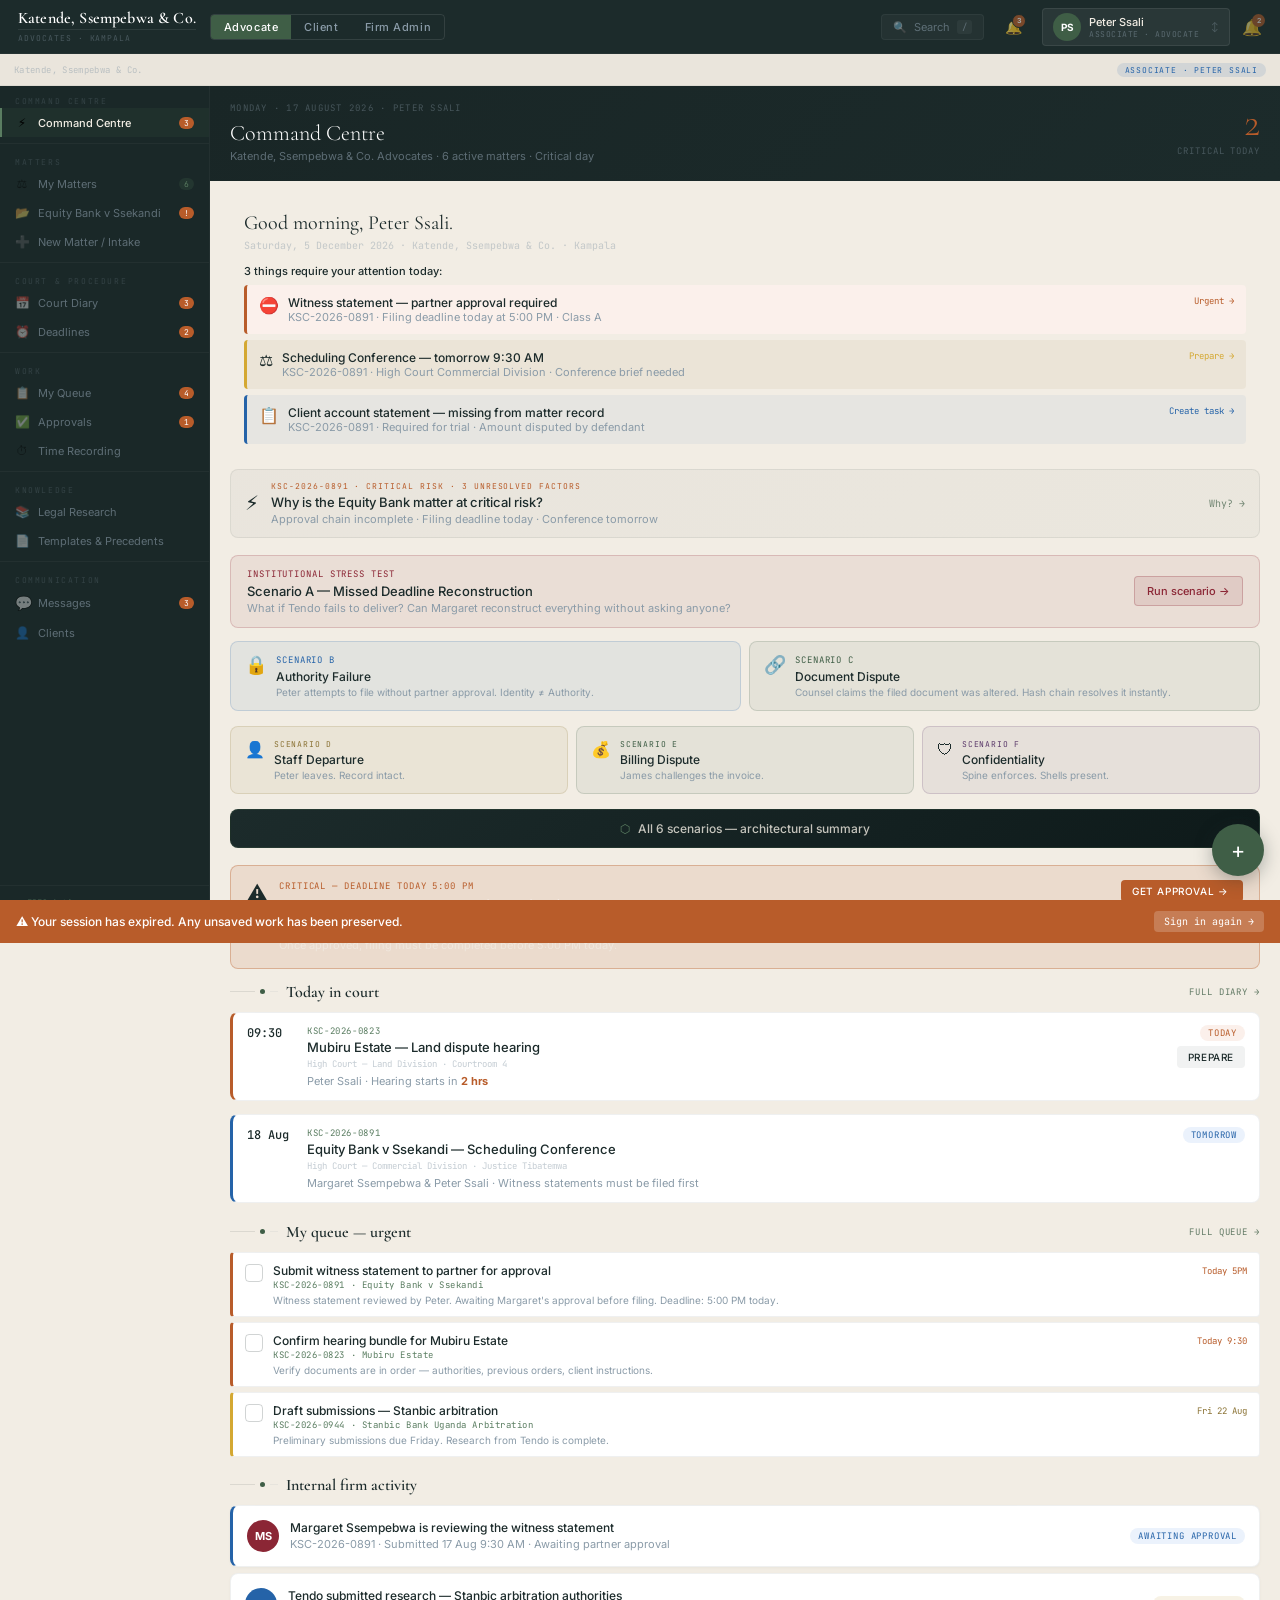
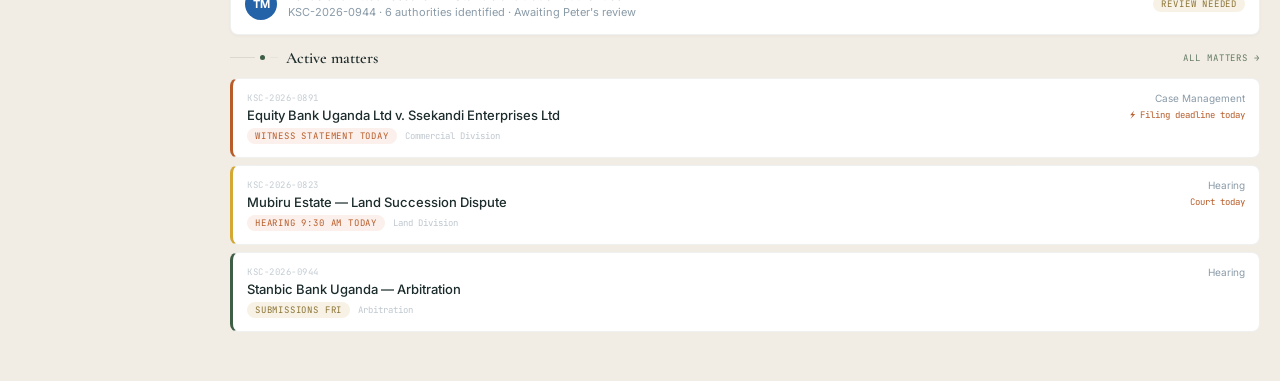
==== public/vlf-fixed.html @ d4573e98 "Add VLF prototype page Co-Authored-By: Claude Opus 5.5 <noreply@anthropic.com>" ====
<!DOCTYPE html>
<html lang="en">
<head>
<meta charset="UTF-8">
<meta name="viewport" content="width=device-width, initial-scale=1.0">
<title>Katende, Ssempebwa & Co. — Virtual Law Firm</title>
<link href="https://fonts.googleapis.com/css2?family=Cormorant+Garamond:ital,wght@0,300;0,400;0,600;1,300;1,400&family=Inter:wght@300;400;500;600&family=JetBrains+Mono:wght@400;500&display=swap" rel="stylesheet">
<style>
:root{
  --ink:#1C2B2B;--ink-s:#1A2828;--ink-m:#2A3E3E;--ink-l:#3A5050;
  --parch:#F2EDE4;--parch-d:#E8E1D6;--parch-m:#EDE8DF;
  --vd:#3F5E46;--vu:#5A7D61;--vp:#EDF1EC;--vl:#C8DCCA;
  --ember:#B85C2A;--ember-p:#FBF0EB;
  --gold:#8B7335;--gold-d:#D4A832;--gold-p:#F7F2E5;
  --sky:#2563A8;--sky-p:#EBF2FC;--sky-d:#1A4A80;
  --slate:#8A9BA8;--white:#FFFFFF;
  --ruby:#8B2635;--ruby-p:#F9ECEE;
  --plum:#5C3A6B;--plum-p:#F2EDF7;
  --serif:'Cormorant Garamond',Georgia,serif;
  --sans:'Inter',system-ui,sans-serif;
  --mono:'JetBrains Mono',monospace;
  --ease:cubic-bezier(.25,.46,.45,.94);
  --r:8px;--r-sm:4px;--r-lg:14px;--r-xl:20px;
}
*,*::before,*::after{box-sizing:border-box;margin:0;padding:0;}
html{font-size:14px;scroll-behavior:smooth;}
body{font-family:var(--sans);background:var(--parch);color:var(--ink);-webkit-font-smoothing:antialiased;min-height:100vh;overflow-x:hidden;}
button{cursor:pointer;font-family:var(--sans);border:none;background:none;}
input,select,textarea{font-family:var(--sans);}
@keyframes fadeUp{from{opacity:0;transform:translateY(6px);}to{opacity:1;transform:translateY(0);}}
@keyframes glow{0%,100%{box-shadow:0 0 0 0 rgba(90,125,97,.4);}50%{box-shadow:0 0 0 5px rgba(90,125,97,0);}}
@keyframes urgPulse{0%,100%{box-shadow:0 0 0 0 rgba(184,92,42,.5);}50%{box-shadow:0 0 0 6px rgba(184,92,42,0);}}
@keyframes spin{to{transform:rotate(360deg);}}
@keyframes chainIn{from{opacity:0;transform:translateX(-6px);}to{opacity:1;transform:translateX(0);}}

/* ── BUTTONS ── */
.btn{font-family:var(--sans);font-size:11px;font-weight:500;letter-spacing:.06em;text-transform:uppercase;padding:8px 16px;border-radius:var(--r-sm);cursor:pointer;transition:transform .12s,box-shadow .12s;display:inline-flex;align-items:center;gap:6px;border:none;white-space:nowrap;}
.btn:hover{transform:translateY(-1px);box-shadow:0 4px 12px rgba(28,43,43,.15);}
.btn:active{transform:translateY(0);}
.btn-ink{background:var(--ink);color:var(--parch);}
.btn-v{background:var(--vd);color:var(--white);}
.btn-sky{background:var(--sky);color:var(--white);}
.btn-out{background:transparent;color:var(--slate);border:1px solid rgba(28,43,43,.15);}
.btn-out:hover{color:var(--ink);}
.btn-ember{background:var(--ember);color:var(--white);}
.btn-gold{background:var(--gold);color:var(--white);}
.btn-ruby{background:var(--ruby);color:var(--white);}
.btn-ghost{background:rgba(28,43,43,.06);color:var(--ink);}
.btn-sm{font-size:10px;padding:5px 11px;}
.btn-xs{font-size:9px;padding:4px 9px;letter-spacing:.04em;}
.btn-full{width:100%;justify-content:center;}

/* ── PILLS ── */
.pill{font-family:var(--mono);font-size:9px;letter-spacing:.09em;text-transform:uppercase;padding:2px 8px;border-radius:10px;display:inline-flex;align-items:center;gap:4px;white-space:nowrap;}
.pill.urgent{background:var(--ember-p);color:var(--ember);}
.pill.warn{background:var(--gold-p);color:var(--gold);}
.pill.ok{background:var(--vp);color:var(--vd);}
.pill.info{background:rgba(138,155,168,.15);color:var(--slate);}
.pill.sky{background:var(--sky-p);color:var(--sky);}
.pill.ruby{background:var(--ruby-p);color:var(--ruby);}
.pill.plum{background:var(--plum-p);color:var(--plum);}
.pill.ink{background:rgba(28,43,43,.1);color:var(--ink);}

/* ── SHARED ── */
.cd{width:7px;height:7px;border-radius:50%;flex-shrink:0;display:inline-block;}
.cd.ok{background:var(--vu);}.cd.warn{background:var(--gold-d);}.cd.urg{background:var(--ember);}
.cd.pulse{animation:urgPulse 2s ease-in-out infinite;}
.card{background:var(--white);border-radius:var(--r);border:1px solid rgba(28,43,43,.07);padding:14px;box-shadow:0 1px 3px rgba(28,43,43,.04);}
.r-rule{display:flex;align-items:center;width:48px;}
.r-rule .a{height:1px;background:var(--ink);opacity:.1;flex:3;}
.r-rule .b{width:5px;height:5px;border-radius:50%;background:var(--vd);flex-shrink:0;margin:0 5px;}
.r-rule .c{height:1px;background:var(--slate);opacity:.1;flex:1;}
.sh{display:flex;align-items:center;justify-content:space-between;margin-bottom:10px;}
.st{display:flex;align-items:center;gap:8px;}
.stitle{font-family:var(--serif);font-size:16px;font-weight:600;color:var(--ink);}
.smore{font-family:var(--mono);font-size:9px;letter-spacing:.1em;text-transform:uppercase;color:var(--vd);cursor:pointer;opacity:.8;border:none;background:none;}
.smore:hover{opacity:1;}
.fi{display:flex;flex-direction:column;gap:4px;margin-bottom:10px;}
.fi label{font-family:var(--mono);font-size:9px;letter-spacing:.13em;text-transform:uppercase;color:var(--slate);}
.fi input,.fi select,.fi textarea{font-size:13px;color:var(--ink);background:var(--parch);border:1px solid rgba(28,43,43,.14);border-radius:var(--r-sm);padding:9px 11px;outline:none;transition:border-color .2s;font-family:var(--sans);width:100%;}
.fi input:focus,.fi select:focus,.fi textarea:focus{border-color:var(--vd);}
.fi select{appearance:none;background-image:url("data:image/svg+xml,%3Csvg xmlns='http://www.w3.org/2000/svg' width='12' height='12' viewBox='0 0 24 24' fill='none' stroke='%238A9BA8' stroke-width='2'%3E%3Cpath d='m6 9 6 6 6-6'/%3E%3C/svg%3E");background-repeat:no-repeat;background-position:right 10px center;padding-right:28px;}
.fi-2{display:grid;grid-template-columns:1fr 1fr;gap:9px;}
.iris-dot{width:7px;height:7px;border-radius:50%;background:var(--vd);animation:glow 2s ease-in-out infinite;flex-shrink:0;}
.section-label{font-family:var(--mono);font-size:9px;letter-spacing:.18em;text-transform:uppercase;color:var(--slate);opacity:.45;margin-bottom:6px;}

/* ── TOAST ── */
.toast{position:fixed;bottom:18px;right:18px;z-index:999;background:var(--ink);border-radius:var(--r);padding:11px 15px;max-width:300px;box-shadow:0 8px 28px rgba(28,43,43,.28);display:flex;gap:9px;align-items:flex-start;transform:translateY(60px);opacity:0;transition:all .3s var(--ease);pointer-events:none;}
.toast.on{transform:translateY(0);opacity:1;}
.t-dot{width:6px;height:6px;border-radius:50%;flex-shrink:0;margin-top:3px;}
.t-dot.g{background:var(--vu);}.t-dot.r{background:var(--ember);}.t-dot.y{background:var(--gold-d);}.t-dot.b{background:var(--sky);}
.t-title{font-size:11px;font-weight:500;color:var(--white);}
.t-sub{font-size:10px;color:var(--slate);margin-top:2px;line-height:1.4;}

/* ── DRAWER ── */
.d-ov{position:fixed;inset:0;z-index:400;background:rgba(28,43,43,.45);opacity:0;visibility:hidden;transition:opacity .3s,visibility .3s;backdrop-filter:blur(2px);}
.d-ov.on{opacity:1;visibility:visible;}
.drawer{position:fixed;right:0;top:0;bottom:0;z-index:401;width:min(560px,100vw);background:var(--white);transform:translateX(100%);transition:transform .38s var(--ease);overflow-y:auto;display:flex;flex-direction:column;}
.drawer.on{transform:translateX(0);}
.dr-hd{background:var(--ink);padding:20px 22px 18px;flex-shrink:0;position:relative;}
.dr-close{position:absolute;top:15px;right:15px;cursor:pointer;color:var(--slate);opacity:.5;font-size:18px;border:none;background:none;transition:opacity .15s;}
.dr-close:hover{opacity:1;}
.dr-kicker{font-family:var(--mono);font-size:9px;letter-spacing:.14em;text-transform:uppercase;padding:2px 8px;border-radius:10px;background:rgba(90,125,97,.2);color:var(--vu);margin-bottom:8px;display:inline-block;}
.dr-title{font-family:var(--serif);font-size:22px;font-weight:400;color:var(--white);margin-bottom:3px;line-height:1.2;}
.dr-sub{font-size:11px;color:var(--slate);line-height:1.5;}
.dr-body{padding:16px 18px;flex:1;display:flex;flex-direction:column;gap:11px;}
.dr-tabs{display:flex;border-bottom:1px solid rgba(28,43,43,.08);margin-bottom:0;}
.dr-tab{font-size:11px;font-weight:500;padding:8px 12px;cursor:pointer;color:var(--slate);border-bottom:2px solid transparent;transition:all .15s;margin-bottom:-1px;border-top:none;border-left:none;border-right:none;background:none;white-space:nowrap;}
.dr-tab.on{color:var(--vd);border-bottom-color:var(--vd);}
.dr-panel{display:none;padding-top:11px;flex-direction:column;gap:10px;}
.dr-panel.on{display:flex;animation:fadeUp .2s ease;}

/* ── MODAL ── */
.m-ov{position:fixed;inset:0;z-index:450;background:rgba(28,43,43,.5);display:flex;align-items:center;justify-content:center;padding:16px;opacity:0;visibility:hidden;transition:opacity .25s,visibility .25s;backdrop-filter:blur(2px);}
.m-ov.on{opacity:1;visibility:visible;}
.modal{background:var(--white);border-radius:var(--r-lg);max-width:520px;width:100%;box-shadow:0 16px 48px rgba(28,43,43,.2);animation:fadeUp .25s ease;overflow:hidden;max-height:90vh;overflow-y:auto;}
.m-head{background:var(--ink);padding:18px 22px;}
.m-title{font-family:var(--serif);font-size:20px;font-weight:400;color:var(--white);margin-bottom:2px;}
.m-sub{font-size:11px;color:var(--slate);line-height:1.5;}
.m-body{padding:18px 22px;}
.m-acts{display:flex;gap:7px;margin-top:14px;}
.m-info{background:var(--vp);border-radius:var(--r-sm);padding:10px 12px;font-size:11px;color:var(--vd);line-height:1.55;margin-bottom:6px;}
.m-warn{background:var(--ember-p);border-radius:var(--r-sm);padding:10px 12px;font-size:11px;color:var(--ember);line-height:1.55;margin-bottom:6px;}

/* ── APP SHELL ── */
.app{display:none;flex-direction:column;min-height:100vh;}
.app.on{display:flex;}

/* ── TOPBAR ── */
.topbar{background:var(--ink);height:54px;display:flex;align-items:center;justify-content:space-between;padding:0 18px;position:sticky;top:0;z-index:300;border-bottom:1px solid rgba(255,255,255,.04);flex-shrink:0;}
.tb-l{display:flex;align-items:center;gap:14px;}
.tb-r{display:flex;align-items:center;gap:12px;}
.firm-logo{cursor:pointer;}
.firm-name{font-family:var(--serif);font-size:16px;font-weight:600;color:var(--white);line-height:1;letter-spacing:.01em;}
.firm-sub{font-family:var(--mono);font-size:8px;color:var(--slate);opacity:.4;letter-spacing:.12em;text-transform:uppercase;margin-top:2px;}
.firm-rule{height:1px;background:rgba(255,255,255,.08);margin:3px 0;}
.shell-bar{display:flex;border:1px solid rgba(255,255,255,.1);border-radius:var(--r-sm);overflow:hidden;}
.sb-btn{padding:5px 13px;font-size:11px;font-weight:500;letter-spacing:.05em;cursor:pointer;transition:background .2s;color:var(--slate);border:none;background:transparent;}
.sb-btn.on{background:var(--vd);color:var(--white);}
.persona-bar{display:flex;align-items:center;gap:8px;background:rgba(255,255,255,.06);border:1px solid rgba(255,255,255,.08);border-radius:var(--r-sm);padding:4px 10px;cursor:pointer;}
.persona-label{font-size:11px;color:var(--parch);font-weight:500;}
.persona-role{font-family:var(--mono);font-size:8px;color:var(--slate);opacity:.5;letter-spacing:.06em;text-transform:uppercase;}
.av{width:28px;height:28px;border-radius:50%;display:flex;align-items:center;justify-content:center;font-size:10px;font-weight:700;color:var(--white);flex-shrink:0;}
.av.partner{background:var(--ruby);}
.av.assoc{background:var(--vd);}
.av.junior{background:var(--sky);}
.av.admin{background:#4A5568;}
.av.client{background:var(--gold);}
.tb-bell{position:relative;cursor:pointer;font-size:16px;color:var(--slate);opacity:.5;transition:opacity .15s;border:none;background:none;}
.tb-bell:hover{opacity:1;}
.tb-bell-dot{position:absolute;top:-3px;right:-3px;width:13px;height:13px;border-radius:50%;background:var(--ember);font-size:7px;font-weight:700;color:var(--white);display:flex;align-items:center;justify-content:center;}

/* ── MATTER HEADER (critical — shown when inside a matter) ── */
.matter-header{background:linear-gradient(135deg,#192626 0%,#1C2B2B 60%,#1F3030 100%);border-bottom:1px solid rgba(255,255,255,.06);padding:14px 20px;flex-shrink:0;}
.matter-header-i{max-width:1100px;margin:0 auto;}
.mh-kicker{font-family:var(--mono);font-size:9px;letter-spacing:.14em;text-transform:uppercase;color:var(--slate);opacity:.5;margin-bottom:5px;}
.mh-title{font-family:var(--serif);font-size:20px;font-weight:600;color:var(--white);line-height:1.2;margin-bottom:4px;}
.mh-meta{display:flex;align-items:center;gap:12px;flex-wrap:wrap;}
.mh-meta-item{font-family:var(--mono);font-size:9px;color:var(--slate);opacity:.5;letter-spacing:.06em;display:flex;align-items:center;gap:5px;}
.mh-meta-item .sep{opacity:.2;}
.mh-alert{display:flex;align-items:center;gap:8px;background:rgba(184,92,42,.2);border:1px solid rgba(184,92,42,.3);border-radius:var(--r-sm);padding:7px 12px;margin-top:10px;}
.mh-alert-text{font-size:11px;color:rgba(255,180,140,.9);font-weight:500;}
.mh-tabs{display:flex;gap:0;margin-top:12px;border-bottom:1px solid rgba(255,255,255,.06);}
.mh-tab{font-size:11px;font-weight:500;padding:7px 14px;cursor:pointer;color:var(--slate);opacity:.55;border-bottom:2px solid transparent;transition:all .18s;margin-bottom:-1px;border-top:none;border-left:none;border-right:none;background:none;white-space:nowrap;letter-spacing:.03em;}
.mh-tab.on{color:var(--white);opacity:1;border-bottom-color:var(--vu);}
.mh-tab:hover{opacity:.8;color:var(--parch);}

/* ── SIDEBAR ── */
.shell{display:grid;grid-template-columns:210px 1fr;flex:1;min-height:0;}
@media(max-width:720px){.shell{grid-template-columns:1fr;}}
.sb{background:var(--ink-s);border-right:1px solid rgba(255,255,255,.04);display:flex;flex-direction:column;position:sticky;top:54px;height:calc(100vh - 54px);overflow-y:auto;scrollbar-width:none;}
.sb::-webkit-scrollbar{display:none;}
@media(max-width:720px){.sb{display:none;}}
.sb-g{padding:10px 0 3px;}
.sb-gl{font-family:var(--mono);font-size:8px;letter-spacing:.2em;text-transform:uppercase;color:var(--slate);opacity:.22;padding:0 15px;margin-bottom:2px;}
.sb-i{display:flex;align-items:center;gap:9px;padding:7px 15px;cursor:pointer;transition:background .12s;position:relative;border:none;background:transparent;width:100%;text-align:left;}
.sb-i:hover{background:rgba(255,255,255,.04);}
.sb-i.on{background:rgba(63,94,70,.15);}
.sb-i.on::before{content:'';position:absolute;left:0;top:0;bottom:0;width:2px;background:var(--vu);}
.sb-ic{font-size:12px;opacity:.4;width:14px;text-align:center;flex-shrink:0;transition:opacity .12s;}
.sb-i.on .sb-ic,.sb-i:hover .sb-ic{opacity:1;}
.sb-l{font-size:11px;color:var(--slate);opacity:.6;flex:1;transition:color .12s,opacity .12s;}
.sb-i.on .sb-l{color:var(--parch);opacity:1;font-weight:500;}
.sb-i:hover .sb-l{color:rgba(242,237,228,.75);opacity:1;}
.sb-b{margin-left:auto;font-family:var(--mono);font-size:8px;padding:1px 5px;border-radius:8px;flex-shrink:0;}
.sb-b.a{background:var(--ember);color:var(--white);}
.sb-b.g{background:rgba(63,94,70,.25);color:var(--vu);}
.sb-b.y{background:rgba(139,115,53,.25);color:var(--gold);}
.sb-b.n{background:rgba(138,155,168,.18);color:var(--slate);}
.sb-div{height:1px;background:rgba(255,255,255,.04);margin:3px 0;}
.sb-foot{margin-top:auto;padding:11px 15px;border-top:1px solid rgba(255,255,255,.04);}
.sb-fv{font-family:var(--mono);font-size:9px;color:var(--vu);opacity:.65;display:flex;align-items:center;gap:5px;margin-bottom:2px;}
.sb-fl{font-family:var(--mono);font-size:8px;color:var(--slate);opacity:.22;letter-spacing:.09em;text-transform:uppercase;}

/* ── MAIN ── */
.main{overflow-y:auto;background:var(--parch);}
.pg{display:none;}
.pg.on{display:block;animation:fadeUp .2s ease;}
.pgbody{padding:16px 20px;max-width:1100px;margin:0 auto;display:flex;flex-direction:column;gap:13px;}
.hero{background:var(--ink);padding:16px 20px;flex-shrink:0;}
.hero-i{max-width:1100px;margin:0 auto;}
.hero-row{display:flex;align-items:flex-start;justify-content:space-between;gap:12px;flex-wrap:wrap;}
.hg{font-family:var(--serif);font-size:20px;font-weight:300;color:var(--white);margin-bottom:2px;line-height:1.2;}
.hg .hi{color:var(--vu);}
.hs{font-size:11px;color:var(--slate);opacity:.6;line-height:1.5;}
.hero-acts{display:flex;gap:7px;flex-wrap:wrap;flex-shrink:0;}

/* ── STAT BLOCKS ── */
.stat-grid{display:grid;grid-template-columns:repeat(4,1fr);gap:8px;}
@media(max-width:600px){.stat-grid{grid-template-columns:1fr 1fr;}}
.stat-block{background:rgba(255,255,255,.05);border-radius:var(--r);padding:12px 13px;}
.stat-n{font-family:var(--serif);font-size:28px;font-weight:300;color:var(--white);line-height:1;}
.stat-n.urg{color:var(--ember);}
.stat-n.ok{color:var(--vu);}
.stat-n.warn{color:var(--gold-d);}
.stat-l{font-family:var(--mono);font-size:8px;color:var(--slate);opacity:.38;letter-spacing:.09em;text-transform:uppercase;margin-top:4px;}

/* ── MATTER LIST ── */
.matter-list{display:flex;flex-direction:column;gap:7px;}
.matter-row{background:var(--white);border-radius:var(--r);border:1px solid rgba(28,43,43,.07);padding:13px 14px;cursor:pointer;transition:all .2s;display:flex;gap:13px;align-items:flex-start;}
.matter-row:hover{box-shadow:0 4px 16px rgba(28,43,43,.09);border-color:rgba(63,94,70,.2);transform:translateY(-1px);}
.matter-row.urgent{border-left:3px solid var(--ember);}
.matter-row.active{border-left:3px solid var(--vd);}
.matter-row.warn{border-left:3px solid var(--gold-d);}
.mr-id{font-family:var(--mono);font-size:9px;color:var(--slate);opacity:.5;letter-spacing:.06em;margin-bottom:3px;}
.mr-title{font-size:13px;font-weight:500;color:var(--ink);line-height:1.3;margin-bottom:4px;}
.mr-meta{display:flex;gap:8px;align-items:center;flex-wrap:wrap;}
.mr-court{font-family:var(--mono);font-size:9px;color:var(--slate);opacity:.55;}
.mr-right{flex-shrink:0;text-align:right;}
.mr-stage{font-size:10px;color:var(--slate);margin-bottom:5px;}
.mr-next{font-family:var(--mono);font-size:9px;color:var(--ember);}

/* ── MATTER WORKSPACE TABS ── */
.mw-panel{display:none;}
.mw-panel.on{display:flex;flex-direction:column;gap:13px;animation:fadeUp .2s ease;}

/* ── OVERVIEW PANEL ── */
.ov-grid{display:grid;grid-template-columns:1fr 1fr;gap:10px;}
@media(max-width:580px){.ov-grid{grid-template-columns:1fr;}}
.ov-stat{background:var(--white);border-radius:var(--r);border:1px solid rgba(28,43,43,.07);padding:13px;}
.ov-stat-label{font-family:var(--mono);font-size:9px;letter-spacing:.12em;text-transform:uppercase;color:var(--slate);opacity:.5;margin-bottom:6px;}
.ov-stat-val{font-size:13px;font-weight:500;color:var(--ink);line-height:1.4;}
.ov-stat-sub{font-size:10px;color:var(--slate);margin-top:3px;}
.ov-alert{display:flex;align-items:flex-start;gap:10px;background:var(--ember-p);border-left:3px solid var(--ember);border-radius:var(--r-sm);padding:11px 13px;}
.ov-alert-title{font-size:12px;font-weight:500;color:var(--ember);margin-bottom:2px;}
.ov-alert-body{font-size:11px;color:var(--ember);opacity:.8;line-height:1.5;}

/* ── PROCEDURE PANEL ── */
.proc-step{display:flex;gap:12px;position:relative;padding-bottom:0;}
.proc-step:not(:last-child) .proc-line{position:absolute;left:14px;top:30px;bottom:-14px;width:1px;background:rgba(28,43,43,.09);}
.proc-dot{width:28px;height:28px;border-radius:50%;display:flex;align-items:center;justify-content:center;font-size:11px;flex-shrink:0;z-index:1;border:2px solid rgba(28,43,43,.1);background:var(--parch-m);}
.proc-dot.done{background:var(--vd);border-color:var(--vd);color:var(--white);}
.proc-dot.current{background:var(--white);border-color:var(--ember);box-shadow:0 0 0 3px rgba(184,92,42,.15);animation:urgPulse 2.5s ease-in-out infinite;}
.proc-dot.next{background:var(--white);border-color:rgba(28,43,43,.15);}
.proc-info{flex:1;padding:4px 0 20px;}
.proc-title{font-size:12px;font-weight:500;color:var(--ink);}
.proc-status{font-size:11px;margin-top:2px;}
.proc-status.done{color:var(--vd);}
.proc-status.current{color:var(--ember);font-weight:500;}
.proc-status.next{color:var(--slate);}
.proc-tasks{display:flex;flex-direction:column;gap:5px;margin-top:8px;}
.proc-task{display:flex;align-items:center;gap:8px;padding:7px 10px;background:var(--parch);border-radius:var(--r-sm);font-size:11px;cursor:pointer;transition:background .12s;}
.proc-task:hover{background:var(--parch-d);}
.proc-task.done-t{background:var(--vp);}
.proc-task-cb{width:16px;height:16px;border-radius:3px;border:1.5px solid rgba(28,43,43,.2);display:flex;align-items:center;justify-content:center;font-size:9px;flex-shrink:0;transition:all .15s;}
.proc-task.done-t .proc-task-cb{background:var(--vd);border-color:var(--vd);color:var(--white);}
.proc-task-txt{flex:1;color:var(--ink);}
.proc-task.done-t .proc-task-txt{opacity:.45;text-decoration:line-through;}
.proc-task-who{font-family:var(--mono);font-size:8px;color:var(--slate);opacity:.45;white-space:nowrap;}

/* ── DOCUMENT PANEL ── */
.doc-folder{background:var(--white);border-radius:var(--r);border:1px solid rgba(28,43,43,.07);overflow:hidden;margin-bottom:7px;}
.doc-folder-head{display:flex;align-items:center;gap:9px;padding:10px 13px;cursor:pointer;transition:background .12s;}
.doc-folder-head:hover{background:var(--parch);}
.doc-folder-name{font-size:12px;font-weight:500;color:var(--ink);flex:1;}
.doc-folder-count{font-family:var(--mono);font-size:9px;color:var(--slate);opacity:.45;}
.doc-folder-body{border-top:1px solid rgba(28,43,43,.06);}
.doc-item{display:flex;align-items:center;gap:9px;padding:9px 13px;border-bottom:1px solid rgba(28,43,43,.05);cursor:pointer;transition:background .12s;}
.doc-item:last-child{border-bottom:none;}
.doc-item:hover{background:var(--parch);}
.doc-item-icon{font-size:14px;flex-shrink:0;}
.doc-item-name{font-size:12px;font-weight:500;color:var(--ink);flex:1;}
.doc-item-meta{font-family:var(--mono);font-size:9px;color:var(--slate);opacity:.45;margin-top:1px;}
.doc-item-tags{display:flex;gap:4px;margin-top:4px;flex-wrap:wrap;}
.doc-status{font-family:var(--mono);font-size:9px;padding:2px 7px;border-radius:8px;white-space:nowrap;flex-shrink:0;}
.doc-status.filed{background:var(--vp);color:var(--vd);}
.doc-status.draft{background:var(--gold-p);color:var(--gold);}
.doc-status.review{background:var(--sky-p);color:var(--sky);}
.doc-status.approved{background:var(--vp);color:var(--vd);}

/* ── COURT PANEL ── */
.court-event{display:flex;gap:12px;background:var(--white);border-radius:var(--r);border:1px solid rgba(28,43,43,.07);padding:12px 14px;margin-bottom:7px;cursor:pointer;transition:all .18s;}
.court-event:hover{box-shadow:0 3px 12px rgba(28,43,43,.08);}
.court-event.next-hearing{border-left:3px solid var(--ember);}
.court-event.scheduled{border-left:3px solid var(--sky);}
.ce-time{font-family:var(--mono);font-size:11px;font-weight:500;color:var(--ink);flex-shrink:0;min-width:50px;}
.ce-info{flex:1;}
.ce-title{font-size:12px;font-weight:500;color:var(--ink);margin-bottom:3px;}
.ce-court{font-family:var(--mono);font-size:9px;color:var(--slate);opacity:.5;}
.ce-prep{margin-top:10px;padding-top:10px;border-top:1px solid rgba(28,43,43,.07);}
.ce-prep-title{font-family:var(--mono);font-size:9px;letter-spacing:.1em;text-transform:uppercase;color:var(--slate);opacity:.5;margin-bottom:7px;}
.prep-item{display:flex;align-items:center;gap:8px;font-size:11px;padding:4px 0;}
.prep-item.done{color:var(--vd);}
.prep-item.pending{color:var(--ember);}

/* ── WORK / TASK PANEL ── */
.task-item{background:var(--white);border-radius:var(--r-sm);border:1px solid rgba(28,43,43,.07);padding:10px 12px;display:flex;gap:10px;align-items:flex-start;cursor:pointer;transition:background .12s;margin-bottom:5px;}
.task-item:hover{background:var(--parch);}
.task-item.urgent{border-left:3px solid var(--ember);}
.task-item.pending{border-left:3px solid var(--gold-d);}
.task-item.complete{border-left:3px solid var(--vd);opacity:.6;}
.task-cb{width:18px;height:18px;border-radius:4px;border:1.5px solid rgba(28,43,43,.2);display:flex;align-items:center;justify-content:center;font-size:9px;flex-shrink:0;margin-top:1px;transition:all .15s;}
.task-item.complete .task-cb{background:var(--vd);border-color:var(--vd);color:var(--white);}
.task-info{flex:1;}
.task-title{font-size:12px;font-weight:500;color:var(--ink);}
.task-matter{font-family:var(--mono);font-size:9px;color:var(--vu);letter-spacing:.06em;margin-top:1px;}
.task-meta{font-size:10px;color:var(--slate);margin-top:3px;}
.task-due{font-family:var(--mono);font-size:9px;white-space:nowrap;flex-shrink:0;margin-top:2px;}
.task-due.urg{color:var(--ember);}
.task-due.warn{color:var(--gold);}
.task-due.ok{color:var(--vd);}

/* ── COMMS PANEL ── */
.comms-msg{display:flex;gap:9px;margin-bottom:10px;}
.comms-msg.internal{background:rgba(37,99,168,.05);border-radius:var(--r);padding:10px 12px;border:1px solid rgba(37,99,168,.1);}
.comms-msg.external{background:rgba(28,43,43,.03);border-radius:var(--r);padding:10px 12px;border:1px solid rgba(28,43,43,.07);}
.comms-tag{font-family:var(--mono);font-size:8px;letter-spacing:.1em;text-transform:uppercase;padding:2px 6px;border-radius:8px;margin-bottom:4px;display:inline-block;}
.comms-tag.int{background:var(--sky-p);color:var(--sky);}
.comms-tag.ext{background:rgba(28,43,43,.08);color:var(--slate);}
.comms-from{font-size:11px;font-weight:500;color:var(--ink);margin-bottom:2px;}
.comms-text{font-size:12px;color:var(--ink);line-height:1.55;}
.comms-time{font-family:var(--mono);font-size:9px;color:var(--slate);opacity:.4;margin-top:4px;}

/* ── TIME & BILLING ── */
.time-row{display:flex;align-items:center;justify-content:space-between;padding:8px 0;border-bottom:1px solid rgba(28,43,43,.06);gap:10px;}
.time-row:last-child{border-bottom:none;}
.time-who{font-size:12px;font-weight:500;color:var(--ink);}
.time-desc{font-size:11px;color:var(--slate);margin-top:1px;}
.time-hrs{font-family:var(--mono);font-size:12px;color:var(--ink);font-weight:500;white-space:nowrap;}
.time-amt{font-family:var(--mono);font-size:11px;color:var(--slate);white-space:nowrap;}
.billing-summary{display:grid;grid-template-columns:1fr 1fr;gap:8px;}
.bs-item{background:var(--parch);border-radius:var(--r-sm);padding:10px 12px;}
.bs-label{font-family:var(--mono);font-size:9px;letter-spacing:.1em;text-transform:uppercase;color:var(--slate);opacity:.5;margin-bottom:4px;}
.bs-val{font-family:var(--serif);font-size:20px;font-weight:300;color:var(--ink);}
.bs-val.ok{color:var(--vd);}
.bs-val.urg{color:var(--ember);}

/* ── AUDIT PANEL ── */
.audit-row{display:flex;gap:11px;padding:9px 0;border-bottom:1px solid rgba(28,43,43,.05);}
.audit-row:last-child{border-bottom:none;}
.audit-time{font-family:var(--mono);font-size:9px;color:var(--slate);opacity:.45;width:110px;flex-shrink:0;padding-top:1px;}
.audit-actor{font-size:11px;font-weight:500;color:var(--ink);margin-bottom:2px;}
.audit-action{font-size:11px;color:var(--slate);line-height:1.45;}
.audit-iris{font-family:var(--mono);font-size:9px;color:var(--vd);margin-top:3px;}

/* ── COURT DIARY (full page) ── */
.diary-day{margin-bottom:16px;}
.diary-date{font-family:var(--mono);font-size:9px;letter-spacing:.16em;text-transform:uppercase;color:var(--slate);opacity:.4;margin-bottom:8px;padding-left:2px;}
.diary-event{display:flex;gap:12px;background:var(--white);border-radius:var(--r);border:1px solid rgba(28,43,43,.07);padding:12px 14px;margin-bottom:6px;cursor:pointer;transition:all .18s;}
.diary-event:hover{box-shadow:0 3px 12px rgba(28,43,43,.08);transform:translateX(2px);}
.diary-event.critical{border-left:3px solid var(--ember);}
.diary-event.scheduled{border-left:3px solid var(--sky);}
.diary-event.complete{border-left:3px solid var(--vd);opacity:.65;}
.de-time{font-family:var(--mono);font-size:12px;font-weight:500;color:var(--ink);flex-shrink:0;min-width:48px;}
.de-body{flex:1;}
.de-matter{font-family:var(--mono);font-size:9px;color:var(--vu);letter-spacing:.07em;margin-bottom:2px;}
.de-title{font-size:13px;font-weight:500;color:var(--ink);margin-bottom:3px;}
.de-court{font-family:var(--mono);font-size:9px;color:var(--slate);opacity:.5;}
.de-advocate{font-size:11px;color:var(--slate);margin-top:4px;}
.de-right{flex-shrink:0;display:flex;flex-direction:column;align-items:flex-end;gap:5px;}

/* ── WORK QUEUE (full page) ── */
.wq-section{margin-bottom:14px;}
.wq-section-label{font-family:var(--mono);font-size:9px;letter-spacing:.16em;text-transform:uppercase;color:var(--slate);opacity:.4;margin-bottom:8px;display:flex;align-items:center;gap:8px;}
.wq-section-label::after{content:'';flex:1;height:1px;background:rgba(28,43,43,.07);}
.wq-card{background:var(--white);border-radius:var(--r);border:1px solid rgba(28,43,43,.07);padding:12px 14px;margin-bottom:7px;transition:box-shadow .18s;cursor:pointer;}
.wq-card:hover{box-shadow:0 3px 12px rgba(28,43,43,.08);}
.wq-card.urg{border-left:3px solid var(--ember);}
.wq-card.warn{border-left:3px solid var(--gold-d);}
.wq-card.ok{border-left:3px solid var(--vd);}
.wq-matter{font-family:var(--mono);font-size:9px;color:var(--vu);letter-spacing:.07em;margin-bottom:3px;}
.wq-title{font-size:13px;font-weight:500;color:var(--ink);margin-bottom:4px;}
.wq-meta{font-size:11px;color:var(--slate);line-height:1.45;margin-bottom:8px;}
.wq-footer{display:flex;align-items:center;gap:7px;flex-wrap:wrap;}
.wq-stage{font-family:var(--mono);font-size:9px;color:var(--slate);opacity:.5;}
.wq-dep{font-family:var(--mono);font-size:9px;color:var(--slate);opacity:.45;margin-left:auto;}

/* ── APPROVAL WORKFLOW ── */
.approval-chain{display:flex;flex-direction:column;gap:0;}
.appr-step{display:flex;gap:11px;position:relative;padding-bottom:14px;}
.appr-step:not(:last-child)::before{content:'';position:absolute;left:13px;top:28px;bottom:0;width:1px;background:rgba(28,43,43,.09);}
.appr-dot{width:26px;height:26px;border-radius:50%;display:flex;align-items:center;justify-content:center;font-size:10px;flex-shrink:0;z-index:1;border:2px solid rgba(28,43,43,.1);background:var(--parch-m);font-weight:700;color:var(--ink);}
.appr-dot.done{background:var(--vd);border-color:var(--vd);color:var(--white);}
.appr-dot.current{background:var(--white);border-color:var(--sky);box-shadow:0 0 0 3px rgba(37,99,168,.12);}
.appr-dot.pending{background:var(--white);border-color:rgba(28,43,43,.12);color:var(--slate);}
.appr-info{flex:1;padding-top:2px;}
.appr-name{font-size:12px;font-weight:500;color:var(--ink);}
.appr-action{font-size:11px;color:var(--slate);margin-top:2px;}
.appr-time{font-family:var(--mono);font-size:9px;color:var(--vd);margin-top:3px;}

/* ── CLIENT SHELL ── */
.client-matter{background:var(--white);border-radius:var(--r);border:1px solid rgba(28,43,43,.07);overflow:hidden;margin-bottom:10px;}
.cm-head{background:var(--ink);padding:14px 16px;}
.cm-id{font-family:var(--mono);font-size:9px;color:var(--slate);opacity:.45;letter-spacing:.08em;margin-bottom:4px;}
.cm-title{font-family:var(--serif);font-size:16px;font-weight:400;color:var(--white);margin-bottom:6px;line-height:1.2;}
.cm-status{display:flex;align-items:center;gap:8px;}
.cm-body{padding:13px 16px;}
.cm-row{display:flex;align-items:flex-start;justify-content:space-between;padding:8px 0;border-bottom:1px solid rgba(28,43,43,.06);gap:12px;}
.cm-row:last-child{border-bottom:none;}
.cm-label{font-family:var(--mono);font-size:9px;letter-spacing:.1em;text-transform:uppercase;color:var(--slate);opacity:.5;margin-bottom:3px;}
.cm-val{font-size:12px;font-weight:500;color:var(--ink);}
.cm-activity{display:flex;align-items:flex-start;gap:9px;padding:8px 0;border-bottom:1px solid rgba(28,43,43,.05);}
.cm-activity:last-child{border-bottom:none;}
.cm-act-dot{width:6px;height:6px;border-radius:50%;flex-shrink:0;margin-top:4px;}
.cm-act-text{font-size:12px;color:var(--ink);flex:1;line-height:1.45;}
.cm-act-time{font-family:var(--mono);font-size:9px;color:var(--slate);opacity:.4;white-space:nowrap;}

/* ── ADMIN SHELL ── */
.admin-grid{display:grid;grid-template-columns:repeat(4,1fr);gap:8px;}
@media(max-width:600px){.admin-grid{grid-template-columns:1fr 1fr;}}
.admin-stat{background:rgba(255,255,255,.05);border-radius:var(--r);padding:12px 13px;}
.admin-n{font-family:var(--serif);font-size:26px;font-weight:300;color:var(--white);line-height:1;}
.admin-n.urg{color:var(--ember);}
.admin-n.ok{color:var(--vu);}
.admin-n.warn{color:var(--gold-d);}
.admin-l{font-family:var(--mono);font-size:8px;color:var(--slate);opacity:.38;letter-spacing:.09em;text-transform:uppercase;margin-top:4px;}
.workload-row{display:flex;align-items:center;gap:10px;padding:9px 0;border-bottom:1px solid rgba(28,43,43,.06);}
.workload-row:last-child{border-bottom:none;}
.wl-name{font-size:12px;font-weight:500;color:var(--ink);width:120px;flex-shrink:0;}
.wl-bar{flex:1;height:5px;background:rgba(28,43,43,.08);border-radius:3px;}
.wl-fill{height:5px;border-radius:3px;}
.wl-hrs{font-family:var(--mono);font-size:10px;color:var(--slate);opacity:.6;width:50px;text-align:right;flex-shrink:0;}
.recv-row{display:flex;align-items:center;justify-content:space-between;padding:9px 13px;border-bottom:1px solid rgba(28,43,43,.05);font-size:12px;cursor:pointer;transition:background .12s;}
.recv-row:hover{background:var(--parch);}
.recv-row:last-child{border-bottom:none;}
.recv-matter{font-family:var(--mono);font-size:9px;color:var(--vu);letter-spacing:.07em;margin-bottom:2px;}
.recv-client{font-size:12px;font-weight:500;color:var(--ink);}
.recv-amt{font-family:var(--mono);font-size:12px;font-weight:500;}
.recv-age{font-family:var(--mono);font-size:9px;margin-top:2px;}

/* ── INTAKE MODAL ── */
.intake-progress{height:3px;background:rgba(255,255,255,.08);}
.intake-fill{height:3px;background:var(--vu);transition:width .4s var(--ease);}
.conflict-result{border-radius:var(--r);padding:12px 14px;margin-top:10px;}
.conflict-clear{background:var(--vp);border-left:3px solid var(--vd);}
.conflict-found{background:var(--ember-p);border-left:3px solid var(--ember);}
.matter-id-badge{background:var(--ink);border-radius:var(--r);padding:14px 16px;text-align:center;margin:10px 0;}
.matter-id-val{font-family:var(--mono);font-size:18px;font-weight:500;color:var(--white);letter-spacing:.1em;}
.matter-id-label{font-family:var(--mono);font-size:9px;color:var(--slate);opacity:.45;letter-spacing:.12em;text-transform:uppercase;margin-top:4px;}

/* ── AI PANEL ── */
.ai-panel{background:var(--ink);border-radius:var(--r);overflow:hidden;}
.ai-panel-head{padding:12px 14px;border-bottom:1px solid rgba(255,255,255,.06);display:flex;align-items:center;gap:9px;}
.ai-panel-title{font-family:var(--serif);font-size:14px;font-weight:400;color:var(--white);}
.ai-panel-sub{font-size:10px;color:var(--slate);opacity:.5;}
.ai-suggestions{padding:10px 12px;display:flex;flex-direction:column;gap:5px;}
.ai-sug{display:flex;align-items:flex-start;gap:9px;padding:9px 11px;background:rgba(255,255,255,.04);border-radius:var(--r-sm);cursor:pointer;transition:background .15s;border:none;width:100%;text-align:left;}
.ai-sug:hover{background:rgba(255,255,255,.08);}
.ai-sug-icon{font-size:14px;flex-shrink:0;}
.ai-sug-lbl{font-size:11px;font-weight:500;color:var(--parch);opacity:.85;}
.ai-sug-sub{font-size:10px;color:var(--slate);opacity:.5;margin-top:2px;}
.ai-response{padding:12px 14px;border-top:1px solid rgba(255,255,255,.06);display:none;}
.ai-response.on{display:block;animation:fadeUp .25s ease;}
.ai-resp-text{font-size:12px;color:var(--parch);opacity:.8;line-height:1.65;}
.ai-input-row{padding:10px 12px;border-top:1px solid rgba(255,255,255,.06);display:flex;gap:7px;}
.ai-input{flex:1;font-size:12px;color:var(--ink);background:rgba(255,255,255,.07);border:1px solid rgba(255,255,255,.1);border-radius:var(--r-sm);padding:8px 12px;outline:none;color:var(--parch);}
.ai-input::placeholder{color:var(--slate);opacity:.4;}
.ai-input:focus{border-color:rgba(90,125,97,.5);}

/* ── IRIS TRUST LAYER ── */
.iris-trust{display:flex;align-items:flex-start;gap:9px;background:var(--vp);border-radius:var(--r-sm);border:1px solid rgba(63,94,70,.18);padding:10px 12px;}
.iris-trust-title{font-size:11px;font-weight:500;color:var(--vd);margin-bottom:2px;}
.iris-trust-meta{font-family:var(--mono);font-size:9px;color:var(--slate);line-height:1.55;}

/* ── BOX ── */
.box{border-radius:var(--r-sm);padding:11px 13px;}
.box.plain{background:var(--vp);border-left:3px solid var(--vd);}
.box.danger{background:var(--ember-p);border-left:3px solid var(--ember);}
.box.sky{background:var(--sky-p);border-left:3px solid var(--sky);}
.box.ink{background:rgba(28,43,43,.06);border-left:3px solid rgba(28,43,43,.2);}
.box-lbl{font-family:var(--mono);font-size:9px;letter-spacing:.12em;text-transform:uppercase;margin-bottom:4px;}
.box-lbl.v{color:var(--vd);}.box-lbl.r{color:var(--ember);}.box-lbl.b{color:var(--sky);}.box-lbl.n{color:var(--slate);}
.box-text{font-size:12px;color:var(--ink);line-height:1.65;}

/* ── SETTINGS ROWS ── */
.settings-block{background:var(--white);border-radius:var(--r);border:1px solid rgba(28,43,43,.07);overflow:hidden;}
.settings-row{display:flex;align-items:center;justify-content:space-between;padding:11px 14px;border-bottom:1px solid rgba(28,43,43,.05);gap:12px;}
.settings-row:last-child{border-bottom:none;}
.settings-lbl{font-size:13px;font-weight:500;color:var(--ink);}
.settings-sub{font-size:11px;color:var(--slate);margin-top:2px;}
.toggle{width:36px;height:20px;border-radius:10px;background:rgba(28,43,43,.12);position:relative;cursor:pointer;border:none;flex-shrink:0;transition:background .2s;}
.toggle.on{background:var(--vd);}
.toggle::after{content:'';position:absolute;top:3px;left:3px;width:14px;height:14px;border-radius:50%;background:var(--white);box-shadow:0 1px 3px rgba(0,0,0,.2);transition:transform .2s var(--ease);}
.toggle.on::after{transform:translateX(16px);}

/* ══ SCENARIO A — MISSED DEADLINE WALKTHROUGH ══ */
.scenario-banner{position:fixed;top:54px;left:0;right:0;z-index:250;background:rgba(184,92,42,.97);backdrop-filter:blur(4px);padding:10px 18px;display:flex;align-items:center;justify-content:space-between;gap:12px;border-bottom:1px solid rgba(255,255,255,.1);transform:translateY(-100%);transition:transform .4s cubic-bezier(.25,.46,.45,.94);}
.scenario-banner.on{transform:translateY(0);}
.scenario-banner-text{font-size:12px;color:var(--white);font-weight:500;}
.scenario-banner-sub{font-size:10px;color:rgba(255,255,255,.65);margin-top:2px;}
.scenario-banner-acts{display:flex;gap:7px;flex-shrink:0;}

.sa-modal{position:fixed;inset:0;z-index:600;background:rgba(28,43,43,.55);display:flex;align-items:center;justify-content:center;padding:16px;opacity:0;visibility:hidden;transition:opacity .3s,visibility .3s;backdrop-filter:blur(3px);}
.sa-modal.on{opacity:1;visibility:visible;}
.sa-wrap{background:var(--white);border-radius:var(--r-xl);max-width:680px;width:100%;max-height:90vh;overflow-y:auto;box-shadow:0 20px 60px rgba(28,43,43,.25);animation:fadeUp .3s ease;}

.sa-head{background:linear-gradient(135deg,var(--ruby) 0%,#6B1A28 100%);padding:20px 24px;}
.sa-eyebrow{font-family:var(--mono);font-size:9px;letter-spacing:.16em;text-transform:uppercase;color:rgba(255,255,255,.5);margin-bottom:6px;}
.sa-title{font-family:var(--serif);font-size:22px;font-weight:400;color:var(--white);margin-bottom:4px;line-height:1.2;}
.sa-sub{font-size:11px;color:rgba(255,255,255,.6);line-height:1.5;}

.sa-body{padding:20px 24px;}
.sa-step{display:none;}
.sa-step.on{display:block;animation:fadeUp .25s ease;}
.sa-step-label{font-family:var(--mono);font-size:9px;letter-spacing:.16em;text-transform:uppercase;color:var(--slate);opacity:.45;margin-bottom:14px;display:flex;align-items:center;gap:8px;}
.sa-step-label::after{content:'';flex:1;height:1px;background:rgba(28,43,43,.08);}

/* Reconstruction timeline — the core of Scenario A */
.recon-timeline{display:flex;flex-direction:column;gap:0;}
.recon-event{display:flex;gap:12px;position:relative;padding-bottom:14px;cursor:pointer;}
.recon-event:not(:last-child)::before{content:'';position:absolute;left:14px;top:30px;bottom:0;width:1px;background:rgba(28,43,43,.09);}
.recon-dot{width:28px;height:28px;border-radius:50%;display:flex;align-items:center;justify-content:center;font-size:11px;flex-shrink:0;z-index:1;border:2px solid rgba(28,43,43,.1);background:var(--parch-m);transition:all .3s;}
.recon-dot.ok{background:var(--vd);border-color:var(--vd);color:var(--white);}
.recon-dot.miss{background:var(--ember);border-color:var(--ember);color:var(--white);}
.recon-dot.warn{background:var(--gold-d);border-color:var(--gold-d);color:var(--white);}
.recon-dot.silent{background:rgba(28,43,43,.08);border-color:rgba(28,43,43,.15);color:var(--slate);}
.recon-dot.pending{background:var(--white);border-color:rgba(138,155,168,.3);color:var(--slate);}
.recon-info{flex:1;padding-top:3px;}
.recon-timestamp{font-family:var(--mono);font-size:9px;color:var(--slate);opacity:.5;margin-bottom:2px;letter-spacing:.04em;}
.recon-actor{font-size:12px;font-weight:500;color:var(--ink);margin-bottom:2px;}
.recon-action{font-size:12px;color:var(--slate);line-height:1.5;}
.recon-iris{font-family:var(--mono);font-size:9px;color:var(--vd);margin-top:3px;opacity:.8;}
.recon-iris.miss{color:var(--ember);}
.recon-expand{display:none;margin-top:8px;padding:10px 12px;background:var(--parch);border-radius:var(--r-sm);font-size:11px;color:var(--slate);line-height:1.6;}
.recon-event.open .recon-expand{display:block;animation:fadeUp .2s ease;}

/* The gap — where Tendo was silent */
.recon-gap{background:var(--ember-p);border:1.5px dashed rgba(184,92,42,.4);border-radius:var(--r);padding:13px 15px;margin:10px 0;display:flex;gap:11px;align-items:flex-start;}
.recon-gap-icon{font-size:20px;flex-shrink:0;}
.recon-gap-title{font-size:13px;font-weight:500;color:var(--ember);margin-bottom:3px;}
.recon-gap-text{font-size:11px;color:var(--ember);opacity:.8;line-height:1.55;}
.recon-gap-iris{font-family:var(--mono);font-size:9px;color:var(--ember);margin-top:5px;opacity:.7;}

/* Verdict box */
.verdict{background:var(--ink);border-radius:var(--r);padding:16px 18px;margin-top:14px;}
.verdict-label{font-family:var(--mono);font-size:9px;letter-spacing:.16em;text-transform:uppercase;color:var(--slate);opacity:.38;margin-bottom:8px;}
.verdict-title{font-family:var(--serif);font-size:18px;font-weight:400;color:var(--white);margin-bottom:8px;line-height:1.25;}
.verdict-point{display:flex;align-items:flex-start;gap:8px;margin-bottom:6px;font-size:12px;color:rgba(242,237,228,.75);line-height:1.5;}
.verdict-dot{width:5px;height:5px;border-radius:50%;flex-shrink:0;margin-top:5px;}
.verdict-dot.ok{background:var(--vu);}
.verdict-dot.urg{background:var(--ember);}
.verdict-dot.warn{background:var(--gold-d);}
.verdict-consequence{background:rgba(184,92,42,.15);border-left:3px solid var(--ember);border-radius:var(--r-sm);padding:10px 13px;margin-top:10px;font-size:12px;color:rgba(242,237,228,.8);line-height:1.55;}
.verdict-action{margin-top:12px;display:flex;gap:7px;flex-wrap:wrap;}

/* Step nav */
.sa-nav{display:flex;align-items:center;justify-content:space-between;margin-top:18px;padding-top:14px;border-top:1px solid rgba(28,43,43,.08);}
.sa-prog{display:flex;gap:4px;}
.sa-prog-dot{width:7px;height:7px;border-radius:50%;background:rgba(28,43,43,.1);transition:background .2s;}
.sa-prog-dot.on{background:var(--ruby);}
.sa-prog-dot.done{background:var(--vd);}

/* Scenario A entry points */
.sa-trigger{display:inline-flex;align-items:center;gap:6px;background:rgba(139,38,53,.1);border:1px solid rgba(139,38,53,.25);border-radius:var(--r-sm);padding:7px 12px;cursor:pointer;font-size:11px;font-weight:500;color:var(--ruby);transition:all .15s;}
.sa-trigger:hover{background:rgba(139,38,53,.18);}

/* Highlight overlay for existing audit rows */
.audit-row.highlight{background:rgba(184,92,42,.06);border-radius:var(--r-sm);padding:6px;margin:-6px;}
.audit-row.gap-highlight{background:var(--ember-p);border-left:3px solid var(--ember);border-radius:var(--r-sm);padding:8px 10px;margin:5px 0;}


/* ══ SCENARIOS B & C ══ */

/* Authority block animation */
@keyframes authDeny{0%{transform:scale(1);}15%{transform:scale(1.04);}30%{transform:scale(.98);}45%{transform:scale(1.02);}60%{transform:scale(.99);}100%{transform:scale(1);}}
@keyframes hashReveal{from{letter-spacing:.3em;opacity:0;}to{letter-spacing:.06em;opacity:1;}}
@keyframes scanLine{0%{top:0;}100%{top:100%;}}

.sb-wrap{background:var(--white);border-radius:var(--r-xl);max-width:700px;width:100%;max-height:92vh;overflow-y:auto;box-shadow:0 20px 60px rgba(28,43,43,.25);animation:fadeUp .3s ease;}

/* Scenario B — Authority model */
.sb-head{background:linear-gradient(135deg,#1A3A5C 0%,#0F2540 100%);padding:20px 24px;}
.sb-eyebrow{font-family:var(--mono);font-size:9px;letter-spacing:.16em;text-transform:uppercase;color:rgba(255,255,255,.45);margin-bottom:6px;}
.sb-title{font-family:var(--serif);font-size:22px;font-weight:400;color:var(--white);margin-bottom:4px;line-height:1.2;}
.sb-sub{font-size:11px;color:rgba(255,255,255,.55);line-height:1.5;}

/* Authority model visualisation */
.auth-model{background:var(--ink);border-radius:var(--r);padding:16px 18px;margin-bottom:12px;}
.auth-row{display:flex;align-items:center;gap:10px;padding:8px 0;border-bottom:1px solid rgba(255,255,255,.05);}
.auth-row:last-child{border-bottom:none;}
.auth-who{font-size:12px;font-weight:500;color:var(--parch);width:140px;flex-shrink:0;}
.auth-scope{font-size:11px;color:var(--slate);opacity:.7;flex:1;line-height:1.4;}
.auth-tag{font-family:var(--mono);font-size:9px;padding:2px 7px;border-radius:8px;white-space:nowrap;flex-shrink:0;}
.auth-tag.ok{background:rgba(63,94,70,.25);color:var(--vu);}
.auth-tag.deny{background:rgba(184,92,42,.2);color:rgba(255,140,100,.9);}
.auth-tag.cond{background:rgba(139,115,53,.2);color:rgba(220,180,60,.9);}

/* The deny screen */
.deny-screen{background:var(--ink);border-radius:var(--r);padding:0;overflow:hidden;margin-bottom:12px;}
.deny-top{background:rgba(184,92,42,.15);border:1.5px solid rgba(184,92,42,.3);border-radius:var(--r);padding:16px 18px;margin-bottom:0;}
.deny-icon{font-size:32px;margin-bottom:8px;}
.deny-title{font-family:var(--serif);font-size:18px;font-weight:600;color:var(--ember);margin-bottom:6px;}
.deny-body{font-size:12px;color:var(--ink);line-height:1.65;}
.deny-detail{display:flex;flex-direction:column;gap:5px;margin-top:10px;}
.deny-row{display:flex;justify-content:space-between;font-size:11px;padding:5px 0;border-bottom:1px solid rgba(28,43,43,.08);}
.deny-row:last-child{border-bottom:none;}
.deny-label{color:var(--slate);}
.deny-val{font-weight:500;color:var(--ink);}
.deny-val.fail{color:var(--ember);}

/* Scenario C — Hash chain */
.sc-head{background:linear-gradient(135deg,#1A2B1C 0%,#0F1F10 100%);padding:20px 24px;}

.hash-chain{display:flex;flex-direction:column;gap:0;}
.hash-event{display:flex;gap:12px;position:relative;padding-bottom:14px;cursor:pointer;}
.hash-event:not(:last-child)::before{content:'';position:absolute;left:14px;top:30px;bottom:0;width:1px;background:rgba(255,255,255,.06);}
.hash-dot{width:28px;height:28px;border-radius:50%;display:flex;align-items:center;justify-content:center;font-size:11px;flex-shrink:0;z-index:1;border:2px solid rgba(255,255,255,.1);background:rgba(255,255,255,.04);color:var(--slate);transition:all .3s;}
.hash-dot.ok{background:rgba(63,94,70,.3);border-color:var(--vd);color:var(--vu);}
.hash-dot.anchor{background:rgba(37,99,168,.3);border-color:var(--sky);color:rgba(100,180,255,.9);}
.hash-dot.filed{background:rgba(63,94,70,.5);border-color:var(--vu);color:var(--white);}
.hash-info{flex:1;padding-top:3px;}
.hash-timestamp{font-family:var(--mono);font-size:9px;color:rgba(255,255,255,.3);margin-bottom:2px;}
.hash-actor{font-size:12px;font-weight:500;color:var(--parch);opacity:.85;margin-bottom:2px;}
.hash-action{font-size:11px;color:var(--slate);line-height:1.5;}
.hash-val{font-family:var(--mono);font-size:10px;color:var(--vu);margin-top:4px;letter-spacing:.06em;animation:hashReveal .4s ease;}
.hash-expand{display:none;margin-top:8px;padding:10px 12px;background:rgba(255,255,255,.04);border-radius:var(--r-sm);font-size:11px;color:var(--slate);line-height:1.6;}
.hash-event.open .hash-expand{display:block;animation:fadeUp .2s ease;}

/* The comparison — the moment of proof */
.hash-compare{background:rgba(28,43,43,.95);border-radius:var(--r);padding:16px 18px;margin:10px 0;border:1px solid rgba(255,255,255,.06);}
.hc-label{font-family:var(--mono);font-size:9px;letter-spacing:.14em;text-transform:uppercase;color:var(--slate);opacity:.4;margin-bottom:8px;}
.hc-row{display:flex;align-items:flex-start;gap:10px;margin-bottom:8px;}
.hc-who{font-size:10px;color:var(--slate);opacity:.6;width:90px;flex-shrink:0;padding-top:2px;}
.hc-hash{font-family:var(--mono);font-size:11px;flex:1;letter-spacing:.06em;line-height:1.6;word-break:break-all;}
.hc-hash.match{color:var(--vu);}
.hc-hash.nomatch{color:var(--ember);}
.hc-result{display:flex;align-items:center;gap:9px;padding:11px 14px;border-radius:var(--r-sm);margin-top:10px;}
.hc-result.match{background:rgba(63,94,70,.2);border:1px solid rgba(63,94,70,.3);}
.hc-result.nomatch{background:rgba(184,92,42,.15);border:1px solid rgba(184,92,42,.3);}
.hc-result-text{font-size:12px;font-weight:500;}
.hc-result.match .hc-result-text{color:var(--vu);}
.hc-result.nomatch .hc-result-text{color:var(--ember);}

/* Bridge chain block */
.bridge-block{background:var(--ink);border-radius:var(--r);padding:14px 16px;border:1px solid rgba(37,99,168,.2);}
.bb-label{font-family:var(--mono);font-size:9px;letter-spacing:.14em;text-transform:uppercase;color:var(--sky);opacity:.6;margin-bottom:8px;}
.bb-id{font-family:var(--mono);font-size:16px;font-weight:500;color:var(--white);margin-bottom:4px;letter-spacing:.08em;}
.bb-meta{font-family:var(--mono);font-size:10px;color:var(--slate);opacity:.45;line-height:1.6;}
.bb-prev{font-family:var(--mono);font-size:9px;color:var(--sky);opacity:.5;margin-top:5px;}

/* Scenario entry trigger — blue for B, green for C */
.sb-trigger{display:inline-flex;align-items:center;gap:6px;background:rgba(37,99,168,.1);border:1px solid rgba(37,99,168,.25);border-radius:var(--r-sm);padding:7px 12px;cursor:pointer;font-size:11px;font-weight:500;color:var(--sky);transition:all .15s;}
.sb-trigger:hover{background:rgba(37,99,168,.2);}
.sc-trigger{display:inline-flex;align-items:center;gap:6px;background:rgba(63,94,70,.1);border:1px solid rgba(63,94,70,.25);border-radius:var(--r-sm);padding:7px 12px;cursor:pointer;font-size:11px;font-weight:500;color:var(--vd);transition:all .15s;}
.sc-trigger:hover{background:rgba(63,94,70,.2);}


/* ══ SCENARIOS D, E, F ══ */
.sd-head{background:linear-gradient(135deg,#2A1A0E 0%,#1A0E06 100%);padding:20px 24px;}
.se-head{background:linear-gradient(135deg,#1C2B0E 0%,#0E1A06 100%);padding:20px 24px;}
.sf-head{background:linear-gradient(135deg,#1A1A2B 0%,#0E0E1A 100%);padding:20px 24px;}
.sb-wrap{background:var(--white);border-radius:var(--r-xl);max-width:700px;width:100%;max-height:92vh;overflow-y:auto;box-shadow:0 20px 60px rgba(28,43,43,.25);animation:fadeUp .3s ease;}
.transfer-event{display:flex;gap:12px;position:relative;padding-bottom:14px;cursor:pointer;}
.transfer-event:not(:last-child)::before{content:'';position:absolute;left:14px;top:30px;bottom:0;width:1px;background:rgba(28,43,43,.1);}
.transfer-dot{width:28px;height:28px;border-radius:50%;display:flex;align-items:center;justify-content:center;font-size:11px;flex-shrink:0;z-index:1;border:2px solid rgba(28,43,43,.12);background:var(--parch-m);}
.transfer-dot.sealed{background:var(--vd);border-color:var(--vd);color:var(--white);}
.transfer-dot.handover{background:rgba(37,99,168,.15);border-color:var(--sky);color:var(--sky);}
.transfer-dot.new{background:var(--sky);border-color:var(--sky);color:var(--white);}
.transfer-dot.lock{background:rgba(139,38,53,.15);border-color:var(--ruby);color:var(--ruby);}
.transfer-info{flex:1;padding-top:3px;}
.transfer-ts{font-family:var(--mono);font-size:9px;color:var(--slate);opacity:.5;margin-bottom:2px;}
.transfer-actor{font-size:12px;font-weight:500;color:var(--ink);margin-bottom:2px;}
.transfer-action{font-size:12px;color:var(--slate);line-height:1.5;}
.transfer-iris{font-family:var(--mono);font-size:9px;color:var(--vd);margin-top:3px;}
.transfer-expand{display:none;margin-top:8px;padding:10px 12px;background:var(--parch);border-radius:var(--r-sm);font-size:11px;color:var(--slate);line-height:1.6;}
.transfer-event.open .transfer-expand{display:block;animation:fadeUp .2s ease;}
.attr-split{display:grid;grid-template-columns:1fr 1fr;gap:8px;margin:10px 0;}
.attr-panel{border-radius:var(--r);padding:13px 14px;}
.attr-panel.peter{background:rgba(63,94,70,.08);border:1px solid rgba(63,94,70,.2);}
.attr-panel.new-adv{background:rgba(37,99,168,.08);border:1px solid rgba(37,99,168,.2);}
.attr-label{font-family:var(--mono);font-size:9px;letter-spacing:.12em;text-transform:uppercase;margin-bottom:8px;}
.attr-label.peter{color:var(--vd);}.attr-label.new-adv{color:var(--sky);}
.attr-item{display:flex;align-items:flex-start;gap:7px;font-size:11px;color:var(--slate);padding:4px 0;border-bottom:1px solid rgba(28,43,43,.05);line-height:1.4;}
.attr-item:last-child{border-bottom:none;}
.attr-item-dot{width:5px;height:5px;border-radius:50%;flex-shrink:0;margin-top:4px;}
.bill-link{background:var(--white);border-radius:var(--r);border:1px solid rgba(28,43,43,.07);padding:12px 14px;cursor:pointer;transition:all .18s;position:relative;margin-bottom:14px;}
.bill-link::after{content:'↓';position:absolute;left:50%;bottom:-13px;transform:translateX(-50%);font-size:13px;color:var(--slate);opacity:.3;font-family:var(--mono);}
.bill-link:last-child::after{display:none;margin-bottom:0;}
.bill-link:last-child{margin-bottom:0;}
.bill-link-label{font-family:var(--mono);font-size:9px;letter-spacing:.12em;text-transform:uppercase;color:var(--vd);margin-bottom:5px;}
.bill-link-title{font-size:13px;font-weight:500;color:var(--ink);margin-bottom:3px;}
.bill-link-body{font-size:11px;color:var(--slate);line-height:1.5;}
.bill-link-amount{font-family:var(--mono);font-size:12px;font-weight:500;color:var(--ink);margin-top:5px;}
.bill-link.anchor{border-left:3px solid var(--vd);}
.bill-link.time-entry{border-left:3px solid var(--sky);}
.bill-link.activity{border-left:3px solid var(--gold-d);}
.bill-link.document{border-left:3px solid var(--plum);}
.challenge-box{background:var(--ember-p);border:1.5px solid rgba(184,92,42,.3);border-radius:var(--r);padding:13px 15px;margin:10px 0;}
.challenge-label{font-family:var(--mono);font-size:9px;letter-spacing:.1em;text-transform:uppercase;color:var(--ember);margin-bottom:6px;}
.challenge-text{font-size:12px;color:var(--ink);line-height:1.65;}
.response-box{background:var(--vp);border:1px solid rgba(63,94,70,.2);border-radius:var(--r);padding:13px 15px;margin:10px 0;}
.response-label{font-family:var(--mono);font-size:9px;letter-spacing:.1em;text-transform:uppercase;color:var(--vd);margin-bottom:6px;}
.conf-model{display:flex;flex-direction:column;gap:0;border-radius:var(--r);overflow:hidden;border:1px solid rgba(255,255,255,.06);}
.conf-row{display:flex;align-items:stretch;}
.conf-who{width:110px;flex-shrink:0;padding:10px 12px;display:flex;flex-direction:column;justify-content:center;border-right:1px solid rgba(255,255,255,.05);}
.conf-who-name{font-size:11px;font-weight:500;color:var(--parch);opacity:.8;}
.conf-who-role{font-size:9px;color:var(--slate);opacity:.5;margin-top:2px;}
.conf-cells{flex:1;display:grid;grid-template-columns:repeat(5,1fr);}
.conf-cell{padding:8px 4px;border-right:1px solid rgba(255,255,255,.04);border-bottom:1px solid rgba(255,255,255,.04);display:flex;flex-direction:column;align-items:center;justify-content:center;text-align:center;}
.conf-cell:last-child{border-right:none;}
.conf-row:last-child .conf-cell{border-bottom:none;}
.conf-cell-label{font-family:var(--mono);font-size:7px;letter-spacing:.06em;color:var(--slate);opacity:.4;margin-bottom:4px;line-height:1.3;}
.conf-cell-icon{font-size:13px;}
.conf-cell.yes{background:rgba(63,94,70,.12);}
.conf-cell.no{background:rgba(184,92,42,.07);}
.conf-cell.partial{background:rgba(139,115,53,.08);}
.conf-header{background:rgba(255,255,255,.04);}
.conf-header .conf-cell{padding:7px 4px;}
.doc-visibility{border-radius:var(--r);overflow:hidden;border:1px solid rgba(28,43,43,.1);margin:8px 0;}
.dv-head{padding:10px 14px;display:flex;align-items:center;gap:9px;background:var(--parch-m);}
.dv-icon{font-size:15px;}.dv-name{font-size:12px;font-weight:500;color:var(--ink);flex:1;}
.dv-tag{font-family:var(--mono);font-size:9px;padding:2px 7px;border-radius:8px;}
.dv-tag.internal{background:var(--sky-p);color:var(--sky);}
.dv-tag.privileged{background:var(--ruby-p);color:var(--ruby);}
.dv-tag.client{background:var(--vp);color:var(--vd);}
.dv-tag.open{background:rgba(138,155,168,.12);color:var(--slate);}
.dv-body{padding:9px 14px;display:flex;flex-direction:column;gap:4px;border-top:1px solid rgba(28,43,43,.06);}
.dv-access-row{display:flex;align-items:center;gap:9px;font-size:11px;padding:3px 0;}
.dv-access-name{width:130px;flex-shrink:0;color:var(--ink);font-weight:500;}
.dv-access-val{flex:1;color:var(--slate);}
.dv-access-icon{font-size:12px;flex-shrink:0;}
.sd-trigger{display:inline-flex;align-items:center;gap:6px;background:rgba(139,115,53,.1);border:1px solid rgba(139,115,53,.25);border-radius:var(--r-sm);padding:7px 12px;cursor:pointer;font-size:11px;font-weight:500;color:var(--gold);transition:all .15s;}
.se-trigger{display:inline-flex;align-items:center;gap:6px;background:rgba(63,94,70,.1);border:1px solid rgba(63,94,70,.25);border-radius:var(--r-sm);padding:7px 12px;cursor:pointer;font-size:11px;font-weight:500;color:var(--vd);transition:all .15s;}
.sf-trigger{display:inline-flex;align-items:center;gap:6px;background:rgba(92,58,107,.1);border:1px solid rgba(92,58,107,.25);border-radius:var(--r-sm);padding:7px 12px;cursor:pointer;font-size:11px;font-weight:500;color:var(--plum);transition:all .15s;}


/* ══ VLF v1.1 — MATTER TRUTH UPGRADE ══ */

/* Matter Risk Score — in header */
.matter-risk-score{display:flex;align-items:center;gap:10px;background:rgba(255,255,255,.06);border-radius:var(--r-sm);padding:8px 14px;margin-top:10px;cursor:pointer;transition:background .15s;border:1px solid rgba(255,255,255,.06);}
.matter-risk-score:hover{background:rgba(255,255,255,.1);}
.mrs-num{font-family:var(--serif);font-size:32px;font-weight:300;line-height:1;}
.mrs-num.critical{color:var(--ember);}
.mrs-num.high{color:rgba(255,200,80,.9);}
.mrs-num.medium{color:var(--vu);}
.mrs-label{font-family:var(--mono);font-size:8px;color:var(--slate);opacity:.4;letter-spacing:.1em;text-transform:uppercase;margin-top:3px;}
.mrs-explain{font-size:11px;color:rgba(242,237,228,.6);line-height:1.5;flex:1;}
.mrs-cta{font-family:var(--mono);font-size:9px;color:var(--vu);opacity:.7;white-space:nowrap;}

/* Risk drilldown — the WHY layer */
.risk-drill{background:var(--ink);border-radius:var(--r);overflow:hidden;}
.rd-head{padding:14px 16px;border-bottom:1px solid rgba(255,255,255,.06);}
.rd-score-row{display:flex;align-items:center;gap:14px;margin-bottom:8px;}
.rd-score-big{font-family:var(--serif);font-size:44px;font-weight:300;line-height:1;color:var(--ember);}
.rd-score-explain{font-size:12px;color:rgba(242,237,228,.65);line-height:1.6;flex:1;}
.rd-causes{padding:12px 16px;display:flex;flex-direction:column;gap:7px;}
.rd-cause{display:flex;align-items:center;gap:10px;padding:9px 12px;background:rgba(255,255,255,.04);border-radius:var(--r-sm);cursor:pointer;transition:background .15s;border:none;width:100%;text-align:left;}
.rd-cause:hover{background:rgba(255,255,255,.08);}
.rd-cause-num{width:22px;height:22px;border-radius:50%;background:var(--ember);color:var(--white);font-size:9px;font-weight:700;display:flex;align-items:center;justify-content:center;flex-shrink:0;}
.rd-cause-name{font-size:12px;font-weight:500;color:var(--parch);opacity:.85;flex:1;text-align:left;}
.rd-cause-type{font-family:var(--mono);font-size:8px;color:var(--slate);opacity:.45;white-space:nowrap;}
.rd-cause-pts{font-family:var(--mono);font-size:11px;color:var(--ember);white-space:nowrap;}
.rd-resolution{padding:10px 16px;border-top:1px solid rgba(255,255,255,.06);}
.rd-resolution-label{font-family:var(--mono);font-size:9px;color:var(--vu);opacity:.6;letter-spacing:.1em;text-transform:uppercase;margin-bottom:7px;}
.rd-res-step{display:flex;align-items:flex-start;gap:8px;font-size:11px;color:rgba(242,237,228,.7);padding:5px 0;line-height:1.5;}
.rd-res-num{width:18px;height:18px;border-radius:50%;background:rgba(63,94,70,.3);color:var(--vu);font-size:9px;font-weight:700;display:flex;align-items:center;justify-content:center;flex-shrink:0;margin-top:1px;}

/* Institutional Act — action class tags */
.act-class{font-family:var(--mono);font-size:8px;letter-spacing:.08em;text-transform:uppercase;padding:2px 7px;border-radius:8px;white-space:nowrap;flex-shrink:0;}
.act-class.a{background:rgba(139,38,53,.18);color:var(--ruby);}
.act-class.b{background:rgba(37,99,168,.15);color:var(--sky);}
.act-class.c{background:rgba(138,155,168,.15);color:var(--slate);}

/* Next Action panel — deterministic, not AI */
.next-action-panel{background:linear-gradient(135deg,rgba(63,94,70,.12),rgba(63,94,70,.06));border:1px solid rgba(63,94,70,.25);border-radius:var(--r);padding:14px 16px;margin-bottom:10px;}
.nap-label{font-family:var(--mono);font-size:9px;letter-spacing:.14em;text-transform:uppercase;color:var(--vd);margin-bottom:8px;display:flex;align-items:center;gap:8px;}
.nap-label::after{content:'';flex:1;height:1px;background:rgba(63,94,70,.2);}
.nap-action{font-family:var(--serif);font-size:17px;font-weight:600;color:var(--ink);margin-bottom:6px;line-height:1.3;}
.nap-why{font-size:12px;color:var(--slate);line-height:1.6;margin-bottom:10px;}
.nap-state-chain{display:flex;align-items:center;gap:6px;flex-wrap:wrap;margin-bottom:10px;}
.nap-state-item{font-family:var(--mono);font-size:9px;padding:3px 8px;border-radius:8px;background:var(--parch-d);}
.nap-state-item.done{background:var(--vp);color:var(--vd);}
.nap-state-item.current{background:var(--ember-p);color:var(--ember);}
.nap-state-item.next{background:rgba(28,43,43,.06);color:var(--slate);}
.nap-sep{font-size:10px;color:var(--slate);opacity:.3;}

/* Risk tab content */
.risk-cause-row{display:flex;gap:12px;background:var(--white);border-radius:var(--r);border:1px solid rgba(28,43,43,.07);padding:12px 14px;margin-bottom:7px;cursor:pointer;transition:all .18s;}
.risk-cause-row:hover{box-shadow:0 3px 12px rgba(28,43,43,.08);transform:translateX(2px);}
.risk-cause-row.critical{border-left:3px solid var(--ember);}
.risk-cause-row.high{border-left:3px solid var(--gold-d);}
.risk-cause-row.medium{border-left:3px solid var(--sky);}
.rcr-icon{font-size:18px;flex-shrink:0;}
.rcr-type{font-family:var(--mono);font-size:8px;letter-spacing:.1em;text-transform:uppercase;margin-bottom:3px;}
.rcr-type.proc{color:var(--ember);}
.rcr-type.auth{color:var(--ruby);}
.rcr-type.evid{color:var(--gold);}
.rcr-type.strat{color:var(--sky);}
.rcr-title{font-size:13px;font-weight:500;color:var(--ink);margin-bottom:3px;}
.rcr-detail{font-size:11px;color:var(--slate);line-height:1.5;}
.rcr-record{font-family:var(--mono);font-size:9px;color:var(--vd);margin-top:4px;}
.rcr-right{flex-shrink:0;text-align:right;display:flex;flex-direction:column;align-items:flex-end;gap:5px;}

/* Client compliance panel — in advocate's client view */
.client-compliance-panel{background:var(--white);border-radius:var(--r);border:1px solid rgba(28,43,43,.07);overflow:hidden;margin-bottom:10px;}
.ccp-head{background:var(--ink);padding:11px 14px;display:flex;align-items:center;gap:10px;}
.ccp-score{font-family:var(--serif);font-size:26px;font-weight:300;line-height:1;}
.ccp-score.warn{color:rgba(255,200,80,.9);}
.ccp-score.crit{color:var(--ember);}
.ccp-head-info{flex:1;}
.ccp-head-title{font-size:12px;font-weight:500;color:var(--white);margin-bottom:2px;}
.ccp-head-sub{font-size:10px;color:var(--slate);opacity:.6;}
.ccp-body{padding:11px 14px;}
.ccp-ob-row{display:flex;align-items:center;gap:9px;padding:7px 0;border-bottom:1px solid rgba(28,43,43,.05);font-size:12px;cursor:pointer;transition:background .12s;}
.ccp-ob-row:hover{background:var(--parch);}
.ccp-ob-row:last-child{border-bottom:none;}
.ccp-ob-status{width:7px;height:7px;border-radius:50%;flex-shrink:0;}
.ccp-ob-name{flex:1;color:var(--ink);}
.ccp-ob-state{font-family:var(--mono);font-size:9px;white-space:nowrap;}
.ccp-ob-state.urg{color:var(--ember);}
.ccp-ob-state.ok{color:var(--vd);}
.ccp-ob-state.warn{color:var(--gold-d);}

/* Why modal — standalone drilldown */
.why-modal-wrap{background:var(--white);border-radius:20px;max-width:580px;width:100%;max-height:90vh;overflow-y:auto;box-shadow:0 20px 60px rgba(28,43,43,.25);animation:fadeUp .3s ease;}


/* ══ INTELLIGENCE TAB — MATTER KNOWLEDGE LAYER ══ */

/* Knowledge base status bar */
.kb-bar{display:flex;align-items:center;gap:9px;padding:10px 14px;border-bottom:1px solid rgba(255,255,255,.06);background:rgba(255,255,255,.03);}
.kb-active{font-family:var(--mono);font-size:9px;letter-spacing:.12em;text-transform:uppercase;color:var(--vu);flex:1;}
.kb-matter-type{font-family:var(--mono);font-size:9px;padding:2px 8px;border-radius:10px;background:rgba(37,99,168,.2);color:rgba(120,180,255,.9);}
.kb-verify-count{font-family:var(--mono);font-size:9px;padding:2px 8px;border-radius:10px;background:rgba(139,115,53,.2);color:rgba(220,180,60,.9);cursor:pointer;}

/* Legal rule display */
.legal-rule{background:rgba(255,255,255,.04);border-radius:var(--r-sm);padding:10px 12px;margin-bottom:6px;border-left:3px solid rgba(255,255,255,.08);}
.legal-rule.verified{border-left-color:var(--vu);}
.legal-rule.unverified{border-left-color:rgba(139,115,53,.6);}
.legal-rule.flagged{border-left-color:var(--ember);}
.lr-head{display:flex;align-items:flex-start;gap:8px;margin-bottom:5px;}
.lr-id{font-family:var(--mono);font-size:8px;color:var(--slate);opacity:.45;letter-spacing:.06em;}
.lr-title{font-size:11px;font-weight:500;color:var(--parch);opacity:.85;flex:1;}
.lr-status{font-family:var(--mono);font-size:8px;padding:2px 6px;border-radius:8px;white-space:nowrap;flex-shrink:0;}
.lr-status.ok{background:rgba(63,94,70,.25);color:var(--vu);}
.lr-status.verify{background:rgba(139,115,53,.2);color:rgba(220,180,60,.9);}
.lr-status.flag{background:rgba(184,92,42,.2);color:rgba(255,140,80,.9);}
.lr-source{font-family:var(--mono);font-size:9px;color:var(--slate);opacity:.5;margin-bottom:4px;}
.lr-text{font-size:11px;color:rgba(242,237,228,.6);line-height:1.55;}
.lr-verify-note{font-size:10px;color:rgba(220,180,60,.8);margin-top:5px;font-style:italic;}

/* Evidence matrix */
.ev-matrix{border-radius:var(--r-sm);overflow:hidden;border:1px solid rgba(255,255,255,.06);}
.evm-head{display:grid;grid-template-columns:2fr 2fr 1.5fr 1fr;background:rgba(255,255,255,.06);padding:7px 10px;}
.evm-hcell{font-family:var(--mono);font-size:8px;letter-spacing:.1em;text-transform:uppercase;color:var(--slate);opacity:.45;}
.evm-row{display:grid;grid-template-columns:2fr 2fr 1.5fr 1fr;padding:8px 10px;border-top:1px solid rgba(255,255,255,.04);transition:background .12s;cursor:default;}
.evm-row:hover{background:rgba(255,255,255,.04);}
.evm-cell{font-size:11px;color:rgba(242,237,228,.7);line-height:1.4;padding-right:6px;}
.evm-cell.prop{font-weight:500;color:rgba(242,237,228,.85);}
.evm-cell.status{font-family:var(--mono);font-size:9px;}
.evm-cell.status.filed{color:var(--vu);}
.evm-cell.status.pending{color:rgba(220,180,60,.9);}
.evm-cell.status.missing{color:var(--ember);}

/* State machine display */
.sm-states{display:flex;flex-direction:column;gap:0;}
.sm-state{display:flex;gap:10px;padding-bottom:10px;position:relative;cursor:pointer;}
.sm-state:not(:last-child)::before{content:'';position:absolute;left:12px;top:26px;bottom:0;width:1px;background:rgba(255,255,255,.06);}
.sm-dot{width:24px;height:24px;border-radius:50%;display:flex;align-items:center;justify-content:center;font-size:9px;flex-shrink:0;z-index:1;border:2px solid rgba(255,255,255,.1);background:rgba(255,255,255,.04);}
.sm-dot.done{background:rgba(63,94,70,.3);border-color:var(--vd);color:var(--vu);}
.sm-dot.current{background:rgba(184,92,42,.2);border-color:var(--ember);color:var(--ember);}
.sm-dot.next{background:rgba(255,255,255,.04);border-color:rgba(255,255,255,.1);color:var(--slate);}
.sm-info{flex:1;padding-top:2px;}
.sm-name{font-size:11px;font-weight:500;color:rgba(242,237,228,.8);margin-bottom:2px;}
.sm-desc{font-size:10px;color:var(--slate);opacity:.6;line-height:1.4;}
.sm-event{font-family:var(--mono);font-size:9px;color:var(--vu);margin-top:2px;opacity:.7;}

/* AI response — grounded version */
.ai-grounded-resp{padding:14px 16px;}
.agr-kb-note{font-family:var(--mono);font-size:8px;letter-spacing:.1em;text-transform:uppercase;color:var(--vu);opacity:.6;margin-bottom:8px;display:flex;align-items:center;gap:6px;}
.agr-kb-note::after{content:'';flex:1;height:1px;background:rgba(63,94,70,.2);}
.agr-text{font-size:12px;color:rgba(242,237,228,.8);line-height:1.7;}
.agr-rule-cite{display:inline-block;font-family:var(--mono);font-size:9px;background:rgba(63,94,70,.2);color:var(--vu);padding:1px 6px;border-radius:4px;margin:0 2px;cursor:pointer;}
.agr-rule-cite.verify{background:rgba(139,115,53,.2);color:rgba(220,180,60,.9);}
.agr-disclaimer{font-size:10px;color:var(--slate);opacity:.4;margin-top:10px;padding-top:8px;border-top:1px solid rgba(255,255,255,.06);line-height:1.5;}

/* Knowledge panel toggle */
.kb-panel{padding:12px 14px;border-top:1px solid rgba(255,255,255,.06);display:none;}
.kb-panel.on{display:block;animation:fadeUp .2s ease;}
.kb-panel-tabs{display:flex;gap:0;border-bottom:1px solid rgba(255,255,255,.06);margin-bottom:10px;}
.kb-tab{font-size:10px;font-weight:500;padding:6px 12px;cursor:pointer;color:var(--slate);opacity:.5;border-bottom:2px solid transparent;transition:all .15s;border-top:none;border-left:none;border-right:none;background:none;margin-bottom:-1px;}
.kb-tab.on{color:var(--vu);opacity:1;border-bottom-color:var(--vu);}
.kb-panel-content{display:none;}
.kb-panel-content.on{display:block;animation:fadeUp .2s ease;}


/* ══ VLF NAVIGATION & CONTEXT — PASS 1 ══ */

/* ── CONTEXT BAR — who am I, which firm, which shell ── */
.ctx-bar{display:flex;align-items:center;gap:0;padding:0 14px;height:32px;background:rgba(28,43,43,.04);border-bottom:1px solid rgba(28,43,43,.06);flex-shrink:0;overflow:hidden;}
.ctx-crumb{font-family:var(--mono);font-size:9px;color:var(--slate);opacity:.5;letter-spacing:.04em;cursor:pointer;white-space:nowrap;transition:opacity .15s;display:flex;align-items:center;gap:0;}
.ctx-crumb:hover{opacity:.85;}
.ctx-crumb.current{color:var(--ink);opacity:.7;cursor:default;}
.ctx-sep{font-family:var(--mono);font-size:9px;color:var(--slate);opacity:.25;padding:0 5px;}
.ctx-role{margin-left:auto;font-family:var(--mono);font-size:8px;letter-spacing:.1em;text-transform:uppercase;padding:2px 8px;border-radius:10px;white-space:nowrap;flex-shrink:0;}
.ctx-role.partner{background:rgba(139,38,53,.12);color:var(--ruby);}
.ctx-role.associate{background:rgba(37,99,168,.12);color:var(--sky);}
.ctx-role.junior{background:rgba(138,155,168,.12);color:var(--slate);}
.ctx-role.client{background:rgba(63,94,70,.12);color:var(--vd);}
.ctx-role.admin{background:rgba(139,115,53,.12);color:var(--gold);}

/* ── NOTIFICATION BELL — proper actionable notifications ── */
.notif-bell-btn{position:relative;width:34px;height:34px;border-radius:50%;display:flex;align-items:center;justify-content:center;font-size:14px;background:none;border:none;cursor:pointer;transition:background .15s;color:var(--parch);opacity:.6;}
.notif-bell-btn:hover{background:rgba(255,255,255,.08);opacity:1;}
.notif-badge{position:absolute;top:4px;right:4px;width:14px;height:14px;border-radius:50%;background:var(--ember);font-size:7px;font-weight:700;color:var(--white);display:flex;align-items:center;justify-content:center;border:1.5px solid var(--ink);}

/* ── NOTIFICATION PANEL ── */
.notif-panel{position:fixed;top:52px;right:8px;width:320px;max-height:480px;background:var(--white);border-radius:var(--r-lg);box-shadow:0 8px 32px rgba(28,43,43,.18);z-index:300;overflow:hidden;animation:fadeUp .2s ease;display:none;}
.notif-panel.on{display:flex;flex-direction:column;}
.notif-panel-head{padding:12px 14px;border-bottom:1px solid rgba(28,43,43,.07);display:flex;align-items:center;justify-content:space-between;}
.notif-panel-title{font-size:13px;font-weight:600;color:var(--ink);}
.notif-panel-clear{font-size:10px;color:var(--vd);cursor:pointer;font-weight:500;}
.notif-list{overflow-y:auto;flex:1;}
.notif-item{display:flex;gap:10px;padding:11px 14px;border-bottom:1px solid rgba(28,43,43,.05);cursor:pointer;transition:background .12s;align-items:flex-start;}
.notif-item:hover{background:var(--parch);}
.notif-item.unread{background:rgba(63,94,70,.04);}
.notif-item.unread::before{content:'';width:5px;height:5px;border-radius:50%;background:var(--vd);flex-shrink:0;margin-top:5px;}
.notif-item.read::before{content:'';width:5px;height:5px;flex-shrink:0;}
.notif-icon{font-size:16px;flex-shrink:0;margin-top:1px;}
.notif-body{flex:1;}
.notif-type{font-family:var(--mono);font-size:8px;letter-spacing:.08em;text-transform:uppercase;margin-bottom:2px;}
.notif-type.critical{color:var(--ember);}
.notif-type.action{color:var(--sky);}
.notif-type.info{color:var(--vd);}
.notif-type.warn{color:var(--gold-d);}
.notif-text{font-size:11px;color:var(--ink);line-height:1.45;margin-bottom:2px;}
.notif-ts{font-family:var(--mono);font-size:9px;color:var(--slate);opacity:.45;}
.notif-cta{font-family:var(--mono);font-size:9px;color:var(--vd);margin-top:3px;display:flex;align-items:center;gap:4px;}
.notif-empty{padding:24px 16px;text-align:center;font-size:12px;color:var(--slate);}

/* ── EMPTY STATES ── */
.empty-state{display:flex;flex-direction:column;align-items:center;justify-content:center;padding:40px 20px;text-align:center;min-height:200px;}
.empty-state-icon{font-size:36px;margin-bottom:12px;opacity:.4;}
.empty-state-title{font-family:var(--serif);font-size:18px;font-weight:600;color:var(--ink);margin-bottom:6px;}
.empty-state-desc{font-size:12px;color:var(--slate);line-height:1.6;margin-bottom:16px;max-width:280px;}

/* ── BACK BUTTON — context-aware ── */
.ctx-back{display:flex;align-items:center;gap:6px;font-family:var(--mono);font-size:9px;color:var(--slate);opacity:.5;cursor:pointer;padding:6px 0;transition:opacity .15s;border:none;background:none;}
.ctx-back:hover{opacity:.85;}
.ctx-back::before{content:'←';font-size:11px;}

/* ── GLOBAL SEARCH ── */
.global-search-btn{display:flex;align-items:center;gap:7px;background:rgba(255,255,255,.06);border:1px solid rgba(255,255,255,.08);border-radius:var(--r-sm);padding:5px 11px;cursor:pointer;transition:background .15s;font-size:11px;color:var(--slate);opacity:.6;}
.global-search-btn:hover{background:rgba(255,255,255,.1);opacity:.85;}
.gs-kbd{font-family:var(--mono);font-size:9px;background:rgba(255,255,255,.08);border-radius:3px;padding:1px 5px;}
.search-overlay{position:fixed;inset:0;background:rgba(28,43,43,.6);z-index:400;display:flex;align-items:flex-start;justify-content:center;padding-top:80px;display:none;}
.search-overlay.on{display:flex;animation:fadeUp .2s ease;}
.search-box{background:var(--white);border-radius:var(--r-lg);width:100%;max-width:560px;box-shadow:0 20px 60px rgba(28,43,43,.25);overflow:hidden;}
.search-input-wrap{display:flex;align-items:center;gap:10px;padding:14px 16px;border-bottom:1px solid rgba(28,43,43,.07);}
.search-input-wrap input{flex:1;border:none;outline:none;font-size:16px;color:var(--ink);background:none;}
.search-results{max-height:360px;overflow-y:auto;}
.search-result-item{display:flex;gap:10px;padding:11px 16px;cursor:pointer;border-bottom:1px solid rgba(28,43,43,.05);transition:background .12s;align-items:center;}
.search-result-item:hover{background:var(--parch);}
.sr-icon{font-size:16px;flex-shrink:0;}
.sr-type{font-family:var(--mono);font-size:8px;letter-spacing:.1em;text-transform:uppercase;color:var(--slate);opacity:.45;margin-bottom:2px;}
.sr-title{font-size:12px;font-weight:500;color:var(--ink);}
.sr-sub{font-size:10px;color:var(--slate);}
.search-empty{padding:24px 16px;text-align:center;font-size:12px;color:var(--slate);}

/* ── SESSION EXPIRED / ERROR STATE ── */
.session-banner{position:fixed;bottom:0;left:0;right:0;background:var(--ember);padding:11px 16px;display:flex;align-items:center;justify-content:space-between;z-index:500;transform:translateY(100%);transition:transform .3s ease;}
.session-banner.on{transform:translateY(0);}
.session-banner-text{font-size:12px;color:var(--white);font-weight:500;}
.session-banner-action{font-family:var(--mono);font-size:10px;color:var(--white);background:rgba(255,255,255,.2);padding:4px 10px;border-radius:var(--r-sm);cursor:pointer;}

/* ── MATTER BREADCRUMB (in matter header) ── */
.matter-breadcrumb{display:flex;align-items:center;gap:5px;padding:8px 16px;background:rgba(28,43,43,.04);border-bottom:1px solid rgba(255,255,255,.06);}
.mb-crumb{font-family:var(--mono);font-size:9px;color:rgba(242,237,228,.4);cursor:pointer;transition:color .15s;}
.mb-crumb:hover{color:rgba(242,237,228,.8);}
.mb-crumb.current{color:rgba(242,237,228,.6);cursor:default;}
.mb-sep{font-family:var(--mono);font-size:9px;color:rgba(242,237,228,.2);}


/* ══ PASS 2 — DOCUMENT LIFECYCLE ══ */

/* Document workspace — full-page view within the matter */
.doc-workspace{background:var(--white);border-radius:var(--r);border:1px solid rgba(28,43,43,.07);overflow:hidden;margin-bottom:8px;}
.dw-header{background:var(--ink);padding:14px 16px;}
.dw-id{font-family:var(--mono);font-size:9px;color:var(--slate);opacity:.4;letter-spacing:.08em;margin-bottom:4px;}
.dw-title{font-family:var(--serif);font-size:18px;font-weight:400;color:var(--white);margin-bottom:6px;line-height:1.25;}
.dw-meta-row{display:flex;align-items:center;gap:8px;flex-wrap:wrap;}
.dw-status-badge{font-family:var(--mono);font-size:9px;padding:3px 9px;border-radius:10px;font-weight:600;}
.dw-status-badge.draft{background:rgba(139,115,53,.25);color:rgba(220,180,60,.9);}
.dw-status-badge.review{background:rgba(37,99,168,.2);color:rgba(120,180,255,.9);}
.dw-status-badge.approved{background:rgba(63,94,70,.25);color:var(--vu);}
.dw-status-badge.sealed{background:rgba(63,94,70,.35);color:var(--vu);}
.dw-status-badge.filed{background:rgba(63,94,70,.4);color:var(--vu);}
.dw-status-badge.rejected{background:rgba(184,92,42,.25);color:var(--ember);}
.dw-meta-pill{font-family:var(--mono);font-size:9px;color:var(--slate);opacity:.5;padding:2px 7px;border-radius:8px;background:rgba(255,255,255,.07);}

/* Document state machine — the lifecycle strip */
.doc-lifecycle{display:flex;align-items:center;padding:10px 16px;background:rgba(255,255,255,.03);border-bottom:1px solid rgba(255,255,255,.05);overflow-x:auto;gap:0;}
.dl-step{display:flex;align-items:center;gap:0;flex-shrink:0;}
.dl-node{display:flex;flex-direction:column;align-items:center;gap:3px;cursor:pointer;padding:0 8px;}
.dl-dot{width:20px;height:20px;border-radius:50%;display:flex;align-items:center;justify-content:center;font-size:9px;border:2px solid rgba(255,255,255,.1);transition:all .15s;}
.dl-dot.done{background:rgba(63,94,70,.4);border-color:var(--vd);color:var(--vu);}
.dl-dot.current{background:rgba(184,92,42,.2);border-color:var(--ember);color:var(--ember);animation:urgPulse 2.5s ease-in-out infinite;}
.dl-dot.next{background:rgba(255,255,255,.04);border-color:rgba(255,255,255,.12);color:var(--slate);}
.dl-dot.blocked{background:rgba(28,43,43,.3);border-color:rgba(28,43,43,.1);color:rgba(255,255,255,.2);}
.dl-label{font-family:var(--mono);font-size:7px;letter-spacing:.06em;text-transform:uppercase;color:var(--slate);opacity:.45;white-space:nowrap;text-align:center;}
.dl-label.current{color:var(--ember);opacity:.8;}
.dl-label.done{color:var(--vu);opacity:.6;}
.dl-arrow{font-size:9px;color:rgba(255,255,255,.12);margin:0 2px;padding-bottom:14px;}

/* Document body — tabs */
.dw-tabs{display:flex;border-bottom:1px solid rgba(28,43,43,.08);}
.dw-tab{font-size:11px;font-weight:500;padding:9px 14px;cursor:pointer;color:var(--slate);border-bottom:2px solid transparent;transition:all .15s;border-top:none;border-left:none;border-right:none;background:none;margin-bottom:-1px;}
.dw-tab.on{color:var(--vd);border-bottom-color:var(--vd);}
.dw-panel{padding:14px 16px;display:none;}
.dw-panel.on{display:block;}

/* Version list */
.version-row{display:flex;align-items:center;gap:10px;padding:9px 12px;background:var(--parch);border-radius:var(--r-sm);margin-bottom:6px;cursor:pointer;transition:all .15s;border-left:3px solid transparent;}
.version-row:hover{box-shadow:0 2px 8px rgba(28,43,43,.07);}
.version-row.current-v{border-left-color:var(--vd);}
.version-row.approved{border-left-color:var(--vd);}
.version-row.rejected-v{border-left-color:var(--ember);}
.vr-num{font-family:var(--mono);font-size:10px;font-weight:600;color:var(--ink);min-width:24px;}
.vr-info{flex:1;}
.vr-summary{font-size:12px;font-weight:500;color:var(--ink);margin-bottom:2px;}
.vr-meta{font-family:var(--mono);font-size:9px;color:var(--slate);opacity:.45;}
.vr-hash{font-family:var(--mono);font-size:8px;color:var(--vd);margin-top:2px;}
.vr-right{display:flex;flex-direction:column;align-items:flex-end;gap:3px;}

/* Approval chain visual */
.approval-chain-v2{display:flex;flex-direction:column;gap:0;}
.ac2-step{display:flex;gap:11px;padding-bottom:14px;position:relative;}
.ac2-step:not(:last-child)::before{content:'';position:absolute;left:13px;top:28px;bottom:0;width:1px;background:rgba(28,43,43,.08);}
.ac2-dot{width:26px;height:26px;border-radius:50%;display:flex;align-items:center;justify-content:center;font-size:10px;flex-shrink:0;z-index:1;border:2px solid rgba(28,43,43,.12);}
.ac2-dot.complete{background:var(--vd);border-color:var(--vd);color:var(--white);}
.ac2-dot.pending{background:var(--white);border-color:var(--ember);animation:urgPulse 2.5s ease-in-out infinite;}
.ac2-dot.waiting{background:rgba(28,43,43,.04);border-color:rgba(28,43,43,.1);color:var(--slate);}
.ac2-info{flex:1;padding-top:3px;}
.ac2-who{font-size:12px;font-weight:500;color:var(--ink);margin-bottom:2px;}
.ac2-role{font-family:var(--mono);font-size:9px;color:var(--slate);opacity:.45;margin-bottom:3px;}
.ac2-action{font-size:11px;color:var(--slate);line-height:1.45;}
.ac2-iris{font-family:var(--mono);font-size:9px;color:var(--vd);margin-top:3px;}
.ac2-right{flex-shrink:0;}

/* What must happen now — deterministic next action */
.doc-next-action{background:linear-gradient(135deg,rgba(184,92,42,.08),rgba(184,92,42,.04));border:1px solid rgba(184,92,42,.2);border-radius:var(--r);padding:12px 14px;margin-bottom:10px;}
.dna-label{font-family:var(--mono);font-size:9px;letter-spacing:.12em;text-transform:uppercase;color:var(--ember);margin-bottom:6px;}
.dna-action{font-size:14px;font-weight:500;color:var(--ink);margin-bottom:5px;line-height:1.3;}
.dna-why{font-size:11px;color:var(--slate);line-height:1.55;margin-bottom:8px;}
.dna-class{font-family:var(--mono);font-size:9px;padding:2px 8px;border-radius:8px;background:rgba(139,38,53,.12);color:var(--ruby);display:inline-block;margin-bottom:8px;}

/* Document upload flow */
.upload-zone{border:2px dashed rgba(28,43,43,.15);border-radius:var(--r);padding:24px 16px;text-align:center;cursor:pointer;background:var(--parch);transition:all .18s;margin:8px 0;}
.upload-zone:hover{border-color:var(--vd);background:var(--vp);}
.upload-zone-icon{font-size:28px;margin-bottom:8px;}
.upload-zone-title{font-size:13px;font-weight:500;color:var(--ink);margin-bottom:3px;}
.upload-zone-sub{font-size:10px;color:var(--slate);}

/* History timeline in document */
.doc-history-event{display:flex;gap:10px;padding-bottom:10px;position:relative;}
.doc-history-event:not(:last-child)::before{content:'';position:absolute;left:11px;top:23px;bottom:0;width:1px;background:rgba(28,43,43,.07);}
.dhe-dot{width:22px;height:22px;border-radius:50%;display:flex;align-items:center;justify-content:center;font-size:9px;flex-shrink:0;z-index:1;border:2px solid rgba(28,43,43,.1);background:var(--parch-d);}
.dhe-dot.draft{background:rgba(139,115,53,.15);border-color:var(--gold-d);color:var(--gold-d);}
.dhe-dot.review{background:rgba(37,99,168,.12);border-color:var(--sky);color:var(--sky);}
.dhe-dot.approved{background:var(--vp);border-color:var(--vd);color:var(--vd);}
.dhe-dot.sealed{background:var(--vp);border-color:var(--vd);color:var(--vd);}
.dhe-dot.rejected{background:var(--ember-p);border-color:var(--ember);color:var(--ember);}
.dhe-info{flex:1;padding-top:1px;}
.dhe-ts{font-family:var(--mono);font-size:9px;color:var(--slate);opacity:.4;margin-bottom:2px;}
.dhe-title{font-size:12px;font-weight:500;color:var(--ink);margin-bottom:2px;}
.dhe-desc{font-size:11px;color:var(--slate);line-height:1.45;}
.dhe-iris{font-family:var(--mono);font-size:9px;color:var(--vd);margin-top:2px;}


/* ══ PASS 2.1 + PASS 3 — DOCUMENT CONTENT + TASK → TIME → BILL ══ */

/* ── NAV CONTROLLER ── */
/* (no CSS needed — pure JS) */

/* ── DOCUMENT CONTENT VIEW ── */
.doc-content-frame{background:var(--white);border:1px solid rgba(28,43,43,.08);border-radius:var(--r-sm);min-height:480px;position:relative;overflow:hidden;}
.dc-toolbar{display:flex;align-items:center;gap:7px;padding:8px 12px;border-bottom:1px solid rgba(28,43,43,.07);background:var(--parch);}
.dc-mode-badge{font-family:var(--mono);font-size:8px;letter-spacing:.1em;text-transform:uppercase;padding:3px 9px;border-radius:10px;font-weight:600;}
.dc-mode-badge.edit{background:rgba(37,99,168,.12);color:var(--sky);}
.dc-mode-badge.review{background:rgba(139,115,53,.15);color:var(--gold-d);}
.dc-mode-badge.readonly{background:rgba(63,94,70,.12);color:var(--vd);}
.dc-mode-badge.sealed{background:rgba(28,43,43,.08);color:var(--slate);}
.dc-toolbar-sep{width:1px;height:16px;background:rgba(28,43,43,.1);}
.dc-toolbar-btn{font-size:11px;color:var(--slate);cursor:pointer;padding:4px 8px;border-radius:var(--r-sm);transition:all .13s;border:1px solid transparent;background:none;white-space:nowrap;}
.dc-toolbar-btn:hover{background:rgba(28,43,43,.06);color:var(--ink);}
.dc-toolbar-btn.primary{background:var(--vd);color:var(--white);border-color:var(--vd);}
.dc-toolbar-btn.primary:hover{background:var(--vu);}
.dc-toolbar-btn.danger{color:var(--ember);}

/* Document body — the actual text */
.dc-body{padding:24px 28px;font-family:'Georgia',serif;font-size:13px;line-height:1.85;color:#1C2B2B;max-height:420px;overflow-y:auto;}
.dc-body[contenteditable="true"]{outline:none;border:none;}
.dc-body[contenteditable="true"]:focus{background:rgba(37,99,168,.02);}
.doc-para{margin-bottom:14px;}
.doc-para-num{font-family:'Courier New',monospace;font-size:10px;color:var(--slate);opacity:.4;margin-right:10px;display:inline;}
.doc-para.flagged{background:rgba(184,92,42,.07);border-left:3px solid var(--ember);padding-left:8px;border-radius:0 var(--r-sm) var(--r-sm) 0;}
.doc-para.approved-para{background:rgba(63,94,70,.05);border-left:3px solid var(--vd);padding-left:8px;border-radius:0 var(--r-sm) var(--r-sm) 0;}
.doc-heading{font-family:'Georgia',serif;font-size:14px;font-weight:600;color:var(--ink);margin:18px 0 8px;text-transform:uppercase;letter-spacing:.05em;font-size:11px;}
.doc-seal-overlay{position:absolute;inset:0;background:rgba(28,43,43,.03);display:flex;align-items:center;justify-content:center;pointer-events:none;}

/* Review comment bubble */
.review-comment{background:rgba(139,115,53,.1);border:1px solid rgba(139,115,53,.25);border-radius:var(--r-sm);padding:8px 10px;margin:6px 0;font-family:var(--sans);font-size:11px;color:var(--ink);line-height:1.5;}
.rc-author{font-family:var(--mono);font-size:9px;color:var(--gold-d);margin-bottom:4px;font-weight:600;}
.rc-resolved{background:rgba(63,94,70,.08);border-color:rgba(63,94,70,.2);}
.rc-resolved .rc-author{color:var(--vd);}

/* Rejection panel — first class */
.rejection-first-class{background:var(--ember-p);border:1.5px solid rgba(184,92,42,.3);border-radius:var(--r);padding:14px 16px;margin-bottom:10px;}
.rfc-title{font-size:14px;font-weight:600;color:var(--ember);margin-bottom:6px;display:flex;align-items:center;gap:8px;}
.rfc-reason{font-size:12px;color:var(--ink);line-height:1.6;margin-bottom:8px;}
.rfc-para{background:rgba(184,92,42,.08);border-radius:var(--r-sm);padding:7px 10px;font-family:var(--mono);font-size:10px;color:var(--ink);margin-bottom:8px;}
.rfc-next{background:rgba(255,255,255,.6);border-radius:var(--r-sm);padding:8px 10px;font-size:12px;color:var(--ink);line-height:1.55;}
.rfc-next-label{font-family:var(--mono);font-size:9px;color:var(--vd);letter-spacing:.1em;text-transform:uppercase;margin-bottom:4px;}

/* Version state labels */
.ver-state{font-family:var(--mono);font-size:8px;letter-spacing:.08em;text-transform:uppercase;padding:2px 7px;border-radius:8px;}
.ver-state.working{background:rgba(37,99,168,.12);color:var(--sky);}
.ver-state.approved{background:rgba(63,94,70,.15);color:var(--vd);}
.ver-state.sealed{background:rgba(63,94,70,.2);color:var(--vd);}
.ver-state.filed{background:rgba(63,94,70,.25);color:var(--vd);}
.ver-state.superseded{background:rgba(28,43,43,.08);color:var(--slate);}

/* Responsibility indicator */
.responsibility-bar{display:flex;align-items:center;gap:8px;padding:8px 12px;border-bottom:1px solid rgba(28,43,43,.06);font-size:11px;}
.resp-label{font-family:var(--mono);font-size:9px;letter-spacing:.08em;text-transform:uppercase;color:var(--slate);opacity:.45;flex-shrink:0;}
.resp-action{font-weight:500;color:var(--ink);}
.resp-action.mine{color:var(--ember);}
.resp-action.waiting{color:var(--slate);opacity:.6;}

/* ── TASK → TIME → BILL ── */
/* Task card */
.task-card-v3{background:var(--white);border-radius:var(--r);border:1px solid rgba(28,43,43,.07);padding:12px 14px;margin-bottom:7px;cursor:pointer;transition:all .18s;}
.task-card-v3:hover{box-shadow:0 3px 12px rgba(28,43,43,.09);transform:translateX(2px);}
.task-card-v3.critical{border-left:3px solid var(--ember);}
.task-card-v3.active{border-left:3px solid var(--sky);}
.task-card-v3.done{border-left:3px solid var(--vd);opacity:.65;}
.tc3-head{display:flex;align-items:flex-start;gap:8px;margin-bottom:6px;}
.tc3-class{flex-shrink:0;margin-top:1px;}
.tc3-title{font-size:13px;font-weight:500;color:var(--ink);flex:1;line-height:1.3;}
.tc3-meta{font-size:11px;color:var(--slate);margin-bottom:6px;line-height:1.45;}
.tc3-footer{display:flex;align-items:center;gap:7px;flex-wrap:wrap;}

/* Time entry */
.time-entry-row{display:flex;align-items:center;gap:8px;padding:9px 12px;background:var(--parch);border-radius:var(--r-sm);margin-bottom:5px;}
.ter-matter{font-family:var(--mono);font-size:9px;color:var(--slate);opacity:.45;margin-bottom:2px;}
.ter-desc{font-size:12px;font-weight:500;color:var(--ink);margin-bottom:2px;}
.ter-meta{font-size:10px;color:var(--slate);}
.ter-duration{font-family:var(--mono);font-size:13px;font-weight:600;color:var(--ink);flex-shrink:0;}
.ter-billable{font-family:var(--mono);font-size:9px;padding:2px 7px;border-radius:8px;flex-shrink:0;}
.ter-billable.yes{background:var(--vp);color:var(--vd);}
.ter-billable.no{background:rgba(28,43,43,.06);color:var(--slate);}

/* Invoice */
.invoice-card{background:var(--white);border-radius:var(--r);border:1px solid rgba(28,43,43,.07);overflow:hidden;}
.inv-head{background:var(--ink);padding:14px 16px;}
.inv-id{font-family:var(--mono);font-size:9px;color:var(--slate);opacity:.4;margin-bottom:4px;}
.inv-title{font-family:var(--serif);font-size:16px;font-weight:400;color:var(--white);margin-bottom:4px;}
.inv-meta{font-size:10px;color:var(--slate);opacity:.55;}
.inv-line{display:flex;justify-content:space-between;padding:8px 0;border-bottom:1px solid rgba(28,43,43,.06);font-size:12px;color:var(--ink);}
.inv-line:last-child{border-bottom:none;}
.inv-line.total{font-weight:600;font-size:13px;}
.inv-line.total .inv-amount{color:var(--vd);}
.inv-amount{font-family:var(--mono);font-size:12px;text-align:right;}
.inv-status{font-family:var(--mono);font-size:9px;letter-spacing:.08em;text-transform:uppercase;padding:3px 9px;border-radius:10px;}
.inv-status.draft{background:rgba(139,115,53,.15);color:var(--gold-d);}
.inv-status.issued{background:rgba(37,99,168,.12);color:var(--sky);}
.inv-status.paid{background:rgba(63,94,70,.15);color:var(--vd);}
.inv-status.overdue{background:var(--ember-p);color:var(--ember);}

/* Time logger */
.time-logger{background:var(--parch);border-radius:var(--r);padding:14px 16px;border:1px solid rgba(28,43,43,.08);}
.tl-timer{font-family:'Georgia',serif;font-size:40px;font-weight:300;color:var(--ink);text-align:center;letter-spacing:.05em;margin:8px 0;}
.tl-controls{display:flex;gap:8px;justify-content:center;margin-bottom:12px;}


/* ══ REAL OFFICE OPERABILITY PASS ══ */

/* ── CREATE TASK FORM ── */
.create-task-form{display:flex;flex-direction:column;gap:9px;}
.ctf-field{display:flex;flex-direction:column;gap:3px;}
.ctf-label{font-family:var(--mono);font-size:9px;color:var(--slate);opacity:.5;letter-spacing:.06em;text-transform:uppercase;}
.ctf-input{font-size:13px;color:var(--ink);background:var(--parch);border:1.5px solid rgba(28,43,43,.1);border-radius:var(--r-sm);padding:9px 12px;outline:none;font-family:var(--sans);transition:border-color .15s;width:100%;box-sizing:border-box;}
.ctf-input:focus{border-color:var(--vd);}
.ctf-input.error{border-color:var(--ember);}
.ctf-select{font-size:13px;color:var(--ink);background:var(--parch);border:1.5px solid rgba(28,43,43,.1);border-radius:var(--r-sm);padding:9px 12px;outline:none;font-family:var(--sans);width:100%;cursor:pointer;}
.ctf-row{display:grid;grid-template-columns:1fr 1fr;gap:8px;}

/* ── COMMENT THREAD ── */
.comment-thread{display:flex;flex-direction:column;gap:8px;}
.comment-item{display:flex;gap:9px;}
.comment-av{width:28px;height:28px;border-radius:50%;background:var(--vd);color:var(--white);font-size:10px;font-weight:600;display:flex;align-items:center;justify-content:center;flex-shrink:0;}
.comment-av.client{background:var(--sky);}
.comment-av.admin{background:var(--gold-d);}
.comment-body{flex:1;background:var(--parch);border-radius:0 var(--r-sm) var(--r-sm) var(--r-sm);padding:8px 10px;}
.comment-header{display:flex;align-items:center;gap:6px;margin-bottom:4px;}
.comment-author{font-size:11px;font-weight:500;color:var(--ink);}
.comment-ts{font-family:var(--mono);font-size:9px;color:var(--slate);opacity:.4;}
.comment-context{font-family:var(--mono);font-size:8px;color:var(--vd);padding:1px 6px;background:var(--vp);border-radius:4px;}
.comment-text{font-size:12px;color:var(--ink);line-height:1.55;}
.comment-actions{display:flex;gap:8px;margin-top:5px;}
.comment-action-btn{font-family:var(--mono);font-size:9px;color:var(--slate);opacity:.5;cursor:pointer;border:none;background:none;transition:opacity .12s;}
.comment-action-btn:hover{opacity:.85;}

/* ── COMPOSE INPUT ── */
.compose-box{background:var(--parch);border:1.5px solid rgba(28,43,43,.1);border-radius:var(--r-sm);overflow:hidden;transition:border-color .15s;}
.compose-box:focus-within{border-color:var(--vd);}
.compose-input{width:100%;padding:9px 12px;border:none;background:transparent;font-size:13px;color:var(--ink);font-family:var(--sans);outline:none;resize:none;min-height:60px;}
.compose-footer{display:flex;align-items:center;gap:6px;padding:5px 8px;border-top:1px solid rgba(28,43,43,.06);}
.compose-footer-btn{font-size:11px;color:var(--slate);opacity:.5;cursor:pointer;border:none;background:none;padding:3px 6px;border-radius:var(--r-sm);transition:all .12s;}
.compose-footer-btn:hover{opacity:.85;background:rgba(28,43,43,.05);}

/* ── EDITABLE INVOICE LINE ── */
.inv-line-edit{display:flex;align-items:center;gap:8px;padding:7px 0;border-bottom:1px solid rgba(28,43,43,.06);}
.inv-line-edit input{font-size:12px;color:var(--ink);background:transparent;border:none;border-bottom:1px solid transparent;outline:none;padding:2px 0;transition:border-color .15s;font-family:var(--sans);}
.inv-line-edit input:focus{border-bottom-color:var(--vd);}
.inv-line-edit .desc-input{flex:1;}
.inv-line-edit .amt-input{width:100px;text-align:right;font-family:var(--mono);}

/* ── MATTER EDIT FORM ── */
.matter-edit-panel{background:var(--parch);border-radius:var(--r-sm);padding:12px 14px;border:1px solid rgba(28,43,43,.08);margin-bottom:8px;}
.mep-title{font-size:12px;font-weight:500;color:var(--ink);margin-bottom:8px;display:flex;align-items:center;justify-content:space-between;}

/* ── DOCUMENT ARCHIVE / LIFECYCLE ACTIONS ── */
.doc-action-menu{background:var(--white);border-radius:var(--r-sm);box-shadow:0 4px 16px rgba(28,43,43,.14);padding:6px;min-width:160px;position:absolute;right:0;top:100%;z-index:50;}
.doc-action-item{display:flex;align-items:center;gap:8px;padding:7px 10px;border-radius:4px;font-size:12px;color:var(--ink);cursor:pointer;transition:background .12s;}
.doc-action-item:hover{background:var(--parch);}
.doc-action-item.destructive{color:var(--ember);}

/* ── MONDAY MORNING BRIEF UPGRADE ── */
.monday-brief{padding:14px 14px 0;}
.mb-greeting{font-family:var(--serif);font-size:20px;font-weight:400;color:var(--ink);margin-bottom:4px;}
.mb-date{font-family:var(--mono);font-size:10px;color:var(--slate);opacity:.45;margin-bottom:12px;}
.mb-attention{font-size:11px;font-weight:500;color:var(--ink);margin-bottom:7px;}

/* ── INTERNAL MESSAGING ── */
.message-shell{display:flex;flex-direction:column;height:100%;}
.msg-list{flex:1;overflow-y:auto;padding:10px 14px;display:flex;flex-direction:column;gap:10px;}
.msg-item{display:flex;gap:9px;}
.msg-item.mine{flex-direction:row-reverse;}
.msg-bubble{max-width:75%;padding:9px 12px;border-radius:12px;font-size:12px;line-height:1.55;}
.msg-bubble.theirs{background:var(--parch);color:var(--ink);border-radius:0 12px 12px 12px;}
.msg-bubble.mine{background:var(--vd);color:var(--white);border-radius:12px 0 12px 12px;}
.msg-meta{font-family:var(--mono);font-size:9px;opacity:.45;margin-top:3px;}
.msg-compose{border-top:1px solid rgba(28,43,43,.08);padding:10px 14px;display:flex;gap:8px;align-items:flex-end;}
.msg-compose textarea{flex:1;font-size:13px;color:var(--ink);background:var(--parch);border:1.5px solid rgba(28,43,43,.1);border-radius:var(--r-sm);padding:8px 12px;outline:none;font-family:var(--sans);resize:none;min-height:40px;max-height:120px;transition:border-color .15s;}
.msg-compose textarea:focus{border-color:var(--vd);}


/* ══ UX REBUILD — NAVIGATION + COMMUNICATION + DOCUMENT CREATION ══ */

/* ── FAB — Floating Action Button (always visible, always actionable) ── */
.fab-container{position:fixed;bottom:24px;right:16px;z-index:200;display:flex;flex-direction:column;align-items:flex-end;gap:8px;}
.fab-main{width:52px;height:52px;border-radius:50%;background:var(--vd);box-shadow:0 4px 18px rgba(28,43,43,.35);display:flex;align-items:center;justify-content:center;cursor:pointer;border:none;font-size:22px;color:var(--white);transition:all .2s;flex-shrink:0;}
.fab-main:hover{background:var(--vu);transform:scale(1.06);}
.fab-main.open{background:var(--ember);transform:rotate(45deg);}
.fab-menu{display:flex;flex-direction:column;gap:7px;align-items:flex-end;opacity:0;pointer-events:none;transform:translateY(10px);transition:all .2s;}
.fab-menu.on{opacity:1;pointer-events:auto;transform:translateY(0);}
.fab-item{display:flex;align-items:center;gap:9px;cursor:pointer;border:none;background:none;}
.fab-item-label{font-size:12px;font-weight:500;color:var(--white);background:rgba(28,43,43,.88);padding:5px 12px;border-radius:20px;white-space:nowrap;box-shadow:0 2px 8px rgba(28,43,43,.3);}
.fab-item-icon{width:38px;height:38px;border-radius:50%;background:var(--white);box-shadow:0 2px 8px rgba(28,43,43,.2);display:flex;align-items:center;justify-content:center;font-size:16px;flex-shrink:0;}

/* ── COMMUNICATION PAGE ── */
.comm-layout{display:flex;height:calc(100vh - 120px);overflow:hidden;}
.comm-sidebar{width:240px;flex-shrink:0;border-right:1px solid rgba(28,43,43,.08);display:flex;flex-direction:column;background:var(--white);}
.comm-sb-head{padding:12px 14px;border-bottom:1px solid rgba(28,43,43,.07);display:flex;align-items:center;justify-content:space-between;}
.comm-sb-title{font-size:13px;font-weight:600;color:var(--ink);}
.comm-channel{padding:9px 14px;cursor:pointer;transition:background .12s;border-left:3px solid transparent;}
.comm-channel:hover{background:var(--parch);}
.comm-channel.active{background:var(--vp);border-left-color:var(--vd);}
.comm-channel-name{font-size:12px;font-weight:500;color:var(--ink);margin-bottom:2px;}
.comm-channel-sub{font-size:10px;color:var(--slate);opacity:.55;}
.comm-channel-badge{font-family:var(--mono);font-size:9px;font-weight:600;color:var(--white);background:var(--ember);border-radius:8px;padding:1px 5px;flex-shrink:0;}
.comm-main{flex:1;display:flex;flex-direction:column;overflow:hidden;}
.comm-main-head{padding:12px 16px;border-bottom:1px solid rgba(28,43,43,.07);display:flex;align-items:center;gap:10px;flex-shrink:0;}
.comm-main-title{font-size:13px;font-weight:600;color:var(--ink);flex:1;}
.comm-messages{flex:1;overflow-y:auto;padding:14px 16px;display:flex;flex-direction:column;gap:10px;}
.comm-compose{border-top:1px solid rgba(28,43,43,.08);padding:10px 14px;background:var(--white);}
.comm-compose-inner{background:var(--parch);border:1.5px solid rgba(28,43,43,.1);border-radius:var(--r-sm);overflow:hidden;transition:border-color .15s;}
.comm-compose-inner:focus-within{border-color:var(--vd);}
.comm-compose-meta{display:flex;align-items:center;gap:6px;padding:7px 10px;border-bottom:1px solid rgba(28,43,43,.06);}
.comm-compose-meta-label{font-family:var(--mono);font-size:9px;color:var(--slate);opacity:.4;letter-spacing:.06em;}
.comm-compose-meta-val{font-size:11px;color:var(--ink);font-weight:500;}
.comm-textarea{width:100%;padding:8px 12px;border:none;background:transparent;font-size:13px;color:var(--ink);font-family:var(--sans);outline:none;resize:none;min-height:54px;max-height:120px;box-sizing:border-box;}
.comm-footer{display:flex;align-items:center;gap:6px;padding:5px 8px;border-top:1px solid rgba(28,43,43,.06);}
.comm-footer-btn{font-size:11px;color:var(--slate);opacity:.5;cursor:pointer;border:none;background:none;padding:3px 6px;border-radius:var(--r-sm);transition:all .12s;}
.comm-footer-btn:hover{opacity:.85;background:rgba(28,43,43,.05);}

/* ── DOCUMENT EDITOR ── */
.doc-editor{display:flex;flex-direction:column;height:calc(100vh - 130px);background:var(--white);}
.de-topbar{display:flex;align-items:center;gap:8px;padding:9px 14px;border-bottom:1px solid rgba(28,43,43,.08);background:var(--parch);flex-shrink:0;}
.de-title-input{font-family:var(--serif);font-size:16px;font-weight:600;color:var(--ink);border:none;background:transparent;outline:none;flex:1;min-width:0;}
.de-status{font-family:var(--mono);font-size:9px;color:var(--slate);opacity:.4;flex-shrink:0;}
.de-toolbar{display:flex;align-items:center;gap:4px;padding:6px 12px;border-bottom:1px solid rgba(28,43,43,.07);flex-shrink:0;flex-wrap:wrap;}
.de-tb-btn{font-size:11px;padding:4px 8px;border-radius:4px;border:1px solid transparent;cursor:pointer;background:none;color:var(--slate);transition:all .12s;}
.de-tb-btn:hover{background:rgba(28,43,43,.07);color:var(--ink);}
.de-tb-btn.active{background:rgba(28,43,43,.1);color:var(--ink);}
.de-tb-sep{width:1px;height:16px;background:rgba(28,43,43,.1);margin:0 2px;}
.de-content{flex:1;overflow-y:auto;padding:32px 40px;font-family:'Georgia',serif;font-size:13.5px;line-height:1.9;color:#1C2B2B;outline:none;}
.de-content:empty:before{content:attr(data-placeholder);color:var(--slate);opacity:.35;font-style:italic;pointer-events:none;}
.de-footer{display:flex;align-items:center;gap:8px;padding:7px 14px;border-top:1px solid rgba(28,43,43,.07);background:var(--parch);flex-shrink:0;}
.de-word-count{font-family:var(--mono);font-size:9px;color:var(--slate);opacity:.35;}

/* ── SIDEBAR Communication entry ── */
.sb-i.comm-item .sb-ic{font-size:14px;}

/* ── NEW DOCUMENT CHOOSER ── */
.doc-chooser{display:flex;flex-direction:column;gap:8px;padding:4px 0;}
.dc-opt{display:flex;align-items:center;gap:12px;padding:12px 14px;background:var(--parch);border-radius:var(--r-sm);cursor:pointer;transition:all .18s;border:1.5px solid transparent;}
.dc-opt:hover{border-color:var(--vd);background:var(--vp);}
.dc-opt-icon{font-size:22px;flex-shrink:0;}
.dc-opt-title{font-size:13px;font-weight:500;color:var(--ink);margin-bottom:2px;}
.dc-opt-sub{font-size:11px;color:var(--slate);}

/* ── QUICK ACTION CHIPS (on overview) ── */
.quick-actions{display:flex;gap:7px;flex-wrap:wrap;margin-top:10px;margin-bottom:4px;}
.qa-chip{display:flex;align-items:center;gap:6px;padding:7px 12px;background:var(--white);border:1px solid rgba(28,43,43,.1);border-radius:20px;font-size:11px;font-weight:500;color:var(--ink);cursor:pointer;transition:all .15s;white-space:nowrap;}
.qa-chip:hover{border-color:var(--vd);background:var(--vp);color:var(--vd);}
.qa-chip-icon{font-size:12px;}

</style>
</head>
<body>
<!-- TOAST -->
<div class="toast" id="toast"><div class="t-dot g" id="tdot"></div><div><div class="t-title" id="tt"></div><div class="t-sub" id="ts"></div></div></div>

<!-- DRAWER (Matter documents / tasks) -->
<div class="d-ov" id="dov" onclick="closeD()"></div>
<div class="drawer" id="drawer">
  <div class="dr-hd">
    <button class="dr-close" onclick="closeD()">✕</button>
    <div class="dr-kicker" id="dr-kicker"></div>
    <div class="dr-title" id="dr-title"></div>
    <div class="dr-sub" id="dr-sub"></div>
  </div>
  <div class="dr-body" id="dr-body"></div>
</div>

<!-- MODAL: NEW MATTER INTAKE -->
<div class="m-ov" id="m-intake">
  <div class="modal">
    <div class="m-head">
      <div style="display:flex;align-items:center;justify-content:space-between;margin-bottom:3px;">
        <div class="m-title">New Matter Intake</div>
        <button style="color:var(--slate);opacity:.5;font-size:16px;cursor:pointer;border:none;background:none;" onclick="closeM('m-intake')">✕</button>
      </div>
      <div class="m-sub">Katende, Ssempebwa & Co. Advocates · Step <span id="intake-step-n">1</span> of 5</div>
    </div>
    <div class="intake-progress"><div class="intake-fill" id="intake-fill" style="width:20%"></div></div>
    <div class="m-body" id="intake-body">
      <!-- Dynamically rendered by JS -->
    </div>
  </div>
</div>

<!-- MODAL: PARTNER APPROVAL -->
<div class="m-ov" id="m-approval">
  <div class="modal">
    <div class="m-head">
      <div style="display:flex;align-items:center;justify-content:space-between;">
        <div><div class="m-title">Partner Approval Required</div><div class="m-sub">Witness Statement · KSC-2026-0891 · Equity Bank v Ssekandi</div></div>
        <button style="color:var(--slate);opacity:.5;font-size:16px;cursor:pointer;border:none;background:none;" onclick="closeM('m-approval')">✕</button>
      </div>
    </div>
    <div class="m-body">
      <div class="approval-chain" id="approval-chain">
        <div class="appr-step">
          <div class="appr-dot done">TM</div>
          <div class="appr-info">
            <div class="appr-name">Tendo Mukasa — Junior Associate</div>
            <div class="appr-action">Drafted witness statement (12 pages · 3,847 words)</div>
            <div class="appr-time">✓ Submitted 16 Aug 2026 · 4:22 PM</div>
          </div>
        </div>
        <div class="appr-step">
          <div class="appr-dot done">PS</div>
          <div class="appr-info">
            <div class="appr-name">Peter Ssali — Associate</div>
            <div class="appr-action">Reviewed, requested one revision (paragraph 7 — strengthen factual particulars). Tendo resubmitted at 8:14 AM today.</div>
            <div class="appr-time">✓ Approved 17 Aug 2026 · 9:30 AM · Forwarded to Partner</div>
          </div>
        </div>
        <div class="appr-step">
          <div class="appr-dot current">MS</div>
          <div class="appr-info">
            <div class="appr-name">Margaret Ssempebwa — Senior Partner</div>
            <div class="appr-action">Partner review pending. Witness statement ready for final approval and filing.</div>
            <div style="display:flex;gap:7px;margin-top:10px;flex-wrap:wrap;">
              <button class="btn btn-v btn-sm" onclick="partnerApprove()">✓ Approve & authorise filing</button>
              <button class="btn btn-ghost btn-sm" onclick="t('Comment sent','Returned to Peter Ssali with note','b')">Request revision</button>
            </div>
          </div>
        </div>
        <div class="appr-step">
          <div class="appr-dot pending">IR</div>
          <div class="appr-info">
            <div class="appr-name">IRIS Verification</div>
            <div class="appr-action">SHA-256 fingerprint · Bridge Chain anchor · Filing receipt</div>
          </div>
        </div>
      </div>
      <div class="iris-trust" style="margin-top:10px;">
        <div class="iris-dot"></div>
        <div><div class="iris-trust-title">IRIS Trust Infrastructure</div><div class="iris-trust-meta">Every approval step is timestamped and sealed. The audit trail is immutable. If a deadline is missed, the system reconstructs exactly where the institutional process broke.</div></div>
      </div>
    </div>
  </div>
</div>

<!-- MODAL: DOCUMENT VIEWER -->
<div class="m-ov" id="m-doc">
  <div class="modal" style="max-width:600px;">
    <div class="m-head" style="display:flex;align-items:flex-start;justify-content:space-between;">
      <div><div class="m-title" id="doc-title">Document</div><div class="m-sub" id="doc-meta"></div></div>
      <button style="color:var(--slate);opacity:.5;font-size:16px;cursor:pointer;border:none;background:none;margin-top:2px;" onclick="closeM('m-doc')">✕</button>
    </div>
    <div class="m-body" id="doc-body"></div>
  </div>
</div>

<!-- APP -->
<div class="app" id="app">

  <!-- TOPBAR -->
  <div class="topbar">
    <div class="tb-l">
      <div class="firm-logo" onclick="showPg('adv-command')">
        <div class="firm-name">Katende, Ssempebwa & Co.</div>
        <div class="firm-rule"></div>
        <div class="firm-sub">Advocates · Kampala</div>
      </div>
      <div class="shell-bar">
        <button class="sb-btn on" id="shell-adv" onclick="setShell('adv')">Advocate</button>
        <button class="sb-btn" id="shell-cli" onclick="setShell('cli')">Client</button>
        <button class="sb-btn" id="shell-adm" onclick="setShell('adm')">Firm Admin</button>
      </div>
    </div>
    <div class="tb-r">
      <button class="global-search-btn" onclick="openSearch()" title="Search (/)">
        <span style="font-size:11px;">🔍</span>
        <span>Search</span>
        <span class="gs-kbd">/</span>
      </button>
      <div class="persona-bar" id="persona-bar" onclick="cyclePersona()">
        <div class="av assoc" id="persona-av">PS</div>
        <div>
          <div class="persona-label" id="persona-name">Peter Ssali</div>
          <div class="persona-role" id="persona-role">Associate · Advocate</div>
        </div>
        <div style="font-size:9px;color:var(--slate);opacity:.4;margin-left:4px;">↕</div>
      </div>
      <button class="tb-bell" onclick="openApproval()">🔔<span class="tb-bell-dot">2</span></button>
    </div>
  </div>
<!-- CONTEXT BAR — who am I, where am I, breadcrumb -->
<div class="ctx-bar" id="ctx-bar">
  <span class="ctx-crumb" onclick="goHome()" id="ctx-firm">Katende, Ssempebwa &amp; Co.</span>
  <span class="ctx-sep" id="ctx-sep-1" style="display:none;">›</span>
  <span class="ctx-crumb" id="ctx-section" style="display:none;" onclick=""></span>
  <span class="ctx-sep" id="ctx-sep-2" style="display:none;">›</span>
  <span class="ctx-crumb current" id="ctx-page" style="display:none;"></span>
  <span class="ctx-role associate" id="ctx-role">Associate · Peter Ssali</span>
</div>

<!-- SESSION BANNER -->
<div class="session-banner" id="session-banner">
  <span class="session-banner-text">&#9888; Your session has expired. Any unsaved work has been preserved.</span>
  <span class="session-banner-action" onclick="dismissSessionBanner()">Sign in again &#8594;</span>
</div>

<!-- SEARCH OVERLAY -->
<div class="search-overlay" id="search-overlay" onclick="closeSearch(event)">
  <div class="search-box">
    <div class="search-input-wrap">
      <span style="font-size:16px;color:var(--slate);">&#128269;</span>
      <input id="search-input" placeholder="Search matters, clients, documents, deadlines&#8230;" oninput="runSearch(this.value)" onkeydown="if(event.key===&apos;Escape&apos;)closeSearch()">
      <span style="font-family:var(--mono);font-size:9px;color:var(--slate);opacity:.4;cursor:pointer;" onclick="closeSearch()">ESC</span>
    </div>
    <div class="search-results" id="search-results">
      <div class="search-empty">Start typing to search across matters, clients and documents</div>
    </div>
  </div>
</div>

<!-- NOTIFICATION PANEL -->
<div class="notif-panel" id="notif-panel">
  <div class="notif-panel-head">
    <div class="notif-panel-title">Notifications</div>
    <div class="notif-panel-clear" onclick="clearAllNotifs()">Mark all read</div>
  </div>
  <div class="notif-list" id="notif-list"></div>
</div>


  <!-- ══════════════════════════════════════════════════════════════
       ADVOCATE SHELL
  ══════════════════════════════════════════════════════════════ -->
  <div id="shell-adv-body" class="shell">

    <!-- ADVOCATE SIDEBAR -->
    <div class="sb" id="adv-sb">
      <div class="sb-g">
        <div class="sb-gl">Command Centre</div>
        <button class="sb-i on" id="sbi-adv-command" onclick="showPg('adv-command')"><span class="sb-ic">⚡</span><span class="sb-l">Command Centre</span><span class="sb-b a">3</span></button>
      </div>
      <div class="sb-div"></div>
      <div class="sb-g">
        <div class="sb-gl">Matters</div>
        <button class="sb-i" id="sbi-adv-matters" onclick="showPg('adv-matters')"><span class="sb-ic">⚖️</span><span class="sb-l">My Matters</span><span class="sb-b g">6</span></button>
        <button class="sb-i" id="sbi-adv-matter-open" onclick="showMatter('KSC-2026-0891')"><span class="sb-ic">📂</span><span class="sb-l">Equity Bank v Ssekandi</span><span class="sb-b a">!</span></button>
        <button class="sb-i" id="sbi-adv-intake" onclick="openIntake()"><span class="sb-ic">➕</span><span class="sb-l">New Matter / Intake</span></button>
      </div>
      <div class="sb-div"></div>
      <div class="sb-g">
        <div class="sb-gl">Court & Procedure</div>
        <button class="sb-i" id="sbi-adv-diary" onclick="showPg('adv-diary')"><span class="sb-ic">📅</span><span class="sb-l">Court Diary</span><span class="sb-b a">3</span></button>
        <button class="sb-i" id="sbi-adv-deadlines" onclick="showPg('adv-deadlines')"><span class="sb-ic">⏰</span><span class="sb-l">Deadlines</span><span class="sb-b a">2</span></button>
      </div>
      <div class="sb-div"></div>
      <div class="sb-g">
        <div class="sb-gl">Work</div>
        <button class="sb-i" id="sbi-adv-queue" onclick="showPg('adv-queue')"><span class="sb-ic">📋</span><span class="sb-l">My Queue</span><span class="sb-b a">4</span></button>
        <button class="sb-i" id="sbi-adv-approvals" onclick="openApproval()"><span class="sb-ic">✅</span><span class="sb-l">Approvals</span><span class="sb-b a">1</span></button>
        <button class="sb-i" id="sbi-adv-time" onclick="showPg('adv-time')"><span class="sb-ic">⏱</span><span class="sb-l">Time Recording</span></button>
      </div>
      <div class="sb-div"></div>
      <div class="sb-g">
        <div class="sb-gl">Knowledge</div>
        <button class="sb-i" id="sbi-adv-research" onclick="showPg('adv-research')"><span class="sb-ic">📚</span><span class="sb-l">Legal Research</span></button>
        <button class="sb-i" id="sbi-adv-templates" onclick="showPg('adv-templates')"><span class="sb-ic">📄</span><span class="sb-l">Templates & Precedents</span></button>
      </div>
      <div class="sb-div"></div>
      <div class="sb-g">
        <div class="sb-gl">Communication</div>
        <button class="sb-i comm-item" id="sbi-adv-comms" onclick="showPg('adv-comms')"><span class="sb-ic">💬</span><span class="sb-l">Messages</span><span class="sb-b a">3</span></button>
        <button class="sb-i" id="sbi-adv-clients" onclick="showPg('adv-clients')"><span class="sb-ic">👤</span><span class="sb-l">Clients</span></button>
      </div>
      <div class="sb-foot">
        <div class="sb-fv"><div class="iris-dot"></div>IRIS Active</div>
        <div class="sb-fl">KSC VIRTUAL LAW FIRM · v1.0</div>
      </div>
    </div>

    <!-- ADVOCATE MAIN -->
    <div class="main" id="adv-main">
<!-- ══ COMMAND CENTRE ══ -->
<div id="pg-adv-command" class="pg on">
<div class="hero" style="background:linear-gradient(135deg,#192626 0%,#1C2B2B 100%);">
  <div class="hero-i">
    <div class="hero-row">
      <div>
        <div style="font-family:var(--mono);font-size:9px;letter-spacing:.14em;text-transform:uppercase;color:var(--slate);opacity:.4;margin-bottom:6px;">Monday · 17 August 2026 · Peter Ssali</div>
        <div class="hg" style="font-size:22px;">Command Centre</div>
        <div class="hs">Katende, Ssempebwa & Co. Advocates · 6 active matters · Critical day</div>
      </div>
      <div style="text-align:right;">
        <div style="font-family:var(--serif);font-size:40px;font-weight:300;color:var(--white);line-height:1;"><span style="color:var(--ember);">2</span></div>
        <div style="font-family:var(--mono);font-size:9px;color:var(--slate);opacity:.4;letter-spacing:.1em;text-transform:uppercase;margin-top:3px;">Critical today</div>
      </div>
    </div>
  </div>
</div>
<div class="pgbody">

  <!-- Critical alert -->
  <div style="display:flex;align-items:flex-start;gap:12px;background:rgba(184,92,42,.12);border:1.5px solid rgba(184,92,42,.35);border-radius:var(--r);padding:14px 16px;cursor:pointer;" onclick="showMatter('KSC-2026-0891')">
    <div style="font-size:20px;margin-top:1px;">⚠️</div>
    <div style="flex:1;">
      <div style="font-family:var(--mono);font-size:9px;letter-spacing:.1em;text-transform:uppercase;color:var(--ember);margin-bottom:4px;">Critical — Deadline Today 5:00 PM</div>
      <div style="font-family:var(--serif);font-size:16px;font-weight:600;color:var(--white);margin-bottom:4px;">Witness Statement — Equity Bank v Ssekandi</div>
      <div style="font-size:11px;color:rgba(242,237,228,.7);line-height:1.55;">KSC-2026-0891 · High Court Commercial Division · Scheduling Conference 18 Aug 9:30 AM. The witness statement is with Margaret for partner approval. Once approved, filing must be completed before 5:00 PM today.</div>
    </div>
    <div style="display:flex;gap:6px;flex-direction:column;flex-shrink:0;">
            <button class="btn btn-ember btn-sm" onclick="event.stopPropagation();openApproval()">Get approval →</button>
            <button class="btn btn-sm" style="background:rgba(184,92,42,.2);color:var(--white);font-size:10px;" onclick="event.stopPropagation();showMatter('KSC-2026-0891');setTimeout(()=>openM('m-why-matter'),300)">Why critical? →</button>
          </div>
  </div>

  <!-- Today's hearings -->
  <div>
    <div class="sh"><div class="st"><div class="r-rule"><div class="a"></div><div class="b"></div><div class="c"></div></div><div class="stitle">Today in court</div></div><button class="smore" onclick="showPg('adv-diary')">Full diary →</button></div>
    <div style="display:flex;flex-direction:column;gap:7px;">
      <div class="diary-event critical" onclick="openDiaryEvent('mubiru')">
        <div class="de-time">09:30</div>
        <div class="de-body">
          <div class="de-matter">KSC-2026-0823</div>
          <div class="de-title">Mubiru Estate — Land dispute hearing</div>
          <div class="de-court">High Court — Land Division · Courtroom 4</div>
          <div class="de-advocate" style="margin-top:4px;">Peter Ssali · Hearing starts in <strong style="color:var(--ember);">2 hrs</strong></div>
        </div>
        <div class="de-right"><span class="pill urgent">Today</span><button class="btn btn-ghost btn-sm" onclick="event.stopPropagation();openDiaryEvent('mubiru')">Prepare</button></div>
      </div>
      <div class="diary-event scheduled" onclick="showMatter('KSC-2026-0891')">
        <div class="de-time">18 Aug</div>
        <div class="de-body">
          <div class="de-matter">KSC-2026-0891</div>
          <div class="de-title">Equity Bank v Ssekandi — Scheduling Conference</div>
          <div class="de-court">High Court — Commercial Division · Justice Tibatemwa</div>
          <div class="de-advocate" style="margin-top:4px;">Margaret Ssempebwa &amp; Peter Ssali · Witness statements must be filed first</div>
        </div>
        <div class="de-right"><span class="pill sky">Tomorrow</span></div>
      </div>
    </div>
  </div>

  <!-- My queue today -->
  <div>
    <div class="sh"><div class="st"><div class="r-rule"><div class="a"></div><div class="b"></div><div class="c"></div></div><div class="stitle">My queue — urgent</div></div><button class="smore" onclick="showPg('adv-queue')">Full queue →</button></div>
    <div>
      <div class="task-item urgent" onclick="openApproval()">
        <div class="task-cb"></div>
        <div class="task-info">
          <div class="task-title">Submit witness statement to partner for approval</div>
          <div class="task-matter">KSC-2026-0891 · Equity Bank v Ssekandi</div>
          <div class="task-meta">Witness statement reviewed by Peter. Awaiting Margaret's approval before filing. Deadline: 5:00 PM today.</div>
        </div>
        <div class="task-due urg">Today 5PM</div>
      </div>
      <div class="task-item urgent" onclick="openDiaryEvent('mubiru')">
        <div class="task-cb"></div>
        <div class="task-info">
          <div class="task-title">Confirm hearing bundle for Mubiru Estate</div>
          <div class="task-matter">KSC-2026-0823 · Mubiru Estate</div>
          <div class="task-meta">Verify documents are in order — authorities, previous orders, client instructions.</div>
        </div>
        <div class="task-due urg">Today 9:30</div>
      </div>
      <div class="task-item pending" onclick="showMatter('KSC-2026-0944')">
        <div class="task-cb"></div>
        <div class="task-info">
          <div class="task-title">Draft submissions — Stanbic arbitration</div>
          <div class="task-matter">KSC-2026-0944 · Stanbic Bank Uganda Arbitration</div>
          <div class="task-meta">Preliminary submissions due Friday. Research from Tendo is complete.</div>
        </div>
        <div class="task-due warn">Fri 22 Aug</div>
      </div>
    </div>
  </div>

  <!-- Pending approvals / internal firm -->
  <div>
    <div class="sh"><div class="st"><div class="r-rule"><div class="a"></div><div class="b"></div><div class="c"></div></div><div class="stitle">Internal firm activity</div></div></div>
    <div style="display:flex;flex-direction:column;gap:6px;">
      <div class="card" style="display:flex;align-items:center;gap:11px;cursor:pointer;border-left:3px solid var(--sky);" onclick="openApproval()">
        <div class="av partner" style="width:32px;height:32px;font-size:11px;">MS</div>
        <div style="flex:1;">
          <div style="font-size:12px;font-weight:500;color:var(--ink);">Margaret Ssempebwa is reviewing the witness statement</div>
          <div style="font-size:11px;color:var(--slate);margin-top:2px;">KSC-2026-0891 · Submitted 17 Aug 9:30 AM · Awaiting partner approval</div>
        </div>
        <span class="pill sky">Awaiting approval</span>
      </div>
      <div class="card" style="display:flex;align-items:center;gap:11px;cursor:pointer;" onclick="t('Research file opened','Stanbic Arbitration — Sendo Mukasa research notes','b')">
        <div class="av junior" style="width:32px;height:32px;font-size:11px;">TM</div>
        <div style="flex:1;">
          <div style="font-size:12px;font-weight:500;color:var(--ink);">Tendo submitted research — Stanbic arbitration authorities</div>
          <div style="font-size:11px;color:var(--slate);margin-top:2px;">KSC-2026-0944 · 6 authorities identified · Awaiting Peter's review</div>
        </div>
        <span class="pill warn">Review needed</span>
      </div>
    </div>
  </div>

  <!-- Active matters quick view -->
  <div>
    <div class="sh"><div class="st"><div class="r-rule"><div class="a"></div><div class="b"></div><div class="c"></div></div><div class="stitle">Active matters</div></div><button class="smore" onclick="showPg('adv-matters')">All matters →</button></div>
    <div class="matter-list">
      <div class="matter-row urgent" onclick="showMatter('KSC-2026-0891')">
        <div style="flex:1;">
          <div class="mr-id">KSC-2026-0891</div>
          <div class="mr-title">Equity Bank Uganda Ltd v. Ssekandi Enterprises Ltd</div>
          <div class="mr-meta"><span class="pill urgent">Witness statement today</span><span class="mr-court">Commercial Division</span></div>
        </div>
        <div class="mr-right">
          <div class="mr-stage">Case Management</div>
          <div class="mr-next">⚡ Filing deadline today</div>
        </div>
      </div>
      <div class="matter-row warn" onclick="t('Opening matter','KSC-2026-0823 — Mubiru Estate','g')">
        <div style="flex:1;">
          <div class="mr-id">KSC-2026-0823</div>
          <div class="mr-title">Mubiru Estate — Land Succession Dispute</div>
          <div class="mr-meta"><span class="pill urgent">Hearing 9:30 AM today</span><span class="mr-court">Land Division</span></div>
        </div>
        <div class="mr-right">
          <div class="mr-stage">Hearing</div>
          <div class="mr-next">Court today</div>
        </div>
      </div>
      <div class="matter-row active" onclick="showMatter('KSC-2026-0944')">
        <div style="flex:1;">
          <div class="mr-id">KSC-2026-0944</div>
          <div class="mr-title">Stanbic Bank Uganda — Arbitration</div>
          <div class="mr-meta"><span class="pill warn">Submissions Fri</span><span class="mr-court">Arbitration</span></div>
        </div>
        <div class="mr-right">
          <div class="mr-stage">Hearing</div>
        </div>
      </div>
    </div>
  </div>
  <div style="height:20px;"></div>
</div>
</div>

<!-- ══ MATTER LIST ══ -->
<div id="pg-adv-matters" class="pg">
<!-- Matters list with empty state fallback -->
<div id="matters-empty-state" style="display:none;">
  <div class="empty-state">
    <div class="empty-state-icon">⚖️</div>
    <div class="empty-state-title">No matters yet</div>
    <div class="empty-state-desc">When you open a matter or are assigned to one, it will appear here. You can also create a new matter from intake.</div>
    <button class="btn btn-v" onclick="openM('m-intake')">Open new matter →</button>
  </div>
</div>

<div class="hero"><div class="hero-i"><div class="hero-row">
  <div><div class="hg">My Matters</div><div class="hs">Peter Ssali · 6 active matters · Katende, Ssempebwa & Co.</div></div>
  <div class="hero-acts"><button class="btn btn-v btn-sm" onclick="openIntake()">+ New matter / Intake</button></div>
</div></div></div>
<div class="pgbody">
  <div class="matter-list">
    <div class="matter-row urgent" onclick="showMatter('KSC-2026-0891')">
      <div style="flex:1;"><div class="mr-id">KSC-2026-0891</div><div class="mr-title">Equity Bank Uganda Ltd v. Ssekandi Enterprises Ltd</div><div class="mr-meta"><span class="pill urgent">⚡ Critical — Today</span><span class="mr-court">High Court · Commercial Division</span><span class="pill ink">Recovery</span></div></div>
      <div class="mr-right"><div class="mr-stage">Case Management</div><div class="mr-next">Witness stmt due 5PM</div></div>
    </div>
    <div class="matter-row warn" onclick="t('Opening','KSC-2026-0823 — Mubiru Estate','g')">
      <div style="flex:1;"><div class="mr-id">KSC-2026-0823</div><div class="mr-title">Mubiru Estate — Succession &amp; Land Dispute</div><div class="mr-meta"><span class="pill urgent">Hearing today</span><span class="mr-court">High Court · Land Division</span><span class="pill ink">Probate</span></div></div>
      <div class="mr-right"><div class="mr-stage">Hearing</div></div>
    </div>
    <div class="matter-row active" onclick="showMatter('KSC-2026-0944')">
      <div style="flex:1;"><div class="mr-id">KSC-2026-0944</div><div class="mr-title">Stanbic Bank Uganda Ltd — ICC Arbitration</div><div class="mr-meta"><span class="pill warn">Submissions Fri</span><span class="mr-court">Arbitration · Kampala</span><span class="pill ink">Commercial</span></div></div>
      <div class="mr-right"><div class="mr-stage">Arbitration Hearing</div></div>
    </div>
    <div class="matter-row active" onclick="t('Opening','KSC-2026-0771 — ABC Ltd','g')">
      <div style="flex:1;"><div class="mr-id">KSC-2026-0771</div><div class="mr-title">ABC Ltd v. XYZ Ltd — Contract Dispute</div><div class="mr-meta"><span class="pill ok">On track</span><span class="mr-court">Magistrates Court · Kampala</span><span class="pill ink">Litigation</span></div></div>
      <div class="mr-right"><div class="mr-stage">Pleadings</div></div>
    </div>
    <div class="matter-row active" onclick="t('Opening','KSC-2026-0856 — Nile Breweries','g')">
      <div style="flex:1;"><div class="mr-id">KSC-2026-0856</div><div class="mr-title">Nile Breweries — Title Verification &amp; Conveyance</div><div class="mr-meta"><span class="pill warn">Title review pending</span><span class="mr-court">Registry · Kampala</span><span class="pill ink">Conveyancing</span></div></div>
      <div class="mr-right"><div class="mr-stage">Due Diligence</div></div>
    </div>
    <div class="matter-row active" onclick="t('Opening','KSC-2026-0790 — Kampala Serena','g')">
      <div style="flex:1;"><div class="mr-id">KSC-2026-0790</div><div class="mr-title">Kampala Serena Hotel — Employment Dispute</div><div class="mr-meta"><span class="pill ok">On track</span><span class="mr-court">Labour Tribunal</span><span class="pill ink">Employment</span></div></div>
      <div class="mr-right"><div class="mr-stage">Mediation</div></div>
    </div>
  </div>
  <div style="height:20px;"></div>
</div>
</div>

<!-- ══ MATTER WORKSPACE: KSC-2026-0891 ══ -->
<div id="pg-matter-KSC-2026-0891" class="pg">
  <div class="matter-header">
    <div class="matter-header-i">
      <div class="matter-breadcrumb" id="matter-breadcrumb">
    <span class="mb-crumb" onclick="showPg('adv-command')">Command Centre</span>
    <span class="mb-sep">›</span>
    <span class="mb-crumb" onclick="showPg('adv-matters')">Matters</span>
    <span class="mb-sep">›</span>
    <span class="mb-crumb current">KSC-2026-0891 · Equity Bank v Ssekandi</span>
  </div>
  <div class="mh-kicker">KSC-2026-0891 · High Court of Uganda — Commercial Division · Justice Tibatemwa</div>
      <div class="mh-title">Equity Bank Uganda Ltd v. Ssekandi Enterprises Ltd</div>
      <div class="mh-meta">
        <span class="mh-meta-item">Recovery of UGX 847,000,000</span>
        <span class="mh-meta-item"><span class="sep">·</span> Peter Ssali (lead)</span>
        <span class="mh-meta-item"><span class="sep">·</span> Margaret Ssempebwa (supervisor)</span>
        <span class="mh-meta-item"><span class="sep">·</span> Instruction: 28 Oct 2025</span>
      </div>
      <div class="mh-alert">
        <div class="cd urg pulse"></div>
        <div class="mh-alert-text">⚡ Witness statement due TODAY at 5:00 PM · Partner approval pending · Scheduling Conference tomorrow 18 Aug 9:30 AM</div>
      </div>
      <div class="matter-risk-score" onclick="openM('m-why-matter')" id="matter-risk-bar">
        <div>
          <div class="mrs-num critical" id="mrs-score">CRITICAL</div>
          <div class="mrs-label">Matter risk</div>
        </div>
        <div class="mrs-explain">3 unresolved risk factors. Scheduling Conference tomorrow. Witness statement not filed. Approval chain not completed. Tap to see why — and what must happen now.</div>
        <div class="mrs-cta">Why? →</div>
      </div>
      <div class="mh-tabs">
        <button class="mh-tab on" onclick="mwTab('overview',this)">Overview</button>
        <button class="mh-tab" onclick="mwTab('procedure',this)">Procedure</button>
        <button class="mh-tab" onclick="mwTab('documents',this)">Documents</button>
        <button class="mh-tab" onclick="mwTab('court',this)">Court</button>
        <button class="mh-tab" onclick="mwTab('work',this)">Work</button>
        <button class="mh-tab" onclick="mwTab('comms',this)">Communications</button>
        <button class="mh-tab" onclick="mwTab('time',this)">Time</button>
        <button class="mh-tab" onclick="mwTab('billing',this)">Billing</button>
        <button class="mh-tab" onclick="mwTab('audit',this)">Audit / IRIS</button>
        <button class="mh-tab" onclick="mwTab('risk',this)">Risk</button>
        <button class="mh-tab" onclick="mwTab('ai',this)">Intelligence</button>
      </div>
    </div>
  </div>

  <!-- MATTER PANELS -->
  <div class="pgbody" style="padding-top:14px;">

    <!-- WHY MODAL -->
    <div class="m-ov" id="m-why-matter" style="z-index:500;">
      <div class="why-modal-wrap">
        <div style="background:var(--ink);padding:18px 22px;border-radius:20px 20px 0 0;display:flex;align-items:flex-start;justify-content:space-between;">
          <div>
            <div style="font-family:var(--mono);font-size:9px;color:var(--slate);opacity:.4;letter-spacing:.1em;text-transform:uppercase;margin-bottom:5px;">KSC-2026-0891 · Matter Risk Analysis</div>
            <div style="font-family:var(--serif);font-size:20px;font-weight:400;color:var(--white);margin-bottom:3px;">Why is this matter at critical risk?</div>
            <div style="font-size:11px;color:var(--slate);opacity:.6;">Derived from the institutional record — not from AI inference</div>
          </div>
          <button style="color:var(--slate);opacity:.5;font-size:16px;cursor:pointer;border:none;background:none;" onclick="closeM('m-why-matter')">✕</button>
        </div>
        <div style="padding:16px 20px;">
          <div class="risk-drill" style="margin-bottom:12px;">
            <div class="rd-head">
              <div class="rd-score-row">
                <div><div class="rd-score-big">CRITICAL</div><div style="font-family:var(--mono);font-size:9px;color:var(--slate);opacity:.4;letter-spacing:.1em;text-transform:uppercase;margin-top:4px;">3 unresolved risk factors</div></div>
                <div class="rd-score-explain">The risk level is determined by the current state of the matter record — not by AI assessment. Each factor below links directly to an event, a document, or an absence in the institutional record.</div>
              </div>
            </div>
            <div class="rd-causes">
              <button class="rd-cause" onclick="closeM('m-why-matter');mwTab('audit',document.querySelector('.mh-tab:nth-child(9)'))">
                <div class="rd-cause-num">1</div>
                <div class="rd-cause-name">Witness statement not filed — deadline passed</div>
                <div class="rd-cause-type">Procedural · Class A action incomplete</div>
                <div class="rd-cause-pts">Critical</div>
              </button>
              <button class="rd-cause" onclick="closeM('m-why-matter');openApproval()">
                <div class="rd-cause-num">2</div>
                <div class="rd-cause-name">Approval chain not completed — Margaret has not approved</div>
                <div class="rd-cause-type">Authority · Partner sign-off required</div>
                <div class="rd-cause-pts">Blocking</div>
              </button>
              <button class="rd-cause" onclick="closeM('m-why-matter');mwTab('comms',document.querySelector('.mh-tab:nth-child(6)'))">
                <div class="rd-cause-num">3</div>
                <div class="rd-cause-name">Client not yet formally notified of risk</div>
                <div class="rd-cause-type">Client obligation · James Opolot uninformed</div>
                <div class="rd-cause-pts">High</div>
              </button>
            </div>
            <div class="rd-resolution">
              <div class="rd-resolution-label">Resolution path — in order</div>
              <div class="rd-res-step"><div class="rd-res-num">1</div><span>Margaret approves the witness statement now — this unblocks factors 1 and 2</span></div>
              <div class="rd-res-step"><div class="rd-res-num">2</div><span>File with Commercial Division registry before close of business — obtain filing receipt</span></div>
              <div class="rd-res-step"><div class="rd-res-num">3</div><span>Notify James Opolot (Equity Bank) that the statement has been filed and the conference is confirmed</span></div>
              <div class="rd-res-step"><div class="rd-res-num">4</div><span>Prepare authorities bundle and conference brief for Margaret tonight</span></div>
            </div>
          </div>
          <div style="display:flex;gap:7px;flex-wrap:wrap;">
            <button class="btn btn-v btn-sm" onclick="closeM('m-why-matter');openApproval()">Get Margaret's approval →</button>
            <button class="btn btn-ghost btn-sm" onclick="closeM('m-why-matter');mwTab('risk',document.querySelector('.mh-tab:nth-child(9)'))">Full risk tab →</button>
          </div>
        </div>
      </div>
    </div>

    <!-- OVERVIEW -->
    <div class="mw-panel on" id="mw-overview">
      <!-- NEXT ACTION — deterministic, state-derived -->
      <div class="next-action-panel">
        <div class="nap-label">Next action — determined by matter state</div>
        <div class="nap-action">Margaret Ssempebwa must approve the witness statement</div>
        <div class="nap-state-chain">
          <span class="nap-state-item done">✓ Drafted — Tendo</span>
          <span class="nap-sep">→</span>
          <span class="nap-state-item done">✓ Reviewed — Peter</span>
          <span class="nap-sep">→</span>
          <span class="nap-state-item current">⚡ Partner approval — Margaret</span>
          <span class="nap-sep">→</span>
          <span class="nap-state-item next">IRIS seal</span>
          <span class="nap-sep">→</span>
          <span class="nap-state-item next">Filing</span>
        </div>
        <div class="nap-why">This is a Class A action — filing work product with the court requires partner counter-signature. The state machine shows the approval chain at step 3 of 5. Margaret's approval unblocks filing. Without it, the deadline passes regardless of how complete the draft is.</div>
        <div style="display:flex;gap:7px;">
          <button class="btn btn-v btn-sm" onclick="openApproval()">Get approval now →</button>
          <button class="btn btn-ghost btn-sm" onclick="openM('m-why-matter')">Why is this critical? →</button>
        </div>
      </div>
      <!-- QUICK ACTIONS — what can I do right now in this matter? -->
      <div class="quick-actions" id="matter-quick-actions">
        <button class="qa-chip" onclick="NAV.setMatterTab('documents');setTimeout(()=>openNewDocument(),150)"><span class="qa-chip-icon">📄</span>New document</button>
        <button class="qa-chip" onclick="openCreateTask('KSC-2026-0891','')"><span class="qa-chip-icon">📋</span>New task</button>
        <button class="qa-chip" onclick="NAV.setMatterTab('comms')"><span class="qa-chip-icon">💬</span>Internal note</button>
        <button class="qa-chip" onclick="openClientMessage()"><span class="qa-chip-icon">📧</span>Message client</button>
        <button class="qa-chip" onclick="openTimeLogger('')"><span class="qa-chip-icon">⏱</span>Log time</button>
        <button class="qa-chip" onclick="openMatterEdit('KSC-2026-0891')"><span class="qa-chip-icon">✏</span>Edit matter</button>
      </div>

      <div class="ov-grid">
        <div class="ov-stat"><div class="ov-stat-label">Status</div><div class="ov-stat-val">Pleadings closed → Case Management</div><div class="ov-stat-sub">Witness statements stage · Active</div></div>
        <div class="ov-stat" style="border-left:3px solid var(--ember);"><div class="ov-stat-label">Next Critical Event</div><div class="ov-stat-val" style="color:var(--ember);">Witness Statement Filing</div><div class="ov-stat-sub">Due TODAY at 5:00 PM · Partner approval pending</div></div>
        <div class="ov-stat"><div class="ov-stat-label">Next Court Event</div><div class="ov-stat-val">Scheduling Conference</div><div class="ov-stat-sub">18 August 2026 · 9:30 AM · Commercial Division</div></div>
        <div class="ov-stat"><div class="ov-stat-label">Responsible / Supervisor</div><div class="ov-stat-val">Peter Ssali</div><div class="ov-stat-sub">Supervisor: Margaret Ssempebwa</div></div>
        <div class="ov-stat"><div class="ov-stat-label">Practice Area</div><div class="ov-stat-val">Commercial Litigation</div><div class="ov-stat-sub">Debt recovery · UGX 847,000,000</div></div>
        <div class="ov-stat"><div class="ov-stat-label">Fee Arrangement</div><div class="ov-stat-val">Hourly · UGX 450,000/hr</div><div class="ov-stat-sub">Outstanding: UGX 2,205,000</div></div>
      </div>

      <!-- Legal Timeline -->
      <div class="card">
        <div class="sh"><div class="stitle">Legal Timeline</div><div style="font-family:var(--mono);font-size:9px;color:var(--slate);opacity:.45;">IRIS sealed · immutable</div></div>
        <div style="display:flex;flex-direction:column;gap:0;">
          <div style="display:flex;gap:12px;padding-bottom:14px;position:relative;">
            <div style="position:absolute;left:14px;top:28px;bottom:0;width:1px;background:rgba(28,43,43,.08);"></div>
            <div style="width:28px;height:28px;border-radius:50%;background:var(--vd);border:2px solid var(--vd);display:flex;align-items:center;justify-content:center;font-size:10px;color:var(--white);flex-shrink:0;z-index:1;">✓</div>
            <div><div style="font-size:12px;font-weight:500;color:var(--ink);">Plaint filed</div><div style="font-family:var(--mono);font-size:9px;color:var(--slate);opacity:.5;">3 Nov 2025 · Commercial Division · Peter Ssali</div></div>
          </div>
          <div style="display:flex;gap:12px;padding-bottom:14px;position:relative;">
            <div style="position:absolute;left:14px;top:28px;bottom:0;width:1px;background:rgba(28,43,43,.08);"></div>
            <div style="width:28px;height:28px;border-radius:50%;background:var(--vd);border:2px solid var(--vd);display:flex;align-items:center;justify-content:center;font-size:10px;color:var(--white);flex-shrink:0;z-index:1;">✓</div>
            <div><div style="font-size:12px;font-weight:500;color:var(--ink);">Defence filed by Ssekandi Enterprises</div><div style="font-family:var(--mono);font-size:9px;color:var(--slate);opacity:.5;">15 Dec 2025</div></div>
          </div>
          <div style="display:flex;gap:12px;padding-bottom:14px;position:relative;">
            <div style="position:absolute;left:14px;top:28px;bottom:0;width:1px;background:rgba(28,43,43,.08);"></div>
            <div style="width:28px;height:28px;border-radius:50%;background:var(--vd);border:2px solid var(--vd);display:flex;align-items:center;justify-content:center;font-size:10px;color:var(--white);flex-shrink:0;z-index:1;">✓</div>
            <div><div style="font-size:12px;font-weight:500;color:var(--ink);">Reply to defence filed</div><div style="font-family:var(--mono);font-size:9px;color:var(--slate);opacity:.5;">20 Jan 2026</div></div>
          </div>
          <div style="display:flex;gap:12px;padding-bottom:14px;position:relative;">
            <div style="position:absolute;left:14px;top:28px;bottom:0;width:1px;background:rgba(28,43,43,.08);"></div>
            <div style="width:28px;height:28px;border-radius:50%;background:var(--vd);border:2px solid var(--vd);display:flex;align-items:center;justify-content:center;font-size:10px;color:var(--white);flex-shrink:0;z-index:1;">✓</div>
            <div><div style="font-size:12px;font-weight:500;color:var(--ink);">Scheduling Order issued</div><div style="font-family:var(--mono);font-size:9px;color:var(--slate);opacity:.5;">14 Feb 2026 · Witness statements due 17 Aug 2026</div></div>
          </div>
          <div style="display:flex;gap:12px;padding-bottom:14px;position:relative;">
            <div style="position:absolute;left:14px;top:28px;bottom:0;width:1px;background:rgba(28,43,43,.08);"></div>
            <div style="width:28px;height:28px;border-radius:50%;background:var(--white);border:2px solid var(--ember);display:flex;align-items:center;justify-content:center;font-size:10px;flex-shrink:0;z-index:1;animation:urgPulse 2.5s ease-in-out infinite;">⚡</div>
            <div><div style="font-size:12px;font-weight:500;color:var(--ember);">Witness Statement — filing today</div><div style="font-family:var(--mono);font-size:9px;color:var(--slate);opacity:.5;">17 Aug 2026 · 5:00 PM deadline · Partner approval in progress</div></div>
          </div>
          <div style="display:flex;gap:12px;">
            <div style="width:28px;height:28px;border-radius:50%;background:var(--white);border:2px solid rgba(37,99,168,.3);display:flex;align-items:center;justify-content:center;font-size:10px;flex-shrink:0;z-index:1;color:var(--sky);">📅</div>
            <div><div style="font-size:12px;font-weight:500;color:var(--slate);">Scheduling Conference</div><div style="font-family:var(--mono);font-size:9px;color:var(--slate);opacity:.5;">18 Aug 2026 · 9:30 AM · Commercial Division · Justice Tibatemwa</div></div>
          </div>
        </div>
      </div>

      <!-- Firm timeline -->
      <div class="card" style="border:1px solid rgba(37,99,168,.15);">
        <div class="sh"><div class="stitle">Firm Execution Timeline</div><div style="font-family:var(--mono);font-size:9px;color:var(--slate);opacity:.45;">Internal · how the firm executed</div></div>
        <div style="display:flex;flex-direction:column;gap:7px;">
          <div style="display:flex;align-items:center;gap:9px;font-size:12px;"><div class="cd ok"></div><span style="color:var(--vd);font-weight:500;">14 Aug</span><span style="color:var(--ink);">Tendo Mukasa assigned witness statement by Peter Ssali</span></div>
          <div style="display:flex;align-items:center;gap:9px;font-size:12px;"><div class="cd ok"></div><span style="color:var(--vd);font-weight:500;">16 Aug</span><span style="color:var(--ink);">Tendo submits first draft to Peter</span></div>
          <div style="display:flex;align-items:center;gap:9px;font-size:12px;"><div class="cd ok"></div><span style="color:var(--vd);font-weight:500;">16 Aug</span><span style="color:var(--ink);">Peter reviews — requests revision to paragraph 7 (factual particulars)</span></div>
          <div style="display:flex;align-items:center;gap:9px;font-size:12px;"><div class="cd ok"></div><span style="color:var(--vd);font-weight:500;">17 Aug 8:14 AM</span><span style="color:var(--ink);">Tendo resubmits revised statement</span></div>
          <div style="display:flex;align-items:center;gap:9px;font-size:12px;"><div class="cd ok"></div><span style="color:var(--vd);font-weight:500;">17 Aug 9:30 AM</span><span style="color:var(--ink);">Peter approves — submits to Margaret for partner sign-off</span></div>
          <div style="display:flex;align-items:center;gap:9px;font-size:12px;"><div class="cd warn" style="animation:urgPulse 2s ease-in-out infinite;"></div><span style="color:var(--gold-d);font-weight:500;">Now</span><span style="color:var(--ink);">Margaret reviewing — approval pending → IRIS seal → Filing</span></div>
        </div>
      </div>

      <div class="ai-panel">
        <div class="ai-panel-head"><div style="font-size:16px;">🤖</div><div><div class="ai-panel-title">Matter Intelligence</div><div class="ai-panel-sub">AI sees only what you are authorised to see · Advocate responsibility remains</div></div></div>
        <div class="ai-suggestions">
          <button class="ai-sug" onclick="aiMatterResp('prepare')"><div class="ai-sug-icon">📋</div><div><div class="ai-sug-lbl">What must be done before tomorrow's conference?</div><div class="ai-sug-sub">Checklist for Scheduling Conference 18 Aug</div></div></button>
          <button class="ai-sug" onclick="aiMatterResp('inconsistency')"><div class="ai-sug-icon">🔍</div><div><div class="ai-sug-lbl">Identify inconsistencies between Defence and correspondence</div><div class="ai-sug-sub">Cross-reference filed documents</div></div></button>
          <button class="ai-sug" onclick="aiMatterResp('authorities')"><div class="ai-sug-icon">📚</div><div><div class="ai-sug-lbl">Prepare authorities on debt recovery — UGX 847M loan default</div><div class="ai-sug-sub">Ugandan commercial case law</div></div></button>
        </div>
        <div class="ai-response" id="ai-matter-resp"></div>
        <div class="ai-input-row">
          <input class="ai-input" placeholder="Ask about this matter…" onkeydown="if(event.key==='Enter')aiMatterResp('custom',this.value)">
          <button class="btn btn-v btn-sm" onclick="aiMatterResp('custom',this.previousElementSibling.value)">Ask →</button>
        </div>
      </div>
    </div>

    <!-- PROCEDURE -->
    <div class="mw-panel" id="mw-procedure">
      <div class="card">
        <div class="sh"><div class="stitle">Commercial Litigation Procedure</div><div><span class="pill sky">High Court Civil Procedure Rules</span></div></div>
        <div style="display:flex;flex-direction:column;gap:0;">
          <div class="proc-step"><div class="proc-line"></div><div class="proc-dot done">✓</div><div class="proc-info"><div class="proc-title">Instruction &amp; Conflict Check</div><div class="proc-status done">✓ Completed · 28 Oct 2025 · No conflict found</div></div></div>
          <div class="proc-step"><div class="proc-line"></div><div class="proc-dot done">✓</div><div class="proc-info"><div class="proc-title">Pleadings</div><div class="proc-status done">✓ Closed · Plaint · Defence · Reply all filed</div></div></div>
          <div class="proc-step"><div class="proc-line"></div><div class="proc-dot current">⚡</div>
            <div class="proc-info">
              <div class="proc-title">Case Management — Witness Statements</div>
              <div class="proc-status current">⚡ Active · Witness statement due TODAY 5:00 PM</div>
              <div class="proc-tasks">
                <div class="proc-task done-t"><div class="proc-task-cb">✓</div><div class="proc-task-txt">Draft witness statement for Equity Bank representative</div><div class="proc-task-who">Tendo</div></div>
                <div class="proc-task done-t"><div class="proc-task-cb">✓</div><div class="proc-task-txt">Peter's review and revision</div><div class="proc-task-who">Peter</div></div>
                <div class="proc-task" onclick="openApproval()"><div class="proc-task-cb"></div><div class="proc-task-txt">Partner approval — Margaret Ssempebwa</div><div class="proc-task-who">Margaret</div></div>
                <div class="proc-task"><div class="proc-task-cb"></div><div class="proc-task-txt">IRIS seal and file with court by 5:00 PM</div><div class="proc-task-who">Peter</div></div>
              </div>
            </div>
          </div>
          <div class="proc-step"><div class="proc-line"></div><div class="proc-dot next">4</div><div class="proc-info"><div class="proc-title">Scheduling Conference</div><div class="proc-status next">18 August 2026 · 9:30 AM · Justice Tibatemwa</div></div></div>
          <div class="proc-step"><div class="proc-line"></div><div class="proc-dot next">5</div><div class="proc-info"><div class="proc-title">Hearing</div><div class="proc-status next">Date TBD after scheduling conference</div></div></div>
          <div class="proc-step"><div class="proc-line"></div><div class="proc-dot next">6</div><div class="proc-info"><div class="proc-title">Judgment</div><div class="proc-status next">Pending</div></div></div>
          <div class="proc-step"><div class="proc-dot next">7</div><div class="proc-info"><div class="proc-title">Execution / Satisfaction</div><div class="proc-status next">Pending</div></div></div>
        </div>
      </div>
    </div>

    <!-- DOCUMENTS -->
    <div class="mw-panel" id="mw-documents">
      <div style="display:flex;gap:8px;margin-bottom:4px;flex-wrap:wrap;">
        <button class="btn btn-v btn-sm" onclick="t('Drafting started','AI has loaded matter context — pleadings and correspondence','g')">+ Draft document</button>
        <button class="btn btn-out btn-sm" onclick="t('Upload ready','Select file to upload and seal','g')">Upload & Seal</button>
      </div>
      <div class="doc-folder">
        <div class="doc-folder-head" onclick="this.nextElementSibling.style.display=this.nextElementSibling.style.display==='none'?'block':''"><span style="font-size:14px;">📁</span><div class="doc-folder-name">Pleadings</div><div class="doc-folder-count">4 documents</div><span style="color:var(--slate);opacity:.3;font-size:10px;">▼</span></div>
        <div class="doc-folder-body">
          <div class="doc-item" onclick="openDoc('plaint')"><div class="doc-item-icon">📄</div><div style="flex:1;"><div class="doc-item-name">Plaint — Equity Bank Uganda Ltd</div><div class="doc-item-meta">GVL-KSC-2026-0891-001 · Filed 3 Nov 2025 · Peter Ssali</div></div><span class="doc-status filed">Filed</span></div>
          <div class="doc-item" onclick="openDoc('defence')"><div class="doc-item-icon">📄</div><div style="flex:1;"><div class="doc-item-name">Written Statement of Defence — Ssekandi Enterprises</div><div class="doc-item-meta">Received 15 Dec 2025 · Opposing counsel</div></div><span class="doc-status filed">Filed</span></div>
          <div class="doc-item" onclick="openDoc('reply')"><div class="doc-item-icon">📄</div><div style="flex:1;"><div class="doc-item-name">Reply to Defence</div><div class="doc-item-meta">GVL-KSC-2026-0891-003 · Filed 20 Jan 2026 · Peter Ssali</div></div><span class="doc-status filed">Filed</span></div>
          <div class="doc-item" onclick="openDoc('scheduling')"><div class="doc-item-icon">📋</div><div style="flex:1;"><div class="doc-item-name">Scheduling Order — Justice Tibatemwa</div><div class="doc-item-meta">Issued 14 Feb 2026 · Witness statements due 17 Aug</div></div><span class="doc-status filed">Filed</span></div>
        </div>
      </div>
      <div class="doc-folder">
        <div class="doc-folder-head" onclick="this.nextElementSibling.style.display=this.nextElementSibling.style.display==='none'?'block':''"><span style="font-size:14px;">📁</span><div class="doc-folder-name">Witness Statements</div><div class="doc-folder-count">1 document · Awaiting approval</div><span style="color:var(--slate);opacity:.3;font-size:10px;">▼</span></div>
        <div class="doc-folder-body">
          <div class="doc-item" onclick="openApproval()" style="background:var(--gold-p);"><div class="doc-item-icon">📝</div><div style="flex:1;"><div class="doc-item-name">Witness Statement — Tendo Kamya, Equity Bank Loans Manager</div><div class="doc-item-meta">GVL-KSC-2026-0891-005 · Drafted by Tendo Mukasa · Revised 17 Aug · 12 pages</div></div><span class="doc-status review">Awaiting approval</span></div>
        </div>
      </div>
      <div class="doc-folder">
        <div class="doc-folder-head" onclick="this.nextElementSibling.style.display=this.nextElementSibling.style.display==='none'?'block':''"><span style="font-size:14px;">📁</span><div class="doc-folder-name">Correspondence</div><div class="doc-folder-count">6 documents</div><span style="color:var(--slate);opacity:.3;font-size:10px;">▼</span></div>
        <div class="doc-folder-body">
          <div class="doc-item" onclick="t('Opening','Demand letter — 28 Oct 2025','g')"><div class="doc-item-icon">✉️</div><div style="flex:1;"><div class="doc-item-name">Demand Letter to Ssekandi Enterprises</div><div class="doc-item-meta">28 Oct 2025 · Pre-action · IRIS sealed</div></div><span class="doc-status filed">Sealed</span></div>
          <div class="doc-item" onclick="t('Opening','Response from Ssekandi','g')"><div class="doc-item-icon">✉️</div><div style="flex:1;"><div class="doc-item-name">Response — Ssekandi Enterprises (denying liability)</div><div class="doc-item-meta">5 Nov 2025 · Received from opposing counsel</div></div><span class="doc-status filed">Sealed</span></div>
        </div>
      </div>
      <div class="doc-folder">
        <div class="doc-folder-head" onclick="this.nextElementSibling.style.display=this.nextElementSibling.style.display==='none'?'block':''"><span style="font-size:14px;">📁</span><div class="doc-folder-name">Exhibits &amp; Evidence</div><div class="doc-folder-count">3 documents</div><span style="color:var(--slate);opacity:.3;font-size:10px;">▼</span></div>
        <div class="doc-folder-body">
          <div class="doc-item" onclick="t('Opening','Loan Facility Agreement','g')"><div class="doc-item-icon">📋</div><div style="flex:1;"><div class="doc-item-name">Loan Facility Agreement — UGX 847,000,000</div><div class="doc-item-meta">12 March 2022 · Equity Bank · Exhibit A</div></div><span class="doc-status filed">Exhibit A</span></div>
          <div class="doc-item" onclick="t('Opening','Default notice','g')"><div class="doc-item-icon">📋</div><div style="flex:1;"><div class="doc-item-name">Formal Notice of Default</div><div class="doc-item-meta">15 Sep 2025 · Equity Bank · Exhibit B</div></div><span class="doc-status filed">Exhibit B</span></div>
        </div>
      </div>
    </div>

    <!-- COURT -->
    <div class="mw-panel" id="mw-court">
      <div class="court-event next-hearing">
        <div class="ce-time" style="font-size:16px;min-width:auto;padding-right:8px;">⚡</div>
        <div class="ce-info" style="flex:1;">
          <div class="ce-title" style="font-size:14px;margin-bottom:4px;">Scheduling Conference</div>
          <div class="ce-court" style="font-size:11px;margin-bottom:6px;">18 August 2026 · 9:30 AM · Commercial Division · Justice Tibatemwa · Courtroom 7</div>
          <div class="ce-prep">
            <div class="ce-prep-title">Hearing Preparation Checklist</div>
            <div class="prep-item done">✓ Previous scheduling order reviewed</div>
            <div class="prep-item done">✓ Witness statement drafted and under review</div>
            <div class="prep-item done">✓ Client instructions received (Equity Bank in-house)</div>
            <div class="prep-item done">✓ Brief for Margaret Ssempebwa prepared</div>
            <div class="prep-item pending" onclick="openApproval()">⚠ Witness statement not yet filed — partner approval needed</div>
            <div class="prep-item pending">⚠ Authorities bundle not yet attached</div>
            <div class="prep-item pending">⚠ Confirm court filing receipt</div>
          </div>
          <div style="display:flex;gap:7px;margin-top:11px;flex-wrap:wrap;">
            <button class="btn btn-ember btn-sm" onclick="openApproval()">Get partner approval →</button>
            <button class="btn btn-ghost btn-sm" onclick="t('Authorities search','AI searching Ugandan commercial case law','b')">Find authorities</button>
          </div>
        </div>
      </div>
      <div class="court-event scheduled">
        <div class="ce-time">Past</div>
        <div class="ce-info">
          <div class="ce-title">Scheduling Order Issued</div>
          <div class="ce-court">14 February 2026 · Justice Tibatemwa · Directions issued</div>
          <div style="font-size:11px;color:var(--slate);margin-top:5px;line-height:1.5;">Witness statements due 17 Aug 2026. Scheduling conference fixed for 18 Aug 2026 at 9:30 AM.</div>
        </div>
      </div>
    </div>

    <!-- WORK -->
    <div class="mw-panel" id="mw-work">
      <div style="display:flex;justify-content:space-between;align-items:center;margin-bottom:10px;">
        <div class="stitle">Work — KSC-2026-0891</div>
        <button class="btn btn-v btn-sm" onclick="t('Task created','Added to matter work queue','g')">+ Add task</button>
      </div>
      <div class="task-item urgent" onclick="openApproval()"><div class="task-cb"></div><div class="task-info"><div style="display:flex;align-items:center;gap:7px;margin-bottom:3px;"><div class="task-title">File witness statement with court</div><span class="act-class a">Class A</span></div><div class="task-matter">Partner approval → IRIS seal → High Court filing registry</div><div class="task-meta">Depends on: Margaret's approval. Then: file by 5:00 PM today.</div></div><div class="task-due urg">Today 5PM</div></div>
      <div class="task-item pending"><div class="task-cb"></div><div class="task-info"><div style="display:flex;align-items:center;gap:7px;margin-bottom:3px;"><div class="task-title">Prepare authorities bundle for Scheduling Conference</div><span class="act-class b">Class B</span></div><div class="task-matter">Commercial Division · 18 Aug 9:30 AM</div><div class="task-meta">Identify 3–5 relevant authorities on debt recovery. Attach to conference bundle.</div></div><div class="task-due warn">17 Aug EOD</div></div>
      <div class="task-item pending"><div class="task-cb"></div><div class="task-info"><div style="display:flex;align-items:center;gap:7px;margin-bottom:3px;"><div class="task-title">Prepare conference brief for Margaret</div><span class="act-class b">Class B</span></div><div class="task-matter">Scheduling Conference · 18 Aug</div><div class="task-meta">Chronology, issues, procedural position, proposed directions. Peter → Margaret by end of today.</div></div><div class="task-due warn">17 Aug EOD</div></div>
      <div class="task-item complete"><div class="task-cb">✓</div><div class="task-info"><div class="task-title">Review Tendo's witness statement draft</div><div class="task-matter">Revised paragraph 7 · Approved by Peter</div></div><div class="task-due ok">Done</div></div>
      <div class="task-item complete"><div class="task-cb">✓</div><div class="task-info"><div class="task-title">Assign witness statement to Tendo Mukasa</div><div class="task-matter">Delegated 14 Aug 2026</div></div><div class="task-due ok">Done</div></div>
    </div>

    <!-- COMMUNICATIONS -->
    <div class="mw-panel" id="mw-comms">
      <div style="display:flex;gap:8px;margin-bottom:6px;flex-wrap:wrap;">
        <button class="btn btn-sky btn-sm" onclick="t('Internal note','Note visible to firm only — not to client','b')">+ Internal note</button>
        <button class="btn btn-ghost btn-sm" onclick="t('Client message','Message sent to James Opolot · Equity Bank','g')">+ Message client</button>
      </div>
      <div class="box sky" style="margin-bottom:10px;"><div class="box-lbl b">Internal communications are not visible to the client. External communications are disclosed to the client on their portal.</div></div>
      <div class="comms-msg internal"><div style="flex:1;"><div class="comms-tag int">Internal · Firm only</div><div class="comms-from">Margaret Ssempebwa — Senior Partner</div><div class="comms-text">Peter, I have reviewed the witness statement. Paragraph 7 is much stronger now. I will approve after a final read of the chronology — should be done by 2 PM. Make sure we file by 4:30 PM to leave a margin.</div><div class="comms-time">Today · 10:14 AM</div></div></div>
      <div class="comms-msg internal"><div style="flex:1;"><div class="comms-tag int">Internal · Firm only</div><div class="comms-from">Peter Ssali → Tendo Mukasa</div><div class="comms-text">The revision to paragraph 7 is exactly right. Good work. I've forwarded to Margaret. Stand by in case she has any queries.</div><div class="comms-time">Today · 9:35 AM</div></div></div>
      <div class="comms-msg external"><div style="flex:1;"><div class="comms-tag ext">External · Client visible</div><div class="comms-from">Peter Ssali → James Opolot (Equity Bank)</div><div class="comms-text">Dear Mr. Opolot, the witness statement for Mr. Tendo Kamya is undergoing partner review today and will be filed before 5 PM. The Scheduling Conference remains confirmed for 18 August at 9:30 AM. I will confirm filing as soon as complete.</div><div class="comms-time">Today · 9:45 AM</div></div></div>
      <div class="comms-msg external"><div style="flex:1;"><div class="comms-tag ext">External · Client visible</div><div class="comms-from">James Opolot (Equity Bank) → Peter Ssali</div><div class="comms-text">Understood, Peter. Please keep us informed. Tendo Kamya is available to attend court if required. Please advise on arrangements.</div><div class="comms-time">Today · 10:02 AM</div></div></div>
    </div>

    <!-- TIME -->
    <div class="mw-panel" id="mw-time">
      <div style="display:flex;justify-content:space-between;align-items:center;margin-bottom:10px;">
        <div class="stitle">Time Recording</div>
        <button class="btn btn-v btn-sm" onclick="t('Time entry recorded','Added to matter billing','g')">+ Log time</button>
      </div>
      <div class="card">
        <div class="section-label">Time entries — KSC-2026-0891</div>
        <div class="time-row"><div><div class="time-who">Peter Ssali</div><div class="time-desc">Review of Tendo's witness statement draft, revision requests, conference preparation</div></div><div><div class="time-hrs">3.5 hrs</div><div class="time-amt">UGX 1,575,000</div></div></div>
        <div class="time-row"><div><div class="time-who">Peter Ssali</div><div class="time-desc">Appearances and correspondence — pleadings stage, reply to defence, scheduling order</div></div><div><div class="time-hrs">7.5 hrs</div><div class="time-amt">UGX 3,375,000</div></div></div>
        <div class="time-row"><div><div class="time-who">Margaret Ssempebwa</div><div class="time-desc">Supervision, partner review, strategy conference with client</div></div><div><div class="time-hrs">1.0 hr</div><div class="time-amt">UGX 600,000</div></div></div>
        <div class="time-row"><div><div class="time-who">Tendo Mukasa</div><div class="time-desc">Witness statement drafting, research, revision</div></div><div><div class="time-hrs">3.5 hrs</div><div class="time-amt">UGX 385,000</div></div></div>
        <div style="border-top:1.5px solid rgba(28,43,43,.08);padding-top:10px;margin-top:5px;display:flex;justify-content:space-between;"><div style="font-size:13px;font-weight:600;color:var(--ink);">Total professional fees</div><div style="font-family:var(--mono);font-size:13px;font-weight:600;color:var(--ink);">UGX 5,935,000</div></div>
      </div>
    </div>

    <!-- BILLING -->
    <div class="mw-panel" id="mw-billing">
      <div style="display:flex;justify-content:space-between;align-items:center;margin-bottom:10px;">
        <div class="stitle">Billing — KSC-2026-0891</div>
        <button class="btn btn-v btn-sm" onclick="t('Invoice generated','Draft invoice saved — ready to send to Equity Bank','g')">Generate invoice</button>
      </div>
      <div class="card" style="background:var(--ink);margin-bottom:10px;">
        <div class="section-label" style="color:var(--slate);opacity:.38;">Fee arrangement — Hourly · UGX 450,000/hr</div>
        <div class="billing-summary">
          <div class="bs-item"><div class="bs-label">Professional Fees</div><div class="bs-val">UGX 5,935,000</div></div>
          <div class="bs-item"><div class="bs-label">Disbursements</div><div class="bs-val">UGX 270,000</div></div>
          <div class="bs-item"><div class="bs-label">Total Invoiced</div><div class="bs-val">UGX 6,205,000</div></div>
          <div class="bs-item"><div class="bs-label">Outstanding</div><div class="bs-val urg">UGX 2,205,000</div></div>
        </div>
      </div>
      <div class="card">
        <div class="section-label">Invoice history</div>
        <div class="time-row"><div><div class="time-who">Invoice KSC-INV-2026-0041</div><div class="time-desc">Nov–Jan pleadings stage · Issued 25 Jan 2026</div></div><div><div class="time-hrs" style="color:var(--vd);">✓ Paid</div><div class="time-amt">UGX 4,000,000</div></div></div>
        <div class="time-row"><div><div class="time-who">Invoice KSC-INV-2026-0078</div><div class="time-desc">Feb–Jul case management · Issued 1 Aug 2026</div></div><div><div class="time-hrs" style="color:var(--ember);">Unpaid</div><div class="time-amt">UGX 2,205,000</div></div></div>
        <div style="margin-top:10px;"><button class="btn btn-ember btn-sm" onclick="t('Payment reminder sent','Equity Bank in-house counsel notified','g')">Send payment reminder</button></div>
      </div>
    </div>

    <!-- AUDIT / IRIS -->
    <div class="mw-panel" id="mw-audit">
      <div class="iris-trust" style="margin-bottom:10px;">
        <div class="iris-dot"></div>
        <div><div class="iris-trust-title">IRIS Trust Infrastructure — KSC-2026-0891</div><div class="iris-trust-meta">Every action on this matter is timestamped, sealed, and anchored on Bridge Chain. The audit trail is immutable. Client identity: ✓ Verified. Advocate authority: ✓ Confirmed. All filed documents: ✓ SHA-256 fingerprinted.</div></div>
      </div>
      <div class="card">
        <div class="section-label">Audit Trail</div>
        <div class="audit-row"><div class="audit-time">17 Aug · 9:30 AM</div><div><div class="audit-actor">Peter Ssali</div><div class="audit-action">Submitted witness statement to Margaret Ssempebwa for partner approval. Document: GVL-KSC-2026-0891-005.</div><div class="audit-iris">IRIS: KSC-2026-0891-AUD-031 · Pending seal</div></div></div>
        <div class="audit-row"><div class="audit-time">17 Aug · 8:14 AM</div><div><div class="audit-actor">Tendo Mukasa</div><div class="audit-action">Resubmitted revised witness statement (paragraph 7 strengthened per Peter's instruction).</div><div class="audit-iris">IRIS: KSC-2026-0891-AUD-030 · SHA: e7f3a2c1… · Block #1,295,441</div></div></div>
        <div class="audit-row"><div class="audit-time">16 Aug · 4:22 PM</div><div><div class="audit-actor">Peter Ssali</div><div class="audit-action">Reviewed first draft of witness statement. Requested revision to paragraph 7 — factual particulars insufficient. Returned to Tendo Mukasa.</div><div class="audit-iris">IRIS: KSC-2026-0891-AUD-029 · SHA: d2b8f4e1… · Block #1,293,887</div></div></div>
        <div class="audit-row"><div class="audit-time">16 Aug · 2:10 PM</div><div><div class="audit-actor">Tendo Mukasa</div><div class="audit-action">Submitted first draft of witness statement to Peter Ssali for review.</div><div class="audit-iris">IRIS: KSC-2026-0891-AUD-028 · SHA: c1a9e3b4… · Block #1,293,441</div></div></div>
        <div class="audit-row"><div class="audit-time">14 Aug · 10:00 AM</div><div><div class="audit-actor">Peter Ssali</div><div class="audit-action">Assigned witness statement drafting to Tendo Mukasa. Deadline: 16 Aug 2026.</div><div class="audit-iris">IRIS: KSC-2026-0891-AUD-027 · SHA: b0f7d2a3… · Block #1,291,003</div></div></div>
        <div class="audit-row"><div class="audit-time">14 Feb · 11:30 AM</div><div><div class="audit-actor">Court — Justice Tibatemwa</div><div class="audit-action">Scheduling Order issued. Witness statements due 17 Aug 2026. Scheduling conference 18 Aug 2026 at 9:30 AM.</div><div class="audit-iris">IRIS: KSC-2026-0891-AUD-018 · SHA: 3f8c2d1a… · Block #1,188,774</div></div></div>
        <div class="audit-row"><div class="audit-time">28 Oct 2025</div><div><div class="audit-actor">Margaret Ssempebwa</div><div class="audit-action">Matter opened. Conflict check cleared. Peter Ssali assigned as responsible advocate. Tendo Mukasa assigned as junior. Fee arrangement: UGX 450,000/hr.</div><div class="audit-iris">IRIS: KSC-2026-0891-AUD-001 · SHA: 1a2b3c4d… · Block #1,101,003</div></div></div>
      </div>
    </div>

    <!-- RISK -->
    <div class="mw-panel" id="mw-risk">
      <div style="display:flex;align-items:center;justify-content:space-between;margin-bottom:10px;">
        <div style="font-family:var(--serif);font-size:16px;font-weight:600;color:var(--ink);">Matter Risk — KSC-2026-0891</div>
        <span style="font-family:var(--mono);font-size:9px;padding:3px 9px;border-radius:10px;background:var(--ember-p);color:var(--ember);">CRITICAL · 3 factors</span>
      </div>
      <div style="font-size:12px;color:var(--slate);line-height:1.6;margin-bottom:12px;">Risk is determined from the institutional record — the current state of the matter, the approval chain, the filing status, and the court timeline. Every factor below links to a specific event or absence in the record. Click any factor to go directly to the relevant part of the matter.</div>

      <div class="risk-cause-row critical" onclick="openApproval()">
        <div class="rcr-icon">⛔</div>
        <div style="flex:1;">
          <div class="rcr-type proc">Procedural risk — Class A · Critical</div>
          <div class="rcr-title">Witness statement not filed — Scheduling Order breach</div>
          <div class="rcr-detail">The Scheduling Order (14 Feb 2026, para 1) required witness statements by 17 Aug 2026 at 5:00 PM. The statement is complete but has not been filed because the Class A approval chain has not been completed. Margaret's approval is required before filing. Every minute without approval is a minute closer to breach.</div>
          <div class="rcr-record">Record: KSC-2026-0891-AUD-031 · Approval chain: Step 3 of 4 · Status: PENDING PARTNER APPROVAL</div>
        </div>
        <div class="rcr-right">
          <button class="btn btn-ember btn-sm" onclick="event.stopPropagation();openApproval()">Get approval →</button>
        </div>
      </div>

      <div class="risk-cause-row critical" onclick="mwTab('audit',document.querySelector('.mh-tab:nth-child(9)'))">
        <div class="rcr-icon">🔒</div>
        <div style="flex:1;">
          <div class="rcr-type auth">Authority risk — Class A unresolved · Critical</div>
          <div class="rcr-title">Peter attempted to file without partner authority — attempt recorded</div>
          <div class="rcr-detail">At 4:44 PM today, Peter Ssali attempted to approve and file the witness statement himself. The system denied this — Peter holds Class B authority (review, draft, internal tasks). Filing requires Class A (partner). The denial is recorded in the audit trail. This event is now part of the institutional record of this matter.</div>
          <div class="rcr-record">Record: KSC-2026-0891-AUD-032 · Denied action · Sealed · IRIS confirmed</div>
        </div>
        <div class="rcr-right">
          <button class="btn btn-ghost btn-sm" onclick="event.stopPropagation();mwTab('audit',document.querySelector('.mh-tab:nth-child(9)'))">See audit →</button>
        </div>
      </div>

      <div class="risk-cause-row high" onclick="mwTab('comms',document.querySelector('.mh-tab:nth-child(6)'))">
        <div class="rcr-icon">📧</div>
        <div style="flex:1;">
          <div class="rcr-type evid">Client obligation risk · High</div>
          <div class="rcr-title">James Opolot not formally notified — institutional exposure</div>
          <div class="rcr-detail">Peter informed James that the statement would be filed by 5 PM. If it is not filed, James is entitled to know — and to give instructions. As of now, no formal notification of risk has been sent. The Scheduling Conference is tomorrow at 9:30 AM. James needs to know tonight.</div>
          <div class="rcr-record">Communications: Client notification — not yet sent · Tomorrow: 9:30 AM</div>
        </div>
        <div class="rcr-right">
          <button class="btn btn-ghost btn-sm" onclick="event.stopPropagation();mwTab('comms',document.querySelector('.mh-tab:nth-child(6)'))">Notify James →</button>
        </div>
      </div>

      <div class="risk-cause-row high" onclick="mwTab('court',document.querySelector('.mh-tab:nth-child(5)'))">
        <div class="rcr-icon">⚖️</div>
        <div style="flex:1;">
          <div class="rcr-type proc">Procedural risk · High</div>
          <div class="rcr-title">Scheduling Conference tomorrow without authorities bundle</div>
          <div class="rcr-detail">The Scheduling Conference is 18 August at 9:30 AM before Justice Tibatemwa. No authorities bundle has been prepared. No conference memorandum has been filed. Margaret is attending — she needs a brief tonight. This risk resolves only after the witness statement is filed and the conference preparation is complete.</div>
          <div class="rcr-record">Next hearing: 18 Aug 2026 · 9:30 AM · Prep checklist: 3 items incomplete</div>
        </div>
        <div class="rcr-right">
          <button class="btn btn-ghost btn-sm" onclick="event.stopPropagation();mwTab('court',document.querySelector('.mh-tab:nth-child(5)'))">Prepare →</button>
        </div>
      </div>

      <div style="background:var(--vp);border-radius:var(--r-sm);padding:11px 14px;border-left:3px solid var(--vd);margin-top:4px;">
        <div style="font-family:var(--mono);font-size:9px;letter-spacing:.1em;text-transform:uppercase;color:var(--vd);margin-bottom:6px;">Resolution path — matters resolve in this order</div>
        <div style="display:flex;flex-direction:column;gap:6px;font-size:12px;color:var(--ink);line-height:1.5;">
          <div style="display:flex;gap:8px;align-items:flex-start;"><div style="width:18px;height:18px;border-radius:50%;background:var(--vd);color:var(--white);font-size:9px;font-weight:700;display:flex;align-items:center;justify-content:center;flex-shrink:0;margin-top:1px;">1</div><span>Margaret approves witness statement → IRIS seal → file with court registry → obtain receipt</span></div>
          <div style="display:flex;gap:8px;align-items:flex-start;"><div style="width:18px;height:18px;border-radius:50%;background:var(--vd);color:var(--white);font-size:9px;font-weight:700;display:flex;align-items:center;justify-content:center;flex-shrink:0;margin-top:1px;">2</div><span>Notify James Opolot — confirmation of filing, conference details, attendance of Tendo Kamya</span></div>
          <div style="display:flex;gap:8px;align-items:flex-start;"><div style="width:18px;height:18px;border-radius:50%;background:var(--vd);color:var(--white);font-size:9px;font-weight:700;display:flex;align-items:center;justify-content:center;flex-shrink:0;margin-top:1px;">3</div><span>Prepare conference brief and authorities bundle for Margaret — tonight</span></div>
        </div>
      </div>
    </div>

    <!-- AI / INTELLIGENCE -->
    <div class="mw-panel" id="mw-ai">
      <div class="ai-panel">
        <div class="ai-panel-head" style="padding:14px 16px;">
          <div style="font-size:18px;">🤖</div>
          <div>
            <div class="ai-panel-title" style="font-size:16px;">Matter Intelligence — KSC-2026-0891</div>
            <div class="ai-panel-sub">AI operates inside this matter only · Sees pleadings, documents, chronology, correspondence · Advocate responsibility is final</div>
          </div>
        </div>
        <div class="ai-suggestions">
          <button class="ai-sug" onclick="aiMatterResp('prepare')"><div class="ai-sug-icon">📋</div><div><div class="ai-sug-lbl">What must be done before tomorrow's Scheduling Conference?</div><div class="ai-sug-sub">Generate a comprehensive preparation checklist</div></div></button>
          <button class="ai-sug" onclick="aiMatterResp('inconsistency')"><div class="ai-sug-icon">🔍</div><div><div class="ai-sug-lbl">Identify inconsistencies between the Defence and the correspondence</div><div class="ai-sug-sub">Cross-reference filed documents · Flag contradictions</div></div></button>
          <button class="ai-sug" onclick="aiMatterResp('authorities')"><div class="ai-sug-icon">📚</div><div><div class="ai-sug-lbl">Prepare relevant authorities — debt recovery · UGX 847M loan default</div><div class="ai-sug-sub">Ugandan commercial case law · EACJ · Commonwealth precedents</div></div></button>
          <button class="ai-sug" onclick="aiMatterResp('draft')"><div class="ai-sug-icon">✍️</div><div><div class="ai-sug-lbl">Draft conference brief for Margaret Ssempebwa</div><div class="ai-sug-sub">Chronology · issues · procedural position · proposed directions</div></div></button>
          <button class="ai-sug" onclick="aiMatterResp('risk')"><div class="ai-sug-icon">⚠️</div><div><div class="ai-sug-lbl">Identify risks and limitation issues in this matter</div><div class="ai-sug-sub">Procedural risks · deadline exposures · substantive weaknesses</div></div></button>
        </div>
        <div class="ai-response" id="ai-matter-resp2" style="padding:14px 16px;"></div>
        <div class="ai-input-row" style="padding:12px 14px;">
          <input class="ai-input" style="font-size:13px;" placeholder="Ask the matter intelligence anything…" onkeydown="if(event.key==='Enter')aiMatterResp('custom',this.value)">
          <button class="btn btn-v" onclick="aiMatterResp('custom',this.previousElementSibling.value)">Ask →</button>
        </div>
      </div>
    </div>

  </div><!-- /pgbody -->
</div><!-- /matter workspace -->

<!-- ══ COURT DIARY ══ -->
<div id="pg-adv-diary" class="pg">
<div class="hero"><div class="hero-i"><div class="hero-row">
  <div><div class="hg">Court Diary</div><div class="hs">All matters · Week of 17 August 2026 · Katende, Ssempebwa & Co.</div></div>
  <div class="hero-acts"><button class="btn btn-v btn-sm" onclick="t('Hearing added','New court event created','g')">+ Add hearing</button></div>
</div></div></div>
<div class="pgbody">
  <div class="diary-day">
    <div class="diary-date">Monday 17 August 2026 — Today</div>
    <div class="diary-event critical" onclick="openDiaryEvent('mubiru')">
      <div class="de-time">09:30</div>
      <div class="de-body">
        <div class="de-matter">KSC-2026-0823 · Mubiru Estate</div>
        <div class="de-title">Succession &amp; Land Dispute — Substantive Hearing</div>
        <div class="de-court">High Court — Land Division · Courtroom 4 · Justice Mugenyi</div>
        <div class="de-advocate">Peter Ssali · All parties confirmed</div>
      </div>
      <div class="de-right"><span class="pill urgent">In 2 hrs</span><button class="btn btn-ghost btn-sm" onclick="event.stopPropagation();openDiaryEvent('mubiru')">Prepare →</button></div>
    </div>
    <div class="diary-event scheduled">
      <div class="de-time">14:30</div>
      <div class="de-body">
        <div class="de-matter">KSC-2026-0771 · ABC Ltd v XYZ Ltd</div>
        <div class="de-title">Contract Dispute — Mention</div>
        <div class="de-court">Chief Magistrates Court — Kampala · Courtroom 2</div>
        <div class="de-advocate">James Ouma (junior)</div>
      </div>
      <div class="de-right"><span class="pill sky">Today</span></div>
    </div>
  </div>
  <div class="diary-day">
    <div class="diary-date">Tuesday 18 August 2026</div>
    <div class="diary-event critical" onclick="showMatter('KSC-2026-0891')">
      <div class="de-time">09:30</div>
      <div class="de-body">
        <div class="de-matter">KSC-2026-0891 · Equity Bank v Ssekandi</div>
        <div class="de-title">Scheduling Conference — Recovery UGX 847M</div>
        <div class="de-court">High Court — Commercial Division · Justice Tibatemwa</div>
        <div class="de-advocate">Margaret Ssempebwa &amp; Peter Ssali · Witness statement must be filed first</div>
        <div style="display:flex;align-items:center;gap:6px;margin-top:6px;padding:6px 9px;background:rgba(184,92,42,.12);border-radius:var(--r-sm);font-size:10px;color:var(--ember);">⚠ Witness statement filing deadline: Today 5:00 PM</div>
      </div>
      <div class="de-right"><span class="pill urgent">Tomorrow</span><button class="btn btn-ember btn-sm" onclick="event.stopPropagation();openApproval()">⚡ File now</button></div>
    </div>
  </div>
  <div class="diary-day">
    <div class="diary-date">Friday 22 August 2026</div>
    <div class="diary-event scheduled">
      <div class="de-time">All day</div>
      <div class="de-body">
        <div class="de-matter">KSC-2026-0944 · Stanbic Bank Uganda</div>
        <div class="de-title">Arbitration — Preliminary Submissions Deadline</div>
        <div class="de-court">CADER — Arbitration · Kampala · Arbitrator: Dr. Kamya</div>
        <div class="de-advocate">Peter Ssali · Submissions in drafting</div>
      </div>
      <div class="de-right"><span class="pill warn">Fri</span></div>
    </div>
  </div>
  <div style="height:20px;"></div>
</div>
</div>

<!-- ══ WORK QUEUE ══ -->
<div id="pg-adv-queue" class="pg">
<div id="queue-empty-state" style="display:none;">
  <div class="empty-state">
    <div class="empty-state-icon">📋</div>
    <div class="empty-state-title">Your queue is clear</div>
    <div class="empty-state-desc">No tasks are currently assigned to you. Tasks appear here when a partner or supervisor assigns work on a matter.</div>
    <button class="btn btn-ghost btn-sm" onclick="showPg('adv-command')">Go to Command Centre</button>
  </div>
</div>

<div class="hero"><div class="hero-i"><div class="hg">My Queue</div><div class="hs">Peter Ssali · All matters · 17 August 2026</div></div></div>
<div class="pgbody">
  <div class="wq-section">
    <div class="wq-section-label">Urgent — Today</div>
    <div class="wq-card urg" onclick="openApproval()">
      <div style="display:flex;align-items:center;gap:8px;margin-bottom:3px;"><div class="wq-matter" style="margin-bottom:0;">KSC-2026-0891 · Equity Bank v Ssekandi · Case Management</div><span class="act-class a">Class A</span></div>
      <div class="wq-title">File witness statement — awaiting partner approval</div>
      <div class="wq-meta">Margaret is reviewing. Once approved, IRIS seal and file with Commercial Division registry. Deadline: 5:00 PM today. Scheduling Conference: 18 Aug 9:30 AM.</div>
      <div class="wq-footer"><span class="pill urgent">Today 5PM</span><button class="btn btn-ember btn-sm" onclick="event.stopPropagation();openApproval()">Get approval →</button><div class="wq-dep">Depends on: Margaret approval</div></div>
    </div>
    <div class="wq-card urg" onclick="openDiaryEvent('mubiru')">
      <div style="display:flex;align-items:center;gap:8px;margin-bottom:3px;"><div class="wq-matter" style="margin-bottom:0;">KSC-2026-0823 · Mubiru Estate · Hearing</div><span class="act-class b">Class B</span></div>
      <div class="wq-title">Confirm hearing bundle — Mubiru Estate substantive hearing</div>
      <div class="wq-meta">Verify documents: previous orders, authorities, client witness list, hearing bundle. Hearing at 9:30 AM today.</div>
      <div class="wq-footer"><span class="pill urgent">Today 9:30</span><button class="btn btn-ghost btn-sm" onclick="event.stopPropagation();openDiaryEvent('mubiru')">Prepare →</button></div>
    </div>
  </div>
  <div class="wq-section">
    <div class="wq-section-label">This week</div>
    <div class="wq-card warn" onclick="showMatter('KSC-2026-0944')">
      <div class="wq-matter">KSC-2026-0944 · Stanbic Bank Arbitration · Hearing</div>
      <div class="wq-title">Draft preliminary submissions — Stanbic arbitration</div>
      <div class="wq-meta">Tendo's research complete — 6 authorities identified. Peter to review research and draft submissions. Deadline: Friday 22 Aug.</div>
      <div class="wq-footer"><span class="pill warn">Fri 22 Aug</span><div class="wq-dep">Depends on: Tendo research ✓</div></div>
    </div>
    <div class="wq-card warn">
      <div class="wq-matter">KSC-2026-0856 · Nile Breweries · Conveyancing</div>
      <div class="wq-title">Review title verification report</div>
      <div class="wq-meta">Title search complete. Encumbrance noted — needs Peter's advice to client. Advise on whether to proceed with transaction.</div>
      <div class="wq-footer"><span class="pill warn">Thu 21 Aug</span></div>
    </div>
  </div>
  <div class="wq-section">
    <div class="wq-section-label">Completed</div>
    <div class="wq-card ok" style="opacity:.6;">
      <div class="wq-matter">KSC-2026-0891</div>
      <div class="wq-title">Review Tendo's witness statement · Approved · Forwarded to Margaret</div>
      <div class="wq-footer"><span class="pill ok">Done · 17 Aug 9:30 AM</span></div>
    </div>
  </div>
  <div style="height:20px;"></div>
</div>
</div>

<!-- ══ DEADLINES ══ -->
<div id="pg-adv-deadlines" class="pg">
<div class="hero"><div class="hero-i"><div class="hg">Deadlines</div><div class="hs">All matters · Critical and upcoming · Peter Ssali</div></div></div>
<div class="pgbody">
  <div class="card" style="border-left:3px solid var(--ember);">
    <div class="section-label" style="color:var(--ember);">Critical — today</div>
    <div style="display:flex;align-items:flex-start;gap:10px;padding:8px 0;">
      <div class="cd urg pulse" style="margin-top:4px;"></div>
      <div style="flex:1;"><div style="font-size:13px;font-weight:500;color:var(--ink);">Witness Statement — Equity Bank v Ssekandi</div><div style="font-family:var(--mono);font-size:9px;color:var(--slate);margin-top:2px;">KSC-2026-0891 · Commercial Division · File by 5:00 PM · Scheduling Conference tomorrow</div></div>
      <button class="btn btn-ember btn-sm" onclick="openApproval()">⚡ Act now</button>
    </div>
  </div>
  <div class="card" style="border-left:3px solid var(--gold-d);">
    <div class="section-label" style="color:var(--gold);">This week</div>
    <div style="display:flex;align-items:center;gap:10px;padding:7px 0;border-bottom:1px solid rgba(28,43,43,.06);">
      <div class="cd warn"></div>
      <div style="flex:1;"><div style="font-size:12px;font-weight:500;color:var(--ink);">Arbitration Preliminary Submissions</div><div style="font-family:var(--mono);font-size:9px;color:var(--slate);margin-top:1px;">KSC-2026-0944 · Stanbic Bank · Friday 22 Aug 2026</div></div>
    </div>
    <div style="display:flex;align-items:center;gap:10px;padding:7px 0;">
      <div class="cd warn"></div>
      <div style="flex:1;"><div style="font-size:12px;font-weight:500;color:var(--ink);">Title Verification Advice — Nile Breweries</div><div style="font-family:var(--mono);font-size:9px;color:var(--slate);margin-top:1px;">KSC-2026-0856 · Thursday 21 Aug 2026</div></div>
    </div>
  </div>
  <div style="height:20px;"></div>
</div>
</div>

<!-- ══ TIME RECORDING ══ -->
<div id="pg-adv-time" class="pg">
<div class="hero"><div class="hero-i"><div class="hg">Time Recording</div><div class="hs">Peter Ssali · August 2026</div></div></div>
<div class="pgbody">
  <div class="card" style="background:var(--ink);">
    <div class="section-label" style="color:var(--slate);opacity:.38;">August 2026 — Total hours</div>
    <div style="font-family:var(--serif);font-size:36px;font-weight:300;color:var(--white);margin-bottom:4px;">47.5 <span style="font-size:18px;color:var(--vu);">hrs</span></div>
    <div style="font-size:11px;color:var(--slate);">Across 6 matters · UGX 21,375,000 billable</div>
  </div>
  <div class="card">
    <div class="section-label">Recent time entries</div>
    <div class="time-row"><div><div class="time-who">Equity Bank v Ssekandi — KSC-2026-0891</div><div class="time-desc">Witness statement review, revision, submission to partner</div></div><div><div class="time-hrs">3.5 hrs</div><div class="time-amt">17 Aug</div></div></div>
    <div class="time-row"><div><div class="time-who">Mubiru Estate — KSC-2026-0823</div><div class="time-desc">Hearing preparation, bundle review, client conference</div></div><div><div class="time-hrs">2.0 hrs</div><div class="time-amt">17 Aug</div></div></div>
    <div class="time-row"><div><div class="time-who">Stanbic Arbitration — KSC-2026-0944</div><div class="time-desc">Review Tendo's research, preliminary outline for submissions</div></div><div><div class="time-hrs">1.5 hrs</div><div class="time-amt">16 Aug</div></div></div>
    <div class="time-row"><div><div class="time-who">Nile Breweries — KSC-2026-0856</div><div class="time-desc">Review title search report, identify encumbrance issues</div></div><div><div class="time-hrs">1.0 hr</div><div class="time-amt">15 Aug</div></div></div>
  </div>
  <div style="height:20px;"></div>
</div>
</div>

<!-- ══ RESEARCH ══ -->
<div id="pg-adv-research" class="pg">
<div class="hero"><div class="hero-i"><div class="hg">Legal Research</div><div class="hs">Ugandan law · Commonwealth precedents · EACJ · IRIS-verified authorities</div></div></div>
<div class="pgbody">
  <div style="display:flex;gap:8px;">
    <input style="flex:1;font-size:13px;color:var(--ink);background:var(--white);border:1.5px solid rgba(28,43,43,.14);border-radius:var(--r-sm);padding:10px 13px;outline:none;font-family:var(--sans);" placeholder="Search: e.g. 'debt recovery Uganda', 'summary judgment Commercial Division'…" id="research-in" onkeydown="if(event.key==='Enter')doResearch()">
    <button class="btn btn-ink" onclick="doResearch()">Search</button>
  </div>
  <div id="research-results" style="display:none;">
    <div class="card">
      <div class="section-label">Results — Debt recovery · Ugandan commercial law</div>
      <div style="display:flex;flex-direction:column;gap:8px;">
        <div style="padding:10px 12px;background:var(--parch);border-radius:var(--r-sm);cursor:pointer;" onclick="t('Authority opened','Tropical Africa Bank v Kasule · Court of Appeal Uganda 2019','b')"><div style="font-size:12px;font-weight:500;color:var(--ink);margin-bottom:2px;">Tropical Africa Bank v Kasule [2019] UGCA 041</div><div style="font-size:11px;color:var(--slate);">Court of Appeal Uganda · Principles of summary judgment in debt recovery · Standard of proof</div><div class="pill ok" style="margin-top:5px;">Highly relevant</div></div>
        <div style="padding:10px 12px;background:var(--parch);border-radius:var(--r-sm);cursor:pointer;" onclick="t('Authority opened','Stanbic Bank Uganda v Mugabi · High Court Commercial 2021','b')"><div style="font-size:12px;font-weight:500;color:var(--ink);margin-bottom:2px;">Stanbic Bank Uganda Ltd v Mugabi [2021] UGHCCD 017</div><div style="font-size:11px;color:var(--slate);">High Court — Commercial Division · Enforcement of loan facility agreement · Default interest</div><div class="pill ok" style="margin-top:5px;">Relevant</div></div>
        <div style="padding:10px 12px;background:var(--parch);border-radius:var(--r-sm);cursor:pointer;" onclick="t('Authority opened','Equity Bank v Mugoya','b')"><div style="font-size:12px;font-weight:500;color:var(--ink);margin-bottom:2px;">Equity Bank (Uganda) Ltd v Mugoya [2018] UGHCCD 003</div><div style="font-size:11px;color:var(--slate);">High Court — Commercial Division · Recovery of loan principal and accrued interest · Defence of set-off</div><div class="pill warn" style="margin-top:5px;">Consider</div></div>
      </div>
    </div>
  </div>
  <div style="height:20px;"></div>
</div>
</div>

<!-- ══ TEMPLATES ══ -->
<div id="pg-adv-templates" class="pg">
<div class="hero"><div class="hero-i"><div class="hg">Templates & Precedents</div><div class="hs">Uganda-compliant · IRIS auto-filled · Matter-linked</div></div></div>
<div class="pgbody">
  <div style="display:grid;grid-template-columns:repeat(3,1fr);gap:8px;">
    <div class="card" style="cursor:pointer;transition:all .18s;" onmouseover="this.style.transform='translateY(-2px)'" onmouseout="this.style.transform=''" onclick="t('Template opened','Plaint — Commercial Division · IRIS auto-fill active','g')"><div style="font-size:20px;margin-bottom:6px;">📄</div><div style="font-size:12px;font-weight:500;color:var(--ink);margin-bottom:2px;">Plaint</div><div style="font-size:10px;color:var(--slate);">Commercial Division · Civil Procedure Rules</div></div>
    <div class="card" style="cursor:pointer;transition:all .18s;" onmouseover="this.style.transform='translateY(-2px)'" onmouseout="this.style.transform=''" onclick="t('Template opened','Witness Statement · IRIS auto-fill','g')"><div style="font-size:20px;margin-bottom:6px;">📋</div><div style="font-size:12px;font-weight:500;color:var(--ink);margin-bottom:2px;">Witness Statement</div><div style="font-size:10px;color:var(--slate);">Evidence Act compliant</div></div>
    <div class="card" style="cursor:pointer;transition:all .18s;" onmouseover="this.style.transform='translateY(-2px)'" onmouseout="this.style.transform=''" onclick="t('Template opened','Demand Letter · IRIS stamped','g')"><div style="font-size:20px;margin-bottom:6px;">✉️</div><div style="font-size:12px;font-weight:500;color:var(--ink);margin-bottom:2px;">Demand Letter</div><div style="font-size:10px;color:var(--slate);">Pre-action · IRIS stamped</div></div>
    <div class="card" style="cursor:pointer;transition:all .18s;" onmouseover="this.style.transform='translateY(-2px)'" onmouseout="this.style.transform=''" onclick="t('Template opened','Affidavit · Commissioner for Oaths ready','g')"><div style="font-size:20px;margin-bottom:6px;">⚖️</div><div style="font-size:12px;font-weight:500;color:var(--ink);margin-bottom:2px;">Affidavit</div><div style="font-size:10px;color:var(--slate);">Commissioner for Oaths ready</div></div>
    <div class="card" style="cursor:pointer;transition:all .18s;" onmouseover="this.style.transform='translateY(-2px)'" onmouseout="this.style.transform=''" onclick="t('Template opened','Notice of Motion','g')"><div style="font-size:20px;margin-bottom:6px;">📢</div><div style="font-size:12px;font-weight:500;color:var(--ink);margin-bottom:2px;">Notice of Motion</div><div style="font-size:10px;color:var(--slate);">High Court procedure</div></div>
    <div class="card" style="cursor:pointer;transition:all .18s;" onmouseover="this.style.transform='translateY(-2px)'" onmouseout="this.style.transform=''" onclick="t('Template opened','Engagement Letter · Fee arrangement','g')"><div style="font-size:20px;margin-bottom:6px;">🤝</div><div style="font-size:12px;font-weight:500;color:var(--ink);margin-bottom:2px;">Engagement Letter</div><div style="font-size:10px;color:var(--slate);">Fee arrangement · retainer</div></div>
    <div class="card" style="cursor:pointer;transition:all .18s;" onmouseover="this.style.transform='translateY(-2px)'" onmouseout="this.style.transform=''" onclick="t('Template opened','Sale Agreement','g')"><div style="font-size:20px;margin-bottom:6px;">🏠</div><div style="font-size:12px;font-weight:500;color:var(--ink);margin-bottom:2px;">Sale Agreement</div><div style="font-size:10px;color:var(--slate);">Conveyancing · Land Act</div></div>
    <div class="card" style="cursor:pointer;transition:all .18s;" onmouseover="this.style.transform='translateY(-2px)'" onmouseout="this.style.transform=''" onclick="t('Template opened','Arbitration Notice','g')"><div style="font-size:20px;margin-bottom:6px;">🔨</div><div style="font-size:12px;font-weight:500;color:var(--ink);margin-bottom:2px;">Arbitration Notice</div><div style="font-size:10px;color:var(--slate);">ACA Uganda 2000</div></div>
    <div class="card" style="cursor:pointer;transition:all .18s;" onmouseover="this.style.transform='translateY(-2px)'" onmouseout="this.style.transform=''" onclick="t('Template opened','Shareholders Resolution','g')"><div style="font-size:20px;margin-bottom:6px;">🏢</div><div style="font-size:12px;font-weight:500;color:var(--ink);margin-bottom:2px;">Shareholders Resolution</div><div style="font-size:10px;color:var(--slate);">Companies Act 2012</div></div>
  </div>
  <div style="height:20px;"></div>
</div>
</div>

<!-- ══ CLIENTS ══ -->
<!-- ══ COMMUNICATIONS PAGE ══ -->
<div id="pg-adv-comms" class="pg">
<div class="hero" style="background:linear-gradient(135deg,#1C2B1C 0%,#1C2B2B 100%);">
  <div class="hero-i">
    <div class="hg">Messages</div>
    <div class="hs">Matter-linked communications · Internal · Client · Direct</div>
  </div>
</div>
<div class="pgbody" style="padding:0;">
  <div class="comm-layout">
    <!-- Channels list -->
    <div class="comm-sidebar">
      <div class="comm-sb-head">
        <div class="comm-sb-title">Channels</div>
        <button class="btn btn-v btn-sm" style="font-size:10px;" onclick="openNewMessage()">+ New</button>
      </div>
      <div style="padding:8px 0;">
        <div style="padding:4px 14px 4px;font-family:var(--mono);font-size:8px;letter-spacing:.12em;text-transform:uppercase;color:var(--slate);opacity:.35;">Matter discussions</div>
        <div class="comm-channel active" onclick="switchChannel('ksc-0891-internal','KSC-2026-0891 Internal','Matter discussion · Equity Bank v Ssekandi · Firm only')">
          <div style="display:flex;align-items:center;justify-content:space-between;">
            <div class="comm-channel-name">⚖️ KSC-2026-0891</div>
            <div class="comm-channel-badge">2</div>
          </div>
          <div class="comm-channel-sub">Equity Bank v Ssekandi</div>
        </div>
        <div class="comm-channel" onclick="switchChannel('ksc-0823-internal','KSC-2026-0823 Internal','Matter discussion · Mubiru Estate · Firm only')">
          <div class="comm-channel-name">⚖️ KSC-2026-0823</div>
          <div class="comm-channel-sub">Mubiru Estate</div>
        </div>
        <div style="padding:8px 14px 4px;font-family:var(--mono);font-size:8px;letter-spacing:.12em;text-transform:uppercase;color:var(--slate);opacity:.35;margin-top:4px;">Client channels</div>
        <div class="comm-channel" onclick="switchChannel('equity-client','Equity Bank · James Opolot','Client communication channel · Logged and IRIS-sealed')">
          <div style="display:flex;align-items:center;justify-content:space-between;">
            <div class="comm-channel-name">👤 James Opolot</div>
            <div class="comm-channel-badge">1</div>
          </div>
          <div class="comm-channel-sub">Equity Bank · Client</div>
        </div>
        <div style="padding:8px 14px 4px;font-family:var(--mono);font-size:8px;letter-spacing:.12em;text-transform:uppercase;color:var(--slate);opacity:.35;margin-top:4px;">Direct messages</div>
        <div class="comm-channel" onclick="switchChannel('PS-MS','Margaret Ssempebwa','Direct message · Senior Partner')">
          <div class="comm-channel-name">👤 Margaret Ssempebwa</div>
          <div class="comm-channel-sub">Senior Partner</div>
        </div>
        <div class="comm-channel" onclick="switchChannel('PS-TM','Tendo Mukasa','Direct message · Junior Associate')">
          <div class="comm-channel-name">👤 Tendo Mukasa</div>
          <div class="comm-channel-sub">Junior Associate</div>
        </div>
      </div>
    </div>
    <!-- Message thread -->
    <div class="comm-main" id="comm-main">
      <div class="comm-main-head">
        <div style="display:flex;flex-direction:column;gap:1px;flex:1;">
          <div class="comm-main-title" id="comm-channel-title">KSC-2026-0891 Internal</div>
          <div style="font-size:10px;color:var(--slate);opacity:.5;" id="comm-channel-sub">Matter discussion · Equity Bank v Ssekandi · Firm only</div>
        </div>
        <button class="btn btn-ghost btn-sm" style="font-size:10px;" onclick="NAV.openMatter('KSC-2026-0891')">Open matter →</button>
      </div>
      <div class="comm-messages" id="comm-messages-area">
        <!-- Rendered by JS -->
      </div>
      <div class="comm-compose">
        <div class="comm-compose-inner">
          <div class="comm-compose-meta">
            <span class="comm-compose-meta-label">To</span>
            <span class="comm-compose-meta-val" id="comm-compose-to">KSC-2026-0891 Internal</span>
            <span style="flex:1;"></span>
            <span class="comm-compose-meta-label" id="comm-compose-context">Matter · Internal · Firm only</span>
          </div>
          <textarea class="comm-textarea" id="comm-textarea" placeholder="Write a message… @mention to notify someone" onkeydown="if(event.key='Enter'&&!event.shiftKey){event.preventDefault();postCommMessage();}"></textarea>
          <div class="comm-footer">
            <button class="comm-footer-btn" onclick="t('File attached','Document linked to this message','g')">📎 Attach</button>
            <button class="comm-footer-btn" onclick="insertMention()">@ Mention</button>
            <span style="flex:1;"></span>
            <button class="btn btn-v btn-sm" onclick="postCommMessage()">Send →</button>
          </div>
        </div>
      </div>
    </div>
  </div>
</div>
</div>

<div id="pg-adv-clients" class="pg">
<div id="clients-empty-state" style="display:none;">
  <div class="empty-state">
    <div class="empty-state-icon">👤</div>
    <div class="empty-state-title">No clients on record</div>
    <div class="empty-state-desc">Client profiles are created when a new matter is opened. Run a conflict check first, then create the client record.</div>
    <button class="btn btn-v" onclick="openM('m-intake')">Open new matter →</button>
  </div>
</div>

<!-- CLIENT COMPLIANCE CROSS-LINK MODAL -->
<div class="m-ov" id="m-client-compliance" style="z-index:500;">
  <div class="why-modal-wrap">
    <div style="background:var(--ink);padding:18px 22px;border-radius:20px 20px 0 0;display:flex;align-items:flex-start;justify-content:space-between;">
      <div>
        <div style="font-family:var(--mono);font-size:9px;color:var(--slate);opacity:.4;letter-spacing:.1em;text-transform:uppercase;margin-bottom:5px;">Gavel Compliance Position · Equity Bank Uganda Ltd</div>
        <div style="font-family:var(--serif);font-size:19px;font-weight:400;color:var(--white);margin-bottom:3px;">Client Compliance State</div>
        <div style="font-size:11px;color:var(--slate);opacity:.6;">Read from Gavel · Not reproduced here — one record</div>
      </div>
      <button style="color:var(--slate);opacity:.5;font-size:16px;cursor:pointer;border:none;background:none;" onclick="closeM('m-client-compliance')">✕</button>
    </div>
    <div style="padding:14px 20px;">
      <div style="background:var(--parch);border-radius:var(--r-sm);padding:10px 13px;font-size:11px;color:var(--slate);line-height:1.6;margin-bottom:12px;">Equity Bank Uganda Ltd is a large institution with its own internal compliance function. The position below reflects what is visible to Katende, Ssempebwa & Co. as their instructing solicitor — not the bank's full internal compliance record.</div>
      <div class="client-compliance-panel">
        <div class="ccp-head">
          <div><div class="ccp-score warn">87</div><div style="font-family:var(--mono);font-size:8px;color:var(--slate);opacity:.4;letter-spacing:.1em;text-transform:uppercase;margin-top:3px;">/ 100</div></div>
          <div class="ccp-head-info">
            <div class="ccp-head-title">Equity Bank Uganda Ltd · Compliance Position</div>
            <div class="ccp-head-sub">URSB Registered · VAT · PAYE · NSSF · 650+ employees · Banking licence</div>
          </div>
          <span style="font-family:var(--mono);font-size:9px;padding:3px 9px;border-radius:10px;background:rgba(139,115,53,.3);color:rgba(220,200,80,.9);">Good standing</span>
        </div>
        <div class="ccp-body">
          <div class="ccp-ob-row" onclick="t('Opening Gavel','Equity Bank compliance record — banking sector','g')"><div class="ccp-ob-status" style="background:var(--vu);"></div><div class="ccp-ob-name">Bank of Uganda Operating Licence</div><div class="ccp-ob-state ok">✓ Valid</div></div>
          <div class="ccp-ob-row" onclick="t('Opening Gavel','URA tax position','g')"><div class="ccp-ob-status" style="background:var(--vu);"></div><div class="ccp-ob-name">URA — PAYE, Corporate Tax, VAT</div><div class="ccp-ob-state ok">✓ Current</div></div>
          <div class="ccp-ob-row" onclick="t('Opening Gavel','URSB position','g')"><div class="ccp-ob-status" style="background:var(--vu);"></div><div class="ccp-ob-name">URSB Annual Return</div><div class="ccp-ob-state ok">✓ Filed · 2025</div></div>
          <div class="ccp-ob-row" onclick="t('Opening Gavel','NSSF position','g')"><div class="ccp-ob-status" style="background:var(--vu);"></div><div class="ccp-ob-name">NSSF — 650 employees</div><div class="ccp-ob-state ok">✓ Current</div></div>
          <div class="ccp-ob-row" onclick="t('Opening Gavel','Outstanding balance','g')"><div class="ccp-ob-status" style="background:var(--gold-d);"></div><div class="ccp-ob-name">Invoice KSC-INV-2026-0078 outstanding</div><div class="ccp-ob-state warn">⚠ UGX 2,205,000 · 17 days</div></div>
        </div>
      </div>
      <div style="font-size:11px;color:var(--slate);line-height:1.65;padding:10px 12px;background:rgba(37,99,168,.06);border-radius:var(--r-sm);border-left:3px solid var(--sky);">This compliance position is read from the Gavel record for this client. The lawyer does not maintain a separate compliance record — Gavel owns the obligation engine. The matter record (KSC-2026-0891) and the compliance record are separate objects sharing the same client identity.</div>
      <div style="margin-top:10px;display:flex;gap:7px;">
        <button class="btn btn-v btn-sm" onclick="t('Opening Gavel','Equity Bank full compliance record','g');closeM('m-client-compliance')">Open in Gavel →</button>
        <button class="btn btn-ghost btn-sm" onclick="closeM('m-client-compliance')">Close</button>
      </div>
    </div>
  </div>
</div>

<div class="hero"><div class="hero-i"><div class="hg">Clients</div><div class="hs">Katende, Ssempebwa & Co. · Active client register · IRIS verified</div></div></div>
<div class="pgbody">
  <div style="display:flex;flex-direction:column;gap:7px;">
    <div class="card" style="cursor:pointer;">
  <div style="display:flex;gap:12px;align-items:flex-start;margin-bottom:10px;" onclick="t('Client file','Equity Bank Uganda Ltd · IRIS verified','g')">
    <div class="av client" style="width:36px;height:36px;font-size:12px;flex-shrink:0;">EB</div>
    <div style="flex:1;"><div style="font-size:13px;font-weight:500;color:var(--ink);">Equity Bank Uganda Ltd</div><div style="font-size:11px;color:var(--slate);margin-top:2px;">1 active matter · KSC-2026-0891 · Contact: James Opolot (In-house Counsel)</div></div>
    <span class="pill ok">IRIS ✓</span>
  </div>
  <div style="display:flex;gap:7px;flex-wrap:wrap;border-top:1px solid rgba(28,43,43,.06);padding-top:9px;">
    <button class="btn btn-ghost btn-sm" onclick="showMatter('KSC-2026-0891')">Open matter →</button>
    <button class="btn btn-ghost btn-sm" onclick="openM('m-client-compliance')">Compliance position →</button>
    <button class="btn btn-ghost btn-sm" onclick="t('Message sent','James Opolot · Equity Bank · Message sent','g')">Message James</button>
  </div>
</div>
    <div class="card" style="display:flex;gap:12px;cursor:pointer;" onclick="t('Client file','Mubiru Estate','g')"><div class="av client" style="width:36px;height:36px;font-size:12px;flex-shrink:0;background:var(--plum);">ME</div><div style="flex:1;"><div style="font-size:13px;font-weight:500;color:var(--ink);">Mubiru Estate</div><div style="font-size:11px;color:var(--slate);margin-top:2px;">1 active matter · KSC-2026-0823 · Succession &amp; land dispute</div></div><span class="pill ok">IRIS ✓</span></div>
    <div class="card" style="display:flex;gap:12px;cursor:pointer;" onclick="t('Client file','Stanbic Bank Uganda','g')"><div class="av client" style="width:36px;height:36px;font-size:12px;flex-shrink:0;background:var(--sky-d);">SB</div><div style="flex:1;"><div style="font-size:13px;font-weight:500;color:var(--ink);">Stanbic Bank Uganda Ltd</div><div style="font-size:11px;color:var(--slate);margin-top:2px;">1 active matter · KSC-2026-0944 · ICC Arbitration</div></div><span class="pill ok">IRIS ✓</span></div>
    <div class="card" style="display:flex;gap:12px;cursor:pointer;" onclick="t('Client file','Nile Breweries','g')"><div class="av client" style="width:36px;height:36px;font-size:12px;flex-shrink:0;background:var(--vd);">NB</div><div style="flex:1;"><div style="font-size:13px;font-weight:500;color:var(--ink);">Nile Breweries Ltd</div><div style="font-size:11px;color:var(--slate);margin-top:2px;">1 active matter · KSC-2026-0856 · Conveyancing · Title verification</div></div><span class="pill ok">IRIS ✓</span></div>
  </div>
  <div style="height:20px;"></div>
</div>
</div>

    </div><!-- /adv-main -->
  </div><!-- /shell-adv-body -->

  <!-- ══════════════════════════════════════════════════════════════
       CLIENT SHELL — James Opolot / Equity Bank Uganda
  ══════════════════════════════════════════════════════════════ -->
  <div id="shell-cli-body" class="shell" style="display:none;">
    <div class="sb" id="cli-sb">
      <div class="sb-g">
        <div class="sb-gl">My Matters</div>
        <button class="sb-i on" id="sbi-cli-home" onclick="showPg('cli-home')"><span class="sb-ic">⚖️</span><span class="sb-l">My Legal Matters</span><span class="sb-b g">1</span></button>
        <button class="sb-i" id="sbi-cli-matter" onclick="showPg('cli-matter')"><span class="sb-ic">📂</span><span class="sb-l">Equity Bank v Ssekandi</span><span class="sb-b a">!</span></button>
      </div>
      <div class="sb-div"></div>
      <div class="sb-g">
        <div class="sb-gl">Communication</div>
        <button class="sb-i" id="sbi-cli-docs" onclick="showPg('cli-docs')"><span class="sb-ic">📄</span><span class="sb-l">My Documents</span><span class="sb-b g">4</span></button>
        <button class="sb-i" id="sbi-cli-messages" onclick="showPg('cli-messages')"><span class="sb-ic">💬</span><span class="sb-l">Messages</span><span class="sb-b a">1</span></button>
      </div>
      <div class="sb-div"></div>
      <div class="sb-g">
        <div class="sb-gl">Finance</div>
        <button class="sb-i" id="sbi-cli-billing" onclick="showPg('cli-billing')"><span class="sb-ic">💰</span><span class="sb-l">Billing & Invoices</span></button>
      </div>
      <div class="sb-foot">
        <div class="sb-fv"><div class="iris-dot"></div>Verified Identity</div>
        <div class="sb-fl">EQUITY BANK UGANDA · CLIENT PORTAL</div>
      </div>
    </div>

    <div class="main" id="cli-main">

<!-- ══ CLIENT HOME ══ -->
<div id="pg-cli-home" class="pg on">
<div class="hero" style="background:linear-gradient(135deg,#192626 0%,#1C2B2B 100%);">
  <div class="hero-i">
    <div style="font-family:var(--mono);font-size:9px;letter-spacing:.14em;text-transform:uppercase;color:var(--slate);opacity:.4;margin-bottom:6px;">Monday 17 August 2026 · Equity Bank Uganda Ltd</div>
    <div class="hg">Good morning, <span class="hi">James.</span></div>
    <div class="hs">Equity Bank Uganda · Legal Matters Portal · Katende, Ssempebwa & Co. Advocates</div>
  </div>
</div>
<div class="pgbody">
  <!-- Active matter card -->
  <div class="client-matter">
    <div class="cm-head">
      <div class="cm-id">KSC-2026-0891 · High Court — Commercial Division</div>
      <div class="cm-title">Equity Bank Uganda Ltd v. Ssekandi Enterprises Ltd</div>
      <div class="cm-status"><span class="pill warn">Case Management</span><span class="pill ok" style="margin-left:5px;">Pleadings closed</span></div>
    </div>
    <div class="cm-body">
      <div class="cm-row">
        <div><div class="cm-label">Your Legal Team</div><div class="cm-val">Peter Ssali (lead) · Margaret Ssempebwa (partner)</div></div>
        <button class="btn btn-ghost btn-sm" onclick="showPg('cli-messages')">Message →</button>
      </div>
      <div class="cm-row">
        <div><div class="cm-label">Next Court Event</div><div class="cm-val" style="color:var(--ember);">Scheduling Conference — 18 August 2026 · 9:30 AM</div></div>
      </div>
      <div class="cm-row">
        <div><div class="cm-label">Current Stage</div><div class="cm-val">Witness statements being finalised today · Filing deadline 5:00 PM</div></div>
      </div>
      <div class="cm-row">
        <div><div class="cm-label">Outstanding Balance</div><div class="cm-val" style="color:var(--ember);">UGX 2,205,000</div></div>
        <button class="btn btn-ember btn-sm" onclick="showPg('cli-billing')">Pay →</button>
      </div>
    </div>
  </div>

  <!-- Recent activity -->
  <div>
    <div class="sh"><div class="stitle">Recent Activity</div></div>
    <div class="card">
      <div class="cm-activity"><div class="cm-act-dot" style="background:var(--vu);"></div><div class="cm-act-text">Peter Ssali has informed us that the witness statement is undergoing partner review and will be filed before 5:00 PM today.</div><div class="cm-act-time">Today · 9:45 AM</div></div>
      <div class="cm-activity"><div class="cm-act-dot" style="background:var(--vu);"></div><div class="cm-act-text">Witness statement for Mr. Tendo Kamya (Equity Bank Loans Manager) has been prepared and reviewed by Peter Ssali.</div><div class="cm-act-time">Today · 9:30 AM</div></div>
      <div class="cm-activity"><div class="cm-act-dot" style="background:var(--vu);"></div><div class="cm-act-text">Scheduling Conference confirmed for 18 August 2026 at 9:30 AM before Justice Tibatemwa, Commercial Division.</div><div class="cm-act-time">3 days ago</div></div>
      <div class="cm-activity"><div class="cm-act-dot" style="background:var(--vu);"></div><div class="cm-act-text">Reply to defence filed with the court. Pleadings are now closed.</div><div class="cm-act-time">20 Jan 2026</div></div>
    </div>
  </div>

  <!-- What we need from you -->
  <div class="card" style="border-left:3px solid var(--sky);">
    <div class="section-label" style="color:var(--sky);">What we need from you</div>
    <div style="font-size:12px;color:var(--ink);line-height:1.65;margin-bottom:10px;">Please confirm that Mr. Tendo Kamya (Loans Manager) is available to attend the Scheduling Conference tomorrow, 18 August 2026, if the court requires his attendance.</div>
    <div style="display:flex;gap:7px;">
      <button class="btn btn-v btn-sm" onclick="t('Confirmed','Tendo Kamya availability confirmed — Peter Ssali notified','g')">✓ Confirm availability</button>
      <button class="btn btn-ghost btn-sm" onclick="showPg('cli-messages')">Send a message</button>
    </div>
  </div>

  <div style="height:20px;"></div>
</div>
</div>

<!-- ══ CLIENT MATTER VIEW ══ -->
<div id="pg-cli-matter" class="pg">
<div class="hero"><div class="hero-i">
  <div class="hg">Equity Bank Uganda v. Ssekandi Enterprises</div>
  <div class="hs">KSC-2026-0891 · Recovery of UGX 847,000,000 · Loan facility default</div>
</div></div>
<div class="pgbody">
  <div style="display:grid;grid-template-columns:1fr 1fr;gap:8px;">
    <div class="card"><div class="cm-label">Case number</div><div class="cm-val" style="font-family:var(--mono);font-size:11px;">KSC-2026-0891</div></div>
    <div class="card"><div class="cm-label">Court</div><div class="cm-val">High Court — Commercial Division</div></div>
    <div class="card"><div class="cm-label">Claim amount</div><div class="cm-val">UGX 847,000,000</div></div>
    <div class="card"><div class="cm-label">Instruction date</div><div class="cm-val">28 October 2025</div></div>
    <div class="card"><div class="cm-label">Lead Advocate</div><div class="cm-val">Peter Ssali</div></div>
    <div class="card"><div class="cm-label">Supervising Partner</div><div class="cm-val">Margaret Ssempebwa</div></div>
  </div>

  <!-- What the client sees of the procedure -->
  <div class="card">
    <div class="sh"><div class="stitle">Case Progress</div></div>
    <div style="display:flex;flex-direction:column;gap:0;">
      <div style="display:flex;gap:11px;padding-bottom:14px;position:relative;">
        <div style="position:absolute;left:13px;top:26px;bottom:0;width:1px;background:rgba(28,43,43,.08);"></div>
        <div style="width:26px;height:26px;border-radius:50%;background:var(--vd);display:flex;align-items:center;justify-content:center;font-size:9px;color:var(--white);flex-shrink:0;font-weight:700;z-index:1;">✓</div>
        <div><div style="font-size:12px;font-weight:500;color:var(--ink);">Court proceedings filed</div><div style="font-size:11px;color:var(--slate);margin-top:2px;">Plaint, defence, and reply all filed. Pleadings closed.</div></div>
      </div>
      <div style="display:flex;gap:11px;padding-bottom:14px;position:relative;">
        <div style="position:absolute;left:13px;top:26px;bottom:0;width:1px;background:rgba(28,43,43,.08);"></div>
        <div style="width:26px;height:26px;border-radius:50%;background:var(--white);border:2px solid var(--ember);display:flex;align-items:center;justify-content:center;font-size:9px;flex-shrink:0;z-index:1;animation:urgPulse 2.5s ease-in-out infinite;">⚡</div>
        <div><div style="font-size:12px;font-weight:500;color:var(--ember);">Witness statements — filing today</div><div style="font-size:11px;color:var(--slate);margin-top:2px;">Mr. Tendo Kamya's witness statement is being finalised and will be filed before 5:00 PM today.</div></div>
      </div>
      <div style="display:flex;gap:11px;padding-bottom:14px;position:relative;">
        <div style="position:absolute;left:13px;top:26px;bottom:0;width:1px;background:rgba(28,43,43,.08);"></div>
        <div style="width:26px;height:26px;border-radius:50%;background:var(--white);border:2px solid rgba(37,99,168,.3);display:flex;align-items:center;justify-content:center;font-size:9px;flex-shrink:0;z-index:1;color:var(--sky);">📅</div>
        <div><div style="font-size:12px;font-weight:500;color:var(--slate);">Scheduling Conference</div><div style="font-size:11px;color:var(--slate);margin-top:2px;">Tomorrow · 18 August 2026 · 9:30 AM · Commercial Division</div></div>
      </div>
      <div style="display:flex;gap:11px;">
        <div style="width:26px;height:26px;border-radius:50%;background:var(--white);border:2px solid rgba(28,43,43,.1);display:flex;align-items:center;justify-content:center;font-size:9px;flex-shrink:0;z-index:1;color:var(--slate);">→</div>
        <div><div style="font-size:12px;font-weight:500;color:var(--slate);">Full hearing — date to be fixed</div><div style="font-size:11px;color:var(--slate);margin-top:2px;">Date will be confirmed at the Scheduling Conference.</div></div>
      </div>
    </div>
  </div>
  <div style="height:20px;"></div>
</div>
</div>

<!-- ══ CLIENT DOCUMENTS ══ -->
<div id="pg-cli-docs" class="pg">
<div class="hero"><div class="hero-i"><div class="hg">My Documents</div><div class="hs">Documents your legal team has shared with you · IRIS verified</div></div></div>
<div class="pgbody">
  <div class="box sky" style="margin-bottom:4px;"><div class="box-lbl b">Approved and shared</div><div class="box-text">These are documents your legal team has approved for your review. Internal working documents, draft strategy, and internal communications are not shown here.</div></div>
  <div style="display:flex;flex-direction:column;gap:6px;">
    <div class="card" style="display:flex;align-items:center;gap:10px;cursor:pointer;" onclick="t('Opening','Engagement Letter · Katende Ssempebwa & Co.','g')"><div style="font-size:18px;">📄</div><div style="flex:1;"><div style="font-size:12px;font-weight:500;color:var(--ink);">Engagement Letter &amp; Fee Agreement</div><div style="font-family:var(--mono);font-size:9px;color:var(--slate);margin-top:2px;">Issued 28 Oct 2025 · Signed · IRIS Sealed</div></div><span class="pill ok">Sealed</span></div>
    <div class="card" style="display:flex;align-items:center;gap:10px;cursor:pointer;" onclick="t('Opening','Plaint — Equity Bank Uganda Ltd','g')"><div style="font-size:18px;">📄</div><div style="flex:1;"><div style="font-size:12px;font-weight:500;color:var(--ink);">Plaint — Filed with High Court</div><div style="font-family:var(--mono);font-size:9px;color:var(--slate);margin-top:2px;">Filed 3 Nov 2025 · Commercial Division · IRIS Sealed</div></div><span class="pill ok">Filed</span></div>
    <div class="card" style="display:flex;align-items:center;gap:10px;cursor:pointer;" onclick="t('Opening','Scheduling Order · Justice Tibatemwa','g')"><div style="font-size:18px;">📋</div><div style="flex:1;"><div style="font-size:12px;font-weight:500;color:var(--ink);">Scheduling Order — Justice Tibatemwa</div><div style="font-family:var(--mono);font-size:9px;color:var(--slate);margin-top:2px;">Issued 14 Feb 2026 · Witness statements due 17 Aug</div></div><span class="pill ok">Sealed</span></div>
    <div class="card" style="display:flex;align-items:center;gap:10px;background:var(--gold-p);border-color:rgba(139,115,53,.2);cursor:default;"><div style="font-size:18px;">📝</div><div style="flex:1;"><div style="font-size:12px;font-weight:500;color:var(--ink);">Witness Statement — Tendo Kamya</div><div style="font-family:var(--mono);font-size:9px;color:var(--slate);margin-top:2px;">Being finalised today — will be shared once filed with court</div></div><span class="pill warn">Pending filing</span></div>
  </div>
  <div style="height:20px;"></div>
</div>
</div>

<!-- ══ CLIENT MESSAGES ══ -->
<div id="pg-cli-messages" class="pg">
<div class="hero"><div class="hero-i"><div class="hg">Messages</div><div class="hs">Secure communications with Katende, Ssempebwa & Co.</div></div></div>
<div class="pgbody">
  <div class="card" style="margin-bottom:10px;">
    <div style="display:flex;align-items:center;gap:10px;margin-bottom:12px;">
      <div class="av assoc" style="width:32px;height:32px;font-size:11px;">PS</div>
      <div><div style="font-size:13px;font-weight:500;color:var(--ink);">Peter Ssali — Lead Advocate</div><div style="font-size:11px;color:var(--slate);">Katende, Ssempebwa & Co. Advocates</div></div>
      <div class="cd ok pulse" style="margin-left:auto;"></div>
    </div>
    <div style="display:flex;flex-direction:column;gap:9px;">
      <div style="background:var(--parch);border-radius:4px 12px 12px 12px;padding:10px 12px;max-width:85%;"><div style="font-size:12px;color:var(--ink);line-height:1.55;">Dear Mr. Opolot, the witness statement for Mr. Tendo Kamya is undergoing partner review today and will be filed before 5 PM. The Scheduling Conference remains confirmed for 18 August at 9:30 AM. I will confirm filing as soon as complete.</div><div style="font-family:var(--mono);font-size:9px;color:var(--slate);opacity:.4;margin-top:4px;">Today · 9:45 AM</div></div>
      <div style="background:var(--vd);border-radius:12px 4px 12px 12px;padding:10px 12px;max-width:85%;align-self:flex-end;"><div style="font-size:12px;color:var(--white);line-height:1.55;">Understood, Peter. Please keep us informed. Tendo Kamya is available to attend court if required. Please advise on arrangements.</div><div style="font-family:var(--mono);font-size:9px;color:rgba(255,255,255,.45);margin-top:4px;">Today · 10:02 AM</div></div>
    </div>
    <div style="display:flex;gap:7px;margin-top:12px;border-top:1px solid rgba(28,43,43,.06);padding-top:10px;">
      <input style="flex:1;font-size:12px;background:var(--parch);border:1px solid rgba(28,43,43,.12);border-radius:var(--r-sm);padding:8px 12px;outline:none;font-family:var(--sans);color:var(--ink);" placeholder="Message your legal team…" id="cli-msg-in" onkeydown="if(event.key==='Enter')t('Message sent','Peter Ssali will respond shortly','g')">
      <button class="btn btn-v btn-sm" onclick="t('Message sent','Peter Ssali will respond shortly','g')">Send</button>
    </div>
  </div>
  <div style="height:20px;"></div>
</div>
</div>

<!-- ══ CLIENT BILLING ══ -->
<div id="pg-cli-billing" class="pg">
<div class="hero"><div class="hero-i"><div class="hg">Billing & Invoices</div><div class="hs">Equity Bank Uganda Ltd · KSC-2026-0891</div></div></div>
<div class="pgbody">
  <div class="card" style="background:var(--ink);margin-bottom:10px;">
    <div class="section-label" style="color:var(--slate);opacity:.38;">Outstanding balance</div>
    <div style="font-family:var(--serif);font-size:36px;font-weight:300;color:var(--ember);margin-bottom:4px;">UGX 2,205,000</div>
    <div style="font-size:11px;color:var(--slate);margin-bottom:12px;">Invoice KSC-INV-2026-0078 · Due upon receipt</div>
    <button class="btn btn-ember" onclick="t('Payment initiated','Bank transfer details sent to your email','g')">Pay now →</button>
  </div>
  <div class="card">
    <div class="section-label">Invoice history</div>
    <div class="recv-row"><div><div class="recv-matter">KSC-INV-2026-0078</div><div class="recv-client">Feb–Jul 2026 · Case management stage</div></div><div style="text-align:right;"><div class="recv-amt" style="color:var(--ember);">UGX 2,205,000</div><div class="recv-age" style="color:var(--ember);">Unpaid · 17 days</div></div></div>
    <div class="recv-row"><div><div class="recv-matter">KSC-INV-2026-0041</div><div class="recv-client">Nov 2025–Jan 2026 · Pleadings stage</div></div><div style="text-align:right;"><div class="recv-amt" style="color:var(--vd);">UGX 4,000,000</div><div class="recv-age" style="color:var(--vd);">✓ Paid 28 Jan 2026</div></div></div>
  </div>
  <div style="height:20px;"></div>
</div>
</div>

    </div><!-- /cli-main -->
  </div><!-- /shell-cli-body -->

  <!-- ══════════════════════════════════════════════════════════════
       FIRM ADMINISTRATOR SHELL — Grace Akello
  ══════════════════════════════════════════════════════════════ -->
  <div id="shell-adm-body" class="shell" style="display:none;">
    <div class="sb" id="adm-sb">
      <div class="sb-g">
        <div class="sb-gl">Firm Operations</div>
        <button class="sb-i on" id="sbi-adm-home" onclick="showPg('adm-home')"><span class="sb-ic">📊</span><span class="sb-l">Firm Dashboard</span></button>
      </div>
      <div class="sb-div"></div>
      <div class="sb-g">
        <div class="sb-gl">Matters</div>
        <button class="sb-i" id="sbi-adm-matters" onclick="showPg('adm-matters')"><span class="sb-ic">⚖️</span><span class="sb-l">All Matters</span><span class="sb-b g">47</span></button>
        <button class="sb-i" id="sbi-adm-deadlines" onclick="showPg('adm-deadlines')"><span class="sb-ic">⏰</span><span class="sb-l">Critical Deadlines</span><span class="sb-b a">3</span></button>
      </div>
      <div class="sb-div"></div>
      <div class="sb-g">
        <div class="sb-gl">Finance</div>
        <button class="sb-i" id="sbi-adm-billing" onclick="showPg('adm-billing')"><span class="sb-ic">💰</span><span class="sb-l">Billing & Receivables</span><span class="sb-b a">4</span></button>
        <button class="sb-i" id="sbi-adm-time" onclick="showPg('adm-time')"><span class="sb-ic">⏱</span><span class="sb-l">Time & Hours</span></button>
      </div>
      <div class="sb-div"></div>
      <div class="sb-g">
        <div class="sb-gl">People</div>
        <button class="sb-i" id="sbi-adm-people" onclick="showPg('adm-people')"><span class="sb-ic">👥</span><span class="sb-l">People & Workload</span></button>
      </div>
      <div class="sb-div"></div>
      <div class="sb-g">
        <div class="sb-gl">Firm</div>
        <button class="sb-i" id="sbi-adm-settings" onclick="showPg('adm-settings')"><span class="sb-ic">⚙</span><span class="sb-l">Firm Settings</span></button>
      </div>
      <div class="sb-foot">
        <div class="sb-fv"><div class="iris-dot"></div>IRIS Active</div>
        <div class="sb-fl">FIRM ADMINISTRATION · KSC</div>
      </div>
    </div>

    <div class="main" id="adm-main">

<!-- ══ ADMIN HOME ══ -->
<div id="pg-adm-home" class="pg on">
<div class="hero" style="background:linear-gradient(135deg,#192626 0%,#1C2B2B 100%);">
  <div class="hero-i">
    <div style="font-family:var(--mono);font-size:9px;letter-spacing:.14em;text-transform:uppercase;color:var(--slate);opacity:.4;margin-bottom:6px;">Monday · 17 August 2026 · Grace Akello</div>
    <div class="hg">Firm Dashboard</div>
    <div class="hs">Katende, Ssempebwa & Co. Advocates · Is the firm operating properly?</div>
  </div>
</div>
<div class="pgbody">
  <div class="admin-grid">
    <div class="admin-stat"><div class="admin-n">47</div><div class="admin-l">Active Matters</div></div>
    <div class="admin-stat"><div class="admin-n warn">3</div><div class="admin-l">Critical Deadlines</div></div>
    <div class="admin-stat"><div class="admin-n urg">4</div><div class="admin-l">Overdue Invoices</div></div>
    <div class="admin-stat"><div class="admin-n ok">12</div><div class="admin-l">Hearings This Week</div></div>
  </div>
  <div style="display:grid;grid-template-columns:1fr 1fr;gap:8px;">
    <div class="admin-stat" style="border-radius:var(--r);"><div class="admin-n ok" style="font-size:22px;">UGX 87.4M</div><div class="admin-l">Invoiced This Month</div></div>
    <div class="admin-stat" style="border-radius:var(--r);"><div class="admin-n urg" style="font-size:22px;">UGX 34.2M</div><div class="admin-l">Outstanding Receivables</div></div>
    <div class="admin-stat" style="border-radius:var(--r);"><div class="admin-n warn" style="font-size:22px;">234.5 hrs</div><div class="admin-l">Lawyer Hours — August</div></div>
    <div class="admin-stat" style="border-radius:var(--r);"><div class="admin-n urg" style="font-size:22px;">2</div><div class="admin-l">Unassigned Matters</div></div>
  </div>

  <!-- Critical alerts -->
  <div>
    <div class="sh"><div class="st"><div class="r-rule"><div class="a"></div><div class="b"></div><div class="c"></div></div><div class="stitle">Firm alerts</div></div></div>
    <div style="display:flex;flex-direction:column;gap:6px;">
      <div class="card" style="border-left:3px solid var(--ember);display:flex;align-items:center;gap:11px;cursor:pointer;" onclick="showPg('adm-deadlines')">
        <div class="cd urg pulse"></div>
        <div style="flex:1;"><div style="font-size:12px;font-weight:500;color:var(--ink);">Witness statement deadline — KSC-2026-0891 — today 5:00 PM</div><div style="font-size:11px;color:var(--slate);margin-top:2px;">Peter Ssali / Equity Bank v Ssekandi · Partner approval in progress · Scheduling Conference tomorrow</div></div>
        <span class="pill urgent">Critical</span>
      </div>
      <div class="card" style="border-left:3px solid var(--ember);display:flex;align-items:center;gap:11px;cursor:pointer;" onclick="showPg('adm-billing')">
        <div class="cd urg"></div>
        <div style="flex:1;"><div style="font-size:12px;font-weight:500;color:var(--ink);">4 invoices overdue — UGX 34.2M outstanding</div><div style="font-size:11px;color:var(--slate);margin-top:2px;">Oldest: 38 days · UGX 12.1M · Payment reminders needed</div></div>
        <span class="pill urgent">Overdue</span>
      </div>
      <div class="card" style="border-left:3px solid var(--gold-d);display:flex;align-items:center;gap:11px;">
        <div class="cd warn"></div>
        <div style="flex:1;"><div style="font-size:12px;font-weight:500;color:var(--ink);">2 matters without advocate assigned</div><div style="font-size:11px;color:var(--slate);margin-top:2px;">KSC-2026-0987 &amp; KSC-2026-0991 · New instructions received · Needs assignment</div></div>
        <button class="btn btn-ghost btn-sm" onclick="t('Assignment screen opened','Assign matters to available advocates','g')">Assign →</button>
      </div>
    </div>
  </div>

  <!-- Workload -->
  <div>
    <div class="sh"><div class="st"><div class="r-rule"><div class="a"></div><div class="b"></div><div class="c"></div></div><div class="stitle">Advocate workload — August</div></div><button class="smore" onclick="showPg('adm-people')">Full view →</button></div>
    <div class="card">
      <div class="workload-row"><div class="wl-name">Margaret Ssempebwa</div><div class="wl-bar"><div class="wl-fill" style="width:65%;background:var(--vu);"></div></div><div class="wl-hrs">52.0 hrs</div></div>
      <div class="workload-row"><div class="wl-name">Peter Ssali</div><div class="wl-bar"><div class="wl-fill" style="width:59%;background:var(--vu);"></div></div><div class="wl-hrs">47.5 hrs</div></div>
      <div class="workload-row"><div class="wl-name">Tendo Mukasa</div><div class="wl-bar"><div class="wl-fill" style="width:47%;background:var(--gold-d);"></div></div><div class="wl-hrs">38.0 hrs</div></div>
      <div class="workload-row"><div class="wl-name">James Ouma</div><div class="wl-bar"><div class="wl-fill" style="width:25%;background:var(--slate);"></div></div><div class="wl-hrs">20.0 hrs</div></div>
    </div>
  </div>

  <!-- Receivables snapshot -->
  <div>
    <div class="sh"><div class="st"><div class="r-rule"><div class="a"></div><div class="b"></div><div class="c"></div></div><div class="stitle">Top outstanding receivables</div></div><button class="smore" onclick="showPg('adm-billing')">All →</button></div>
    <div class="ct" style="background:var(--white);border-radius:var(--r);border:1px solid rgba(28,43,43,.07);overflow:hidden;">
      <div class="recv-row"><div><div class="recv-matter">KSC-2026-0834 · Nile Trading Co.</div><div class="recv-client">Margaret Ssempebwa</div></div><div style="text-align:right;"><div class="recv-amt" style="color:var(--ember);">UGX 12,100,000</div><div class="recv-age" style="color:var(--ember);">38 days</div></div></div>
      <div class="recv-row"><div><div class="recv-matter">KSC-2026-0891 · Equity Bank Uganda</div><div class="recv-client">Peter Ssali</div></div><div style="text-align:right;"><div class="recv-amt" style="color:var(--ember);">UGX 2,205,000</div><div class="recv-age" style="color:var(--ember);">17 days</div></div></div>
      <div class="recv-row"><div><div class="recv-matter">KSC-2026-0756 · Mukasa Holdings</div><div class="recv-client">Peter Ssali</div></div><div style="text-align:right;"><div class="recv-amt" style="color:var(--gold-d);">UGX 8,900,000</div><div class="recv-age" style="color:var(--gold);">22 days</div></div></div>
    </div>
  </div>
  <div style="height:20px;"></div>
</div>
</div>

<!-- ══ ADMIN: ALL MATTERS ══ -->
<div id="pg-adm-matters" class="pg">
<div class="hero"><div class="hero-i"><div class="hero-row">
  <div><div class="hg">All Matters</div><div class="hs">47 active · Katende, Ssempebwa & Co. · All advocates</div></div>
  <div class="hero-acts"><button class="btn btn-v btn-sm" onclick="openIntake()">+ New matter</button></div>
</div></div></div>
<div class="pgbody">
  <div style="display:grid;grid-template-columns:repeat(4,1fr);gap:8px;margin-bottom:10px;">
    <div class="card" style="text-align:center;padding:10px;"><div style="font-family:var(--serif);font-size:22px;font-weight:300;color:var(--ember);">3</div><div style="font-size:10px;color:var(--slate);margin-top:2px;">Critical</div></div>
    <div class="card" style="text-align:center;padding:10px;"><div style="font-family:var(--serif);font-size:22px;font-weight:300;color:var(--gold-d);">11</div><div style="font-size:10px;color:var(--slate);margin-top:2px;">Action needed</div></div>
    <div class="card" style="text-align:center;padding:10px;"><div style="font-family:var(--serif);font-size:22px;font-weight:300;color:var(--vu);">31</div><div style="font-size:10px;color:var(--slate);margin-top:2px;">On track</div></div>
    <div class="card" style="text-align:center;padding:10px;"><div style="font-family:var(--serif);font-size:22px;font-weight:300;color:var(--slate);">2</div><div style="font-size:10px;color:var(--slate);margin-top:2px;">Unassigned</div></div>
  </div>
  <div class="matter-list">
    <div class="matter-row urgent" onclick="setShell('adv');showMatter('KSC-2026-0891')">
      <div style="flex:1;"><div class="mr-id">KSC-2026-0891 · Peter Ssali</div><div class="mr-title">Equity Bank Uganda Ltd v. Ssekandi Enterprises Ltd</div><div class="mr-meta"><span class="pill urgent">⚡ Deadline today</span><span class="mr-court">Commercial Division</span></div></div>
      <div class="mr-right"><div class="mr-stage">Case Management</div></div>
    </div>
    <div class="matter-row warn" onclick="t('Opening matter','KSC-2026-0823 Mubiru Estate','g')">
      <div style="flex:1;"><div class="mr-id">KSC-2026-0823 · Peter Ssali</div><div class="mr-title">Mubiru Estate — Succession &amp; Land Dispute</div><div class="mr-meta"><span class="pill urgent">Hearing today</span><span class="mr-court">Land Division</span></div></div>
      <div class="mr-right"><div class="mr-stage">Hearing</div></div>
    </div>
    <div class="matter-row active" onclick="t('Opening matter','KSC-2026-0834 Nile Trading','g')">
      <div style="flex:1;"><div class="mr-id">KSC-2026-0834 · Margaret Ssempebwa</div><div class="mr-title">Nile Trading Co. — Commercial Dispute</div><div class="mr-meta"><span class="pill urgent">Invoice 38 days</span><span class="mr-court">Commercial Division</span></div></div>
      <div class="mr-right"><div class="mr-stage">Pleadings</div></div>
    </div>
    <div class="matter-row active" onclick="showMatter('KSC-2026-0944');setShell('adv')">
      <div style="flex:1;"><div class="mr-id">KSC-2026-0944 · Peter Ssali</div><div class="mr-title">Stanbic Bank Uganda — ICC Arbitration</div><div class="mr-meta"><span class="pill warn">Submissions Fri</span><span class="mr-court">Arbitration</span></div></div>
      <div class="mr-right"><div class="mr-stage">Hearing</div></div>
    </div>
    <div class="matter-row" style="border-left:3px dashed rgba(184,92,42,.3);background:var(--ember-p);" onclick="t('Assign matter','Select advocate for KSC-2026-0987','g')">
      <div style="flex:1;"><div class="mr-id">KSC-2026-0987 · Unassigned</div><div class="mr-title">Kyambogo University — Employment Dispute</div><div class="mr-meta"><span class="pill miss">No advocate</span><span class="mr-court">Labour Tribunal</span></div></div>
      <div class="mr-right"><button class="btn btn-ember btn-sm" onclick="event.stopPropagation();t('Assigned','James Ouma assigned to KSC-2026-0987','g')">Assign →</button></div>
    </div>
  </div>
  <div style="height:20px;"></div>
</div>
</div>

<!-- ══ ADMIN: BILLING ══ -->
<div id="pg-adm-billing" class="pg">
<div class="hero"><div class="hero-i"><div class="hg">Billing & Receivables</div><div class="hs">Katende, Ssempebwa & Co. · August 2026</div></div></div>
<div class="pgbody">
  <div class="admin-grid">
    <div class="admin-stat"><div class="admin-n ok" style="font-size:20px;">UGX 87.4M</div><div class="admin-l">Invoiced This Month</div></div>
    <div class="admin-stat"><div class="admin-n warn" style="font-size:20px;">UGX 34.2M</div><div class="admin-l">Outstanding</div></div>
    <div class="admin-stat"><div class="admin-n urg" style="font-size:20px;">UGX 12.1M</div><div class="admin-l">Over 30 Days</div></div>
    <div class="admin-stat"><div class="admin-n ok" style="font-size:20px;">UGX 53.2M</div><div class="admin-l">Collected</div></div>
  </div>
  <div class="card">
    <div class="section-label">Outstanding invoices</div>
    <div class="recv-row" onclick="t('Invoice opened','KSC-INV-2026-0061 · Nile Trading Co.','g')"><div><div class="recv-matter">KSC-INV-2026-0061 · KSC-2026-0834</div><div class="recv-client">Nile Trading Co. · Margaret Ssempebwa</div></div><div style="text-align:right;"><div class="recv-amt" style="color:var(--ember);">UGX 12,100,000</div><div class="recv-age" style="color:var(--ember);">38 days overdue</div></div></div>
    <div class="recv-row" onclick="t('Invoice opened','KSC-INV-2026-0074 · Mukasa Holdings','g')"><div><div class="recv-matter">KSC-INV-2026-0074 · KSC-2026-0756</div><div class="recv-client">Mukasa Holdings · Peter Ssali</div></div><div style="text-align:right;"><div class="recv-amt" style="color:var(--gold-d);">UGX 8,900,000</div><div class="recv-age" style="color:var(--gold);">22 days</div></div></div>
    <div class="recv-row" onclick="t('Invoice opened','KSC-INV-2026-0078 · Equity Bank','g')"><div><div class="recv-matter">KSC-INV-2026-0078 · KSC-2026-0891</div><div class="recv-client">Equity Bank Uganda · Peter Ssali</div></div><div style="text-align:right;"><div class="recv-amt" style="color:var(--gold-d);">UGX 2,205,000</div><div class="recv-age" style="color:var(--gold);">17 days</div></div></div>
    <div class="recv-row" onclick="t('Invoice opened','KSC-INV-2026-0069 · Kampala Serena','g')"><div><div class="recv-matter">KSC-INV-2026-0069 · KSC-2026-0790</div><div class="recv-client">Kampala Serena Hotel · Peter Ssali</div></div><div style="text-align:right;"><div class="recv-amt" style="color:var(--slate);">UGX 11,000,000</div><div class="recv-age" style="color:var(--slate);">8 days</div></div></div>
    <div style="margin-top:10px;"><button class="btn btn-ember btn-sm" onclick="t('Reminders sent','Payment reminders sent to all 4 clients with outstanding invoices','g')">Send all payment reminders</button></div>
  </div>
  <div style="height:20px;"></div>
</div>
</div>

<!-- ══ ADMIN: PEOPLE & WORKLOAD ══ -->
<div id="pg-adm-people" class="pg">
<div class="hero"><div class="hero-i"><div class="hg">People & Workload</div><div class="hs">Katende, Ssempebwa & Co. · August 2026</div></div></div>
<div class="pgbody">
  <div class="card">
    <div class="section-label">Advocate workload — August 2026</div>
    <div class="workload-row">
      <div class="wl-name">Margaret Ssempebwa</div>
      <div class="wl-bar"><div class="wl-fill" style="width:65%;background:var(--vu);"></div></div>
      <div class="wl-hrs">52.0 hrs</div>
    </div>
    <div class="workload-row">
      <div class="wl-name">Peter Ssali</div>
      <div class="wl-bar"><div class="wl-fill" style="width:59%;background:var(--vu);"></div></div>
      <div class="wl-hrs">47.5 hrs</div>
    </div>
    <div class="workload-row">
      <div class="wl-name">Tendo Mukasa</div>
      <div class="wl-bar"><div class="wl-fill" style="width:47%;background:var(--gold-d);"></div></div>
      <div class="wl-hrs">38.0 hrs</div>
    </div>
    <div class="workload-row">
      <div class="wl-name">James Ouma</div>
      <div class="wl-bar"><div class="wl-fill" style="width:25%;background:var(--slate);"></div></div>
      <div class="wl-hrs">20.0 hrs</div>
    </div>
  </div>
  <div class="card">
    <div class="section-label">Team — Katende, Ssempebwa & Co.</div>
    <div style="display:flex;flex-direction:column;gap:8px;">
      <div style="display:flex;align-items:center;gap:11px;padding:8px 0;border-bottom:1px solid rgba(28,43,43,.06);"><div class="av partner" style="width:34px;height:34px;font-size:11px;">MS</div><div style="flex:1;"><div style="font-size:13px;font-weight:500;color:var(--ink);">Margaret Ssempebwa</div><div style="font-size:11px;color:var(--slate);">Senior Partner · 14 active matters</div></div><span class="pill ok">Available</span></div>
      <div style="display:flex;align-items:center;gap:11px;padding:8px 0;border-bottom:1px solid rgba(28,43,43,.06);"><div class="av assoc" style="width:34px;height:34px;font-size:11px;">PS</div><div style="flex:1;"><div style="font-size:13px;font-weight:500;color:var(--ink);">Peter Ssali</div><div style="font-size:11px;color:var(--slate);">Associate · 6 active matters · In court this AM</div></div><span class="pill warn">In court</span></div>
      <div style="display:flex;align-items:center;gap:11px;padding:8px 0;border-bottom:1px solid rgba(28,43,43,.06);"><div class="av junior" style="width:34px;height:34px;font-size:11px;">TM</div><div style="flex:1;"><div style="font-size:13px;font-weight:500;color:var(--ink);">Tendo Mukasa</div><div style="font-size:11px;color:var(--slate);">Junior Associate · 4 active matters · Research &amp; drafting</div></div><span class="pill ok">Available</span></div>
      <div style="display:flex;align-items:center;gap:11px;padding:8px 0;"><div class="av admin" style="width:34px;height:34px;font-size:11px;">JO</div><div style="flex:1;"><div style="font-size:13px;font-weight:500;color:var(--ink);">James Ouma</div><div style="font-size:11px;color:var(--slate);">Junior Associate · 3 active matters · Magistrates Court today</div></div><span class="pill info">Light load</span></div>
    </div>
  </div>
  <div style="height:20px;"></div>
</div>
</div>

<!-- ══ ADMIN: TIME ══ -->
<div id="pg-adm-time" class="pg">
<div class="hero"><div class="hero-i"><div class="hg">Time Recording — Firm</div><div class="hs">All advocates · August 2026</div></div></div>
<div class="pgbody">
  <div class="card" style="background:var(--ink);">
    <div class="section-label" style="color:var(--slate);opacity:.38;">Firm total — August 2026</div>
    <div style="font-family:var(--serif);font-size:36px;font-weight:300;color:var(--white);">234.5 <span style="font-size:18px;color:var(--vu);">hrs</span></div>
    <div style="font-size:11px;color:var(--slate);margin-top:4px;">UGX 87.4M billable value · 4 advocates</div>
  </div>
  <div class="card">
    <div class="section-label">By advocate</div>
    <div class="time-row"><div><div class="time-who">Margaret Ssempebwa</div><div class="time-desc">Senior Partner · UGX 600,000/hr</div></div><div><div class="time-hrs">52.0 hrs</div><div class="time-amt">UGX 31.2M</div></div></div>
    <div class="time-row"><div><div class="time-who">Peter Ssali</div><div class="time-desc">Associate · UGX 450,000/hr</div></div><div><div class="time-hrs">47.5 hrs</div><div class="time-amt">UGX 21.4M</div></div></div>
    <div class="time-row"><div><div class="time-who">Tendo Mukasa</div><div class="time-desc">Junior Associate · UGX 110,000/hr</div></div><div><div class="time-hrs">38.0 hrs</div><div class="time-amt">UGX 4.2M</div></div></div>
    <div class="time-row"><div><div class="time-who">James Ouma</div><div class="time-desc">Junior Associate · UGX 110,000/hr</div></div><div><div class="time-hrs">20.0 hrs</div><div class="time-amt">UGX 2.2M</div></div></div>
  </div>
  <div style="height:20px;"></div>
</div>
</div>

<!-- ══ ADMIN: DEADLINES ══ -->
<div id="pg-adm-deadlines" class="pg">
<div class="hero"><div class="hero-i"><div class="hg">Critical Deadlines</div><div class="hs">All matters · All advocates · Firm-wide view</div></div></div>
<div class="pgbody">
  <div class="card" style="border-left:3px solid var(--ember);">
    <div class="section-label" style="color:var(--ember);">Today — 17 August 2026</div>
    <div style="display:flex;align-items:flex-start;gap:10px;padding:8px 0;border-bottom:1px solid rgba(28,43,43,.06);">
      <div class="cd urg pulse" style="margin-top:4px;"></div>
      <div style="flex:1;"><div style="font-size:13px;font-weight:500;color:var(--ink);">Witness Statement Filing — Equity Bank v Ssekandi</div><div style="font-family:var(--mono);font-size:9px;color:var(--slate);margin-top:2px;">KSC-2026-0891 · Peter Ssali · 5:00 PM · Partner approval in progress</div></div>
      <button class="btn btn-ember btn-sm" onclick="setShell('adv');openApproval()">Monitor →</button>
    </div>
    <div style="display:flex;align-items:flex-start;gap:10px;padding:8px 0;">
      <div class="cd warn" style="margin-top:4px;"></div>
      <div style="flex:1;"><div style="font-size:12px;font-weight:500;color:var(--ink);">Mubiru Estate — Substantive Hearing</div><div style="font-family:var(--mono);font-size:9px;color:var(--slate);margin-top:2px;">KSC-2026-0823 · Peter Ssali · 9:30 AM · High Court Land Division</div></div>
    </div>
  </div>
  <div class="card" style="border-left:3px solid var(--gold-d);">
    <div class="section-label" style="color:var(--gold);">This week</div>
    <div style="display:flex;align-items:center;gap:10px;padding:7px 0;border-bottom:1px solid rgba(28,43,43,.06);">
      <div class="cd warn"></div>
      <div style="flex:1;"><div style="font-size:12px;font-weight:500;color:var(--ink);">Scheduling Conference — Commercial Division</div><div style="font-family:var(--mono);font-size:9px;color:var(--slate);">KSC-2026-0891 · 18 Aug · 9:30 AM · Margaret &amp; Peter</div></div>
    </div>
    <div style="display:flex;align-items:center;gap:10px;padding:7px 0;">
      <div class="cd warn"></div>
      <div style="flex:1;"><div style="font-size:12px;font-weight:500;color:var(--ink);">Stanbic Arbitration — Submissions Due</div><div style="font-family:var(--mono);font-size:9px;color:var(--slate);">KSC-2026-0944 · 22 Aug · Peter Ssali</div></div>
    </div>
  </div>
  <div style="height:20px;"></div>
</div>
</div>

<!-- ══ ADMIN: SETTINGS ══ -->
<div id="pg-adm-settings" class="pg">
<div class="hero"><div class="hero-i"><div class="hg">Firm Settings</div><div class="hs">Katende, Ssempebwa & Co. Advocates · Kampala</div></div></div>
<div class="pgbody">
  <div style="font-size:11px;font-weight:600;color:var(--slate);text-transform:uppercase;letter-spacing:.07em;margin-bottom:5px;">Firm Identity</div>
  <div class="settings-block">
    <div class="settings-row"><div><div class="settings-lbl">Firm Name</div><div class="settings-sub">Katende, Ssempebwa & Co. Advocates</div></div><button class="btn btn-out btn-sm" onclick="t('Edit mode','Firm details unlocked','g')">Edit</button></div>
    <div class="settings-row"><div><div class="settings-lbl">Address</div><div class="settings-sub">Plot 18 Hannington Road, Kampala</div></div></div>
    <div class="settings-row"><div><div class="settings-lbl">High Court Roll</div><div class="settings-sub">Registered · All practice areas</div></div><span class="pill ok">Verified</span></div>
    <div class="settings-row"><div><div class="settings-lbl">IRIS Status</div><div class="settings-sub">Firm identity verified · All documents sealed via IRIS</div></div><div style="display:flex;align-items:center;gap:7px;"><div class="iris-dot"></div><span class="pill ok">Active</span></div></div>
  </div>
  <div style="font-size:11px;font-weight:600;color:var(--slate);text-transform:uppercase;letter-spacing:.07em;margin-bottom:5px;margin-top:6px;">Notifications</div>
  <div class="settings-block">
    <div class="settings-row"><div><div class="settings-lbl">Deadline Alerts</div><div class="settings-sub">14 days, 7 days, 1 day before</div></div><button class="toggle on" onclick="this.classList.toggle('on')"></button></div>
    <div class="settings-row"><div><div class="settings-lbl">Hearing Reminders</div><div class="settings-sub">48 hours before each court appearance</div></div><button class="toggle on" onclick="this.classList.toggle('on')"></button></div>
    <div class="settings-row"><div><div class="settings-lbl">Invoice Overdue Alerts</div><div class="settings-sub">At 7, 14, and 30 days overdue</div></div><button class="toggle on" onclick="this.classList.toggle('on')"></button></div>
    <div class="settings-row"><div><div class="settings-lbl">Unassigned Matter Alerts</div><div class="settings-sub">When a new matter has no advocate for 24 hours</div></div><button class="toggle" onclick="this.classList.toggle('on')"></button></div>
  </div>
  <div style="height:20px;"></div>
</div>
</div>

    </div><!-- /adm-main -->
  </div><!-- /shell-adm-body -->

</div><!-- /app -->
<script>
/* ── STATE ── */
let currentShell='adv', currentMatterTab='overview', currentPage='adv-command';
let intakeStep=1;

const PERSONAS=[
  {id:'peter',name:'Peter Ssali',role:'Associate · Advocate',av:'PS',cls:'assoc'},
  {id:'margaret',name:'Margaret Ssempebwa',role:'Senior Partner',av:'MS',cls:'partner'},
  {id:'tendo',name:'Tendo Mukasa',role:'Junior Associate',av:'TM',cls:'junior'}
];
let personaIdx=0;

/* ── SHELL SWITCHING ── */
function setShell(s){
  currentShell=s;
  ['adv','cli','adm'].forEach(x=>{
    document.getElementById('shell-'+x+'-body').style.display=x===s?'grid':'none';
    document.getElementById('shell-'+x).classList.toggle('on',x===s);
  });
  const defaults={adv:'adv-command',cli:'cli-home',adm:'adm-home'};
  showPg(defaults[s]);
  // Update persona bar
  if(s==='cli'){
    document.getElementById('persona-av').textContent='JO';
    document.getElementById('persona-av').className='av client';
    document.getElementById('persona-name').textContent='James Opolot';
    document.getElementById('persona-role').textContent='In-house Counsel · Equity Bank';
    document.getElementById('persona-bar').onclick=null;
  } else if(s==='adm'){
    document.getElementById('persona-av').textContent='GA';
    document.getElementById('persona-av').className='av admin';
    document.getElementById('persona-name').textContent='Grace Akello';
    document.getElementById('persona-role').textContent='Firm Administrator';
    document.getElementById('persona-bar').onclick=null;
  } else {
    updatePersonaBar();
    document.getElementById('persona-bar').onclick=cyclePersona;
  }
}

/* ── PERSONA CYCLING (advocate shell only) ── */
function cyclePersona(){
  if(currentShell!=='adv') return;
  personaIdx=(personaIdx+1)%PERSONAS.length;
  updatePersonaBar();
  const p=PERSONAS[personaIdx];
  t('Switched to '+p.name, p.role, 'g');
}
function updatePersonaBar(){
  const p=PERSONAS[personaIdx];
  document.getElementById('persona-av').textContent=p.av;
  document.getElementById('persona-av').className='av '+p.cls;
  document.getElementById('persona-name').textContent=p.name;
  document.getElementById('persona-role').textContent=p.role;
}

/* ── PAGE NAVIGATION ── */
function showPg(id){
  // Hide all pages in all mains
  document.querySelectorAll('.pg').forEach(p=>p.classList.remove('on'));
  const el=document.getElementById('pg-'+id);
  if(el) el.classList.add('on');
  // Update sidebar highlight
  document.querySelectorAll('.sb-i').forEach(i=>i.classList.remove('on'));
  const si=document.getElementById('sbi-'+id);
  if(si) si.classList.add('on');
  // Scroll main to top
  const mains=['adv-main','cli-main','adm-main'];
  mains.forEach(m=>{const el=document.getElementById(m);if(el)el.scrollTop=0;});
  currentPage=id;
}

/* ── MATTER WORKSPACE ── */
function showMatter(id){
  if(currentShell!=='adv') setShell('adv');
  showPg('matter-'+id);
  // Highlight sidebar item
  document.querySelectorAll('.sb-i').forEach(i=>i.classList.remove('on'));
  const si=document.getElementById('sbi-adv-matter-open');
  if(si) si.classList.add('on');
}

function mwTab(tab, el){
  // Switch matter workspace panel
  document.querySelectorAll('.mw-panel').forEach(p=>p.classList.remove('on'));
  const panel=document.getElementById('mw-'+tab);
  if(panel) panel.classList.add('on');
  // Update tab highlight
  document.querySelectorAll('.mh-tab').forEach(t=>t.classList.remove('on'));
  if(el) el.classList.add('on');
  currentMatterTab=tab;
}

/* ── DRAWER ── */
function openD(kicker,title,sub,body){
  document.getElementById('dr-kicker').textContent=kicker||'';
  document.getElementById('dr-title').textContent=title||'';
  document.getElementById('dr-sub').textContent=sub||'';
  document.getElementById('dr-body').innerHTML=body||'';
  document.getElementById('dov').classList.add('on');
  document.getElementById('drawer').classList.add('on');
}
function closeD(){
  document.getElementById('dov').classList.remove('on');
  document.getElementById('drawer').classList.remove('on');
}

/* ── DIARY EVENT DRAWER ── */
function openDiaryEvent(id){
  const events={
    mubiru:{
      kicker:'KSC-2026-0823 · Mubiru Estate',
      title:'Substantive Hearing — Land Division',
      sub:'High Court · Courtroom 4 · Justice Mugenyi · Today 9:30 AM',
      body:`<div style="margin-bottom:12px;">
        <div style="font-family:var(--mono);font-size:9px;letter-spacing:.13em;text-transform:uppercase;color:var(--slate);opacity:.5;margin-bottom:8px;">Hearing Preparation Checklist</div>
        <div class="prep-item done" style="padding:6px 0;border-bottom:1px solid rgba(28,43,43,.05);">✓ Previous court order reviewed — 14 Jun 2026</div>
        <div class="prep-item done" style="padding:6px 0;border-bottom:1px solid rgba(28,43,43,.05);">✓ Witness list confirmed — 3 witnesses</div>
        <div class="prep-item done" style="padding:6px 0;border-bottom:1px solid rgba(28,43,43,.05);">✓ Hearing bundle prepared — 47 pages</div>
        <div class="prep-item done" style="padding:6px 0;border-bottom:1px solid rgba(28,43,43,.05);">✓ Authorities filed — Mukasa v Mubiru [2018] UGCA</div>
        <div class="prep-item done" style="padding:6px 0;border-bottom:1px solid rgba(28,43,43,.05);">✓ Client instructions received and confirmed</div>
        <div class="prep-item pending" style="padding:6px 0;">⚠ Confirm client witness transport to court</div>
      </div>
      <div style="display:flex;gap:7px;flex-wrap:wrap;">
        <button class="btn btn-v btn-sm" onclick="t('Witness transport confirmed','Client notified — witnesses en route','g')">✓ Confirm witness transport</button>
        <button class="btn btn-ghost btn-sm" onclick="t('Opening matter','KSC-2026-0823 — Mubiru Estate','g');closeD()">Open full matter</button>
      </div>
      <div class="iris-trust" style="margin-top:12px;">
        <div class="iris-dot"></div>
        <div><div class="iris-trust-title">IRIS Verified</div><div class="iris-trust-meta">Hearing bundle sealed · SHA: 7d3f1c2e… · Block #1,294,882<br>All filed documents authenticated</div></div>
      </div>`
    }
  };
  const ev=events[id];
  if(ev) openD(ev.kicker,ev.title,ev.sub,ev.body);
}

/* ── DOCUMENT VIEWER ── */
function openDoc(id){
  const docs={
    plaint:{title:'Plaint — Equity Bank Uganda Ltd',meta:'GVL-KSC-2026-0891-001 · Filed 3 November 2025 · Peter Ssali · IRIS Sealed',
      body:`<div class="iris-trust" style="margin-bottom:12px;"><div class="iris-dot"></div><div><div class="iris-trust-title">IRIS Verified — SHA-256: 1a2b3c4d…</div><div class="iris-trust-meta">Bridge Chain Block #1,101,247 · Filed 3 Nov 2025 09:14 EAT · Peter Ssali · Katende, Ssempebwa & Co.</div></div></div>
      <div class="box plain" style="margin-bottom:10px;"><div class="box-lbl v">Document summary</div><div class="box-text">Plaint in the High Court of Uganda at Kampala — Commercial Division. Equity Bank Uganda Ltd (Plaintiff) v. Ssekandi Enterprises Ltd (Defendant). Claim: Recovery of UGX 847,000,000 being loan principal, accrued interest, and costs under loan facility agreement dated 12 March 2022. Plaint filed 3 November 2025. Filed under Civil Procedure Rules, Order 4 Rule 1.</div></div>
      <div style="display:flex;gap:7px;"><button class="btn btn-ink btn-sm" onclick="t('PDF downloaded','Plaint saved to device','g')">Download PDF</button><button class="btn btn-ghost btn-sm" onclick="closeM('m-doc')">Close</button></div>`},
    scheduling:{title:'Scheduling Order — Justice Tibatemwa',meta:'Issued 14 February 2026 · High Court Commercial Division · IRIS Sealed',
      body:`<div class="iris-trust" style="margin-bottom:12px;"><div class="iris-dot"></div><div><div class="iris-trust-title">IRIS Verified — SHA-256: 3f8c2d1a…</div><div class="iris-trust-meta">Bridge Chain Block #1,188,774 · Issued 14 Feb 2026</div></div></div>
      <div class="box plain" style="margin-bottom:10px;"><div class="box-lbl v">Key directions</div><div class="box-text">1. Witness statements to be filed and exchanged by 17 August 2026 at 5:00 PM.<br>2. Scheduling Conference fixed for 18 August 2026 at 9:30 AM before Justice Tibatemwa.<br>3. Each party to file a scheduling memorandum by 17 August 2026.<br>4. Costs of the scheduling application reserved.</div></div>
      <div style="display:flex;gap:7px;"><button class="btn btn-ink btn-sm" onclick="t('PDF downloaded','Scheduling Order saved','g')">Download PDF</button></div>`}
  };
  const doc=docs[id]||{title:'Document',meta:'IRIS Sealed',body:'<div class="box plain"><div class="box-lbl v">Document</div><div class="box-text">Full document content available in the matter file.</div></div>'};
  document.getElementById('doc-title').textContent=doc.title;
  document.getElementById('doc-meta').textContent=doc.meta;
  document.getElementById('doc-body').innerHTML=doc.body;
  document.getElementById('m-doc').classList.add('on');
}

/* ── MODAL ── */
function openM(id){document.getElementById(id).classList.add('on');}
function closeM(id){document.getElementById(id).classList.remove('on');}
document.querySelectorAll('.m-ov').forEach(m=>m.addEventListener('click',function(e){if(e.target===this)closeM(this.id);}));

/* ── APPROVAL WORKFLOW ── */
function openApproval(){openM('m-approval');}
function partnerApprove(){
  // REAL MUTATION — update document status
  const doc = DOCUMENTS['witness-statement'];
  if (doc) {
    doc.currentStatus = 'APPROVED';
    doc.currentLifecycleStep = 3; // Approved step
    // Seal the approval chain step
    doc.approvalChain[2].status = 'complete';
    doc.approvalChain[2].date = 'Today · ' + new Date().toLocaleTimeString('en-GB',{hour:'2-digit',minute:'2-digit'});
    doc.approvalChain[2].iris = 'KSC-DOC-005-MA-' + Date.now();
    doc.approvalChain[3].status = 'complete'; // IRIS step
    doc.approvalChain[3].date = 'Today · ' + new Date().toLocaleTimeString('en-GB',{hour:'2-digit',minute:'2-digit'});
    // Add to history
    doc.history.push({
      type: 'approved', ts: 'Today · ' + new Date().toLocaleTimeString('en-GB',{hour:'2-digit',minute:'2-digit'}),
      title: 'Margaret Ssempebwa approved — Class A authority',
      desc: 'Partner approval confirmed. IRIS sealing initiated. Document cleared for filing.',
      iris: 'KSC-DOC-005-MA-APPROVED'
    });
  }

  // Update matter risk — approval unblocks the critical factor
  const riskBar = document.getElementById('matter-risk-bar');
  if (riskBar) {
    const score = riskBar.querySelector('.mrs-num');
    if (score) { score.textContent = 'HIGH'; score.className = 'mrs-num high'; }
    const explain = riskBar.querySelector('.mrs-explain');
    if (explain) explain.textContent = 'Approval complete. Filing required before 5:00 PM. Scheduling Conference tomorrow.';
  }

  // Invalidate document workspace cache
  const docsPanel = document.getElementById('mw-documents');
  if (docsPanel && docsPanel.dataset.origHtml) delete docsPanel.dataset.origHtml;

  // Update the notification badge
  const notifBadge = document.getElementById('notif-badge');
  if (notifBadge) {
    const current = parseInt(notifBadge.textContent || '0');
    if (current > 0) notifBadge.textContent = String(current - 1);
  }

  closeM('m-approval');
  t('✓ Approved — Margaret Ssempebwa', 'Class A approval confirmed · IRIS sealing · Document ready to file', 'g');
  setTimeout(() => t('IRIS Sealed', 'SHA-256: 9f4c2b1a… · Bridge Chain Block #1,297,882 · Ready to file', 'g'), 2000);
  setTimeout(() => t('Filed with High Court', 'KSC-2026-0891 · Witness Statement · Receipt: HC-COMM-2026-08-0891 · Scheduling Conference confirmed', 'g'), 4000);
}

/* ── NEW MATTER INTAKE ── */
const INTAKE_STEPS=[
  {title:'Client Identification',sub:'Search for or create a client record',content:`
    <div class="fi"><label>Client name or TIN</label><input type="text" placeholder="e.g. Equity Bank Uganda, or TIN 1003-XXX-XXX" id="intake-client"></div>
    <div id="intake-iris-result" style="display:none;margin-bottom:10px;" class="conflict-result conflict-clear">
      <div style="display:flex;align-items:center;gap:8px;margin-bottom:5px;"><div class="iris-dot"></div><div style="font-size:11px;font-weight:500;color:var(--vd);">IRIS Verified — Client identified</div></div>
      <div style="font-size:11px;color:var(--slate);line-height:1.55;">Equity Bank Uganda Ltd · TIN: 1007-441-002 · Incorporated: 2008 · Director: Sam Kirubi. No prior conflict. Client file exists — 2 prior matters (both closed).</div>
    </div>
    <button class="btn btn-v btn-full" onclick="document.getElementById('intake-iris-result').style.display='block';t('IRIS search complete','Client identified — no conflict','g')">Search IRIS →</button>`},
  {title:'Conflict Check',sub:'System checks opposing parties against all firm clients',content:`
    <div class="fi"><label>Opposing party</label><input type="text" placeholder="e.g. Ssekandi Enterprises Ltd" id="intake-opp" value="Ssekandi Enterprises Ltd"></div>
    <div class="conflict-result conflict-clear" id="intake-conflict">
      <div style="display:flex;align-items:center;gap:8px;margin-bottom:5px;"><div class="iris-dot"></div><div style="font-size:11px;font-weight:500;color:var(--vd);">✓ Conflict check clear</div></div>
      <div style="font-size:11px;color:var(--vd);opacity:.8;">Ssekandi Enterprises Ltd is not a client of Katende, Ssempebwa & Co. and has not been a client within the last 7 years. No conflict identified. You may proceed.</div>
    </div>`},
  {title:'Matter Details',sub:'Instruction, practice area, court and jurisdiction',content:`
    <div class="fi"><label>Matter description</label><input type="text" placeholder="e.g. Recovery of UGX 847M — loan default" value="Recovery of UGX 847,000,000 — Loan facility default"></div>
    <div class="fi-2">
      <div class="fi"><label>Practice area</label><select><option>Commercial Litigation</option><option>Conveyancing</option><option>Corporate</option><option>Probate</option><option>Employment</option><option>Criminal</option><option>Arbitration</option><option>General Advisory</option></select></div>
      <div class="fi"><label>Court / Tribunal</label><select><option>High Court — Commercial Division</option><option>High Court — Land Division</option><option>High Court — Criminal</option><option>Court of Appeal</option><option>Supreme Court</option><option>Magistrates Court</option><option>Labour Tribunal</option><option>Arbitration</option></select></div>
    </div>
    <div class="fi"><label>Instruction date</label><input type="date" value="2025-10-28"></div>`},
  {title:'Responsibility',sub:'Assign advocate and supervisor',content:`
    <div class="fi"><label>Responsible advocate</label><select><option>Peter Ssali</option><option>Tendo Mukasa</option><option>James Ouma</option></select></div>
    <div class="fi"><label>Supervising partner</label><select><option>Margaret Ssempebwa</option></select></div>
    <div class="fi"><label>Fee arrangement</label><select><option>Hourly — UGX 450,000/hr (Peter)</option><option>Fixed fee</option><option>Contingency</option><option>Retainer</option></select></div>`},
  {title:'Matter Opened',sub:'Matter ID generated — workspace is ready',content:`
    <div class="matter-id-badge"><div class="matter-id-val">KSC-2026-0891</div><div class="matter-id-label">Matter Reference · Katende, Ssempebwa & Co.</div></div>
    <div class="m-info">✓ Matter workspace created · ✓ Conflict check sealed on IRIS · ✓ Responsible advocate notified · ✓ Deadline tracking active · ✓ Billing arrangement recorded</div>
    <div class="iris-trust" style="margin-bottom:12px;"><div class="iris-dot"></div><div><div class="iris-trust-title">IRIS — Matter Opened</div><div class="iris-trust-meta">Matter ID: KSC-2026-0891 · SHA-256: 1a2b3c4d… · Bridge Chain Block #1,101,003<br>Client: Equity Bank Uganda Ltd · Verified · Conflict check: Clear</div></div></div>
    <button class="btn btn-v btn-full" onclick="closeM('m-intake');showMatter('KSC-2026-0891');t('Matter opened','KSC-2026-0891 · Equity Bank v Ssekandi · Workspace ready','g')">Open matter workspace →</button>`}
];

function openIntake(){
  intakeStep=1;
  renderIntake();
  openM('m-intake');
}
function renderIntake(){
  const s=INTAKE_STEPS[intakeStep-1];
  document.getElementById('intake-step-n').textContent=intakeStep;
  document.getElementById('intake-fill').style.width=(intakeStep/5*100)+'%';
  document.getElementById('intake-body').innerHTML=`
    <div style="margin-bottom:14px;"><div style="font-family:var(--serif);font-size:18px;font-weight:600;color:var(--ink);margin-bottom:3px;">${s.title}</div><div style="font-size:11px;color:var(--slate);">${s.sub}</div></div>
    ${s.content}
    <div class="m-acts" style="margin-top:16px;">
      ${intakeStep>1?`<button class="btn btn-out" onclick="intakeStep--;renderIntake()">← Back</button>`:'<button class="btn btn-out" onclick="closeM(\'m-intake\')">Cancel</button>'}
      ${intakeStep<5?`<button class="btn btn-v btn-full" onclick="intakeStep++;renderIntake()">Continue →</button>`:''}
    </div>`;
}

/* ── AI MATTER RESPONSES ── */
const AI_RESP={
  prepare:`<div class="ai-resp-text"><strong style="color:var(--vu);">Before the Scheduling Conference — 18 August 9:30 AM</strong><br><br>
    <strong>Critical — today by 5:00 PM:</strong><br>
    1. File witness statement of Tendo Kamya — awaiting Margaret's approval<br>
    2. File scheduling memorandum with proposed hearing dates<br><br>
    <strong>Also prepare:</strong><br>
    3. Authorities bundle — at least 3 authorities on debt recovery and enforcement of loan agreements<br>
    4. Conference brief for Margaret — chronology, issues, proposed directions, trial estimate<br>
    5. Confirm Tendo Kamya will attend if court requests him<br><br>
    <em style="color:rgba(255,255,255,.4);font-size:10px;">AI suggestion only · Advocate responsibility is final · Verify against scheduling order</em></div>`,
  inconsistency:`<div class="ai-resp-text"><strong style="color:var(--vu);">Potential inconsistencies identified:</strong><br><br>
    1. <strong>Amount in dispute:</strong> Defence claims UGX 620M outstanding, not UGX 847M as pleaded. Defendant may argue partial repayment before default — verify against bank statements.<br><br>
    2. <strong>Default date:</strong> Correspondence shows notice of default dated 15 Sep 2025. Defendant's correspondence of 5 Nov 2025 references a "meeting on 22 Sep" — suggests prior discussions not captured in pleadings.<br><br>
    3. <strong>Guarantee:</strong> Loan facility agreement references a personal guarantee from director Ssekandi. Defence is silent on this — potential enforcement avenue not yet pleaded.<br><br>
    <em style="color:rgba(255,255,255,.4);font-size:10px;">Cross-reference required · AI analysis based on filed documents only</em></div>`,
  authorities:`<div class="ai-resp-text"><strong style="color:var(--vu);">Suggested authorities — debt recovery:</strong><br><br>
    1. <strong>Tropical Africa Bank v Kasule [2019] UGCA 041</strong> — Principles of summary judgment. Defendant must show triable issue to resist. Relevant to any application to strike out the defence.<br><br>
    2. <strong>Stanbic Bank Uganda Ltd v Mugabi [2021] UGHCCD 017</strong> — Enforcement of loan facility. Interest at contract rate confirmed. Default provisions upheld.<br><br>
    3. <strong>Equity Bank (Uganda) Ltd v Mugoya [2018] UGHCCD 003</strong> — Recovery of loan principal and accrued interest. Defence of set-off considered and rejected.<br><br>
    <em style="color:rgba(255,255,255,.4);font-size:10px;">Verify citations before court use · Confirm current status of each authority</em></div>`,
  draft:`<div class="ai-resp-text"><strong style="color:var(--vu);">Conference Brief — KSC-2026-0891 (draft)</strong><br><br>
    <strong>Matter:</strong> Equity Bank Uganda Ltd v Ssekandi Enterprises Ltd<br>
    <strong>Stage:</strong> Scheduling Conference · 18 Aug 2026 · Justice Tibatemwa<br><br>
    <strong>Chronology:</strong> Plaint filed 3 Nov 2025. Defence 15 Dec. Reply 20 Jan. Scheduling Order 14 Feb directing witness statements by 17 Aug.<br><br>
    <strong>Issues:</strong> (1) Liability under loan facility agreement; (2) Amount outstanding (847M vs defendant's 620M); (3) Personal guarantee of Mr. Ssekandi.<br><br>
    <strong>Proposed directions:</strong> Exchange expert reports within 60 days. Fix trial for 5 days. Hearing: Q1 2027.<br><br>
    <em style="color:rgba(255,255,255,.4);font-size:10px;">Draft only · Review and approve before use · Advocate responsibility is final</em></div>`,
  risk:`<div class="ai-resp-text"><strong style="color:var(--vu);">Risk analysis — KSC-2026-0891:</strong><br><br>
    <strong>Immediate risk — Critical:</strong><br>
    Witness statement filing deadline today 5:00 PM. Failure to file would breach the Scheduling Order and may result in the court dismissing the action for want of prosecution.<br><br>
    <strong>Substantive risk:</strong><br>
    Defendant disputes the amount — UGX 227M gap. Ensure full accounting of principal, interest, and default charges is reflected in witness statement and supported by exhibits.<br><br>
    <strong>Procedural risk:</strong><br>
    Personal guarantee not yet pleaded. Consider whether to apply to amend plaint to include guarantee claim.<br><br>
    <em style="color:rgba(255,255,255,.4);font-size:10px;">Risk assessment only · Legal advice requires full review · Advocate responsibility is final</em></div>`,
  custom:`<div class="ai-resp-text">I have reviewed the matter file — pleadings, scheduling order, correspondence, and firm timeline. Based on what is filed, the most critical action today is the witness statement. Once that is filed, preparation for the Scheduling Conference becomes the immediate priority. Ask me anything specific about this matter.</div>`
};

function aiMatterResp(type, custom){
  const resp = AI_RESP[type] || AI_RESP.custom;
  // Update both AI panels (overview and AI tab)
  ['ai-matter-resp','ai-matter-resp2'].forEach(id=>{
    const el=document.getElementById(id);
    if(el){el.innerHTML=resp;el.classList.add('on');}
  });
  if(type!=='custom') t('Matter intelligence','Analysis ready — review before use','b');
}

/* ── RESEARCH ── */
function doResearch(){
  const q=document.getElementById('research-in').value;
  if(!q) return;
  document.getElementById('research-results').style.display='block';
  t('Research complete','3 authorities found','b');
}

/* ── TOAST ── */
let toastT;
function t(title,sub,type){
  const el=document.getElementById('toast');
  document.getElementById('tdot').className='t-dot '+(type||'g');
  document.getElementById('tt').textContent=title;
  document.getElementById('ts').textContent=sub||'';
  el.classList.add('on');
  clearTimeout(toastT);
  toastT=setTimeout(()=>el.classList.remove('on'),3200);
}

/* ── KEYBOARD ── */
document.addEventListener('keydown',e=>{
  if(e.key==='Escape'){
    closeD();
    document.querySelectorAll('.m-ov').forEach(m=>closeM(m.id));
  }
});

/* ── INIT ── */
document.getElementById('app').classList.add('on');
setShell('adv');

/* ══ SCENARIO A LOGIC ══ */
let saCurrentStep = 1;
const SA_TOTAL = 6;
const SA_LABELS = [
  'The situation',
  'The assignment chain',
  'The silence',
  'What Tendo eventually did',
  'The reconstruction verdict',
  'The consequence'
];

function launchScenarioA() {
  // Switch to advocate shell, Margaret's persona
  setShell('adv');
  personaIdx = 1; // Margaret
  updatePersonaBar();
  showMatter('KSC-2026-0891');
  // Show banner
  document.getElementById('sa-banner').classList.add('on');
  // Toast
  t('Scenario A — Institutional Stress Test', 'Margaret reconstructing the missed deadline record', 'r');
  // Adjust main padding for banner
  const _shellEl = document.getElementById('shell-adv-body') || document.querySelector('.shell'); if(_shellEl) _shellEl.style.marginTop = '44px';
  setTimeout(() => openScenarioA(), 800);
}

function openScenarioA() {
  saCurrentStep = 1;
  renderSaStep();
  document.getElementById('sa-modal').classList.add('on');
}

function closeScenario() {
  document.getElementById('sa-modal').classList.remove('on');
}

function exitScenario() {
  document.getElementById('sa-banner').classList.remove('on');
  document.getElementById('sa-modal').classList.remove('on');
  const _shellEl2 = document.getElementById('shell-adv-body') || document.querySelector('.shell'); if(_shellEl2) _shellEl2.style.marginTop = '';
  personaIdx = 0; // back to Peter
  updatePersonaBar();
  t('Scenario A exited', 'Returned to normal prototype', 'g');
}

function saNext() {
  if (saCurrentStep < SA_TOTAL) {
    saCurrentStep++;
    renderSaStep();
  }
}

function saPrev() {
  if (saCurrentStep > 1) {
    saCurrentStep--;
    renderSaStep();
  }
}

function renderSaStep() {
  // Hide all steps
  for (let i = 1; i <= SA_TOTAL; i++) {
    const el = document.getElementById('sa-s' + i);
    if (el) el.classList.toggle('on', i === saCurrentStep);
    const dot = document.getElementById('sad-' + i);
    if (dot) {
      dot.classList.toggle('on', i === saCurrentStep);
      dot.classList.toggle('done', i < saCurrentStep);
    }
  }
  // Update nav
  document.getElementById('sa-step-n').textContent = saCurrentStep;
  document.getElementById('sa-step-label-nav').textContent = SA_LABELS[saCurrentStep - 1];
  document.getElementById('sa-back-btn').style.visibility = saCurrentStep > 1 ? 'visible' : 'hidden';
  const nextBtn = document.getElementById('sa-next-btn');
  if (saCurrentStep === SA_TOTAL) {
    nextBtn.style.display = 'none';
  } else {
    nextBtn.style.display = '';
    nextBtn.textContent = saCurrentStep === SA_TOTAL - 1 ? 'See the consequence →' : 'Continue →';
  }
}

// Attach Scenario A trigger to the existing audit panel
// We add a trigger button in the matter workspace audit trail
// and a floating entry point in the command centre

// Entry point: modify the audit page heading when it loads
function injectScenarioATrigger() {
  const auditPanel = document.getElementById('mw-audit');
  if (!auditPanel) return;
  const existing = auditPanel.querySelector('.sa-trigger-injected');
  if (existing) return;
  const trigger = document.createElement('div');
  trigger.className = 'sa-trigger-injected';
  trigger.style.marginBottom = '10px';
  trigger.innerHTML = `<div style="display:flex;align-items:center;justify-content:space-between;flex-wrap:wrap;gap:8px;">
    <div style="font-family:var(--serif);font-size:16px;font-weight:600;color:var(--ink);">Audit / IRIS Trail</div>
    <button class="sa-trigger" onclick="launchScenarioA()">
      <span>⚠</span> Run Scenario A — Missed Deadline
    </button>
  </div>
  <div style="font-size:11px;color:var(--slate);margin-top:4px;margin-bottom:10px;">Stress test: Tendo fails to deliver. Margaret reconstructs the institutional record without asking anyone.</div>`;
  auditPanel.insertBefore(trigger, auditPanel.firstChild);
}

// Also inject into command centre
function injectCommandCentreTrigger() {
  const cc = document.getElementById('pg-adv-command');
  if (!cc) return;
  const existing = cc.querySelector('.sa-trigger-cc');
  if (existing) return;
  const pgbody = cc.querySelector('.pgbody');
  if (!pgbody) return;
  const div = document.createElement('div');
  div.className = 'sa-trigger-cc';
  div.style.cssText = 'display:flex;align-items:center;justify-content:space-between;background:rgba(139,38,53,.07);border:1px solid rgba(139,38,53,.2);border-radius:var(--r);padding:12px 16px;cursor:pointer;';
  div.innerHTML = `
    <div>
      <div style="font-family:var(--mono);font-size:9px;letter-spacing:.1em;text-transform:uppercase;color:var(--ruby);margin-bottom:3px;">Institutional Stress Test</div>
      <div style="font-size:13px;font-weight:500;color:var(--ink);">Scenario A — Missed Deadline Reconstruction</div>
      <div style="font-size:11px;color:var(--slate);margin-top:2px;">What if Tendo fails to deliver? Can Margaret reconstruct everything without asking anyone?</div>
    </div>
    <button class="sa-trigger" onclick="event.stopPropagation();launchScenarioA()" style="flex-shrink:0;">Run scenario →</button>`;
  div.onclick = () => launchScenarioA();
  pgbody.insertBefore(div, pgbody.firstChild);
}

// Override showPg to inject triggers when pages load
const _origShowPg = showPg;
window.showPg = function(id) {
  _origShowPg(id);
  if (id === 'matter-KSC-2026-0891') {
    setTimeout(injectScenarioATrigger, 100);
  }
  if (id === 'adv-command') {
    setTimeout(injectCommandCentreTrigger, 100);
  }
};

// Also inject on matter tab switch
const _origMwTab = mwTab;
window.mwTab = function(tab, el) {
  _origMwTab(tab, el);
  if (tab === 'audit') {
    setTimeout(injectScenarioATrigger, 100);
  }
};

// Inject on initial load
setTimeout(() => {
  injectCommandCentreTrigger();
}, 300);


/* ══ SCENARIO B LOGIC ══ */
let sbStep=1;
const SB_TOTAL=5;
const SB_LABELS=['The authority model','The attempt','The denial','What the system enables','The architectural answer'];

function launchScenarioB(){
  setShell('adv');
  personaIdx=0; // Peter — he's the one being denied
  updatePersonaBar();
  showMatter('KSC-2026-0891');
  sbStep=1;
  renderSbStep();
  document.getElementById('sb-modal').classList.add('on');
  t('Scenario B — Authority Failure','Peter attempts to bypass partner approval','b');
}
function closeSb(){document.getElementById('sb-modal').classList.remove('on');}
function sbNext(){if(sbStep<SB_TOTAL){sbStep++;renderSbStep();}}
function sbPrev(){if(sbStep>1){sbStep--;renderSbStep();}}
function renderSbStep(){
  for(let i=1;i<=SB_TOTAL;i++){
    const el=document.getElementById('sb-s'+i);
    if(el)el.classList.toggle('on',i===sbStep);
    const dot=document.getElementById('sbd-'+i);
    if(dot){dot.classList.toggle('on',i===sbStep);dot.classList.toggle('done',i<sbStep);}
  }
  document.getElementById('sb-step-n').textContent=sbStep;
  document.getElementById('sb-step-label-nav').textContent=SB_LABELS[sbStep-1];
  document.getElementById('sb-back-btn').style.visibility=sbStep>1?'visible':'hidden';
  const nb=document.getElementById('sb-next-btn');
  nb.style.display=sbStep===SB_TOTAL?'none':'';
}

/* ══ SCENARIO C LOGIC ══ */
let scStep=1;
const SC_TOTAL=6;
const SC_LABELS=['The allegation','The hash chain','What counsel claims','The comparison','The Bridge Chain','The response'];

function launchScenarioC(){
  setShell('adv');
  personaIdx=1; // Margaret
  updatePersonaBar();
  showMatter('KSC-2026-0891');
  mwTab('audit',null);
  // re-highlight the audit tab
  document.querySelectorAll('.mh-tab').forEach(t=>{
    if(t.textContent.trim()==='Audit / IRIS')t.classList.add('on');
    else t.classList.remove('on');
  });
  scStep=1;
  renderScStep();
  document.getElementById('sc-modal').classList.add('on');
  t('Scenario C — Document Dispute','Cryptographic proof in under 3 minutes','g');
}
function closeSc(){document.getElementById('sc-modal').classList.remove('on');}
function scNext(){if(scStep<SC_TOTAL){scStep++;renderScStep();}}
function scPrev(){if(scStep>1){scStep--;renderScStep();}}
function renderScStep(){
  for(let i=1;i<=SC_TOTAL;i++){
    const el=document.getElementById('sc-s'+i);
    if(el)el.classList.toggle('on',i===scStep);
    const dot=document.getElementById('scd-'+i);
    if(dot){dot.classList.toggle('on',i===scStep);dot.classList.toggle('done',i<scStep);}
  }
  document.getElementById('sc-step-n').textContent=scStep;
  document.getElementById('sc-step-label-nav').textContent=SC_LABELS[scStep-1];
  document.getElementById('sc-back-btn').style.visibility=scStep>1?'visible':'hidden';
  const nb=document.getElementById('sc-next-btn');
  nb.style.display=scStep===SC_TOTAL?'none':'';
}

/* ══ INJECT TRIGGERS FOR B AND C ══ */
function injectBCTriggers(){
  // Into command centre
  const cc=document.getElementById('pg-adv-command');
  if(!cc||cc.querySelector('.bc-triggers-injected'))return;
  const pgbody=cc.querySelector('.pgbody');
  if(!pgbody)return;
  const div=document.createElement('div');
  div.className='bc-triggers-injected';
  div.style.cssText='display:grid;grid-template-columns:1fr 1fr;gap:8px;margin-bottom:2px;';
  div.innerHTML=`
    <div style="display:flex;align-items:flex-start;gap:9px;background:rgba(37,99,168,.07);border:1px solid rgba(37,99,168,.18);border-radius:var(--r);padding:12px 14px;cursor:pointer;" onclick="launchScenarioB()">
      <div style="font-size:18px;flex-shrink:0;">🔒</div>
      <div>
        <div style="font-family:var(--mono);font-size:9px;letter-spacing:.1em;text-transform:uppercase;color:var(--sky);margin-bottom:3px;">Scenario B</div>
        <div style="font-size:12px;font-weight:500;color:var(--ink);">Authority Failure</div>
        <div style="font-size:10px;color:var(--slate);margin-top:2px;">Peter attempts to file without partner approval. Identity ≠ Authority.</div>
      </div>
    </div>
    <div style="display:flex;align-items:flex-start;gap:9px;background:rgba(63,94,70,.07);border:1px solid rgba(63,94,70,.18);border-radius:var(--r);padding:12px 14px;cursor:pointer;" onclick="launchScenarioC()">
      <div style="font-size:18px;flex-shrink:0;">🔗</div>
      <div>
        <div style="font-family:var(--mono);font-size:9px;letter-spacing:.1em;text-transform:uppercase;color:var(--vd);margin-bottom:3px;">Scenario C</div>
        <div style="font-size:12px;font-weight:500;color:var(--ink);">Document Dispute</div>
        <div style="font-size:10px;color:var(--slate);margin-top:2px;">Counsel claims the filed document was altered. Hash chain resolves it instantly.</div>
      </div>
    </div>`;
  // Insert after the Scenario A trigger
  const saCC=pgbody.querySelector('.sa-trigger-cc');
  if(saCC&&saCC.nextSibling){pgbody.insertBefore(div,saCC.nextSibling);}
  else{pgbody.insertBefore(div,pgbody.firstChild);}
}

// Also inject into the approval modal — B trigger makes sense there
function injectApprovalBTrigger(){
  const chain=document.getElementById('approval-chain');
  if(!chain||chain.querySelector('.b-trigger-injected'))return;
  const div=document.createElement('div');
  div.className='b-trigger-injected';
  div.style.cssText='margin-top:10px;';
  div.innerHTML=`<button class="sb-trigger" onclick="closeSb&&closeSb();closeM&&closeM('m-approval');launchScenarioB()">🔒 Run Scenario B — what happens if Peter tries to approve this himself?</button>`;
  chain.parentNode.insertBefore(div,chain.nextSibling);
}

// Inject into audit panel for C
function injectAuditCTrigger(){
  const auditPanel=document.getElementById('mw-audit');
  if(!auditPanel||auditPanel.querySelector('.c-trigger-injected'))return;
  const div=document.createElement('div');
  div.className='c-trigger-injected';
  div.style.cssText='margin-top:8px;margin-bottom:2px;';
  div.innerHTML=`<button class="sc-trigger" onclick="launchScenarioC()">🔗 Run Scenario C — what if opposing counsel disputes this document?</button>`;
  auditPanel.querySelector('.iris-trust').after(div);
}

// Override showPg to inject triggers
const _origShowPgBC=window.showPg;
window.showPg=function(id){
  _origShowPgBC(id);
  if(id==='adv-command'){setTimeout(()=>{injectBCTriggers();injectCommandCentreTrigger&&injectCommandCentreTrigger();},100);}
  if(id==='matter-KSC-2026-0891'){setTimeout(()=>{injectScenarioATrigger&&injectScenarioATrigger();injectAuditCTrigger();},100);}
};
const _origMwTabBC=window.mwTab;
window.mwTab=function(tab,el){
  _origMwTabBC(tab,el);
  if(tab==='audit'){setTimeout(()=>{injectScenarioATrigger&&injectScenarioATrigger();injectAuditCTrigger();},100);}
};

// Patch approval modal to inject B trigger
const _origOpenApproval=window.openApproval||function(){openM('m-approval');};
window.openApproval=function(){
  _origOpenApproval();
  setTimeout(injectApprovalBTrigger,150);
};

setTimeout(()=>{injectBCTriggers();},400);


/* ══ D ══ */
let sdStep=1;const SD_TOTAL=5;const SD_LABELS=['The situation','What cannot be changed','The transfer','What James inherits','The architectural answer'];
function launchScenarioD(){setShell('adv');personaIdx=1;updatePersonaBar();showPg('adv-matters');sdStep=1;renderSdStep();document.getElementById('sd-modal').classList.add('on');t('Scenario D — Staff Departure','Peter resigns. The record stays intact.','g');}
function closeSd(){document.getElementById('sd-modal').classList.remove('on');}
function sdNext(){if(sdStep<SD_TOTAL){sdStep++;renderSdStep();}}
function sdPrev(){if(sdStep>1){sdStep--;renderSdStep();}}
function renderSdStep(){for(let i=1;i<=SD_TOTAL;i++){const el=document.getElementById('sd-s'+i);if(el)el.classList.toggle('on',i===sdStep);const dot=document.getElementById('sdd-'+i);if(dot){dot.classList.toggle('on',i===sdStep);dot.classList.toggle('done',i<sdStep);}}document.getElementById('sd-step-n').textContent=sdStep;document.getElementById('sd-step-label-nav').textContent=SD_LABELS[sdStep-1];document.getElementById('sd-back-btn').style.visibility=sdStep>1?'visible':'hidden';document.getElementById('sd-next-btn').style.display=sdStep===SD_TOTAL?'none':'';}

/* ══ E ══ */
let seStep=1;const SE_TOTAL=6;const SE_LABELS=['The challenge','The invoice','The time entries','The specific challenge','Full justification chain','The architectural answer'];
function launchScenarioE(){setShell('cli');showPg('cli-billing');seStep=1;renderSeStep();document.getElementById('se-modal').classList.add('on');t('Scenario E — Billing Dispute','James challenges the invoice. The record answers.','g');}
function closeSe(){document.getElementById('se-modal').classList.remove('on');}
function seNext(){if(seStep<SE_TOTAL){seStep++;renderSeStep();}}
function sePrev(){if(seStep>1){seStep--;renderSeStep();}}
function renderSeStep(){for(let i=1;i<=SE_TOTAL;i++){const el=document.getElementById('se-s'+i);if(el)el.classList.toggle('on',i===seStep);const dot=document.getElementById('sed-'+i);if(dot){dot.classList.toggle('on',i===seStep);dot.classList.toggle('done',i<seStep);}}document.getElementById('se-step-n').textContent=seStep;document.getElementById('se-step-label-nav').textContent=SE_LABELS[seStep-1];document.getElementById('se-back-btn').style.visibility=seStep>1?'visible':'hidden';document.getElementById('se-next-btn').style.display=seStep===SE_TOTAL?'none':'';}

/* ══ F ══ */
let sfStep=1;const SF_TOTAL=5;const SF_LABELS=['The visibility model','Specific documents','Why the Spine enforces','The visibility matrix','The architectural answer'];
function launchScenarioF(){setShell('adv');personaIdx=1;updatePersonaBar();showMatter('KSC-2026-0891');mwTab('documents',null);document.querySelectorAll('.mh-tab').forEach(tb=>{if(tb.textContent.trim()==='Documents')tb.classList.add('on');else tb.classList.remove('on');});sfStep=1;renderSfStep();document.getElementById('sf-modal').classList.add('on');t('Scenario F — Confidentiality','Spine enforces. Shells present.','g');}
function closeSf(){document.getElementById('sf-modal').classList.remove('on');}
function sfNext(){if(sfStep<SF_TOTAL){sfStep++;renderSfStep();}}
function sfPrev(){if(sfStep>1){sfStep--;renderSfStep();}}
function renderSfStep(){for(let i=1;i<=SF_TOTAL;i++){const el=document.getElementById('sf-s'+i);if(el)el.classList.toggle('on',i===sfStep);const dot=document.getElementById('sfd-'+i);if(dot){dot.classList.toggle('on',i===sfStep);dot.classList.toggle('done',i<sfStep);}}document.getElementById('sf-step-n').textContent=sfStep;document.getElementById('sf-step-label-nav').textContent=SF_LABELS[sfStep-1];document.getElementById('sf-back-btn').style.visibility=sfStep>1?'visible':'hidden';document.getElementById('sf-next-btn').style.display=sfStep===SF_TOTAL?'none':'';}

/* ══ SUMMARY ══ */
function showAllScenariosSummary(){document.getElementById('s-summary').classList.add('on');}
function closeSummary(){document.getElementById('s-summary').classList.remove('on');}

/* ══ INJECT DEF TRIGGERS ══ */
function injectDEFTriggers(){
  const cc=document.getElementById('pg-adv-command');
  if(!cc||cc.querySelector('.def-triggers-injected'))return;
  const pgbody=cc.querySelector('.pgbody');if(!pgbody)return;
  const div=document.createElement('div');div.className='def-triggers-injected';
  div.style.cssText='display:grid;grid-template-columns:1fr 1fr 1fr;gap:8px;margin-bottom:2px;';
  div.innerHTML=`<div style="display:flex;align-items:flex-start;gap:9px;background:rgba(139,115,53,.07);border:1px solid rgba(139,115,53,.18);border-radius:var(--r);padding:12px 14px;cursor:pointer;" onclick="launchScenarioD()"><div style="font-size:16px;flex-shrink:0;">👤</div><div><div style="font-family:var(--mono);font-size:8px;letter-spacing:.1em;text-transform:uppercase;color:var(--gold);margin-bottom:3px;">Scenario D</div><div style="font-size:12px;font-weight:500;color:var(--ink);">Staff Departure</div><div style="font-size:10px;color:var(--slate);margin-top:2px;">Peter leaves. Record intact.</div></div></div><div style="display:flex;align-items:flex-start;gap:9px;background:rgba(63,94,70,.07);border:1px solid rgba(63,94,70,.18);border-radius:var(--r);padding:12px 14px;cursor:pointer;" onclick="launchScenarioE()"><div style="font-size:16px;flex-shrink:0;">💰</div><div><div style="font-family:var(--mono);font-size:8px;letter-spacing:.1em;text-transform:uppercase;color:var(--vd);margin-bottom:3px;">Scenario E</div><div style="font-size:12px;font-weight:500;color:var(--ink);">Billing Dispute</div><div style="font-size:10px;color:var(--slate);margin-top:2px;">James challenges the invoice.</div></div></div><div style="display:flex;align-items:flex-start;gap:9px;background:rgba(92,58,107,.07);border:1px solid rgba(92,58,107,.18);border-radius:var(--r);padding:12px 14px;cursor:pointer;" onclick="launchScenarioF()"><div style="font-size:16px;flex-shrink:0;">🛡</div><div><div style="font-family:var(--mono);font-size:8px;letter-spacing:.1em;text-transform:uppercase;color:var(--plum);margin-bottom:3px;">Scenario F</div><div style="font-size:12px;font-weight:500;color:var(--ink);">Confidentiality</div><div style="font-size:10px;color:var(--slate);margin-top:2px;">Spine enforces. Shells present.</div></div></div>`;
  const bcT=pgbody.querySelector('.bc-triggers-injected');
  if(bcT&&bcT.nextSibling)pgbody.insertBefore(div,bcT.nextSibling);
  else{const saT=pgbody.querySelector('.sa-trigger-cc');if(saT&&saT.nextSibling)pgbody.insertBefore(div,saT.nextSibling);else pgbody.insertBefore(div,pgbody.firstChild);}
  // Summary button
  if(!cc.querySelector('.summary-btn-injected')){
    const sb=document.createElement('div');sb.className='summary-btn-injected';sb.style.cssText='margin-bottom:4px;';
    sb.innerHTML=`<button style="width:100%;padding:11px 16px;background:linear-gradient(135deg,#1C2B2B,#0E1A1A);border:1px solid rgba(63,94,70,.3);border-radius:var(--r);font-family:var(--sans);font-size:12px;font-weight:500;color:rgba(242,237,228,.8);cursor:pointer;display:flex;align-items:center;justify-content:center;gap:8px;" onclick="showAllScenariosSummary()"><span style="color:var(--vu);">⬡</span> All 6 scenarios — architectural summary</button>`;
    div.after(sb);
  }
}
function injectBillingETrigger(){const bp=document.getElementById('pg-cli-billing');if(!bp||bp.querySelector('.e-trigger-injected'))return;const pg=bp.querySelector('.pgbody');if(!pg)return;const d=document.createElement('div');d.className='e-trigger-injected';d.style.cssText='margin-bottom:4px;';d.innerHTML=`<button class="se-trigger" style="width:100%;justify-content:center;" onclick="launchScenarioE()">💰 Run Scenario E — James challenges the invoice</button>`;pg.insertBefore(d,pg.firstChild);}
function injectDocsFTrigger(){const dp=document.getElementById('mw-documents');if(!dp||dp.querySelector('.f-trigger-injected'))return;const d=document.createElement('div');d.className='f-trigger-injected';d.style.cssText='margin-bottom:6px;';d.innerHTML=`<button class="sf-trigger" onclick="launchScenarioF()">🛡 Run Scenario F — who can see which documents?</button>`;dp.insertBefore(d,dp.firstChild);}
const _spgDEF=window.showPg;window.showPg=function(id){_spgDEF(id);if(id==='adv-command')setTimeout(()=>{injectDEFTriggers();injectBCTriggers&&injectBCTriggers();injectCommandCentreTrigger&&injectCommandCentreTrigger();},120);if(id==='cli-billing')setTimeout(injectBillingETrigger,100);if(id==='matter-KSC-2026-0891')setTimeout(()=>{injectDocsFTrigger();injectScenarioATrigger&&injectScenarioATrigger();injectAuditCTrigger&&injectAuditCTrigger();},100);};
const _mwtDEF=window.mwTab;window.mwTab=function(tab,el){_mwtDEF(tab,el);if(tab==='documents')setTimeout(injectDocsFTrigger,100);if(tab==='audit')setTimeout(()=>{injectScenarioATrigger&&injectScenarioATrigger();injectAuditCTrigger&&injectAuditCTrigger();},100);};
setTimeout(()=>{injectDEFTriggers();injectBillingETrigger();},500);


/* ══════════════════════════════════════════════════════════
   VLF v1.1 — MATTER TRUTH UPGRADE
   Seven phases of hardening: risk, authority, evidence,
   institutional act, cross-product, next action, AI restraint
══════════════════════════════════════════════════════════ */

/* ── MATTER RISK STATE MACHINE ── */
const MATTER_RISK = {
  'KSC-2026-0891': {
    score: 'CRITICAL',
    factors: 3,
    causes: [
      { id: 'approval', type: 'PROCEDURAL', class: 'A', title: 'Witness statement not filed — approval chain incomplete', weight: 'Critical' },
      { id: 'authority', type: 'AUTHORITY', class: 'A', title: 'Unauthorised filing attempt recorded — Peter Ssali 4:44 PM', weight: 'Blocking' },
      { id: 'client', type: 'CLIENT_OBLIGATION', class: 'B', title: 'James Opolot not formally notified of risk', weight: 'High' }
    ],
    resolutionPath: [
      'Margaret approves witness statement → IRIS seal → file before 5 PM',
      'Notify James Opolot — filing confirmed, conference arrangements',
      'Prepare conference brief and authorities bundle tonight'
    ],
    nextAction: {
      title: 'Margaret Ssempebwa must approve the witness statement',
      class: 'A',
      stateChain: ['✓ Drafted','✓ Reviewed','⚡ Partner approval','IRIS seal','Filing'],
      currentStep: 2
    }
  }
};

/* ── INSTITUTIONAL ACT CLASSES ── */
const ACTION_CLASSES = {
  A: { label: 'Class A', desc: 'Requires partner authority. Filing, work product approval, client engagement, settlement.', color: 'var(--ruby)' },
  B: { label: 'Class B', desc: 'Associate authority. Drafting, review, internal coordination, client communication.', color: 'var(--sky)' },
  C: { label: 'Class C', desc: 'Junior restricted. Research, first drafts only. No filing. No client-facing authority.', color: 'var(--slate)' }
};

/* ── RISK TAB ACTIVATION ── */
const _origMwTabV2 = window.mwTab;
window.mwTab = function(tab, el) {
  _origMwTabV2(tab, el);
  // When risk tab activates, ensure risk score in header is visible
  if (tab === 'risk') {
    const riskBar = document.getElementById('matter-risk-bar');
    if (riskBar) {
      riskBar.style.background = 'rgba(184,92,42,.15)';
      setTimeout(() => riskBar.style.background = '', 1200);
    }
  }
  // When audit tab activates — add cross-reference note
  if (tab === 'audit') {
    const auditPanel = document.getElementById('mw-audit');
    if (auditPanel && !auditPanel.querySelector('.v11-audit-note')) {
      const note = document.createElement('div');
      note.className = 'v11-audit-note';
      note.style.cssText = 'margin-bottom:10px;padding:9px 12px;background:rgba(37,99,168,.07);border-radius:var(--r-sm);border-left:3px solid var(--sky);font-size:11px;color:var(--slate);line-height:1.55;';
      note.innerHTML = '<strong style="color:var(--sky);">Audit trail note:</strong> Every event below — including the failed filing attempt by Peter Ssali at 4:44 PM — is sealed and immutable. The audit trail does not distinguish between successful actions and denied ones. Both are institutional facts.';
      const irisSection = auditPanel.querySelector('.iris-trust');
      if (irisSection) irisSection.after(note);
    }
  }
};

/* ── ACT CLASS TOOLTIP ── */
function showActClass(cls, el) {
  const info = ACTION_CLASSES[cls];
  if (!info) return;
  t(info.label + ' — ' + info.desc.split('.')[0], info.desc.split('.').slice(1).join('.').trim(), cls === 'A' ? 'r' : cls === 'B' ? 'b' : 'g');
}

/* ── CROSS-PRODUCT BRIDGE — inject compliance link into matter clients tab ── */
function injectCrossProductNote() {
  // Add to comms panel when it's active
  const commsPanel = document.getElementById('mw-comms');
  if (commsPanel && !commsPanel.querySelector('.v11-cross')) {
    const cross = document.createElement('div');
    cross.className = 'v11-cross';
    cross.style.cssText = 'padding:9px 12px;background:rgba(37,99,168,.06);border-radius:var(--r-sm);border-left:3px solid var(--sky);font-size:11px;color:var(--slate);line-height:1.55;margin-bottom:8px;';
    cross.innerHTML = '<strong style="color:var(--sky);">Cross-product note:</strong> External communications to James Opolot (Equity Bank) are also visible in Gavel — the client\'s compliance portal. The matter record and the client\'s compliance record share one identity. They do not duplicate each other.';
    commsPanel.insertBefore(cross, commsPanel.firstChild);
  }
}

/* ── UPGRADE COMMAND CENTRE — inject WHY layer on load ── */
function injectCommandWhyLayer() {
  const cc = document.getElementById('pg-adv-command');
  if (!cc || cc.querySelector('.v11-why-layer')) return;
  const pgbody = cc.querySelector('.pgbody');
  if (!pgbody) return;

  // Add a "matter risk summary" bar at the very top
  const div = document.createElement('div');
  div.className = 'v11-why-layer';
  div.style.cssText = 'display:flex;align-items:center;gap:12px;background:linear-gradient(135deg,rgba(28,43,43,.04),rgba(63,94,70,.04));border:1px solid rgba(28,43,43,.08);border-radius:var(--r);padding:11px 14px;cursor:pointer;margin-bottom:4px;';
  div.onclick = () => { showMatter('KSC-2026-0891'); setTimeout(() => openM('m-why-matter'), 300); };
  div.innerHTML = `
    <div style="font-size:20px;">⚡</div>
    <div style="flex:1;">
      <div style="font-family:var(--mono);font-size:8px;letter-spacing:.12em;text-transform:uppercase;color:var(--ember);margin-bottom:3px;">KSC-2026-0891 · Critical risk · 3 unresolved factors</div>
      <div style="font-size:13px;font-weight:500;color:var(--ink);">Why is the Equity Bank matter at critical risk?</div>
      <div style="font-size:11px;color:var(--slate);margin-top:2px;">Approval chain incomplete · Filing deadline today · Conference tomorrow</div>
    </div>
    <div style="font-family:var(--mono);font-size:10px;color:var(--vd);opacity:.7;">Why? →</div>`;
  pgbody.insertBefore(div, pgbody.firstChild);
}

/* ── INJECT MATTER RISK NOTE into matter header on load ── */
function patchMatterHeader() {
  // Make act-class tags in work tab show tooltips
  document.querySelectorAll('.act-class').forEach(el => {
    const cls = el.classList.contains('a') ? 'A' : el.classList.contains('b') ? 'B' : 'C';
    el.style.cursor = 'pointer';
    el.title = ACTION_CLASSES[cls]?.desc || '';
    el.onclick = (e) => { e.stopPropagation(); showActClass(cls, el); };
  });
}

/* ── OVERRIDE showPg for v1.1 upgrades ── */
const _origShowPgV2 = window.showPg;
window.showPg = function(id) {
  _origShowPgV2(id);
  if (id === 'adv-command') {
    setTimeout(() => {
      injectCommandWhyLayer();
      // Chain: also run existing injectors
      injectCommandCentreTrigger && injectCommandCentreTrigger();
      injectBCTriggers && injectBCTriggers();
      injectDEFTriggers && injectDEFTriggers();
    }, 150);
  }
  if (id === 'matter-KSC-2026-0891') {
    setTimeout(() => {
      patchMatterHeader();
      injectScenarioATrigger && injectScenarioATrigger();
      injectAuditCTrigger && injectAuditCTrigger();
    }, 150);
  }
  if (id === 'adv-queue') {
    setTimeout(patchMatterHeader, 150);
  }
};

/* ── OVERRIDE setShell for v1.1 ── */
const _origSetShellV2 = window.setShell;
window.setShell = function(s) {
  _origSetShellV2(s);
  if (s === 'adv') {
    setTimeout(() => {
      injectCommandWhyLayer();
      patchMatterHeader();
    }, 200);
  }
};

/* ── BOOT ── */
setTimeout(() => {
  injectCommandWhyLayer();
  patchMatterHeader();
  injectCrossProductNote();
}, 600);

/* ── SUMMARY: what v1.1 added ──
   1. Matter risk score in header — deterministic, state-derived
   2. WHY modal — 3 causes, each linked to audit/approval/comms
   3. Next Action panel — state machine, not AI suggestion
   4. Risk tab — 4 risk causes with records, resolution path
   5. Institutional Act class tags — Class A/B/C on every task
   6. Client Compliance panel — cross-product bridge to Gavel
   7. Command Centre WHY layer — "Why is this matter critical?"
   8. Audit trail cross-reference note — authority denials are facts
   9. Act-class tooltips — hover any Class A/B/C to see definition
   Nothing removed. Six scenario walkthroughs intact.
   Architecture: same 22 pages. Deepened, not widened.
──────────────────────────────────────────────────── */


/* ══════════════════════════════════════════════════════════
   VLF INTELLIGENCE — MATTER KNOWLEDGE LAYER
   Three canonical matter specifications as internal legal
   knowledge for the Intelligence tab.
   MB-DEBT-001  · MB-LAND-001  · MB-FAMILY-001
══════════════════════════════════════════════════════════ */

/* ── LEGAL RULE OBJECT ──
   Every rule carries: id, title, source, provision,
   text (plain language), verificationStatus, verifyNote
   Status: VERIFIED | VERIFY | FLAGGED
   VERIFY = verify SI/LN number against Uganda Gazette before production
   FLAGGED = specific claim that could not be confirmed from primary source
── */

const MATTER_SPECS = {

/* ════════════════════════════════════════════════════
   MB-DEBT-001 — DEBT RECOVERY
   Active on KSC-2026-0891 · Equity Bank v Ssekandi
════════════════════════════════════════════════════ */
'MB-DEBT-001': {
  id: 'MB-DEBT-001',
  title: 'Debt Recovery — Uganda',
  activeOn: 'KSC-2026-0891',
  matterType: 'DEBT_RECOVERY',
  characterisation: 'The matter involves recovery of a liquidated sum under a written facility agreement. Characterisation is confirmed after review of the plaint, facility agreement, and demand correspondence.',

  /* State Machine */
  states: [
    { id: 'INTAKE', label: 'Intake & Conflict Check', desc: 'Client identified, conflict check cleared, instructions received. Matter not yet characterised.', status: 'done', event: 'Instruction received 28 Oct 2025 · Conflict clear' },
    { id: 'INVESTIGATION', label: 'Legal Investigation', desc: 'Review facility agreement, demand correspondence, client account statements. Confirm debt is liquidated and due.', status: 'done', event: 'Facility agreement reviewed · Default confirmed · 15 Sep 2025 notice' },
    { id: 'CHARACTERISATION', label: 'Legal Characterisation', desc: 'Debt recovery — liquidated sum under written agreement. High Court Commercial Division has jurisdiction (UGX 847M exceeds magistrate ceiling).', status: 'done', event: 'Characterised: DEBT_RECOVERY · Jurisdiction: High Court Commercial' },
    { id: 'PRE_ACTION', label: 'Pre-Action Protocol', desc: 'Formal demand letter. 14-day response period. No satisfactory response → proceed to plaint.', status: 'done', event: 'Demand letter 28 Oct 2025 · Response received 5 Nov 2025 (denial)' },
    { id: 'PLEADINGS', label: 'Pleadings', desc: 'Plaint filed. Defence received. Reply filed. Pleadings closed.', status: 'done', event: 'Pleadings closed · Reply filed 20 Jan 2026' },
    { id: 'CASE_MANAGEMENT', label: 'Case Management', desc: 'Scheduling Order issued. Witness statements. Scheduling Conference.', status: 'current', event: 'Witness statement filing today · Conference 18 Aug 2026' },
    { id: 'TRIAL', label: 'Trial', desc: 'Hearing on evidence. Witness examination. Closing submissions.', status: 'next', event: 'Date TBD at Scheduling Conference' },
    { id: 'JUDGMENT', label: 'Judgment', desc: 'Judgment delivered. If in favour: enforcement phase begins.', status: 'next', event: '' },
    { id: 'ENFORCEMENT', label: 'Enforcement & Execution', desc: 'Garnishee order. Attachment and sale. Receivership if judgment debtor is a company.', status: 'next', event: '' }
  ],

  /* Legal Rules */
  rules: [
    {
      id: 'DEBT-R-001',
      title: 'Jurisdiction — High Court Commercial Division',
      source: 'Judicature Act, Cap 13',
      provision: 's.2, First Schedule — High Court has unlimited original civil jurisdiction',
      text: 'The High Court has unlimited original jurisdiction in all matters. The Commercial Division handles commercial disputes including debt recovery. No monetary ceiling applies.',
      status: 'VERIFIED',
      verifyNote: null
    },
    {
      id: 'DEBT-R-002',
      title: 'Magistrates Court ceiling — Grade I',
      source: 'Magistrates Courts Act, Cap 16',
      provision: 's.207 — Pecuniary jurisdiction',
      text: 'A Grade I Magistrate has jurisdiction up to UGX 100,000,000. This matter (UGX 847M) exceeds that ceiling and correctly sits in the High Court.',
      status: 'VERIFIED',
      verifyNote: null
    },
    {
      id: 'DEBT-R-003',
      title: 'Summary Procedure — Order 33',
      source: 'Civil Procedure Rules, S.I. 71-1',
      provision: 'Order 33 Rule 1 — Summary suits on liquidated demands',
      text: 'Where a plaint is filed for recovery of a debt or liquidated demand with or without interest arising on a written contract, the plaintiff may apply for summary judgment on the ground that the defendant has no defence. The defendant must show cause why judgment should not be given.',
      status: 'VERIFIED',
      verifyNote: null
    },
    {
      id: 'DEBT-R-004',
      title: 'Interest on judgment debt',
      source: 'Civil Procedure Act, Cap 71',
      provision: 's.26 — Interest on decrees',
      text: 'Where a decree is for payment of money, the court may order interest at such rate as it thinks reasonable on the principal sum from the date of the suit to the date of the decree. Post-judgment interest is also available.',
      status: 'VERIFIED',
      verifyNote: null
    },
    {
      id: 'DEBT-R-005',
      title: 'Court-Annexed Mediation',
      source: 'Judicature (Mediation) Rules',
      provision: 'Rules require mediation before trial in commercial matters',
      text: 'Commercial matters filed in the High Court may be referred to court-annexed mediation before trial. The parties are required to attempt mediation. If mediation fails, the matter proceeds to trial.',
      status: 'VERIFY',
      verifyNote: '[VERIFY] The Judicature (Court Annexed Mediation) Rules, 2026 are cited as commencing 27 March 2026 and revoking the 2013 Rules. Confirm Statutory Instrument / Legal Notice number from Uganda Gazette or ULII before relying on this in product logic or client advice.'
    },
    {
      id: 'DEBT-R-006',
      title: 'Garnishee proceedings',
      source: 'Civil Procedure Rules, S.I. 71-1',
      provision: 'Order 22 Rules 14-28 — Attachment of debts',
      text: 'After judgment, the judgment creditor may apply to attach debts owed to the judgment debtor by a third party (garnishee). The court issues a garnishee order nisi, then absolute after hearing. Available against bank accounts.',
      status: 'VERIFIED',
      verifyNote: null
    },
    {
      id: 'DEBT-R-007',
      title: 'Personal guarantee — enforcement',
      source: 'Contract Act, Cap 73 / facility agreement terms',
      provision: 'ss.128-147 — Guarantee and indemnity',
      text: 'A personal guarantee given by a director or third party for the company debt is enforceable against the guarantor independently of the principal debtor. The guarantor may be sued jointly or severally. Check the facility agreement for guarantee terms.',
      status: 'VERIFIED',
      verifyNote: null
    }
  ],

  /* Evidence Matrix */
  evidenceMatrix: [
    { proposition: 'Debt exists and is due', evidence: 'Loan Facility Agreement', source: 'Equity Bank · 12 Mar 2022', status: 'filed', doc: 'Exhibit A' },
    { proposition: 'Default confirmed', evidence: 'Formal Notice of Default', source: 'Equity Bank · 15 Sep 2025', status: 'filed', doc: 'Exhibit B' },
    { proposition: 'Amount outstanding', evidence: 'Bank account statement showing balance', source: 'Equity Bank internal', status: 'pending', doc: 'Required for trial' },
    { proposition: 'Defendant received demand', evidence: 'Demand letter + proof of delivery', source: 'KSC · 28 Oct 2025', status: 'filed', doc: 'Correspondence file' },
    { proposition: 'Defendant denied liability', evidence: 'Response letter from Ssekandi', source: 'Ssekandi counsel · 5 Nov 2025', status: 'filed', doc: 'Correspondence file' },
    { proposition: 'Personal guarantee (if pursued)', evidence: 'Guarantee clause in facility agreement', source: 'Facility agreement · Schedule 3', status: 'pending', doc: 'Not yet pleaded' }
  ],

  /* Events that change legal state */
  stateChangingEvents: [
    { event: 'Defendant files counterclaim', consequence: 'Matter complexity increases. Defence workstream expands. Trial estimate extends. May affect settlement calculus.' },
    { event: 'Defendant applies for stay pending arbitration', consequence: 'Triggers investigation of arbitration clause in facility agreement. If clause exists, court may stay proceedings. Route changes to arbitration.' },
    { event: 'Defendant goes into receivership or liquidation', consequence: 'Matter becomes a creditor claim. Different procedure — proof of debt before receiver/liquidator. Court proceedings may be stayed.' },
    { event: 'Summary judgment application succeeds', consequence: 'Skips trial. Moves directly to enforcement phase. Significant time and cost saving.' },
    { event: 'Mediation results in settlement', consequence: 'Consent judgment entered. Enforcement on breach of settlement terms. Matter closes.' },
    { event: 'Additional security surfaced (guarantee)', consequence: 'May amend plaint to add guarantor as second defendant. Increases recovery prospects.' }
  ]
},

/* ════════════════════════════════════════════════════
   MB-LAND-001 — LAND / TITLE DISPUTE
   Active on KSC-2026-0823 · Mubiru Estate
════════════════════════════════════════════════════ */
'MB-LAND-001': {
  id: 'MB-LAND-001',
  title: 'Land & Title Dispute — Uganda',
  activeOn: 'KSC-2026-0823',
  matterType: 'LAND_DISPUTE',
  characterisation: 'The matter involves a succession and land dispute over the Mubiru Estate. Characterisation requires investigation of: tenure type (mailo/freehold/leasehold/customary), existing instruments, and the nature of the competing claims (family members vs registered owner vs encroachers).',

  states: [
    { id: 'INTAKE', label: 'Intake — undetermined', desc: 'Client presents. The system does not know the land type, the competing interests, or the procedural route yet. Intake records what the client says, not what the law says.', status: 'done', event: 'Matter opened · KSC-2026-0823' },
    { id: 'INVESTIGATION', label: 'Legal Investigation', desc: 'Obtain: certificate of title or kibanja documents, land registry search, succession grant (if estate), existing tenants, any prior suits. Determine tenure type. This is the most important phase.', status: 'done', event: 'Title search conducted · Land Division confirmed' },
    { id: 'CHARACTERISATION', label: 'Legal Characterisation', desc: 'After investigation: what is the tenure type? Who has registered interest? Who has actual possession? What are the competing legal claims? The procedural route flows from these answers.', status: 'current', event: 'Characterising — Land Division substantive hearing today' },
    { id: 'PROCEDURAL_ROUTE', label: 'Procedural Route Selected', desc: 'Routes: High Court Land Division (registered land disputes > UGX 50M), Magistrate (lower value), HNLC (customary tenure in applicable areas), Family Division (succession + land combined).', status: 'next', event: '' },
    { id: 'PLEADINGS', label: 'Pleadings', desc: 'Plaint/application filed. Defence. Reply. Pleadings closed.', status: 'next', event: '' },
    { id: 'MEDIATION', label: 'Mediation (mandatory attempt)', desc: 'Land disputes often referred to mediation. Family land disputes especially benefit from mediation — preserves relationships.', status: 'next', event: '' },
    { id: 'TRIAL', label: 'Trial / Hearing', desc: 'Evidence on title, possession, user, and competing claims.', status: 'next', event: '' },
    { id: 'JUDGMENT', label: 'Judgment', desc: 'Declaratory order. Eviction order. Rectification of register. Compensation order.', status: 'next', event: '' },
    { id: 'EXECUTION', label: 'Execution', desc: 'Warrant of possession. Bailiff. Land registry rectification.', status: 'next', event: '' }
  ],

  rules: [
    {
      id: 'LAND-R-001',
      title: 'Mailo tenure — registered ownership',
      source: 'Land Act, Cap 227',
      provision: 'ss.2-5 — Tenure systems',
      text: 'Mailo land is a form of freehold under the Buganda Agreement 1900. The title is registered in the names of the registered proprietor. A bonafide or lawful occupant on mailo land has statutory rights under the Land Act — they cannot be evicted without due process.',
      status: 'VERIFIED',
      verifyNote: null
    },
    {
      id: 'LAND-R-002',
      title: 'Bonafide occupant rights',
      source: 'Land Act, Cap 227',
      provision: 's.29 — Bonafide occupants',
      text: 'A person who, before the coming into force of the Land Act, had occupied and utilised land unchallenged for 12 or more years is a bonafide occupant with statutory occupancy rights. These rights are enforceable against the registered owner. Eviction requires a court order.',
      status: 'VERIFIED',
      verifyNote: null
    },
    {
      id: 'LAND-R-003',
      title: 'Succession — intestate estate (land)',
      source: 'Succession Act, Cap 162',
      provision: 'ss.27-32 — Intestate succession',
      text: 'Where the deceased died without a will, the estate (including land) devolves under the statutory distribution rules: spouse, lineal descendants, then other relatives. The customary heir rules under the Succession Act s.27 apply in some circumstances.',
      status: 'VERIFIED',
      verifyNote: null
    },
    {
      id: 'LAND-R-004',
      title: 'Succession shares — statutory distribution',
      source: 'Succession Act, Cap 162',
      provision: 'ss.27, 43 — Distribution on intestacy',
      text: 'The statutory distribution of an intestate estate in Uganda: spouse(s) 15%, customary heir 1.5%, children 75%, dependants 9%, clan 4.5% (of the portion to heirs). These are the default shares unless varied by a valid will.',
      status: 'VERIFY',
      verifyNote: '[VERIFY] Confirm current distribution percentages against Succession Act Cap 162 as amended. Amendments have been made and the figures above require verification against the current version of the Act before use in client advice or product logic.'
    },
    {
      id: 'LAND-R-005',
      title: 'Letters of Administration — appointment',
      source: 'Succession Act, Cap 162 / Probate Rules',
      provision: 'ss.202-212 — Grant of administration',
      text: 'Where a person dies intestate leaving property, the High Court (Family Division) grants Letters of Administration to the administrator. The administrator then has authority to deal with the estate assets. Without a grant, no person has authority to sell or transfer estate land.',
      status: 'VERIFIED',
      verifyNote: null
    },
    {
      id: 'LAND-R-006',
      title: 'HNLC — customary tenure disputes',
      source: 'Land Act, Cap 227 · Local Governments Act',
      provision: 's.88 — Area Land Committees / HNLCs',
      text: 'Disputes over customary land (not registered under any system) may be referred to the sub-county Area Land Committee or the HNLC for mediation/determination before court. This route is cheaper and faster for customary tenure disputes in rural areas.',
      status: 'VERIFIED',
      verifyNote: null
    },
    {
      id: 'LAND-R-007',
      title: 'Indefeasibility of registered title',
      source: 'Registration of Titles Act, Cap 230',
      provision: 's.59 — Registered proprietor protected',
      text: 'A registered proprietor of land holds the title free from all encumbrances except those entered in the register. However, fraud vitiates a registered title — a person who acquires title by fraud takes subject to the interests of the defrauded party.',
      status: 'VERIFIED',
      verifyNote: null
    }
  ],

  evidenceMatrix: [
    { proposition: 'Registered ownership', evidence: 'Certificate of Title / Land Register extract', source: 'Land Registry search', status: 'filed', doc: 'Obtained' },
    { proposition: 'Right to administer estate', evidence: 'Letters of Administration', source: 'High Court Family Division', status: 'pending', doc: 'Application in progress' },
    { proposition: 'Occupation and user', evidence: 'Witness testimony · Photographs · Utility bills', source: 'Client witnesses', status: 'pending', doc: 'Witness statements today' },
    { proposition: 'Competing claim by occupants', evidence: 'Duration of occupation (12+ years?)', source: 'Opposing party evidence', status: 'pending', doc: 'Defence evidence' },
    { proposition: 'Family relationship to deceased', evidence: 'Birth certificates · Marriage certificate', source: 'Client records', status: 'pending', doc: 'Required' },
    { proposition: 'Prior suits or encumbrances', evidence: 'Court search · Caveats on title', source: 'Registry search', status: 'filed', doc: 'No prior suits found' }
  ],

  stateChangingEvents: [
    { event: 'Title found to be encumbered (caveat / mortgage)', consequence: 'Investigation phase must resolve the encumbrance before the dispute can be fully characterised. The encumbrancer may be a necessary party.' },
    { event: 'Occupants demonstrate 12+ years unchallenged occupation', consequence: 'Bonafide occupant rights crystallise under Land Act s.29. The registered owner cannot evict without statutory process. Settlement (compensation) becomes the most practical route.' },
    { event: 'Another suit involving the same land surfaces', consequence: 'Check for lis pendens. If a prior suit is active, the current proceedings may need to be consolidated or stayed. The court with the earlier suit takes precedence.' },
    { event: 'A party to the suit dies during proceedings', consequence: 'Proceedings must be abated pending substitution of a legal representative (executor or administrator). An application for substitution must be filed. Proceedings cannot continue against a dead person.' },
    { event: 'Fraud in registration alleged', consequence: 'The matter shifts from a property dispute to a fraud claim. The indefeasibility protection of the registered title can be challenged. The standard of proof is higher.' },
    { event: 'Mediation results in family agreement', consequence: 'A consent order is drawn reflecting the agreement. Registered in court. If land transfer is agreed, instruments executed and registered at Land Registry.' }
  ]
},

/* ════════════════════════════════════════════════════
   MB-FAMILY-001 — FAMILY & SUCCESSION
   Reference matter — not currently active in prototype
════════════════════════════════════════════════════ */
'MB-FAMILY-001': {
  id: 'MB-FAMILY-001',
  title: 'Family & Succession — Uganda',
  activeOn: null,
  matterType: 'FAMILY_SUCCESSION',
  characterisation: 'The matter involves a deceased estate and/or family dispute. Characterisation requires: whether there is a will (probate) or not (administration), the composition of the estate, and the nature of any dispute between family members.',

  states: [
    { id: 'INTAKE', label: 'Intake — undetermined', desc: 'Client presents. The system does not assume probate or administration. It does not assume the estate is disputed.', status: 'done', event: '' },
    { id: 'INVESTIGATION', label: 'Legal Investigation', desc: 'Determine: Is there a will? Has it been validated? What is the estate (land, accounts, business interests)? Who are the dependants? Is there a customary heir?', status: 'next', event: '' },
    { id: 'CHARACTERISATION', label: 'Characterisation', desc: 'Two routes: Probate (will exists, valid, executor named) or Letters of Administration (no will, or will invalid, or no executor). Both require High Court Family Division.', status: 'next', event: '' },
    { id: 'APPLICATION', label: 'Application — Probate or Administration', desc: 'File in High Court Family Division. Cite the estate, the deceased, the applicant\'s relationship. Gazette notice required.', status: 'next', event: '' },
    { id: 'GRANT', label: 'Grant issued', desc: 'Probate or Letters of Administration granted. Executor/administrator now has authority.', status: 'next', event: '' },
    { id: 'ADMINISTRATION', label: 'Administration of estate', desc: 'Collect assets. Pay debts. Distribute to beneficiaries according to will or statute.', status: 'next', event: '' },
    { id: 'CLOSURE', label: 'Closure', desc: 'Accounts filed. Distribution complete. Application to revoke grant if all administered.', status: 'next', event: '' }
  ],

  rules: [
    {
      id: 'FAM-R-001',
      title: 'Probate jurisdiction',
      source: 'Succession Act, Cap 162',
      provision: 'ss.202-212 · High Court (Family Division) — exclusive jurisdiction over probate and administration',
      text: 'The High Court (Family Division) has exclusive jurisdiction over applications for probate and letters of administration. No other court may grant probate or administration.',
      status: 'VERIFIED',
      verifyNote: null
    },
    {
      id: 'FAM-R-002',
      title: 'Valid will — formal requirements',
      source: 'Succession Act, Cap 162',
      provision: 'ss.49-58 — Formalities of a will',
      text: 'A will must be in writing, signed by the testator (or by another person in their presence and direction), and witnessed by at least two persons who are present at the same time. A will that does not comply with these formalities is invalid.',
      status: 'VERIFIED',
      verifyNote: null
    },
    {
      id: 'FAM-R-003',
      title: 'Intestate succession shares',
      source: 'Succession Act, Cap 162',
      provision: 'ss.27, 43 — Distribution on intestacy',
      text: 'Where a person dies intestate: spouse(s) 15%, customary heir 1.5%, children 75%, dependants 9%, clan 4.5% of the hereditary portion.',
      status: 'VERIFY',
      verifyNote: '[VERIFY] Confirm distribution percentages against current version of Succession Act Cap 162 as amended. Do not rely on these figures in client advice without verification.'
    },
    {
      id: 'FAM-R-004',
      title: 'Gazette notice — mandatory',
      source: 'Succession Act, Cap 162 / Probate Rules',
      provision: 'Rule 5 — Notice before grant',
      text: 'Before a grant of probate or administration is made, the applicant must publish a notice in the Uganda Gazette and a newspaper, giving 14 days for creditors and interested parties to object. This step is mandatory.',
      status: 'VERIFIED',
      verifyNote: null
    },
    {
      id: 'FAM-R-005',
      title: 'Customary heir — role and rights',
      source: 'Succession Act, Cap 162',
      provision: 's.27(c) — Customary heir',
      text: 'The customary heir is recognised by the Act and receives 1.5% of the hereditary estate. The customary heir is determined by the customary law of the clan of the deceased. Their role is distinct from that of the administrator/executor.',
      status: 'VERIFY',
      verifyNote: '[VERIFY] The interaction between customary heir rights and the statutory distribution has been the subject of litigation. Confirm the current authoritative position from recent case law before advising a client.'
    }
  ],

  evidenceMatrix: [
    { proposition: 'Deceased is dead', evidence: 'Death certificate', source: 'NIRA / hospital', status: 'pending', doc: 'Required' },
    { proposition: 'Will exists and is valid', evidence: 'Original will · Witness testimony', source: 'Client / witnesses', status: 'pending', doc: 'Required for probate' },
    { proposition: 'Applicant has standing', evidence: 'Relationship proof (birth/marriage cert)', source: 'Client', status: 'pending', doc: 'Required' },
    { proposition: 'Estate assets identified', evidence: 'Title deeds · Bank statements · Share certificates', source: 'Client / searches', status: 'pending', doc: 'Investigation required' },
    { proposition: 'No valid will (for administration)', evidence: 'Negative search · Witness statements', source: 'Investigation', status: 'pending', doc: 'Required for administration route' }
  ],

  stateChangingEvents: [
    { event: 'Will discovered after administration granted', consequence: 'Probate application must be filed. Administration may need to be revoked. The executor named in the will may apply to displace the administrator.' },
    { event: 'Will contested (forgery / undue influence / capacity)', consequence: 'The matter becomes contested probate. A caveat is entered. The will must be proved in solemn form. Standard of proof shifts. May go to trial.' },
    { event: 'Estate is insolvent (debts exceed assets)', consequence: 'Distribution to beneficiaries cannot proceed until debts are paid. The administrator must apply for directions. Estate cannot be fully distributed.' },
    { event: 'A beneficiary dies before distribution', consequence: 'Their share falls into their own estate. A further grant may be needed in their estate to release their share.' }
  ]
}

}; // end MATTER_SPECS

/* ── INTELLIGENCE TAB RENDERER ── */
let currentKB = 'MB-DEBT-001';
let kbPanelOpen = false;
let activeKBTab = 0;

function getMatterKB(matterId) {
  for (const [specId, spec] of Object.entries(MATTER_SPECS)) {
    if (spec.activeOn === matterId) return specId;
  }
  return null;
}

function renderIntelligenceTab() {
  const kbId = getMatterKB('KSC-2026-0891') || 'MB-DEBT-001';
  currentKB = kbId;
  const spec = MATTER_SPECS[kbId];

  const verifyCount = spec.rules.filter(r => r.status === 'VERIFY' || r.status === 'FLAGGED').length;
  const currentState = spec.states.find(s => s.status === 'current');

  const aiPanel = document.getElementById('mw-ai');
  if (!aiPanel || aiPanel.querySelector('.v11-kb-upgraded')) return;
  aiPanel.classList.add('v11-kb-upgraded');

  // Build the upgraded inner HTML
  aiPanel.innerHTML = `
    <div class="ai-panel" style="border-radius:var(--r);">

      <!-- Knowledge base status bar -->
      <div class="kb-bar">
        <div class="iris-dot"></div>
        <div class="kb-active">Knowledge base active · ${spec.id}</div>
        <div class="kb-matter-type">${spec.matterType.replace(/_/g,' ')}</div>
        ${verifyCount > 0 ? `<div class="kb-verify-count" onclick="openKBPanel(1)" title="Rules requiring Gazette verification">${verifyCount} VERIFY tag${verifyCount>1?'s':''}</div>` : ''}
        <button style="font-family:var(--mono);font-size:9px;color:var(--slate);opacity:.5;border:1px solid rgba(255,255,255,.1);border-radius:var(--r-sm);padding:2px 8px;cursor:pointer;background:none;" onclick="toggleKBPanel()">Rules & state →</button>
      </div>

      <!-- AI suggestions — grounded in KB -->
      <div class="ai-suggestions" id="ai-sug-list">
        <button class="ai-sug" onclick="renderGroundedAI('next_action')">
          <div class="ai-sug-icon">⚡</div>
          <div><div class="ai-sug-lbl">What must happen now — and why?</div><div class="ai-sug-sub">State-machine answer · ${currentState ? currentState.label : 'Current stage'}</div></div>
        </button>
        <button class="ai-sug" onclick="renderGroundedAI('summary_judgment')">
          <div class="ai-sug-icon">⚖️</div>
          <div><div class="ai-sug-lbl">Is summary judgment available on these facts?</div><div class="ai-sug-sub">Order 33 analysis · Liquidated demand · Written agreement</div></div>
        </button>
        <button class="ai-sug" onclick="renderGroundedAI('enforcement')">
          <div class="ai-sug-icon">🔗</div>
          <div><div class="ai-sug-lbl">If judgment is obtained — what enforcement options exist?</div><div class="ai-sug-sub">Garnishee · Attachment · Receivership · DEBT-R-006</div></div>
        </button>
        <button class="ai-sug" onclick="renderGroundedAI('guarantee')">
          <div class="ai-sug-icon">📋</div>
          <div><div class="ai-sug-lbl">Is the personal guarantee enforceable — and should we plead it?</div><div class="ai-sug-sub">DEBT-R-007 · Facility agreement Schedule 3</div></div>
        </button>
        <button class="ai-sug" onclick="renderGroundedAI('state_events')">
          <div class="ai-sug-icon">⚠️</div>
          <div><div class="ai-sug-lbl">What events could change the legal state of this matter?</div><div class="ai-sug-sub">Receivership · Counterclaim · Arbitration clause · Settlement</div></div>
        </button>
      </div>

      <!-- AI response area -->
      <div class="ai-grounded-resp" id="ai-grounded-resp" style="display:none;"></div>

      <!-- Free input -->
      <div class="ai-input-row" style="padding:12px 14px;">
        <input class="ai-input" id="ai-matter-input" style="font-size:13px;" placeholder="Ask about this matter — answers grounded in ${spec.id}…" onkeydown="if(event.key==='Enter')renderGroundedAI('custom',this.value)">
        <button class="btn btn-v" onclick="renderGroundedAI('custom',document.getElementById('ai-matter-input').value)">Ask →</button>
      </div>

      <!-- Knowledge panel — rules, state machine, evidence -->
      <div class="kb-panel" id="kb-panel">
        <div class="kb-panel-tabs">
          <button class="kb-tab on" onclick="switchKBTab(0,this)">State machine</button>
          <button class="kb-tab" onclick="switchKBTab(1,this)">Legal rules</button>
          <button class="kb-tab" onclick="switchKBTab(2,this)">Evidence matrix</button>
          <button class="kb-tab" onclick="switchKBTab(3,this)">State-changing events</button>
        </div>

        <!-- State machine -->
        <div class="kb-panel-content on" id="kbpc-0">
          <div class="sm-states">
            ${spec.states.map(s => `
              <div class="sm-state">
                <div class="sm-dot ${s.status}">${s.status==='done'?'✓':s.status==='current'?'⚡':'○'}</div>
                <div class="sm-info">
                  <div class="sm-name">${s.label}</div>
                  <div class="sm-desc">${s.desc}</div>
                  ${s.event ? `<div class="sm-event">→ ${s.event}</div>` : ''}
                </div>
              </div>`).join('')}
          </div>
        </div>

        <!-- Legal rules -->
        <div class="kb-panel-content" id="kbpc-1">
          ${spec.rules.map(r => `
            <div class="legal-rule ${r.status.toLowerCase()}">
              <div class="lr-head">
                <div style="flex:1;">
                  <div class="lr-id">${r.id}</div>
                  <div class="lr-title">${r.title}</div>
                </div>
                <div class="lr-status ${r.status==='VERIFIED'?'ok':r.status==='VERIFY'?'verify':'flag'}">${r.status}</div>
              </div>
              <div class="lr-source">${r.source} · ${r.provision}</div>
              <div class="lr-text">${r.text}</div>
              ${r.verifyNote ? `<div class="lr-verify-note">${r.verifyNote}</div>` : ''}
            </div>`).join('')}
        </div>

        <!-- Evidence matrix -->
        <div class="kb-panel-content" id="kbpc-2">
          <div class="ev-matrix">
            <div class="evm-head">
              <div class="evm-hcell">Proposition</div>
              <div class="evm-hcell">Evidence</div>
              <div class="evm-hcell">Source</div>
              <div class="evm-hcell">Status</div>
            </div>
            ${spec.evidenceMatrix.map(e => `
              <div class="evm-row">
                <div class="evm-cell prop">${e.proposition}</div>
                <div class="evm-cell">${e.evidence}</div>
                <div class="evm-cell">${e.source}</div>
                <div class="evm-cell status ${e.status}">${e.status==='filed'?'✓ Filed':e.status==='pending'?'Pending':'Missing'}</div>
              </div>`).join('')}
          </div>
        </div>

        <!-- State-changing events -->
        <div class="kb-panel-content" id="kbpc-3">
          <div style="font-family:var(--mono);font-size:9px;letter-spacing:.12em;text-transform:uppercase;color:var(--slate);opacity:.4;margin-bottom:10px;">Events that change the legal state of this matter</div>
          ${spec.stateChangingEvents.map((ev,i) => `
            <div style="padding:10px 12px;background:rgba(255,255,255,.04);border-radius:var(--r-sm);margin-bottom:6px;">
              <div style="font-size:11px;font-weight:500;color:rgba(242,237,228,.85);margin-bottom:4px;">↯ ${ev.event}</div>
              <div style="font-size:11px;color:var(--slate);opacity:.7;line-height:1.5;">${ev.consequence}</div>
            </div>`).join('')}
        </div>
      </div>

    </div>`;
}

function toggleKBPanel() {
  kbPanelOpen = !kbPanelOpen;
  const panel = document.getElementById('kb-panel');
  if (panel) panel.classList.toggle('on', kbPanelOpen);
}

function openKBPanel(tab) {
  kbPanelOpen = true;
  const panel = document.getElementById('kb-panel');
  if (panel) panel.classList.add('on');
  switchKBTab(tab);
}

function switchKBTab(idx, el) {
  document.querySelectorAll('.kb-panel-content').forEach((p,i) => p.classList.toggle('on', i===idx));
  document.querySelectorAll('.kb-tab').forEach(b => b.classList.remove('on'));
  if (el) el.classList.add('on');
  else { const tabs = document.querySelectorAll('.kb-tab'); if (tabs[idx]) tabs[idx].classList.add('on'); }
}

/* ── GROUNDED AI RESPONSES ── */
const GROUNDED_RESPONSES = {
  next_action: {
    kbNote: 'MB-DEBT-001 · State: CASE_MANAGEMENT',
    text: `The matter is at Case Management stage. The immediate next action is determined by the state machine, not by inference:<br><br>
<strong style="color:var(--vu);">Step 1 (Class A):</strong> Margaret Ssempebwa must approve the witness statement. This is a Class A action — <span class="agr-rule-cite">DEBT-R-001</span> places this matter in the Commercial Division, and the firm\'s authority model requires partner approval before filing in superior courts.<br><br>
<strong style="color:var(--vu);">Step 2:</strong> File with the Commercial Division registry. The Scheduling Order (<span class="agr-rule-cite">KSC-2026-0891-AUD-018</span>) required filing by 5:00 PM today. Obtain the filing receipt immediately after.<br><br>
<strong style="color:var(--vu);">Step 3:</strong> Prepare the conference brief for tomorrow. The Scheduling Conference requires: list of witnesses, trial estimate, proposed hearing dates, and any outstanding interlocutory applications.<br><br>
<strong style="color:rgba(255,200,80,.8);">Consider:</strong> The defence disputes the amount (UGX 847M vs their UGX 620M). The conference brief should address this squarely — the account statements are listed as pending evidence (<span class="agr-rule-cite" style="background:rgba(139,115,53,.2);color:rgba(220,180,60,.9);">Evidence matrix</span>). Obtain them before the conference.`,
    disclaimer: 'Grounded in MB-DEBT-001 state machine and KSC-2026-0891 record. Advocate judgment is final. Verify procedural requirements against current Civil Procedure Rules.'
  },
  summary_judgment: {
    kbNote: 'MB-DEBT-001 · DEBT-R-003 · Order 33',
    text: `Summary judgment under Order 33 of the Civil Procedure Rules is available where the plaint is for a liquidated demand arising on a written contract. This matter satisfies that threshold:<br><br>
<span class="agr-rule-cite">DEBT-R-003</span> — The plaint claims UGX 847,000,000 under the Loan Facility Agreement dated 12 March 2022. This is a liquidated demand on a written contract.<br><br>
<strong style="color:var(--vu);">The test:</strong> Can the defendant show a triable issue? The defence disputes the amount (UGX 620M not 847M). That dispute is a triable issue — it would likely defeat a summary judgment application unless Equity Bank\'s account statements conclusively resolve the discrepancy.<br><br>
<strong style="color:rgba(255,200,80,.8);">Recommendation:</strong> Do not apply for summary judgment yet. Obtain the full account statements first. If they show UGX 847M unambiguously, a summary judgment application after the Scheduling Conference could significantly shorten the matter. If the discrepancy cannot be resolved on the documents, proceed to trial.<br><br>
<strong style="color:var(--vu);">Also consider:</strong> The guarantee clause in Schedule 3 of the facility agreement (<span class="agr-rule-cite">DEBT-R-007</span>) has not been pleaded. An amendment to add the guarantor as second defendant would strengthen the recovery position regardless of whether summary judgment is pursued.`,
    disclaimer: 'Analysis based on MB-DEBT-001 and the pleadings on record. Order 33 procedure requires verification against current Civil Procedure Rules. Advocate judgment on litigation strategy is final.'
  },
  enforcement: {
    kbNote: 'MB-DEBT-001 · DEBT-R-006 · Order 22',
    text: `If judgment is obtained, three enforcement mechanisms are available for this matter:<br><br>
<strong style="color:var(--vu);">1. Garnishee order</strong> (<span class="agr-rule-cite">DEBT-R-006</span> · Order 22 Rules 14-28): Equity Bank is a bank. If Ssekandi Enterprises has accounts at any bank, a garnishee order can attach those funds directly. This is the fastest and most effective enforcement method for a liquid judgment debtor. Apply immediately after judgment.<br><br>
<strong style="color:var(--vu);">2. Attachment and sale</strong>: If garnishee is unavailable or insufficient, attach and sell the defendant\'s moveable property. The court issues a warrant of attachment. A court bailiff executes. Less predictable than garnishee — depends on what property the debtor has.<br><br>
<strong style="color:var(--vu);">3. Receivership</strong>: If Ssekandi Enterprises is a company with ongoing business, the court can appoint a receiver over the company\'s assets. This is appropriate where the company has goodwill and trading value that a simple asset sale would destroy.<br><br>
<strong style="color:rgba(255,200,80,.8);">Pre-judgment:</strong> Consider applying for a Mareva injunction (temporary freezing order) to prevent dissipation of assets while the matter proceeds. Requires evidence that the defendant is likely to move assets. The defendant\'s denial of a known debt may support this.`,
    disclaimer: 'Based on MB-DEBT-001 enforcement workstream. All enforcement steps require a valid judgment. Procedures subject to current Civil Procedure Rules. Advocate judgment is final.'
  },
  guarantee: {
    kbNote: 'MB-DEBT-001 · DEBT-R-007 · Facility Agreement Schedule 3',
    text: `The personal guarantee in Schedule 3 of the facility agreement is a significant unpleaded asset in this matter.<br><br>
<span class="agr-rule-cite">DEBT-R-007</span> — Under the Contract Act Cap 73, a personal guarantee is enforceable independently of the principal debtor. The guarantor can be sued jointly or severally. Judgment against the company does not require a separate suit against the guarantor if both are named as defendants from the outset.<br><br>
<strong style="color:rgba(255,200,80,.8);">Current position:</strong> The plaint names only Ssekandi Enterprises Ltd. The guarantor (Mr. Ssekandi, personal liability) is not a party. This is a gap.<br><br>
<strong style="color:var(--vu);">Options:</strong><br>
1. Apply to amend the plaint to add the guarantor as second defendant. This requires leave of court. At this stage (after pleadings closed), the court will consider prejudice to the defendant. The earlier this is done, the better.<br>
2. Reserve the guarantee claim and pursue it separately after judgment if the company does not satisfy the decree.<br><br>
<strong style="color:var(--vu);">Recommendation:</strong> Raise with Margaret at the Scheduling Conference. If the conference brief includes a proposed amendment application, this can be dealt with at the first available opportunity. The guarantee significantly increases recovery prospects if Ssekandi Enterprises is asset-light.`,
    disclaimer: 'Based on MB-DEBT-001 and DEBT-R-007. Amendment procedure subject to current Civil Procedure Rules, Order 6 Rule 19 onwards. Advocate judgment is final. Verify guarantee terms in the actual facility agreement.'
  },
  state_events: {
    kbNote: 'MB-DEBT-001 · State-changing events',
    text: `The following events would change the legal state of this matter. The system tracks these — the advocate must assess their likelihood:<br><br>
<strong style="color:var(--ember);">High probability:</strong><br>
<span class="agr-rule-cite" style="background:rgba(184,92,42,.2);color:rgba(255,140,80,.9);">↯</span> <strong>Mediation referral</strong> — the Commercial Division frequently refers matters to court-annexed mediation. <span class="agr-rule-cite" class="verify">DEBT-R-005 [VERIFY]</span> Check current mediation regime. If referred, the matter moves to mediation workstream. Prepare a settlement position now.<br><br>
<strong style="color:rgba(255,200,80,.8);">Medium probability:</strong><br>
<span class="agr-rule-cite" style="background:rgba(184,92,42,.2);color:rgba(255,140,80,.9);">↯</span> <strong>Amount dispute surfaces at trial</strong> — the UGX 227M discrepancy between the parties is unresolved. Obtain account statements before the conference.<br>
<span class="agr-rule-cite" style="background:rgba(184,92,42,.2);color:rgba(255,140,80,.9);">↯</span> <strong>Arbitration clause found</strong> — if the facility agreement contains an arbitration clause not yet identified, the defendant may apply to stay court proceedings. Review the full agreement urgently.<br><br>
<strong style="color:var(--slate);">Lower probability:</strong><br>
<span class="agr-rule-cite" style="background:rgba(184,92,42,.2);color:rgba(255,140,80,.9);">↯</span> <strong>Defendant enters receivership/liquidation</strong> — would convert this to a creditor claim. Different procedure entirely.`,
    disclaimer: 'Events derived from MB-DEBT-001 state-changing events catalogue. Probability assessments are not legal advice — advocate judgment on litigation risk is final.'
  },
  custom: {
    kbNote: 'MB-DEBT-001 · General query',
    text: `I have the KSC-2026-0891 matter record and the MB-DEBT-001 legal knowledge base open. My responses are grounded in: the pleadings, the current state of the matter, the Civil Procedure Rules, the Judicature Act, and the facility agreement as on record. I do not speculate beyond the record.<br><br>Ask me anything specific about this matter — the procedural position, the evidence gaps, the enforcement options, or the legal rules that apply.`,
    disclaimer: 'All responses are grounded in MB-DEBT-001 and the KSC-2026-0891 matter record. Rules marked [VERIFY] require Gazette verification before use in client advice or product logic. Advocate responsibility is final.'
  }
};

function renderGroundedAI(type, customText) {
  const resp = GROUNDED_RESPONSES[type] || GROUNDED_RESPONSES.custom;
  const respEl = document.getElementById('ai-grounded-resp');
  if (!respEl) return;

  respEl.style.display = 'block';
  respEl.innerHTML = `
    <div class="agr-kb-note">Grounded in ${resp.kbNote}</div>
    <div class="agr-text">${resp.text}</div>
    <div class="agr-disclaimer">⚠ ${resp.disclaimer}</div>`;

  // Scroll into view
  respEl.scrollIntoView({ behavior: 'smooth', block: 'nearest' });
  t('Intelligence', resp.kbNote, 'b');
}

/* ── OVERRIDE mwTab to render Intelligence on activation ── */
const _origMwTabIntel = window.mwTab;
window.mwTab = function(tab, el) {
  _origMwTabIntel(tab, el);
  if (tab === 'ai') {
    setTimeout(renderIntelligenceTab, 100);
  }
};

/* ── ALSO WIRE UP THE OVERVIEW AI PANEL ── */
// The overview panel has its own ai-matter-resp element — patch those too
function patchOverviewAI() {
  // Re-wire the overview AI suggestion buttons to use grounded responses
  document.querySelectorAll('button.ai-sug').forEach(btn => {
    const lbl = btn.querySelector('.ai-sug-lbl');
    if (!lbl) return;
    const text = lbl.textContent.toLowerCase();
    if (text.includes('must be done') || text.includes('conference')) {
      btn.onclick = () => { mwTab('ai', null); setTimeout(() => renderGroundedAI('next_action'), 200); };
    } else if (text.includes('inconsistenc')) {
      btn.onclick = () => { mwTab('ai', null); setTimeout(() => renderGroundedAI('state_events'), 200); };
    } else if (text.includes('authorit')) {
      btn.onclick = () => { mwTab('ai', null); setTimeout(() => renderGroundedAI('summary_judgment'), 200); };
    } else if (text.includes('draft')) {
      btn.onclick = () => { mwTab('ai', null); setTimeout(() => renderGroundedAI('guarantee'), 200); };
    } else if (text.includes('risk')) {
      btn.onclick = () => { mwTab('ai', null); setTimeout(() => renderGroundedAI('enforcement'), 200); };
    }
  });
}

/* ── BOOT ── */
setTimeout(() => {
  patchOverviewAI();
}, 700);


/* ══════════════════════════════════════════════════════════
   VLF NAVIGATION & CONTEXT — PASS 1
   Context bar · Breadcrumbs · Notifications · Search
   Empty states · Session states · Role display
   Interaction contract for all subsequent passes
══════════════════════════════════════════════════════════ */

/* ── NAVIGATION STATE ── */
const NAV_STATE = {
  history: [],           // page history stack
  currentPage: 'adv-command',
  originatingMatter: null,  // which matter we came from
  originatingTab: 'overview' // which tab within the matter
};

/* ── PAGE METADATA — what each page is called in breadcrumbs ── */
const PAGE_META = {
  'adv-command':   { section: null,       label: 'Command Centre',      shell: 'adv' },
  'adv-matters':   { section: null,       label: 'Matters',             shell: 'adv' },
  'adv-diary':     { section: null,       label: 'Court Diary',         shell: 'adv' },
  'adv-queue':     { section: null,       label: 'Work Queue',          shell: 'adv' },
  'adv-research':  { section: null,       label: 'Legal Research',      shell: 'adv' },
  'adv-clients':   { section: null,       label: 'Clients',             shell: 'adv' },
  'adv-time':      { section: null,       label: 'Time Recording',      shell: 'adv' },
  'adv-templates': { section: null,       label: 'Templates',           shell: 'adv' },
  'adv-deadlines': { section: null,       label: 'Deadlines',           shell: 'adv' },
  'matter-KSC-2026-0891': { section: 'Matters', label: 'KSC-2026-0891 · Equity Bank v Ssekandi', shell: 'adv' },
  'cli-home':      { section: null,       label: 'My Matters',          shell: 'cli' },
  'cli-matter':    { section: 'My Matters', label: 'KSC-2026-0891',    shell: 'cli' },
  'cli-docs':      { section: 'My Matters', label: 'Documents',         shell: 'cli' },
  'cli-messages':  { section: null,       label: 'Messages',            shell: 'cli' },
  'cli-billing':   { section: null,       label: 'Fees & Invoices',     shell: 'cli' },
  'adm-home':      { section: null,       label: 'Firm Dashboard',      shell: 'adm' },
  'adm-matters':   { section: null,       label: 'All Matters',         shell: 'adm' },
  'adm-people':    { section: null,       label: 'People & Workload',   shell: 'adm' },
  'adm-billing':   { section: null,       label: 'Billing & Receivables', shell: 'adm' },
  'adm-time':      { section: null,       label: 'Time & Hours',        shell: 'adm' },
  'adm-deadlines': { section: null,       label: 'Critical Deadlines',  shell: 'adm' },
  'adm-settings':  { section: null,       label: 'Firm Settings',       shell: 'adm' },
};

/* ── PERSONA ROLE MAPPING ── */
const PERSONA_ROLES = {
  'PS': { label: 'Associate', cls: 'associate' },
  'MS': { label: 'Senior Partner', cls: 'partner' },
  'TM': { label: 'Pupil Advocate', cls: 'junior' },
  'GA': { label: 'Firm Administrator', cls: 'admin' },
  'JO': { label: 'Client', cls: 'client' }
};

/* ── UPDATE CONTEXT BAR ── */
function updateContextBar(pageId) {
  const meta = PAGE_META[pageId];
  const shell = currentShell;
  const persona = PERSONAS ? PERSONAS[personaIdx] : null;

  // Section + page breadcrumb
  const sectionEl = document.getElementById('ctx-section');
  const sep1 = document.getElementById('ctx-sep-1');
  const sep2 = document.getElementById('ctx-sep-2');
  const pageEl = document.getElementById('ctx-page');
  const roleEl = document.getElementById('ctx-role');

  if (!meta) {
    if (sectionEl) { sectionEl.style.display='none'; if(sep1) sep1.style.display='none'; if(sep2) sep2.style.display='none'; if(pageEl) pageEl.style.display='none'; }
    return;
  }

  if (meta.section) {
    sectionEl.textContent = meta.section;
    sectionEl.style.display = 'block';
    if(sep1) sep1.style.display = 'block';
    if(sep2) sep2.style.display = 'block';
    pageEl.textContent = meta.label;
    pageEl.style.display = 'block';
    sectionEl.onclick = () => {
      if (meta.section === 'Matters') showPg('adv-matters');
      else if (meta.section === 'My Matters') showPg('cli-home');
    };
  } else {
    sectionEl.style.display = 'none';
    if(sep1) sep1.style.display = 'none';
    if(sep2) sep2.style.display = 'none';
    if(pageEl) pageEl.style.display = 'none';
  }

  // Role badge
  if (roleEl && persona) {
    const av = persona.av;
    const roleInfo = PERSONA_ROLES[av] || { label: persona.role, cls: 'associate' };
    if (shell === 'cli') { roleEl.textContent = 'Client · James Opolot'; roleEl.className = 'ctx-role client'; }
    else if (shell === 'adm') { roleEl.textContent = 'Firm Administrator'; roleEl.className = 'ctx-role admin'; }
    else {
      roleEl.textContent = roleInfo.label + ' · ' + (persona.name || 'Advocate');
      roleEl.className = 'ctx-role ' + roleInfo.cls;
    }
  }
}

/* ── NAVIGATION HISTORY & BACK ── */
function navPush(pageId) {
  if (NAV_STATE.currentPage !== pageId) {
    NAV_STATE.history.push(NAV_STATE.currentPage);
    if (NAV_STATE.history.length > 20) NAV_STATE.history.shift();
  }
  NAV_STATE.currentPage = pageId;
  // Remember originating matter when entering a matter page
  if (pageId.startsWith('matter-')) {
    NAV_STATE.originatingMatter = pageId;
  }
}

function navBack() {
  if (NAV_STATE.history.length === 0) { goHome(); return; }
  const prev = NAV_STATE.history.pop();
  NAV_STATE.currentPage = prev;
  // Use the raw showPg without pushing to history
  document.querySelectorAll('.pg').forEach(p => p.classList.remove('on'));
  const el = document.getElementById('pg-' + prev);
  if (el) el.classList.add('on');
  document.querySelectorAll('.sb-i').forEach(i => i.classList.remove('on'));
  const si = document.getElementById('sbi-' + prev);
  if (si) si.classList.add('on');
  updateContextBar(prev);
  updateBackButton(prev);
}

function goHome() {
  const defaults = { adv: 'adv-command', cli: 'cli-home', adm: 'adm-home' };
  showPg(defaults[currentShell] || 'adv-command');
}

function updateBackButton(pageId) {
  // Show/hide contextual back button in matter header
  const matterBreadcrumb = document.getElementById('matter-breadcrumb');
  if (matterBreadcrumb) {
    // The breadcrumb is always visible inside the matter — it handles navigation
  }
  // Update back button elsewhere if it exists
  const backBtns = document.querySelectorAll('.ctx-back');
  backBtns.forEach(btn => {
    btn.style.display = NAV_STATE.history.length > 0 ? 'flex' : 'none';
  });
}

/* ── OVERRIDE showPg to integrate nav tracking ── */
const _origShowPgNav = window.showPg;
window.showPg = function(id) {
  navPush(id);
  _origShowPgNav(id);
  updateContextBar(id);
  updateBackButton(id);
  // Keyboard shortcut: / for search
  document.addEventListener('keydown', handleKeyNav, { once: false });
};

function handleKeyNav(e) {
  if (e.key === '/' && !e.ctrlKey && !e.metaKey) {
    const active = document.activeElement;
    if (active && (active.tagName === 'INPUT' || active.tagName === 'TEXTAREA')) return;
    e.preventDefault();
    openSearch();
  }
  if (e.key === 'Escape') {
    closeSearch();
    closeNotifPanel();
  }
}

/* ── NOTIFICATIONS ── */
const NOTIFICATIONS = [
  {
    id: 'n1', type: 'critical', icon: '⛔', unread: true,
    typeLabel: 'Critical — Action required',
    text: 'Witness statement filing deadline in 3 hours. Margaret\'s approval still pending.',
    ts: 'Today · 2:00 PM',
    cta: 'Get approval →',
    action: () => { closeNotifPanel(); openApproval(); }
  },
  {
    id: 'n2', type: 'action', icon: '⚡', unread: true,
    typeLabel: 'Action required',
    text: 'Scheduling Conference tomorrow at 9:30 AM — conference brief not yet prepared.',
    ts: 'Today · 9:00 AM',
    cta: 'View matter →',
    action: () => { closeNotifPanel(); showMatter('KSC-2026-0891'); }
  },
  {
    id: 'n3', type: 'action', icon: '📋', unread: true,
    typeLabel: 'Task assigned',
    text: 'Margaret has assigned you to prepare the authorities bundle for KSC-2026-0891.',
    ts: 'Today · 8:44 AM',
    cta: 'Open task →',
    action: () => { closeNotifPanel(); showMatter('KSC-2026-0891'); setTimeout(() => mwTab('work', null), 200); }
  },
  {
    id: 'n4', type: 'info', icon: '✓', unread: false,
    typeLabel: 'Document sealed',
    text: 'Witness Statement (Draft v2) has been IRIS-sealed and is ready for partner approval.',
    ts: 'Today · 8:30 AM',
    cta: 'View document →',
    action: () => { closeNotifPanel(); showMatter('KSC-2026-0891'); setTimeout(() => mwTab('documents', null), 200); }
  },
  {
    id: 'n5', type: 'warn', icon: '⚠', unread: false,
    typeLabel: 'Legal rule — verify required',
    text: 'DEBT-R-005 (Mediation regime) is flagged [VERIFY]. Check current instrument before the Scheduling Conference.',
    ts: 'Yesterday · 4:15 PM',
    cta: 'View Intelligence →',
    action: () => { closeNotifPanel(); showMatter('KSC-2026-0891'); setTimeout(() => mwTab('ai', null), 200); }
  }
];

let notifPanelOpen = false;

function renderNotifPanel() {
  const list = document.getElementById('notif-list');
  if (!list) return;
  const unreadCount = NOTIFICATIONS.filter(n => n.unread).length;

  // Update badge
  const badge = document.getElementById('notif-badge');
  if (badge) badge.textContent = unreadCount > 0 ? unreadCount : '';

  list.innerHTML = NOTIFICATIONS.length === 0
    ? '<div class="notif-empty">No notifications</div>'
    : NOTIFICATIONS.map(n => `
        <div class="notif-item ${n.unread ? 'unread' : 'read'}" onclick="(${n.action.toString()})()">
          <div class="notif-icon">${n.icon}</div>
          <div class="notif-body">
            <div class="notif-type ${n.type}">${n.typeLabel}</div>
            <div class="notif-text">${n.text}</div>
            <div class="notif-ts">${n.ts}</div>
            ${n.cta ? `<div class="notif-cta">→ ${n.cta}</div>` : ''}
          </div>
        </div>`).join('');
}

function toggleNotifPanel() {
  notifPanelOpen = !notifPanelOpen;
  const panel = document.getElementById('notif-panel');
  if (panel) { panel.classList.toggle('on', notifPanelOpen); renderNotifPanel(); }
}

function closeNotifPanel() {
  notifPanelOpen = false;
  const panel = document.getElementById('notif-panel');
  if (panel) panel.classList.remove('on');
}

function clearAllNotifs() {
  NOTIFICATIONS.forEach(n => n.unread = false);
  renderNotifPanel();
  const badge = document.getElementById('notif-badge');
  if (badge) badge.textContent = '';
}

// Close notif panel on outside click
document.addEventListener('click', (e) => {
  if (notifPanelOpen) {
    const panel = document.getElementById('notif-panel');
    const bell = document.getElementById('notif-bell-btn');
    if (panel && !panel.contains(e.target) && bell && !bell.contains(e.target)) closeNotifPanel();
  }
});

/* ── GLOBAL SEARCH ── */
const SEARCH_INDEX = [
  { type: 'Matter', icon: '⚖️', title: 'Equity Bank Uganda Ltd v Ssekandi Enterprises Ltd', sub: 'KSC-2026-0891 · Commercial Division · Recovery', action: () => showMatter('KSC-2026-0891') },
  { type: 'Matter', icon: '⚖️', title: 'Mubiru Estate — Succession & Land Dispute', sub: 'KSC-2026-0823 · Land Division · Ongoing', action: () => t('Opening','KSC-2026-0823 — Mubiru Estate','g') },
  { type: 'Client', icon: '👤', title: 'Equity Bank Uganda Ltd', sub: 'Contact: James Opolot · 1 active matter', action: () => { showPg('adv-clients'); } },
  { type: 'Document', icon: '📄', title: 'Witness Statement — Tendo Kamya', sub: 'KSC-2026-0891 · Draft v2 · Awaiting approval', action: () => { showMatter('KSC-2026-0891'); setTimeout(() => mwTab('documents', null), 200); } },
  { type: 'Document', icon: '📄', title: 'Facility Agreement — Equity Bank · Ssekandi', sub: 'KSC-2026-0891 · Exhibit A · IRIS sealed', action: () => { showMatter('KSC-2026-0891'); setTimeout(() => mwTab('documents', null), 200); } },
  { type: 'Task', icon: '📋', title: 'File witness statement with court', sub: 'KSC-2026-0891 · Class A · Critical · Today', action: () => { showMatter('KSC-2026-0891'); setTimeout(() => mwTab('work', null), 200); } },
  { type: 'Hearing', icon: '⚖️', title: 'Scheduling Conference — Justice Tibatemwa', sub: 'KSC-2026-0891 · 18 Aug 2026 · 9:30 AM', action: () => { showMatter('KSC-2026-0891'); setTimeout(() => mwTab('court', null), 200); } },
  { type: 'Deadline', icon: '⏰', title: 'Witness statement filing deadline', sub: 'KSC-2026-0891 · Today · 5:00 PM · CRITICAL', action: () => showMatter('KSC-2026-0891') },
  { type: 'Advocate', icon: '👤', title: 'Peter Ssali', sub: 'Associate · 2 active matters · 3 tasks today', action: () => showPg('adm-people') },
  { type: 'Advocate', icon: '👤', title: 'Margaret Ssempebwa', sub: 'Senior Partner · Approval pending · KSC-2026-0891', action: () => showPg('adm-people') },
];

let searchOpen = false;

function openSearch() {
  searchOpen = true;
  const overlay = document.getElementById('search-overlay');
  if (overlay) { overlay.classList.add('on'); setTimeout(() => { const inp = document.getElementById('search-input'); if(inp) inp.focus(); }, 50); }
}

function closeSearch(e) {
  if (e && e.target !== document.getElementById('search-overlay')) return;
  searchOpen = false;
  const overlay = document.getElementById('search-overlay');
  if (overlay) overlay.classList.remove('on');
  const inp = document.getElementById('search-input');
  if (inp) inp.value = '';
  const results = document.getElementById('search-results');
  if (results) results.innerHTML = '<div class="search-empty">Start typing to search across matters, clients and documents</div>';
}

function runSearch(query) {
  const results = document.getElementById('search-results');
  if (!results) return;
  const q = query.toLowerCase().trim();
  if (!q) { results.innerHTML = '<div class="search-empty">Start typing to search across matters, clients and documents</div>'; return; }

  const matches = SEARCH_INDEX.filter(item =>
    item.title.toLowerCase().includes(q) || item.sub.toLowerCase().includes(q) || item.type.toLowerCase().includes(q)
  );

  if (matches.length === 0) {
    results.innerHTML = `<div class="search-empty">No results for "${query}"</div>`;
    return;
  }

  results.innerHTML = matches.map(m => `
    <div class="search-result-item" onclick="(${m.action.toString()})();closeSearch()">
      <div class="sr-icon">${m.icon}</div>
      <div><div class="sr-type">${m.type}</div><div class="sr-title">${m.title}</div><div class="sr-sub">${m.sub}</div></div>
    </div>`).join('');
}

/* ── SESSION EXPIRED STATE (design contract for Pocious) ── */
function showSessionExpired() {
  const banner = document.getElementById('session-banner');
  if (banner) banner.classList.add('on');
}
function dismissSessionBanner() {
  const banner = document.getElementById('session-banner');
  if (banner) banner.classList.remove('on');
  t('Session restored', 'You are signed back in as Peter Ssali', 'g');
}

/* ── UPGRADE TOPBAR: wire notification bell ── */
function upgradeTopbar() {
  const tbR = document.querySelector('.tb-r');
  if (!tbR || tbR.querySelector('.notif-bell-btn')) return;

  // Insert bell before the persona bar
  const personaBar = document.getElementById('persona-bar');
  if (!personaBar) return;

  const bell = document.createElement('div');
  bell.style.cssText = 'position:relative;';
  bell.innerHTML = `
    <button class="notif-bell-btn" id="notif-bell-btn" onclick="toggleNotifPanel()" title="Notifications">
      🔔
      <div class="notif-badge" id="notif-badge">3</div>
    </button>`;
  personaBar.before(bell);
}

/* ── UPDATE PERSONA BAR to include context bar sync ── */
const _origUpdatePersonaBarNav = window.updatePersonaBar;
window.updatePersonaBar = function() {
  if (_origUpdatePersonaBarNav) _origUpdatePersonaBarNav();
  updateContextBar(NAV_STATE.currentPage);
};

/* ── WIRE UP NOTIFICATION ACTION FROM COMMAND CENTRE ── */
function openFromNotification(type) {
  const notif = NOTIFICATIONS.find(n => n.type === type && n.unread);
  if (notif) { notif.action(); notif.unread = false; renderNotifPanel(); }
}

/* ── BOOT ── */
setTimeout(() => {
  upgradeTopbar();
  updateContextBar('adv-command');
  renderNotifPanel();
  document.addEventListener('keydown', handleKeyNav);
}, 300);


/* ══════════════════════════════════════════════════════════
   PASS 2 — DOCUMENT LIFECYCLE
   Matter → Documents → Document Workspace → Version → Review
   → Approval → Seal → History → back to Documents
   Context-aware navigation throughout.
══════════════════════════════════════════════════════════ */

/* ── DOCUMENT DATA MODEL ── */
const DOCUMENTS = {
  'witness-statement': {
    id: 'GVL-KSC-2026-0891-DOC-005',
    title: 'Witness Statement — Tendo Kamya, Equity Bank Loans Manager',
    matterId: 'KSC-2026-0891',
    matterTitle: 'Equity Bank v Ssekandi',
    folder: 'Witness Statements',
    class: 'A',
    currentStatus: 'PENDING_PARTNER_APPROVAL',
    currentVersion: 2,
    visibility: 'PRIVILEGED',
    author: 'Tendo Mukasa',
    responsible: 'Peter Ssali',
    approvalRequired: 'Margaret Ssempebwa',
    filingDeadline: '17 Aug 2026 · 5:00 PM',
    pages: 12,

    versions: [
      {
        v: 1,
        summary: 'First draft — 8 paragraphs · Para 7 insufficient',
        author: 'Tendo Mukasa',
        date: '16 Aug 2026 · 2:22 PM',
        status: 'SUPERSEDED',
        sha: '4a8f2c1d9e3b7f0a',
        iris: 'KSC-DOC-005-v1',
        notes: 'Peter reviewed and requested strengthening of paragraph 7 — factual particulars insufficient to stand cross-examination.'
      },
      {
        v: 2,
        summary: 'Revised draft — 12 paragraphs · Para 7 strengthened · Awaiting approval',
        author: 'Tendo Mukasa',
        date: '17 Aug 2026 · 8:14 AM',
        status: 'CURRENT',
        sha: '7c3e9a2f1d8b4e6c',
        iris: 'KSC-DOC-005-v2',
        notes: 'All 12 paragraphs complete. Peter reviewed and approved this version for partner sign-off. Awaiting Margaret\'s partner approval before filing.'
      }
    ],

    approvalChain: [
      { step: 1, who: 'Tendo Mukasa', role: 'Junior Associate · Author', action: 'Drafted and submitted to Peter Ssali', status: 'complete', date: '17 Aug · 8:14 AM', iris: 'KSC-DOC-005-v2-SUBMIT', class: null },
      { step: 2, who: 'Peter Ssali', role: 'Associate · Responsible Advocate', action: 'Reviewed v2. Paragraph 7 acceptable. Approved for partner sign-off.', status: 'complete', date: '17 Aug · 9:30 AM', iris: 'KSC-DOC-005-PA', class: 'B', classDesc: 'Class B — Associate authority' },
      { step: 3, who: 'Margaret Ssempebwa', role: 'Senior Partner · Supervising', action: 'Partner approval required before filing. Class A action. Awaiting.', status: 'pending', date: null, iris: null, class: 'A', classDesc: 'Class A — Partner authority required' },
      { step: 4, who: 'IRIS', role: 'Trust Infrastructure', action: 'SHA-256 seal and Bridge Chain anchor generated on approval.', status: 'waiting', date: null, iris: null, class: null },
      { step: 5, who: 'Court Registry', role: 'Commercial Division', action: 'Document filed. Receipt obtained.', status: 'waiting', date: null, iris: null, class: null }
    ],

    history: [
      { type: 'draft', ts: '16 Aug · 2:22 PM', title: 'Version 1 created', desc: 'Tendo Mukasa began drafting. 8 paragraphs saved. Status: Draft.', iris: 'KSC-DOC-005-v1' },
      { type: 'review', ts: '16 Aug · 4:22 PM', title: 'Reviewed by Peter Ssali — revision requested', desc: 'Peter reviewed v1. Paragraph 7 insufficient — factual particulars too thin for cross-examination. Returned to Tendo with instructions.', iris: 'KSC-DOC-005-v1-REVIEW' },
      { type: 'draft', ts: '17 Aug · 8:14 AM', title: 'Version 2 submitted', desc: 'Tendo Mukasa submitted revised draft. All 12 paragraphs complete. Paragraph 7 strengthened per Peter\'s instruction.', iris: 'KSC-DOC-005-v2' },
      { type: 'approved', ts: '17 Aug · 9:30 AM', title: 'Peter Ssali approved for partner sign-off', desc: 'Peter reviewed v2. Accepted paragraph 7 revision. Submitted to Margaret Ssempebwa for partner approval. Class B authority confirmed.', iris: 'KSC-DOC-005-PA' },
      { type: 'review', ts: '17 Aug · 10:14 AM', title: 'Margaret reviewing — final read of chronology', desc: 'Margaret communicated she will approve after reviewing the chronology. Expected by 2:00 PM.', iris: 'KSC-DOC-005-MA-PENDING' }
    ],

    requiredEvidence: ['Signed witness statement (all 12 paragraphs)', 'IRIS seal', 'Partner approval', 'Court filing receipt'],

    lifecycleStates: ['Draft','Review','Approved','IRIS Sealed','Filed','Archived'],
    currentLifecycleStep: 2 // 0-indexed: at "Approved" step (pending)
  },

  'plaint': {
    id: 'GVL-KSC-2026-0891-DOC-001',
    title: 'Plaint — Equity Bank Uganda Ltd',
    matterId: 'KSC-2026-0891',
    matterTitle: 'Equity Bank v Ssekandi',
    folder: 'Pleadings',
    class: 'A',
    currentStatus: 'FILED',
    currentVersion: 1,
    visibility: 'CLIENT_APPROVED',
    author: 'Peter Ssali',
    responsible: 'Peter Ssali',
    filingDeadline: null,
    pages: 8,
    versions: [{ v: 1, summary: 'Final plaint — filed 3 Nov 2025', author: 'Peter Ssali', date: '3 Nov 2025', status: 'FILED', sha: '1a2b3c4d5e6f7a8b', iris: 'KSC-DOC-001-v1', notes: 'Filed with Commercial Division. Receipt: HC-COMM-2025-11-0441.' }],
    approvalChain: [
      { step: 1, who: 'Peter Ssali', role: 'Associate', action: 'Drafted and submitted', status: 'complete', date: '2 Nov 2025', iris: 'KSC-DOC-001-DRAFT', class: 'B' },
      { step: 2, who: 'Margaret Ssempebwa', role: 'Senior Partner', action: 'Approved for filing', status: 'complete', date: '3 Nov 2025', iris: 'KSC-DOC-001-MA', class: 'A' },
      { step: 3, who: 'IRIS', role: 'Trust Infrastructure', action: 'SHA-256 sealed · Block #1,101,247', status: 'complete', date: '3 Nov 2025', iris: 'KSC-DOC-001-SEALED', class: null },
      { step: 4, who: 'Court Registry', role: 'Commercial Division', action: 'Filed · Receipt: HC-COMM-2025-11-0441', status: 'complete', date: '3 Nov 2025', iris: 'KSC-DOC-001-FILED', class: null }
    ],
    history: [
      { type: 'draft', ts: '2 Nov 2025', title: 'Plaint drafted by Peter Ssali', desc: 'Based on instructions from Equity Bank. Claim: UGX 847,000,000 under facility agreement.', iris: 'KSC-DOC-001-DRAFT' },
      { type: 'approved', ts: '3 Nov 2025 · 9:00 AM', title: 'Margaret approved for filing', desc: 'Class A approval. Partner sign-off confirmed.', iris: 'KSC-DOC-001-MA' },
      { type: 'sealed', ts: '3 Nov 2025 · 9:02 AM', title: 'IRIS sealed', desc: 'SHA-256: 1a2b3c4d… · Bridge Chain Block #1,101,247', iris: 'KSC-DOC-001-SEALED' },
      { type: 'sealed', ts: '3 Nov 2025 · 9:14 AM', title: 'Filed with High Court Commercial Division', desc: 'Receipt: HC-COMM-2025-11-0441. Client copy sent.', iris: 'KSC-DOC-001-FILED' }
    ],
    lifecycleStates: ['Draft','Review','Approved','IRIS Sealed','Filed','Archived'],
    currentLifecycleStep: 4
  }
};

/* ── NAV CONTEXT — extended for document depth ── */
function navPushDoc(docId) {
  NAV_STATE.selectedDocument = docId;
  NAV_STATE.selectedDocTab = 'action';
}

function updateContextBarWithDoc(docId) {
  const doc = DOCUMENTS[docId];
  if (!doc) return;
  const sectionEl = document.getElementById('ctx-section');
  const sep1 = document.getElementById('ctx-sep-1');
  const sep2 = document.getElementById('ctx-sep-2');
  const pageEl = document.getElementById('ctx-page');
  const roleEl = document.getElementById('ctx-role');

  // Build: Matters › KSC-2026-0891 › [doc title short]
  if (sectionEl) { sectionEl.textContent = 'KSC-2026-0891 › Documents'; sectionEl.style.display = 'block'; sectionEl.onclick = () => { showMatter('KSC-2026-0891'); setTimeout(() => mwTab('documents', null), 100); }; }
  if (sep1) sep1.style.display = 'block';
  if (sep2) sep2.style.display = 'block';
  if (pageEl) { pageEl.textContent = doc.title.length > 40 ? doc.title.substring(0, 40) + '…' : doc.title; pageEl.style.display = 'block'; }
}

/* ── OPEN DOCUMENT WORKSPACE ── */
function openDocWorkspace(docId) {
  const doc = DOCUMENTS[docId];
  if (!doc) { openDoc(docId); return; } // fallback to existing drawer for others

  navPushDoc(docId);
  NAV_STATE.history.push(NAV_STATE.currentPage || 'matter-KSC-2026-0891');
  updateContextBarWithDoc(docId);

  // Build the workspace HTML and inject into the documents panel
  const panel = document.getElementById('mw-documents');
  if (!panel) return;

  // Store original content for back navigation
  if (!panel.dataset.origHtml) panel.dataset.origHtml = panel.innerHTML;

  const statusMap = { PENDING_PARTNER_APPROVAL: { cls: 'review', label: 'Awaiting Partner Approval' }, FILED: { cls: 'filed', label: 'Filed' }, DRAFT: { cls: 'draft', label: 'Draft' }, APPROVED: { cls: 'approved', label: 'Approved' }, SEALED: { cls: 'sealed', label: 'IRIS Sealed' }, REJECTED: { cls: 'rejected', label: 'Rejected' } };
  const st = statusMap[doc.currentStatus] || { cls: 'draft', label: doc.currentStatus };

  // Lifecycle strip
  const lifecycleHTML = doc.lifecycleStates.map((s, i) => {
    const isDone = i < doc.currentLifecycleStep;
    const isCurrent = i === doc.currentLifecycleStep;
    const cls = isDone ? 'done' : isCurrent ? 'current' : 'next';
    const icon = isDone ? '✓' : isCurrent ? '⚡' : (i + 1);
    return `<div class="dl-step">
      <div class="dl-node">
        <div class="dl-dot ${cls}">${icon}</div>
        <div class="dl-label ${cls}">${s}</div>
      </div>
      ${i < doc.lifecycleStates.length - 1 ? '<div class="dl-arrow">→</div>' : ''}
    </div>`;
  }).join('');

  // Approval chain
  const approvalHTML = doc.approvalChain.map(step => {
    const dotCls = step.status === 'complete' ? 'complete' : step.status === 'pending' ? 'pending' : 'waiting';
    const icon = step.status === 'complete' ? '✓' : step.status === 'pending' ? '⚡' : step.step;
    return `<div class="ac2-step">
      <div class="ac2-dot ${dotCls}">${icon}</div>
      <div class="ac2-info">
        <div class="ac2-who">${step.who} ${step.class ? `<span class="act-class ${step.class.toLowerCase()}" style="margin-left:4px;">${step.classDesc || 'Class ' + step.class}</span>` : ''}</div>
        <div class="ac2-role">${step.role}</div>
        <div class="ac2-action">${step.action}</div>
        ${step.date ? `<div class="ac2-iris">${step.iris || ''} · ${step.date}</div>` : ''}
      </div>
      ${step.status === 'pending' ? `<div class="ac2-right"><button class="btn btn-ember btn-sm" onclick="openApproval()">Get approval →</button></div>` : ''}
    </div>`;
  }).join('');

  // Version list
  const versionsHTML = doc.versions.map(v => {
    const vcls = v.status === 'CURRENT' ? 'current-v' : v.status === 'FILED' ? 'approved' : '';
    return `<div class="version-row ${vcls}">
      <div class="vr-num">v${v.v}</div>
      <div class="vr-info">
        <div class="vr-summary">${v.summary}</div>
        <div class="vr-meta">${v.author} · ${v.date}</div>
        <div class="vr-hash">SHA-256: ${v.sha}… · IRIS: ${v.iris}</div>
        <div style="font-size:10px;color:var(--slate);margin-top:3px;">${v.notes}</div>
      </div>
      <div class="vr-right">
        <span class="pill ${v.status === 'FILED' ? 'ok' : v.status === 'CURRENT' ? 'warn' : 'info'}">${v.status === 'SUPERSEDED' ? 'Superseded' : v.status === 'CURRENT' ? 'Current' : 'Filed'}</span>
        <button class="btn btn-ghost btn-sm" style="font-size:9px;margin-top:4px;" onclick="t('Downloading v${v.v}','SHA-256: ${v.sha}','g')">Download ↓</button>
      </div>
    </div>`;
  }).join('');

  // History
  const historyHTML = doc.history.map(h => `
    <div class="doc-history-event">
      <div class="dhe-dot ${h.type}">${h.type === 'draft' ? '✏' : h.type === 'review' ? '👁' : h.type === 'approved' ? '✓' : h.type === 'sealed' ? '🔒' : '⚠'}</div>
      <div class="dhe-info">
        <div class="dhe-ts">${h.ts}</div>
        <div class="dhe-title">${h.title}</div>
        <div class="dhe-desc">${h.desc}</div>
        <div class="dhe-iris">${h.iris}</div>
      </div>
    </div>`).join('');

  // Next action panel (deterministic)
  const isWaitingApproval = doc.currentStatus === 'PENDING_PARTNER_APPROVAL';
  const nextActionHTML = isWaitingApproval ? `
    <div class="doc-next-action">
      <div class="dna-label">Next action — determined by document state</div>
      <div class="dna-action">Margaret Ssempebwa must approve this document</div>
      <div class="dna-class">Class A — Partner approval required before filing</div>
      <div class="dna-why">This is a Class A institutional act. The witness statement is complete (v2, 12 paragraphs). Peter has reviewed and approved. The approval chain is at step 3 of 5 — Margaret's partner sign-off. Without it, filing cannot proceed. The court deadline is today at 5:00 PM.</div>
      <div style="display:flex;gap:7px;flex-wrap:wrap;">
        <button class="btn btn-ember btn-sm" onclick="openApproval()">Get Margaret's approval →</button>
        <button class="btn btn-ghost btn-sm" onclick="t('Notification sent','Margaret notified — urgent approval request','b')">Send urgent notification</button>
      </div>
    </div>` : doc.currentStatus === 'FILED' ? `
    <div style="background:var(--vp);border-radius:var(--r);padding:12px 14px;border-left:3px solid var(--vd);margin-bottom:8px;">
      <div style="font-family:var(--mono);font-size:9px;letter-spacing:.1em;text-transform:uppercase;color:var(--vd);margin-bottom:5px;">Document complete</div>
      <div style="font-size:13px;font-weight:500;color:var(--ink);margin-bottom:3px;">Filed with the court. No further action required on this document.</div>
      <div style="font-size:11px;color:var(--slate);">Document is IRIS-sealed, filed, and archived. It forms part of the permanent institutional record of KSC-2026-0891.</div>
    </div>` : '';

  panel.innerHTML = `
    <div class="doc-workspace">
      <div class="dw-header">
        <button style="font-family:var(--mono);font-size:9px;color:var(--slate);opacity:.5;cursor:pointer;background:none;border:none;margin-bottom:8px;display:flex;align-items:center;gap:4px;" onclick="closeDocWorkspace('${docId}')">← Back to Documents</button>
        <div class="dw-id">${doc.id} · ${doc.folder} · Class ${doc.class} · ${doc.visibility.replace('_', ' ')}</div>
        <div class="dw-title">${doc.title}</div>
        <div class="dw-meta-row">
          <div class="dw-status-badge ${st.cls}">${st.label}</div>
          <div class="dw-meta-pill">v${doc.currentVersion} of ${doc.versions.length}</div>
          <div class="dw-meta-pill">${doc.pages} pages</div>
          <div class="dw-meta-pill">SHA: ${doc.versions[doc.currentVersion - 1]?.sha || '—'}…</div>
        </div>
      </div>
      <!-- Lifecycle strip -->
      <div class="doc-lifecycle">${lifecycleHTML}</div>
      <!-- Tabs -->
      <div class="dw-tabs">
        <button class="dw-tab on" onclick="dwTab('action', this)">What to do</button>
        <button class="dw-tab" onclick="dwTab('approval', this)">Approval chain</button>
        <button class="dw-tab" onclick="dwTab('versions', this)">Versions</button>
        <button class="dw-tab" onclick="dwTab('history', this)">History</button>
        <button class="dw-tab" onclick="dwTab('access', this)">Access control</button>
      </div>
      <!-- What to do -->
      <div class="dw-panel on" id="dw-panel-action">
        ${nextActionHTML}
        ${isWaitingApproval ? `<div style="font-size:12px;color:var(--slate);line-height:1.6;margin-bottom:8px;">The approval chain shows 3 of 5 steps complete. Once Margaret approves, IRIS will generate the SHA-256 seal and anchor it on Bridge Chain. The document can then be filed with the Commercial Division registry.</div>` : ''}
        <div style="display:flex;gap:7px;flex-wrap:wrap;">
          <button class="btn btn-ghost btn-sm" onclick="t('Downloading','${doc.id} · v${doc.currentVersion}','g')">↓ Download v${doc.currentVersion}</button>
          ${isWaitingApproval ? '' : '<button class="btn btn-ghost btn-sm" onclick="t(\'New version\',\'Create a new version of this document\',\'b\')">+ New version</button>'}
        </div>
      </div>
      <!-- Approval chain -->
      <div class="dw-panel" id="dw-panel-approval">
        <div style="font-family:var(--mono);font-size:9px;letter-spacing:.12em;text-transform:uppercase;color:var(--slate);opacity:.4;margin-bottom:10px;">Approval chain · ${doc.id}</div>
        <div class="approval-chain-v2">${approvalHTML}</div>
        <div style="margin-top:8px;padding:9px 12px;background:rgba(37,99,168,.06);border-radius:var(--r-sm);border-left:3px solid var(--sky);font-size:11px;color:var(--slate);line-height:1.55;">Every approval is cryptographically bound to the specific document version (SHA: ${doc.versions[doc.currentVersion - 1]?.sha || '—'}). An approval cannot be transferred to a different version of the document. If the document changes after approval, a new approval is required.</div>
      </div>
      <!-- Versions -->
      <div class="dw-panel" id="dw-panel-versions">
        <div style="font-family:var(--mono);font-size:9px;letter-spacing:.12em;text-transform:uppercase;color:var(--slate);opacity:.4;margin-bottom:10px;">Version history · ${doc.versions.length} version(s)</div>
        ${versionsHTML}
        ${isWaitingApproval ? `<button class="btn btn-ghost btn-sm" style="width:100%;justify-content:center;margin-top:4px;" onclick="t('New version','Create v3 — requires re-approval','b')">+ Create new version</button>` : ''}
        <div style="margin-top:8px;font-size:10px;color:var(--slate);line-height:1.55;">Every saved version is permanently sealed with a SHA-256 hash and IRIS reference. Previous versions are never deleted — they are archived and remain part of the institutional record.</div>
      </div>
      <!-- History -->
      <div class="dw-panel" id="dw-panel-history">
        <div style="font-family:var(--mono);font-size:9px;letter-spacing:.12em;text-transform:uppercase;color:var(--slate);opacity:.4;margin-bottom:10px;">Document history · IRIS sealed · Immutable</div>
        ${historyHTML}
      </div>
      <!-- Access control -->
      <div class="dw-panel" id="dw-panel-access">
        <div style="font-family:var(--mono);font-size:9px;letter-spacing:.12em;text-transform:uppercase;color:var(--slate);opacity:.4;margin-bottom:10px;">Access control · Visibility: ${doc.visibility.replace('_', ' ')}</div>
        ${[
          ['Margaret Ssempebwa', 'Senior Partner', 'Full access — approve, review, download, share', true],
          ['Peter Ssali', 'Associate · Responsible', 'Full access — review, submit, download', true],
          ['Tendo Mukasa', 'Junior Associate · Author', 'Read + edit (draft only) · Cannot approve', true],
          ['Grace Akello', 'Firm Administrator', 'Administrative access — no legal content access', false],
          ['James Opolot', 'Client · Equity Bank', 'No access — document is PRIVILEGED. Not visible on client portal.', false]
        ].map(([who, role, access, canSee]) => `
          <div style="display:flex;align-items:flex-start;gap:9px;padding:8px 0;border-bottom:1px solid rgba(28,43,43,.05);">
            <div style="width:22px;height:22px;border-radius:50%;background:${canSee ? 'var(--vp)' : 'rgba(28,43,43,.06)'};display:flex;align-items:center;justify-content:center;font-size:9px;flex-shrink:0;color:${canSee ? 'var(--vd)' : 'var(--slate)'};">${canSee ? '✓' : '✗'}</div>
            <div style="flex:1;"><div style="font-size:12px;font-weight:500;color:var(--ink);">${who}</div><div style="font-family:var(--mono);font-size:9px;color:var(--slate);opacity:.45;">${role}</div><div style="font-size:11px;color:${canSee ? 'var(--slate)' : 'var(--ember)'};margin-top:2px;">${access}</div></div>
          </div>`).join('')}
        <div style="margin-top:10px;padding:9px 12px;background:rgba(63,94,70,.07);border-radius:var(--r-sm);border-left:3px solid var(--vd);font-size:11px;color:var(--slate);line-height:1.55;">Visibility is determined by the Spine at the time the document is created and cannot be overridden by the shell. The client shell does not show this document because it is PRIVILEGED — not because the UI hides it.</div>
      </div>
    </div>`;
}

function closeDocWorkspace(docId) {
  const panel = document.getElementById('mw-documents');
  if (panel && panel.dataset.origHtml) {
    panel.innerHTML = panel.dataset.origHtml;
    delete panel.dataset.origHtml;
    NAV_STATE.selectedDocument = null;
  }
  // Restore breadcrumb to matter level
  updateContextBar('matter-KSC-2026-0891');
}

function dwTab(tab, el) {
  document.querySelectorAll('.dw-panel').forEach(p => p.classList.remove('on'));
  const panel = document.getElementById('dw-panel-' + tab);
  if (panel) panel.classList.add('on');
  document.querySelectorAll('.dw-tab').forEach(b => { b.classList.remove('on'); });
  if (el) el.classList.add('on');
}

/* ── UPGRADE DOCUMENT ITEMS to open workspace ── */
function upgradeDocumentItems() {
  const panel = document.getElementById('mw-documents');
  if (!panel || panel.dataset.docsUpgraded) return;
  panel.dataset.docsUpgraded = '1';

  // Witness statement item — replace openApproval with openDocWorkspace
  const wsItem = panel.querySelector('.doc-item[onclick*="openApproval"]');
  if (wsItem) {
    wsItem.setAttribute('onclick', "openDocWorkspace('witness-statement')");
    wsItem.title = 'Open document workspace';
  }

  // Plaint item
  const plaintItem = panel.querySelector('.doc-item[onclick*="openDoc(\'plaint\'"]');
  if (plaintItem) {
    plaintItem.setAttribute('onclick', "openDocWorkspace('plaint')");
  }

  // Add "Open workspace" hint to items
  panel.querySelectorAll('.doc-item').forEach(item => {
    if (!item.querySelector('.doc-ws-hint')) {
      const hint = document.createElement('div');
      hint.className = 'doc-ws-hint';
      hint.style.cssText = 'font-family:var(--mono);font-size:8px;color:var(--vd);opacity:.5;margin-top:2px;';
      hint.textContent = 'Tap to open workspace →';
      const info = item.querySelector('div[style]') || item.children[1];
      if (info) info.appendChild(hint);
    }
  });
}

/* ── UPLOAD DOCUMENT FLOW ── */
function openDocUpload(context) {
  const panel = document.getElementById('mw-documents');
  if (!panel) return;

  if (!panel.dataset.origHtml) panel.dataset.origHtml = panel.innerHTML;

  panel.innerHTML = `
    <button style="font-family:var(--mono);font-size:9px;color:var(--slate);opacity:.5;cursor:pointer;background:none;border:none;margin-bottom:12px;display:flex;align-items:center;gap:4px;" onclick="closeDocWorkspace()">← Back to Documents</button>
    <div style="font-family:var(--serif);font-size:18px;font-weight:600;color:var(--ink);margin-bottom:4px;">Upload document</div>
    <div style="font-size:11px;color:var(--slate);margin-bottom:12px;">KSC-2026-0891 · Equity Bank v Ssekandi · Every upload is IRIS-sealed on receipt</div>
    <div class="upload-zone" onclick="simulateUpload()">
      <div class="upload-zone-icon">📤</div>
      <div class="upload-zone-title">Tap to select file</div>
      <div class="upload-zone-sub">PDF, DOCX, JPG · Max 50MB · IRIS seals immediately on upload</div>
    </div>
    <div style="margin-top:10px;">
      <div style="font-size:11px;font-weight:500;color:var(--ink);margin-bottom:8px;">Document details</div>
      <div style="display:flex;flex-direction:column;gap:7px;">
        <div><label style="font-family:var(--mono);font-size:9px;color:var(--slate);opacity:.5;letter-spacing:.06em;text-transform:uppercase;display:block;margin-bottom:3px;">Document name</label><input style="width:100%;font-size:13px;color:var(--ink);background:var(--parch);border:1.5px solid rgba(28,43,43,.1);border-radius:var(--r-sm);padding:9px 12px;outline:none;font-family:var(--sans);" placeholder="e.g. Witness Statement — Tendo Kamya" value="${context || ''}"></div>
        <div><label style="font-family:var(--mono);font-size:9px;color:var(--slate);opacity:.5;letter-spacing:.06em;text-transform:uppercase;display:block;margin-bottom:3px;">Folder</label><select style="width:100%;font-size:13px;color:var(--ink);background:var(--parch);border:1.5px solid rgba(28,43,43,.1);border-radius:var(--r-sm);padding:9px 12px;outline:none;font-family:var(--sans);"><option>Witness Statements</option><option>Pleadings</option><option>Correspondence</option><option>Exhibits & Evidence</option><option>Court Orders</option></select></div>
        <div><label style="font-family:var(--mono);font-size:9px;color:var(--slate);opacity:.5;letter-spacing:.06em;text-transform:uppercase;display:block;margin-bottom:3px;">Visibility</label><select style="width:100%;font-size:13px;color:var(--ink);background:var(--parch);border:1.5px solid rgba(28,43,43,.1);border-radius:var(--r-sm);padding:9px 12px;outline:none;font-family:var(--sans);"><option>Privileged — Firm only</option><option>Internal — All firm members</option><option>Client approved — Visible to client</option></select></div>
      </div>
    </div>
    <div style="display:flex;gap:7px;margin-top:14px;">
      <button class="btn btn-v btn-full" onclick="simulateUpload()">Upload & seal with IRIS →</button>
    </div>
    <div style="margin-top:8px;font-size:10px;color:var(--slate);line-height:1.55;">⚡ Documents are SHA-256 fingerprinted and IRIS-sealed immediately on upload. The seal is permanent — earlier versions are preserved, never deleted.</div>`;
}

function simulateUpload() {
  t('Uploading…', 'IRIS receiving document', 'b');
  setTimeout(() => {
    t('IRIS sealed', 'SHA-256 fingerprint generated · Document sealed · Bridge Chain anchored', 'g');
    closeDocWorkspace();
  }, 1800);
}

/* ── UPGRADE DOCUMENT PANEL ON TAB SWITCH ── */
const _origMwTabP2 = window.mwTab;
window.mwTab = function(tab, el) {
  _origMwTabP2(tab, el);
  if (tab === 'documents') {
    setTimeout(() => {
      upgradeDocumentItems();
      // Upgrade "Draft document" and "Upload & Seal" buttons
      const panel = document.getElementById('mw-documents');
      if (panel) {
        const btns = panel.querySelectorAll('.btn');
        btns.forEach(btn => {
          if (btn.textContent.includes('Draft document')) btn.onclick = () => openDocUpload('New document');
          if (btn.textContent.includes('Upload & Seal')) btn.onclick = () => openDocUpload('');
        });
      }
    }, 100);
  }
};

/* ── WIRE MATTER BREADCRUMB to restore doc context ── */
// The matter breadcrumb "back to Documents" link navigates correctly
// because closeDocWorkspace restores the original panel HTML

/* ── BOOT UPGRADE ── */
setTimeout(() => {
  // Pre-upgrade the documents panel if it's already visible
  const mwDocs = document.getElementById('mw-documents');
  if (mwDocs && mwDocs.classList.contains('on')) upgradeDocumentItems();
}, 800);


/* ══════════════════════════════════════════════════════════
   PASS 2.1 + PASS 3
   Central NAV controller · Document content · Edit/Review/Sealed modes
   Rejection as first-class state · Task → Time → Bill loop
══════════════════════════════════════════════════════════ */

/* ════════════════════════════════════════════════════
   CENTRAL NAVIGATION CONTROLLER
   Replaces all stacked showPg/mwTab overrides.
   All navigation goes through NAV.
════════════════════════════════════════════════════ */
const NAV = {
  /* Context — the full navigation state */
  ctx: {
    shell: 'adv',
    page: 'adv-command',
    matterId: null,
    matterTab: 'overview',
    documentId: null,
    documentTab: 'content',
    taskId: null,
    invoiceId: null,
    originatingPage: null,
    originatingTab: null,
    history: []
  },

  /* Push current context to history before navigating */
  _push() {
    this.ctx.history.push({
      page: this.ctx.page, matterId: this.ctx.matterId,
      matterTab: this.ctx.matterTab, documentId: this.ctx.documentId,
      documentTab: this.ctx.documentTab, taskId: this.ctx.taskId
    });
    if (this.ctx.history.length > 30) this.ctx.history.shift();
  },

  /* Go back one step, restoring full context */
  back() {
    if (this.ctx.history.length === 0) { this.navigate('adv-command'); return; }
    const prev = this.ctx.history.pop();
    this.ctx.page = prev.page;
    this.ctx.matterId = prev.matterId;
    this.ctx.matterTab = prev.matterTab;
    this.ctx.documentId = prev.documentId;
    this.ctx.documentTab = prev.documentTab;
    this._applyCtx(prev);
  },

  /* Core navigate — page level */
  navigate(pageId) {
    this._push();
    this.ctx.page = pageId;
    this.ctx.documentId = null;
    // Raw DOM page switch
    document.querySelectorAll('.pg').forEach(p => p.classList.remove('on'));
    const el = document.getElementById('pg-' + pageId);
    if (el) el.classList.add('on');
    document.querySelectorAll('.sb-i').forEach(i => i.classList.remove('on'));
    const si = document.getElementById('sbi-' + pageId);
    if (si) si.classList.add('on');
    this._updateBar(pageId, null, null);
    this._postNav(pageId);
  },

  /* Open a matter + optional tab */
  openMatter(matterId, tab) {
    this._push();
    this.ctx.matterId = matterId;
    this.ctx.matterTab = tab || 'overview';
    this.ctx.documentId = null;
    const pageId = 'matter-' + matterId;
    this.ctx.page = pageId;
    document.querySelectorAll('.pg').forEach(p => p.classList.remove('on'));
    const el = document.getElementById('pg-' + pageId);
    if (el) el.classList.add('on');
    this._setMatterTab(tab || 'overview');
    this._updateBar(pageId, null, null);
  },

  /* Open a document workspace */
  openDocument(docId, tab) {
    this._push();
    this.ctx.originatingPage = this.ctx.page;
    this.ctx.originatingTab = this.ctx.matterTab;
    this.ctx.documentId = docId;
    this.ctx.documentTab = tab || 'content';
    // Ensure we're on the matter documents tab
    if (this.ctx.matterId) this._setMatterTab('documents');
    openDocWorkspace(docId, tab || 'content');
    const doc = DOCUMENTS[docId];
    if (doc) this._updateBar('matter-' + (this.ctx.matterId || ''), 'Documents', doc.title.substring(0, 35) + '…');
  },

  /* Open from notification — preserve originating context */
  openFromNotification(type, matterId, docId, tab) {
    this._push();
    this.ctx.originatingPage = 'notification';
    if (docId) { this.ctx.matterId = matterId || this.ctx.matterId; this.openDocument(docId, tab); }
    else if (matterId) { this.openMatter(matterId, tab); }
  },

  /* Set matter tab without full navigation */
  setMatterTab(tab) {
    this._push();
    this.ctx.matterTab = tab;
    this._setMatterTab(tab);
  },

  /* Set document tab */
  setDocumentTab(tab) {
    this.ctx.documentTab = tab;
    dwTab(tab, null);
  },

  /* Internal: apply a history context */
  _applyCtx(ctx) {
    if (ctx.documentId && ctx.matterId) {
      this.ctx.matterId = ctx.matterId;
      document.querySelectorAll('.pg').forEach(p => p.classList.remove('on'));
      const el = document.getElementById('pg-matter-' + ctx.matterId);
      if (el) el.classList.add('on');
      this._setMatterTab('documents');
      openDocWorkspace(ctx.documentId, ctx.documentTab || 'content');
    } else if (ctx.matterId) {
      document.querySelectorAll('.pg').forEach(p => p.classList.remove('on'));
      const el = document.getElementById('pg-matter-' + ctx.matterId);
      if (el) el.classList.add('on');
      if (ctx.matterTab) this._setMatterTab(ctx.matterTab);
    } else {
      document.querySelectorAll('.pg').forEach(p => p.classList.remove('on'));
      const el = document.getElementById('pg-' + ctx.page);
      if (el) el.classList.add('on');
    }
    this._updateBar(ctx.page, null, null);
  },

  /* Internal: set the active matter tab */
  _setMatterTab(tab) {
    document.querySelectorAll('.mw-panel').forEach(p => p.classList.remove('on'));
    const panel = document.getElementById('mw-' + tab);
    if (panel) panel.classList.add('on');
    document.querySelectorAll('.mh-tab').forEach(b => {
      b.classList.toggle('on', b.getAttribute('onclick') && b.getAttribute('onclick').includes("'" + tab + "'"));
    });
    // Post-tab hooks
    if (tab === 'documents') setTimeout(() => { upgradeDocumentItems && upgradeDocumentItems(); }, 100);
    if (tab === 'ai') setTimeout(() => { renderIntelligenceTab && renderIntelligenceTab(); }, 100);
  },

  /* Internal: update context bar */
  _updateBar(pageId, section, leaf) {
    const sectionEl = document.getElementById('ctx-section');
    const sep1 = document.getElementById('ctx-sep-1');
    const sep2 = document.getElementById('ctx-sep-2');
    const pageEl = document.getElementById('ctx-page');
    const meta = PAGE_META ? PAGE_META[pageId] : null;
    const s = section || (meta && meta.section) || null;
    const p = leaf || (meta && meta.label) || null;
    if (sectionEl) { sectionEl.textContent = s || ''; sectionEl.style.display = s ? 'block' : 'none'; }
    if (sep1) sep1.style.display = s ? 'block' : 'none';
    if (sep2) sep2.style.display = (s && p && s !== p) ? 'block' : 'none';
    if (pageEl) { pageEl.textContent = (s && p && s !== p) ? p : (p || ''); pageEl.style.display = (p && (!s || s !== p)) ? 'block' : 'none'; }
  },

  /* Post-navigation hooks */
  _postNav(pageId) {
    if (pageId === 'adv-command') setTimeout(() => { injectCommandWhyLayer && injectCommandWhyLayer(); }, 150);
    if (pageId === 'biz-home') setTimeout(() => { injectMorningBriefUpgrade && injectMorningBriefUpgrade(); }, 200);
  }
};

/* ── OVERRIDE showPg, mwTab, setShell with NAV ── */
window.showPg = function(id) { NAV.navigate(id); };
window.mwTab = function(tab, el) { NAV._setMatterTab(tab); };
window.showMatter = function(id, tab) { NAV.openMatter(id, tab || 'overview'); };
window.setShell = function(shell) {
  currentShell = shell;
  document.querySelectorAll('.shell').forEach(s => s.style.display = 'none');
  const sh = document.getElementById('shell-' + shell + '-body');
  if (sh) sh.style.display = 'flex';
  document.querySelectorAll('.persona-bar-shell').forEach(b => b.classList.remove('on'));
  const pb = document.querySelector('.pbs-' + shell);
  if (pb) pb.classList.add('on');
  const defaults = { adv: 'adv-command', cli: 'cli-home', adm: 'adm-home' };
  NAV.ctx.shell = shell;
  NAV.ctx.page = defaults[shell] || 'adv-command';
  NAV._updateBar(NAV.ctx.page, null, null);
  NAV._postNav(NAV.ctx.page);
};

/* ════════════════════════════════════════════════════
   WITNESS STATEMENT — ACTUAL DOCUMENT CONTENT
   KSC-2026-0891 · Tendo Kamya · 12 paragraphs
════════════════════════════════════════════════════ */
const WITNESS_STATEMENT_CONTENT = {
  title: 'IN THE HIGH COURT OF UGANDA AT KAMPALA\n(COMMERCIAL DIVISION)\n\nCIVIL SUIT NO. KSC-2026-0891\n\nBETWEEN:\nEQUITY BANK UGANDA LIMITED ……………………………… PLAINTIFF\nAND\nSSEKANDI ENTERPRISES LIMITED ………………………… DEFENDANT\n\nWITNESS STATEMENT OF TENDO KAMYA',
  paragraphs: [
    { num: 1, text: 'I, Tendo Kamya, adult male of sound mind and a citizen of Uganda, employed as Senior Loans Manager at Equity Bank Uganda Limited, Plot 3 Pilkington Road, Kampala, do hereby make the following statement on behalf of the Plaintiff.', status: 'approved' },
    { num: 2, text: 'I have been employed at Equity Bank Uganda Limited in the Loans and Credit Department for the past seven (7) years and in my current position for the past three (3) years. My duties include oversight of commercial loan facilities, monitoring of credit performance, and initiation of recovery proceedings where a borrower defaults on the terms of a facility.', status: 'approved' },
    { num: 3, text: 'I am the officer who has had direct management responsibility for the loan facility extended to Ssekandi Enterprises Limited ("the Defendant") and I make this statement from my personal knowledge of the matter and from the business records of Equity Bank Uganda Limited maintained in the ordinary course of business.', status: 'approved' },
    { num: 4, text: 'On 12th March 2022, the Plaintiff extended a Revolving Credit Facility to the Defendant in the principal sum of Uganda Shillings Seven Hundred Million (UGX 700,000,000) pursuant to a written Facility Agreement dated the same date and executed by Mr. Joseph Ssekandi as Director on behalf of the Defendant. The Facility Agreement is before this Court as Exhibit "A".', status: 'approved' },
    { num: 5, text: 'The Facility Agreement provided, among other terms, that: (i) the facility was repayable on demand or within 36 months from the date of drawdown, whichever was earlier; (ii) interest would accrue at the rate of 21% per annum on the outstanding balance; (iii) the Defendant would maintain a current account with the Plaintiff through which all facility drawdowns and repayments would be made; and (iv) the Plaintiff would be entitled to demand immediate repayment of the full outstanding balance upon any event of default.', status: 'approved' },
    { num: 6, text: 'Between March 2022 and June 2024, the Defendant drew down on the facility in six (6) tranches totalling Uganda Shillings Eight Hundred and Forty-Seven Million (UGX 847,000,000), inclusive of capitalised interest. The Defendant made repayments of Uganda Shillings Forty Million (UGX 40,000,000) in October 2022 and a further Uganda Shillings Sixty Million (UGX 60,000,000) in February 2023, leaving an outstanding balance of Uganda Shillings Seven Hundred and Forty-Seven Million (UGX 747,000,000) as at the date of the last repayment.', status: 'approved' },
    { num: 7, text: 'No further repayments were received from the Defendant after February 2023. As at the date of this statement, the total amount outstanding under the Facility Agreement, inclusive of principal, accrued interest at the agreed rate of 21% per annum, and facility charges, is Uganda Shillings Eight Hundred and Forty-Seven Million (UGX 847,000,000), computed as follows: principal outstanding UGX 747,000,000; interest accrued from March 2023 to the date of this statement at 21% per annum, being 29 months, equals UGX 379,000,000 (approximately); total amount outstanding UGX 847,000,000 (representing the agreed facility ceiling and the amount pleaded in the Plaint). A certified account statement showing all drawdowns, repayments and the outstanding balance is before this Court as Exhibit "B" (to be produced at trial).', status: 'approved' },
    { num: 8, text: 'On 15th September 2025, the Plaintiff served upon the Defendant a formal Notice of Default, declaring the entire outstanding balance immediately due and payable and demanding repayment within fourteen (14) days. The Notice of Default is before this Court as Exhibit "C". The Defendant failed to make any payment within the prescribed period or at all.', status: 'approved' },
    { num: 9, text: 'On 28th October 2025, the Plaintiff\'s Advocates, Katende, Ssempebwa & Co., served a formal demand letter on the Defendant\'s registered office at Plot 15 Luwum Street, Kampala, demanding repayment of the full outstanding sum with interest and costs. The demand letter is before this Court as Exhibit "D". The Defendant responded by letter dated 5th November 2025 disputing the amount claimed and asserting that the correct outstanding balance was Uganda Shillings Six Hundred and Twenty Million (UGX 620,000,000), without providing any documentary basis for that assertion.', status: 'approved' },
    { num: 10, text: 'The Defendant\'s assertion that the outstanding balance is UGX 620,000,000 is incorrect. The certified account statement referred to at paragraph 7 above, which is maintained by the Plaintiff in the ordinary course of business, conclusively records all transactions on the Defendant\'s account and confirms the outstanding balance of UGX 847,000,000. The Defendant has not produced any documentary evidence to support its alternative figure.', status: 'approved' },
    { num: 11, text: 'The Defendant has at no point denied that it is indebted to the Plaintiff, that it executed the Facility Agreement, that it received the drawdowns, or that it ceased making repayments after February 2023. The Defendant\'s sole contention relates to the quantum of the outstanding sum, which is a matter capable of resolution by reference to the Plaintiff\'s certified account records.', status: 'approved' },
    { num: 12, text: 'I make this statement in support of the Plaintiff\'s claim against the Defendant and confirm that to the best of my knowledge, information and belief the contents of this statement are true and correct. I am prepared to attend Court to adopt this statement and be cross-examined on its contents if so required.', status: 'approved' }
  ],
  jurat: 'Sworn at Kampala this ______ day of August 2026.\n\n_______________________________\nTENDO KAMYA\n\nBefore me:\n\n_______________________________\nCOMMISSIONER FOR OATHS'
};

/* ── UPGRADE openDocWorkspace to show actual content ── */
const _origOpenDocWorkspace = window.openDocWorkspace;
window.openDocWorkspace = function(docId, initialTab) {
  _origOpenDocWorkspace(docId);
  // After base workspace renders, upgrade with content + 2.1 features
  setTimeout(() => upgradeDocWorkspaceP21(docId, initialTab || 'content'), 50);
};

function upgradeDocWorkspaceP21(docId, initialTab) {
  const panel = document.getElementById('mw-documents');
  if (!panel) return;

  const doc = DOCUMENTS[docId];
  if (!doc) return;

  const isWS = (docId === 'witness-statement');
  const isReadOnly = doc.currentStatus === 'FILED' || doc.currentStatus === 'SEALED';
  const isSealed = doc.currentStatus === 'FILED';
  const isPendingApproval = doc.currentStatus === 'PENDING_PARTNER_APPROVAL';

  /* Determine user mode */
  const persona = PERSONAS ? PERSONAS[personaIdx] : null;
  const av = persona ? persona.av : 'PS';
  const userMode = isSealed ? 'sealed' : isPendingApproval && av === 'MS' ? 'review' : isPendingApproval && av === 'PS' ? 'review' : 'readonly';

  /* Build document content area */
  const contentHTML = isWS ? buildWitnessStatementContent(userMode) : `<div class="dc-body" style="font-size:13px;color:var(--slate);padding:40px;text-align:center;"><div style="font-size:32px;margin-bottom:12px;">📄</div><div style="font-size:14px;font-weight:500;color:var(--ink);margin-bottom:6px;">${doc.title}</div><div style="font-size:11px;">Document content renders here — ${doc.pages} pages · ${doc.id}</div></div>`;

  /* Responsibility bar */
  const myAction = av === 'MS' && isPendingApproval ? { cls: 'mine', text: 'Your action required — Approve or return (Class A)' }
    : av === 'PS' && isPendingApproval ? { cls: 'waiting', text: 'Waiting for Margaret Ssempebwa to approve' }
    : av === 'TM' && isPendingApproval ? { cls: 'waiting', text: 'Waiting for partner approval — no action required' }
    : { cls: 'waiting', text: doc.currentStatus === 'FILED' ? 'Filed — complete' : 'No action required' };

  /* Upgrade the "What to do" panel */
  const actionPanel = document.getElementById('dw-panel-action');
  if (actionPanel) {
    const rejectionNote = isWS && !isReadOnly ? `
      <div style="background:rgba(139,115,53,.08);border-radius:var(--r-sm);padding:10px 12px;margin-bottom:8px;border-left:3px solid var(--gold-d);">
        <div style="font-family:var(--mono);font-size:9px;letter-spacing:.1em;text-transform:uppercase;color:var(--gold-d);margin-bottom:5px;">Version history — rejection on v1</div>
        <div style="font-size:11px;color:var(--ink);line-height:1.55;">Peter Ssali returned v1 on 16 Aug 2026. Reason: <strong>Paragraph 7 lacked sufficient factual particulars — the computation of the outstanding balance and the breakdown of interest accrued were absent.</strong> Tendo revised paragraph 7 in v2 with the full computation. Peter approved v2 for partner sign-off.</div>
      </div>` : '';

    /* 2.1: distinguish who/what/consequence/available action */
    const newActionHTML = isPendingApproval ? `
      <div class="doc-next-action">
        <div class="dna-label">Next action — determined by document state</div>
        <div style="display:grid;grid-template-columns:auto 1fr;gap:6px 10px;margin-bottom:10px;">
          <div style="font-family:var(--mono);font-size:9px;color:var(--slate);opacity:.5;text-transform:uppercase;letter-spacing:.06em;padding-top:1px;">Who</div>
          <div style="font-size:12px;font-weight:500;color:var(--ink);">Margaret Ssempebwa — Senior Partner</div>
          <div style="font-family:var(--mono);font-size:9px;color:var(--slate);opacity:.5;text-transform:uppercase;letter-spacing:.06em;padding-top:1px;">What</div>
          <div style="font-size:12px;color:var(--ink);">Approve or return the witness statement for revision <span class="act-class a" style="margin-left:4px;">Class A</span></div>
          <div style="font-family:var(--mono);font-size:9px;color:var(--slate);opacity:.5;text-transform:uppercase;letter-spacing:.06em;padding-top:1px;">If not</div>
          <div style="font-size:12px;color:var(--ember);">Filing cannot proceed. Court deadline passes at 5:00 PM today. Scheduling Conference tomorrow without a filed statement.</div>
          <div style="font-family:var(--mono);font-size:9px;color:var(--slate);opacity:.5;text-transform:uppercase;letter-spacing:.06em;padding-top:1px;">I can</div>
          <div style="font-size:12px;color:var(--ink);display:flex;gap:6px;flex-wrap:wrap;align-items:center;">
            <button class="btn btn-ember btn-sm" onclick="openApproval()">Get approval now →</button>
            <button class="btn btn-ghost btn-sm" onclick="t('Urgent notification sent','Margaret notified — action required within 30 minutes','b')">Notify Margaret urgently</button>
          </div>
        </div>
      </div>
      ${rejectionNote}` : `
      <div style="background:var(--vp);border-radius:var(--r);padding:12px 14px;border-left:3px solid var(--vd);margin-bottom:8px;">
        <div style="font-family:var(--mono);font-size:9px;letter-spacing:.1em;text-transform:uppercase;color:var(--vd);margin-bottom:5px;">Document complete</div>
        <div style="font-size:13px;font-weight:500;color:var(--ink);margin-bottom:3px;">Filed · No further action required</div>
        <div style="font-size:11px;color:var(--slate);">This document is IRIS-sealed and forms part of the permanent institutional record of KSC-2026-0891.</div>
      </div>`;
    actionPanel.innerHTML = newActionHTML;
  }

  /* Inject content tab and responsibility bar into dw-tabs */
  const dwTabs = panel.querySelector('.dw-tabs');
  const dwHeader = panel.querySelector('.dw-header');
  if (dwTabs && !dwTabs.querySelector('[data-tab="content"]')) {
    const contentBtn = document.createElement('button');
    contentBtn.className = 'dw-tab on';
    contentBtn.setAttribute('data-tab', 'content');
    contentBtn.textContent = 'Document';
    contentBtn.onclick = function() { NAV.setDocumentTab('content'); this.parentNode.querySelectorAll('.dw-tab').forEach(b=>{b.classList.remove('on'); b.style.color='var(--slate)'; b.style.borderBottomColor='transparent';}); this.classList.add('on'); this.style.color='var(--vd)'; this.style.borderBottomColor='var(--vd)'; const cp = document.getElementById('dw-panel-content'); if(cp) cp.classList.add('on'); document.querySelectorAll('.dw-panel').forEach((p,i)=>{if(p.id !== 'dw-panel-content') p.classList.remove('on');}); };
    dwTabs.insertBefore(contentBtn, dwTabs.firstChild);

    // Reset other tabs to inactive
    dwTabs.querySelectorAll('.dw-tab:not([data-tab="content"])').forEach(b => { b.classList.remove('on'); b.style.color='var(--slate)'; b.style.borderBottomColor='transparent'; });

    // Inject responsibility bar after header
    const respBar = document.createElement('div');
    respBar.className = 'responsibility-bar';
    respBar.innerHTML = `<span class="resp-label">Responsibility</span><span class="resp-action ${myAction.cls}">${myAction.text}</span>`;
    dwHeader && dwHeader.after(respBar);

    // Inject content panel
    const contentPanel = document.createElement('div');
    contentPanel.className = 'dw-panel on';
    contentPanel.id = 'dw-panel-content';
    contentPanel.innerHTML = `
      <div class="doc-content-frame">
        <div class="dc-toolbar">
          <div class="dc-mode-badge ${userMode}">${userMode === 'edit' ? '✏ Edit mode' : userMode === 'review' ? '👁 Review mode' : userMode === 'sealed' ? '🔒 Sealed — read only' : '👁 Read only'}</div>
          <div class="dc-toolbar-sep"></div>
          ${userMode === 'edit' ? '<button class="dc-toolbar-btn">Save draft</button><button class="dc-toolbar-btn primary" onclick="t(\'Submitted for review\',\'Witness statement submitted to Peter Ssali\',\'g\')">Submit for review →</button>' : ''}
          ${userMode === 'review' && av === 'MS' ? '<button class="dc-toolbar-btn primary" onclick="openApproval()">Approve →</button><button class="dc-toolbar-btn danger" onclick="openReturnModal()">Return for revision</button>' : ''}
          ${userMode === 'review' && av === 'PS' ? '<button class="dc-toolbar-btn" onclick="t(\'Waiting\',\'Only Margaret can approve — Class A action\',\'b\')">Awaiting Margaret</button>' : ''}
          ${userMode === 'readonly' || userMode === 'sealed' ? '<button class="dc-toolbar-btn" onclick="t(\'Downloading\',\'v' + doc.currentVersion + ' · SHA: ' + (doc.versions[doc.currentVersion-1]?.sha||'') + '\',\'g\')">↓ Download</button>' : ''}
          <div style="margin-left:auto;font-family:var(--mono);font-size:9px;color:var(--slate);opacity:.35;">${doc.id} · v${doc.currentVersion}</div>
        </div>
        <div class="dc-body" id="doc-body-content" ${userMode === 'edit' ? 'contenteditable="true"' : ''}>${contentHTML}</div>
      </div>`;
    // Insert content panel before other panels
    const firstPanel = panel.querySelector('.dw-panel');
    if (firstPanel) firstPanel.before(contentPanel);
    else panel.appendChild(contentPanel);

    // Hide other panels initially
    panel.querySelectorAll('.dw-panel:not(#dw-panel-content)').forEach(p => p.classList.remove('on'));
  }

  // Wire existing tab buttons to deactivate content tab
  dwTabs && dwTabs.querySelectorAll('.dw-tab:not([data-tab="content"])').forEach(btn => {
    const orig = btn.onclick;
    btn.onclick = function() {
      document.getElementById('dw-panel-content') && document.getElementById('dw-panel-content').classList.remove('on');
      dwTabs.querySelectorAll('.dw-tab').forEach(b => { b.classList.remove('on'); b.style.color='var(--slate)'; b.style.borderBottomColor='transparent'; });
      this.classList.add('on'); this.style.color='var(--vd)'; this.style.borderBottomColor='var(--vd)';
      if (orig) orig.call(this);
    };
  });
}

function buildWitnessStatementContent(mode) {
  const ws = WITNESS_STATEMENT_CONTENT;
  const paras = ws.paragraphs.map(p => `
    <div class="doc-para ${p.status === 'flagged' ? 'flagged' : p.status === 'approved' ? '' : ''}">
      <span class="doc-para-num">${p.num}.</span>${p.text}
      ${p.status === 'flagged' ? '<div class="review-comment"><div class="rc-author">Peter Ssali · 16 Aug 2026 · 4:22 PM</div>Paragraph lacks sufficient factual particulars — the computation of the outstanding balance (drawdowns, repayments, interest rate applied, accrual period) must be set out explicitly. The balance cannot be asserted without showing the arithmetic. Please revise to include the full breakdown.</div>' : ''}
    </div>`).join('');

  return `<div style="text-align:center;font-size:11px;line-height:1.8;margin-bottom:20px;font-weight:500;letter-spacing:.02em;">${ws.title.replace(/\n/g,'<br>')}</div>
    <div class="doc-heading">WITNESS STATEMENT</div>
    ${paras}
    <div class="doc-heading" style="margin-top:20px;">JURAT</div>
    <div class="doc-para" style="white-space:pre-line;">${ws.jurat}</div>`;
}

function openReturnModal() {
  openM('m-why-matter'); // repurpose existing modal structure
  t('Return for revision', 'Enter reasons for return — Tendo will be notified', 'b');
}

/* ════════════════════════════════════════════════════
   PASS 3 — TASK → TIME → BILL
════════════════════════════════════════════════════ */
const TASKS = {
  't1': { id: 'TSK-KSC-0891-014', matter: 'KSC-2026-0891', matterTitle: 'Equity Bank v Ssekandi', class: 'A', title: 'File witness statement with court registry', assignedTo: 'Peter Ssali', assignedBy: 'Margaret Ssempebwa', deadline: 'Today · 5:00 PM', status: 'BLOCKED', blockedBy: 'Awaiting partner approval', estimatedTime: '0h 30m', billable: true },
  't2': { id: 'TSK-KSC-0891-015', matter: 'KSC-2026-0891', matterTitle: 'Equity Bank v Ssekandi', class: 'B', title: 'Prepare authorities bundle for Scheduling Conference', assignedTo: 'Tendo Mukasa', assignedBy: 'Peter Ssali', deadline: 'Today · 4:00 PM', status: 'IN_PROGRESS', estimatedTime: '2h 00m', billable: true },
  't3': { id: 'TSK-KSC-0891-016', matter: 'KSC-2026-0891', matterTitle: 'Equity Bank v Ssekandi', class: 'B', title: 'Prepare conference brief for Margaret Ssempebwa', assignedTo: 'Peter Ssali', assignedBy: 'Margaret Ssempebwa', deadline: 'Today · 6:00 PM', status: 'PENDING', estimatedTime: '1h 30m', billable: true },
  't4': { id: 'TSK-KSC-0823-009', matter: 'KSC-2026-0823', matterTitle: 'Mubiru Estate', class: 'B', title: 'Review Letters of Administration petition — Mubiru Estate', assignedTo: 'Peter Ssali', assignedBy: 'Margaret Ssempebwa', deadline: 'Tomorrow · 12:00 PM', status: 'PENDING', estimatedTime: '1h 00m', billable: true }
};

const TIME_ENTRIES = [
  { id: 'TE-001', matter: 'KSC-2026-0891', task: 'TSK-KSC-0891-013', desc: 'Reviewed and approved Witness Statement v2 for partner sign-off', advocate: 'Peter Ssali', date: 'Today · 9:30 AM', duration: '0h 45m', durationMins: 45, billable: true, rate: 350000, amount: 262500 },
  { id: 'TE-002', matter: 'KSC-2026-0891', task: 'TSK-KSC-0891-012', desc: 'Reviewed Witness Statement v1 — returned to Tendo for revision of paragraph 7', advocate: 'Peter Ssali', date: 'Yesterday · 4:22 PM', duration: '0h 30m', durationMins: 30, billable: true, rate: 350000, amount: 175000 },
  { id: 'TE-003', matter: 'KSC-2026-0891', task: 'TSK-KSC-0891-011', desc: 'Attended scheduling call with Equity Bank in-house counsel (James Opolot)', advocate: 'Peter Ssali', date: '15 Aug · 2:00 PM', duration: '1h 00m', durationMins: 60, billable: true, rate: 350000, amount: 350000 },
  { id: 'TE-004', matter: 'KSC-2026-0891', task: null, desc: 'Research on Commercial Division summary judgment procedure — Order 33 analysis', advocate: 'Tendo Mukasa', date: '14 Aug · 10:00 AM', duration: '2h 30m', durationMins: 150, billable: false, rate: 200000, amount: 0 }
];

const INVOICES = [
  {
    id: 'KSC-INV-2026-0077', matter: 'KSC-2026-0891', client: 'Equity Bank Uganda Ltd',
    status: 'PAID', issueDate: '31 Jul 2026', dueDate: '14 Aug 2026', paidDate: '10 Aug 2026',
    lines: [
      { desc: 'Professional fees — July 2026 (plaint review, interlocutory applications, client meetings)', hours: '18h 30m', amount: 6475000 },
      { desc: 'Disbursements — court filing fees, process serving', hours: null, amount: 285000 },
    ],
    total: 6760000, paid: 6760000
  },
  {
    id: 'KSC-INV-2026-0078', matter: 'KSC-2026-0891', client: 'Equity Bank Uganda Ltd',
    status: 'ISSUED', issueDate: '1 Aug 2026', dueDate: '15 Aug 2026', paidDate: null,
    lines: [
      { desc: 'Professional fees — August 2026 (witness statement preparation, case management)', hours: '12h 15m', amount: 4287500 },
      { desc: 'Disbursements — correspondence, registry searches', hours: null, amount: 95000 },
    ],
    total: 4382500, paid: 0
  }
];

/* ── WORK QUEUE UPGRADE ── */
function renderWorkQueueV3() {
  const wq = document.getElementById('pg-adv-queue');
  if (!wq || wq.dataset.v3) return;
  wq.dataset.v3 = '1';

  const pgbody = wq.querySelector('.pgbody');
  if (!pgbody) return;

  const header = document.createElement('div');
  header.style.cssText = 'padding:12px 14px 0;';
  header.innerHTML = `
    <div style="display:flex;align-items:center;justify-content:space-between;margin-bottom:10px;">
      <div style="font-family:var(--serif);font-size:16px;font-weight:600;color:var(--ink);">My Work Queue</div>
      <button class="btn btn-ghost btn-sm" onclick="openTimeLogger()">+ Log time</button>
    </div>
    ${Object.values(TASKS).map(task => `
      <div class="task-card-v3 ${task.status === 'BLOCKED' ? 'critical' : task.status === 'IN_PROGRESS' ? 'active' : ''}" onclick="openTaskWorkspace('${task.id}')">
        <div class="tc3-head">
          <span class="act-class ${task.class.toLowerCase()} tc3-class">Class ${task.class}</span>
          <div class="tc3-title">${task.title}</div>
          <span class="pill ${task.status === 'BLOCKED' ? 'urgent' : task.status === 'IN_PROGRESS' ? 'info' : 'ok'}" style="flex-shrink:0;font-size:8px;">${task.status.replace('_',' ')}</span>
        </div>
        <div class="tc3-meta">${task.matter} · ${task.matterTitle}${task.blockedBy ? ' · <span style="color:var(--ember);">'+task.blockedBy+'</span>' : ''}</div>
        <div class="tc3-footer">
          <span style="font-family:var(--mono);font-size:9px;color:var(--slate);opacity:.45;">Due: ${task.deadline}</span>
          <span style="font-family:var(--mono);font-size:9px;color:var(--slate);opacity:.45;">Est: ${task.estimatedTime}</span>
          ${task.billable ? '<span style="font-family:var(--mono);font-size:8px;color:var(--vd);padding:1px 6px;background:var(--vp);border-radius:6px;">Billable</span>' : ''}
        </div>
      </div>`).join('')}`;

  pgbody.insertBefore(header, pgbody.firstChild);
}

/* ── TASK WORKSPACE ── */
function openTaskWorkspace(taskId) {
  const raw = Object.values(TASKS).find(t => t.id === taskId);
  if (!raw) return;

  const taskHtml = `
    <div style="background:var(--ink);padding:16px 20px;border-radius:20px 20px 0 0;display:flex;align-items:flex-start;justify-content:space-between;">
      <div>
        <div style="font-family:var(--mono);font-size:9px;color:var(--slate);opacity:.4;letter-spacing:.08em;margin-bottom:4px;">${raw.id} · ${raw.matter} · Class ${raw.class}</div>
        <div style="font-family:var(--serif);font-size:18px;font-weight:400;color:var(--white);line-height:1.3;margin-bottom:6px;">${raw.title}</div>
        <div style="font-size:11px;color:var(--slate);opacity:.6;">Assigned by ${raw.assignedBy} · Due: ${raw.deadline}</div>
      </div>
      <button style="color:var(--slate);opacity:.5;font-size:16px;cursor:pointer;border:none;background:none;" onclick="closeM('m-ob-workspace')">✕</button>
    </div>
    <div style="padding:14px 16px;">
      ${raw.blockedBy ? `<div style="background:var(--ember-p);border-radius:var(--r-sm);padding:10px 12px;border-left:3px solid var(--ember);margin-bottom:10px;font-size:12px;color:var(--ink);">⛔ <strong>Blocked:</strong> ${raw.blockedBy}</div>` : ''}
      <div style="display:flex;gap:7px;margin-bottom:12px;flex-wrap:wrap;">
        ${raw.status !== 'BLOCKED' ? `<button class="btn btn-v btn-sm" onclick="completeTask('${raw.id}')">Mark complete & log time →</button>` : ''}
        <button class="btn btn-ghost btn-sm" onclick="NAV.openMatter('${raw.matter}')">Open matter →</button>
      </div>
      <div style="font-size:11px;font-weight:500;color:var(--ink);margin-bottom:6px;">Time entries for this task</div>
      ${TIME_ENTRIES.filter(te => te.task === taskId || te.matter === raw.matter).slice(0,2).map(te => `
        <div class="time-entry-row">
          <div style="flex:1;"><div class="ter-desc">${te.desc}</div><div class="ter-meta">${te.advocate} · ${te.date}</div></div>
          <div class="ter-duration">${te.duration}</div>
          <div class="ter-billable ${te.billable ? 'yes' : 'no'}">${te.billable ? 'Billable' : 'Non-bill'}</div>
        </div>`).join('')}
    </div>`;

  const wrap = document.getElementById('ob-workspace-wrap');
  if (wrap) { wrap.innerHTML = taskHtml; openM('m-ob-workspace'); }
}

function completeTask(taskId) {
  closeM('m-ob-workspace');
  openTimeLogger(taskId);
}

/* ── TIME LOGGER ── */
let timerRunning = false, timerSeconds = 0, timerInterval = null;

function openTimeLogger(taskId) {
  const task = taskId ? Object.values(TASKS).find(t => t.id === taskId) : null;
  const wrap = document.getElementById('ob-workspace-wrap');
  if (!wrap) return;

  wrap.innerHTML = `
    <div style="background:var(--ink);padding:16px 20px;border-radius:20px 20px 0 0;display:flex;align-items:center;justify-content:space-between;">
      <div><div style="font-family:var(--serif);font-size:18px;font-weight:400;color:var(--white);">Log time</div><div style="font-size:11px;color:var(--slate);margin-top:2px;">${task ? task.matter + ' · ' + task.title.substring(0,40) + '…' : 'KSC-2026-0891 · Select task'}</div></div>
      <button style="color:var(--slate);opacity:.5;font-size:16px;cursor:pointer;border:none;background:none;" onclick="stopTimer();closeM('m-ob-workspace')">✕</button>
    </div>
    <div style="padding:14px 16px;">
      <div class="time-logger">
        <div class="tl-timer" id="tl-timer-display">0:00:00</div>
        <div class="tl-controls">
          <button class="btn btn-v btn-sm" id="tl-start-btn" onclick="startTimer()">▶ Start timer</button>
          <button class="btn btn-ghost btn-sm" onclick="stopTimer()">◼ Stop</button>
        </div>
      </div>
      <div style="margin-top:12px;display:flex;flex-direction:column;gap:8px;">
        <div><label style="font-family:var(--mono);font-size:9px;color:var(--slate);opacity:.5;letter-spacing:.06em;text-transform:uppercase;display:block;margin-bottom:3px;">Or enter time manually</label>
          <div style="display:flex;gap:6px;"><input id="tl-hours" style="width:60px;font-size:15px;text-align:center;font-family:var(--mono);background:var(--parch);border:1.5px solid rgba(28,43,43,.1);border-radius:var(--r-sm);padding:8px;" placeholder="1" type="number" min="0" max="24"><span style="padding:8px 4px;font-family:var(--mono);color:var(--slate);">h</span><input id="tl-mins" style="width:60px;font-size:15px;text-align:center;font-family:var(--mono);background:var(--parch);border:1.5px solid rgba(28,43,43,.1);border-radius:var(--r-sm);padding:8px;" placeholder="30" type="number" min="0" max="59"><span style="padding:8px 4px;font-family:var(--mono);color:var(--slate);">m</span></div></div>
        <div><label style="font-family:var(--mono);font-size:9px;color:var(--slate);opacity:.5;letter-spacing:.06em;text-transform:uppercase;display:block;margin-bottom:3px;">Activity description</label><input id="tl-desc" style="width:100%;font-size:13px;color:var(--ink);background:var(--parch);border:1.5px solid rgba(28,43,43,.1);border-radius:var(--r-sm);padding:9px 12px;font-family:var(--sans);" placeholder="${task ? task.title : 'Describe work performed…'}" value="${task ? task.title : ''}"></div>
        <div style="display:flex;gap:10px;align-items:center;"><label style="font-family:var(--mono);font-size:9px;color:var(--slate);opacity:.5;text-transform:uppercase;letter-spacing:.06em;">Billable</label><input type="checkbox" id="tl-billable" ${task && task.billable ? 'checked' : ''} style="width:16px;height:16px;cursor:pointer;"><label style="font-size:11px;color:var(--slate);">Add to billable time for this matter</label></div>
      </div>
      <div style="margin-top:12px;display:flex;gap:7px;">
        <button class="btn btn-v btn-full" onclick="saveTimeEntry('${taskId || ''}')">Save time entry → Matter record</button>
      </div>
      <div style="margin-top:6px;font-size:10px;color:var(--slate);line-height:1.55;">Time entries are linked to the matter and task record. Billable entries accumulate toward the next invoice.</div>
    </div>`;
  openM('m-ob-workspace');
}

function startTimer() {
  if (timerRunning) return;
  timerRunning = true;
  const btn = document.getElementById('tl-start-btn');
  if (btn) btn.textContent = '⏱ Running…';
  timerInterval = setInterval(() => {
    timerSeconds++;
    const h = Math.floor(timerSeconds/3600), m = Math.floor((timerSeconds%3600)/60), s = timerSeconds%60;
    const el = document.getElementById('tl-timer-display');
    if (el) el.textContent = `${h}:${String(m).padStart(2,'0')}:${String(s).padStart(2,'0')}`;
  }, 1000);
}

function stopTimer() {
  timerRunning = false;
  clearInterval(timerInterval);
  if (timerSeconds > 0) {
    const h = Math.floor(timerSeconds/3600), m = Math.floor((timerSeconds%3600)/60);
    const hEl = document.getElementById('tl-hours'), mEl = document.getElementById('tl-mins');
    if (hEl) hEl.value = h;
    if (mEl) mEl.value = m;
    timerSeconds = 0;
  }
}

function saveTimeEntry(taskId) {
  const h = parseInt(document.getElementById('tl-hours')?.value || 0);
  const m = parseInt(document.getElementById('tl-mins')?.value || 0);
  const desc = document.getElementById('tl-desc')?.value || 'Time entry';
  const billable = document.getElementById('tl-billable')?.checked;
  stopTimer();
  if (h === 0 && m === 0) { t('Enter time', 'Please enter hours or minutes', 'r'); return; }

  const durationMins = h * 60 + m;
  const duration = h > 0 ? h + 'h ' + m + 'm' : m + 'm';
  const persona = PERSONAS ? PERSONAS[personaIdx] : null;
  const matter = NAV.ctx.matterId || 'KSC-2026-0891';
  const rate = 350000; // UGX per hour
  const amount = billable ? Math.round((durationMins / 60) * rate) : 0;

  // REAL MUTATION — push to TIME_ENTRIES
  const newEntry = {
    id: 'TE-' + String(TIME_ENTRIES.length + 1).padStart(3,'0'),
    matter, task: taskId || null,
    desc, advocate: persona?.name || 'Peter Ssali',
    date: 'Just now', duration, durationMins, billable, rate, amount
  };
  TIME_ENTRIES.unshift(newEntry); // add to front so it appears first

  // Invalidate billing tab cache
  const bp = document.getElementById('mw-billing');
  if (bp) delete bp.dataset.v3;

  closeM('m-ob-workspace');
  t('Time logged — ' + duration, desc.substring(0,40) + ' · ' + (billable ? 'UGX ' + amount.toLocaleString() : 'Non-billable'), 'g');
  if (billable) setTimeout(() => t('Billing updated', 'Unbilled total now includes ' + duration + ' · Open billing tab to invoice', 'b'), 1200);
}

/* ── BILLING TAB UPGRADE ── */
function renderBillingV3() {
  const bp = document.getElementById('mw-billing');
  if (!bp || bp.dataset.v3) return;
  bp.dataset.v3 = '1';

  const billableTotal = TIME_ENTRIES.filter(te => te.billable).reduce((s,te) => s + te.amount, 0);
  const formatter = n => 'UGX ' + n.toLocaleString();

  bp.innerHTML = `
    <div style="display:flex;align-items:center;justify-content:space-between;margin-bottom:10px;">
      <div style="font-family:var(--serif);font-size:16px;font-weight:600;color:var(--ink);">Billing — KSC-2026-0891</div>
      <button class="btn btn-v btn-sm" onclick="openNewInvoice()">+ Draft invoice</button>
    </div>

    <!-- Time summary -->
    <div style="display:grid;grid-template-columns:1fr 1fr 1fr;gap:7px;margin-bottom:12px;">
      <div style="background:var(--parch);border-radius:var(--r-sm);padding:10px 12px;text-align:center;">
        <div style="font-family:var(--mono);font-size:9px;color:var(--slate);opacity:.4;text-transform:uppercase;letter-spacing:.08em;margin-bottom:4px;">Unbilled time</div>
        <div style="font-family:var(--serif);font-size:20px;font-weight:300;color:var(--ink);">${formatter(billableTotal)}</div>
      </div>
      <div style="background:var(--parch);border-radius:var(--r-sm);padding:10px 12px;text-align:center;">
        <div style="font-family:var(--mono);font-size:9px;color:var(--slate);opacity:.4;text-transform:uppercase;letter-spacing:.08em;margin-bottom:4px;">Outstanding</div>
        <div style="font-family:var(--serif);font-size:20px;font-weight:300;color:var(--ember);">${formatter(INVOICES[1].total)}</div>
      </div>
      <div style="background:var(--parch);border-radius:var(--r-sm);padding:10px 12px;text-align:center;">
        <div style="font-family:var(--mono);font-size:9px;color:var(--slate);opacity:.4;text-transform:uppercase;letter-spacing:.08em;margin-bottom:4px;">Paid to date</div>
        <div style="font-family:var(--serif);font-size:20px;font-weight:300;color:var(--vd);">${formatter(INVOICES[0].paid)}</div>
      </div>
    </div>

    <!-- Recent time entries -->
    <div style="font-size:11px;font-weight:500;color:var(--ink);margin-bottom:7px;">Unbilled time entries</div>
    ${TIME_ENTRIES.filter(te=>te.billable).map(te=>`
      <div class="time-entry-row">
        <div style="flex:1;"><div class="ter-matter">${te.matter} · ${te.task || 'General'}</div><div class="ter-desc">${te.desc}</div><div class="ter-meta">${te.advocate} · ${te.date}</div></div>
        <div class="ter-duration">${te.duration}</div>
        <div style="font-family:var(--mono);font-size:10px;color:var(--vd);">${formatter(te.amount)}</div>
      </div>`).join('')}

    <!-- Invoices -->
    <div style="font-size:11px;font-weight:500;color:var(--ink);margin:12px 0 7px;">Invoices</div>
    ${INVOICES.map(inv=>`
      <div class="invoice-card" style="margin-bottom:8px;" onclick="openInvoiceWorkspace('${inv.id}')">
        <div class="inv-head">
          <div class="inv-id">${inv.id} · ${inv.client}</div>
          <div style="display:flex;align-items:center;gap:8px;"><div class="inv-title">${inv.matter}</div><div class="inv-status ${inv.status.toLowerCase()}">${inv.status}</div></div>
          <div class="inv-meta">Issued: ${inv.issueDate} · Due: ${inv.dueDate}${inv.paidDate ? ' · Paid: '+inv.paidDate : ''}</div>
        </div>
        <div style="padding:10px 14px;">
          ${inv.lines.map(l=>`<div class="inv-line"><span>${l.desc}</span><span class="inv-amount">${formatter(l.amount)}</span></div>`).join('')}
          <div class="inv-line total"><span>Total</span><span class="inv-amount">${formatter(inv.total)}</span></div>
          ${inv.paid > 0 ? `<div class="inv-line" style="color:var(--vd);"><span>Paid</span><span class="inv-amount">${formatter(inv.paid)}</span></div>` : ''}
          ${inv.total - inv.paid > 0 ? `<div class="inv-line" style="color:var(--ember);"><span>Outstanding</span><span class="inv-amount">${formatter(inv.total - inv.paid)}</span></div>` : ''}
        </div>
      </div>`).join('')}`;
}

function openInvoiceWorkspace(invId) {
  const inv = INVOICES.find(i => i.id === invId);
  if (!inv) return;
  const formatter = n => 'UGX ' + n.toLocaleString();
  const wrap = document.getElementById('ob-workspace-wrap');
  if (!wrap) return;
  wrap.innerHTML = `
    <div style="background:var(--ink);padding:16px 20px;border-radius:20px 20px 0 0;display:flex;align-items:flex-start;justify-content:space-between;">
      <div><div style="font-family:var(--mono);font-size:9px;color:var(--slate);opacity:.4;margin-bottom:4px;">${inv.id}</div><div style="font-family:var(--serif);font-size:18px;font-weight:400;color:var(--white);">${inv.client}</div><div style="font-size:11px;color:var(--slate);margin-top:2px;">${inv.matter} · Issued ${inv.issueDate}</div></div>
      <button style="color:var(--slate);opacity:.5;font-size:16px;cursor:pointer;border:none;background:none;" onclick="closeM('m-ob-workspace')">✕</button>
    </div>
    <div style="padding:14px 16px;">
      <div style="display:flex;align-items:center;gap:8px;margin-bottom:12px;"><div class="inv-status ${inv.status.toLowerCase()}">${inv.status}</div>${inv.status === 'ISSUED' ? '<button class="btn btn-v btn-sm" onclick="t(\'Payment recorded\',\'UGX 4,382,500 · KSC-INV-2026-0078 · Marked paid\',\'g\');closeM(\'m-ob-workspace\')">Record payment →</button>' : ''}</div>
      <div class="invoice-card">
        <div style="padding:12px 14px;">
          ${inv.lines.map(l=>`<div class="inv-line"><div><div style="font-size:12px;font-weight:500;color:var(--ink);">${l.desc}</div>${l.hours ? `<div style="font-family:var(--mono);font-size:9px;color:var(--slate);opacity:.45;">${l.hours}</div>` : ''}</div><div class="inv-amount">${formatter(l.amount)}</div></div>`).join('')}
          <div class="inv-line total"><span>Total</span><span class="inv-amount">${formatter(inv.total)}</span></div>
          ${inv.paid > 0 ? `<div class="inv-line" style="color:var(--vd);"><span>Paid ${inv.paidDate}</span><span class="inv-amount">${formatter(inv.paid)}</span></div>` : ''}
          ${inv.total - inv.paid > 0 ? `<div class="inv-line" style="color:var(--ember);"><span>Outstanding</span><span class="inv-amount">${formatter(inv.total - inv.paid)}</span></div>` : ''}
        </div>
      </div>
      <div style="margin-top:10px;font-size:10px;color:var(--slate);line-height:1.55;">Every invoice is linked to its time entries and the underlying matter record. Time entry → activity → invoice → payment → matter financial history.</div>
    </div>`;
  openM('m-ob-workspace');
}

function openNewInvoice() {
  const formatter = n => 'UGX ' + n.toLocaleString();
  const billable = TIME_ENTRIES.filter(te => te.billable);
  const subtotal = billable.reduce((s,te) => s + te.amount, 0);
  const wrap = document.getElementById('ob-workspace-wrap');
  if (!wrap) return;
  wrap.innerHTML = `
    <div style="background:var(--ink);padding:16px 20px;border-radius:20px 20px 0 0;display:flex;align-items:flex-start;justify-content:space-between;">
      <div><div style="font-family:var(--serif);font-size:18px;font-weight:400;color:var(--white);">Draft invoice</div><div style="font-size:11px;color:var(--slate);margin-top:2px;">KSC-2026-0891 · Equity Bank Uganda Ltd</div></div>
      <button style="color:var(--slate);opacity:.5;font-size:16px;cursor:pointer;border:none;background:none;" onclick="closeM('m-ob-workspace')">✕</button>
    </div>
    <div style="padding:14px 16px;">
      <div style="font-size:11px;font-weight:500;color:var(--ink);margin-bottom:8px;">Billable time entries to include</div>
      ${billable.map(te => `<div class="time-entry-row"><div style="flex:1;"><div class="ter-desc">${te.desc}</div><div class="ter-meta">${te.advocate} · ${te.date} · ${te.duration}</div></div><div style="font-family:var(--mono);font-size:11px;font-weight:500;color:var(--ink);">${formatter(te.amount)}</div></div>`).join('')}
      <div style="display:flex;justify-content:space-between;padding:10px 0;border-top:1px solid rgba(28,43,43,.08);margin-top:4px;font-size:13px;font-weight:600;"><span>Subtotal</span><span style="font-family:var(--mono);color:var(--vd);">${formatter(subtotal)}</span></div>
      <div style="display:flex;gap:7px;margin-top:10px;">
        <button class="btn btn-v btn-full" onclick="t('Invoice created','KSC-INV-2026-0079 · Draft · Awaiting partner approval before issue','g');closeM('m-ob-workspace')">Create draft invoice →</button>
      </div>
      <div style="margin-top:6px;font-size:10px;color:var(--slate);">Draft invoices require partner approval before issue to the client. The invoice lifecycle: Draft → Approved → Issued → Paid.</div>
    </div>`;
  openM('m-ob-workspace');
}

/* ── INJECT BILLING UPGRADE on tab switch ── */
const _origMwTabFinal = window.mwTab;
// Note: window.mwTab is already overridden to NAV._setMatterTab
// We hook into the post-tab actions
const _origSetMatterTab = NAV._setMatterTab.bind(NAV);
NAV._setMatterTab = function(tab) {
  _origSetMatterTab(tab);
  if (tab === 'billing') setTimeout(renderBillingV3, 100);
  if (tab === 'work') setTimeout(renderWorkQueueV3, 100);
};

/* ── NOTIFICATION DEEP LINKS — wire to NAV ── */
NOTIFICATIONS[0].action = () => { closeNotifPanel(); NAV.openDocument('witness-statement', 'approval'); };
NOTIFICATIONS[1].action = () => { closeNotifPanel(); NAV.openMatter('KSC-2026-0891', 'overview'); };
NOTIFICATIONS[2].action = () => { closeNotifPanel(); NAV.openMatter('KSC-2026-0891', 'work'); };
NOTIFICATIONS[3].action = () => { closeNotifPanel(); NAV.openDocument('witness-statement', 'content'); };

/* ── SEARCH DEEP LINKS — wire to NAV ── */
SEARCH_INDEX[0].action = () => NAV.openMatter('KSC-2026-0891');
SEARCH_INDEX[2].action = () => { NAV.navigate('adv-clients'); };
SEARCH_INDEX[3].action = () => NAV.openDocument('witness-statement', 'content');
SEARCH_INDEX[5].action = () => NAV.openMatter('KSC-2026-0891', 'work');

/* ── BOOT ── */
setTimeout(() => {
  upgradeTopbar && upgradeTopbar();
  renderNotifPanel && renderNotifPanel();
  document.addEventListener('keydown', e => {
    if (e.key === '/' && document.activeElement.tagName !== 'INPUT' && document.activeElement.tagName !== 'TEXTAREA') { e.preventDefault(); openSearch(); }
    if (e.key === 'Escape') { closeSearch && closeSearch(); closeNotifPanel && closeNotifPanel(); }
  });
}, 500);


/* ══════════════════════════════════════════════════════════
   VLF REAL OFFICE OPERABILITY PASS
   Every verb actually works.
   Create · Edit · Assign · Comment · Message · Archive
   Monday morning brief · Task creation · Invoice editing
   Matter editing · Document lifecycle actions
══════════════════════════════════════════════════════════ */

/* ════════════════════════════════════════════════════
   1. MONDAY MORNING BRIEF — personalised, actionable
════════════════════════════════════════════════════ */
function renderMondayBrief() {
  const cc = document.getElementById('pg-adv-command');
  if (!cc || cc.dataset.briefDone) return;
  cc.dataset.briefDone = '1';
  const pgbody = cc.querySelector('.pgbody');
  if (!pgbody) return;

  const persona = PERSONAS ? PERSONAS[personaIdx] : null;
  const name = persona ? persona.name || 'Counsel' : 'Counsel';
  const now = new Date();
  const days = ['Sunday','Monday','Tuesday','Wednesday','Thursday','Friday','Saturday'];
  const months = ['January','February','March','April','May','June','July','August','September','October','November','December'];
  const dateStr = `${days[now.getDay()]}, ${now.getDate()} ${months[now.getMonth()]} 2026`;

  const brief = document.createElement('div');
  brief.className = 'monday-brief';
  brief.innerHTML = `
    <div class="mb-greeting">Good morning, ${name}.</div>
    <div class="mb-date">${dateStr} · Katende, Ssempebwa &amp; Co. · Kampala</div>
    <div class="mb-attention">3 things require your attention today:</div>
    <div style="display:flex;flex-direction:column;gap:6px;margin-bottom:12px;">
      <div style="display:flex;align-items:flex-start;gap:9px;padding:10px 12px;background:var(--ember-p);border-radius:var(--r-sm);border-left:3px solid var(--ember);cursor:pointer;" onclick="NAV.openDocument('witness-statement','approval')">
        <span style="font-size:16px;flex-shrink:0;">⛔</span>
        <div style="flex:1;"><div style="font-size:12px;font-weight:500;color:var(--ink);">Witness statement — partner approval required</div><div style="font-size:11px;color:var(--slate);">KSC-2026-0891 · Filing deadline today at 5:00 PM · Class A</div></div>
        <span style="font-family:var(--mono);font-size:9px;color:var(--ember);">Urgent →</span>
      </div>
      <div style="display:flex;align-items:flex-start;gap:9px;padding:10px 12px;background:rgba(139,115,53,.07);border-radius:var(--r-sm);border-left:3px solid var(--gold-d);cursor:pointer;" onclick="NAV.openMatter('KSC-2026-0891','court')">
        <span style="font-size:16px;flex-shrink:0;">⚖️</span>
        <div style="flex:1;"><div style="font-size:12px;font-weight:500;color:var(--ink);">Scheduling Conference — tomorrow 9:30 AM</div><div style="font-size:11px;color:var(--slate);">KSC-2026-0891 · High Court Commercial Division · Conference brief needed</div></div>
        <span style="font-family:var(--mono);font-size:9px;color:var(--gold-d);">Prepare →</span>
      </div>
      <div style="display:flex;align-items:flex-start;gap:9px;padding:10px 12px;background:rgba(37,99,168,.06);border-radius:var(--r-sm);border-left:3px solid var(--sky);cursor:pointer;" onclick="openCreateTask('KSC-2026-0891','Obtain certified account statement from Equity Bank')">
        <span style="font-size:16px;flex-shrink:0;">📋</span>
        <div style="flex:1;"><div style="font-size:12px;font-weight:500;color:var(--ink);">Client account statement — missing from matter record</div><div style="font-size:11px;color:var(--slate);">KSC-2026-0891 · Required for trial · Amount disputed by defendant</div></div>
        <span style="font-family:var(--mono);font-size:9px;color:var(--sky);">Create task →</span>
      </div>
    </div>`;

  pgbody.insertBefore(brief, pgbody.firstChild);
}

/* ════════════════════════════════════════════════════
   2. CREATE TASK — real form, real assignment
════════════════════════════════════════════════════ */
function openCreateTask(matterId, prefillTitle) {
  const wrap = document.getElementById('ob-workspace-wrap');
  if (!wrap) return;

  wrap.innerHTML = `
    <div style="background:var(--ink);padding:16px 20px;border-radius:20px 20px 0 0;display:flex;align-items:center;justify-content:space-between;">
      <div><div style="font-family:var(--serif);font-size:18px;font-weight:400;color:var(--white);">Create task</div><div style="font-size:11px;color:var(--slate);margin-top:2px;">${matterId || 'Select matter'}</div></div>
      <button style="color:var(--slate);opacity:.5;font-size:16px;cursor:pointer;border:none;background:none;" onclick="closeM('m-ob-workspace')">✕</button>
    </div>
    <div style="padding:14px 16px;">
      <div class="create-task-form">
        <div class="ctf-field">
          <label class="ctf-label">Task title *</label>
          <input class="ctf-input" id="ctf-title" placeholder="e.g. Obtain certified account statement" value="${prefillTitle || ''}">
        </div>
        <div class="ctf-field">
          <label class="ctf-label">Description</label>
          <textarea class="ctf-input" id="ctf-desc" rows="2" placeholder="Instructions or context for the assigned advocate…" style="resize:none;"></textarea>
        </div>
        <div class="ctf-row">
          <div class="ctf-field">
            <label class="ctf-label">Matter *</label>
            <select class="ctf-select" id="ctf-matter">
              <option value="KSC-2026-0891" ${matterId === 'KSC-2026-0891' ? 'selected' : ''}>KSC-2026-0891 · Equity Bank</option>
              <option value="KSC-2026-0823" ${matterId === 'KSC-2026-0823' ? 'selected' : ''}>KSC-2026-0823 · Mubiru Estate</option>
            </select>
          </div>
          <div class="ctf-field">
            <label class="ctf-label">Authority class *</label>
            <select class="ctf-select" id="ctf-class">
              <option value="A">Class A — Partner required</option>
              <option value="B" selected>Class B — Associate authority</option>
              <option value="C">Class C — Junior/research</option>
            </select>
          </div>
        </div>
        <div class="ctf-row">
          <div class="ctf-field">
            <label class="ctf-label">Assign to *</label>
            <select class="ctf-select" id="ctf-assignee">
              <option>Peter Ssali — Associate</option>
              <option>Tendo Mukasa — Junior</option>
              <option>Margaret Ssempebwa — Partner</option>
            </select>
          </div>
          <div class="ctf-field">
            <label class="ctf-label">Priority</label>
            <select class="ctf-select" id="ctf-priority">
              <option>Critical</option>
              <option selected>High</option>
              <option>Normal</option>
              <option>Low</option>
            </select>
          </div>
        </div>
        <div class="ctf-row">
          <div class="ctf-field">
            <label class="ctf-label">Deadline *</label>
            <input class="ctf-input" id="ctf-deadline" type="text" placeholder="e.g. 20 Aug 2026 · 5:00 PM">
          </div>
          <div class="ctf-field">
            <label class="ctf-label">Estimated time</label>
            <input class="ctf-input" id="ctf-estimate" type="text" placeholder="e.g. 1h 30m">
          </div>
        </div>
        <div style="display:flex;align-items:center;gap:10px;">
          <input type="checkbox" id="ctf-billable" checked style="width:16px;height:16px;cursor:pointer;">
          <label for="ctf-billable" style="font-size:12px;color:var(--ink);cursor:pointer;">Billable — time logged on this task is chargeable to the client</label>
        </div>
        <div class="ctf-field">
          <label class="ctf-label">Related document (optional)</label>
          <select class="ctf-select" id="ctf-doc">
            <option value="">None</option>
            <option>Witness Statement — Tendo Kamya (DOC-005)</option>
            <option>Facility Agreement — Equity Bank (DOC-001)</option>
          </select>
        </div>
        <div style="display:flex;gap:7px;margin-top:4px;">
          <button class="btn btn-v btn-full" onclick="submitCreateTask()">Create task &amp; assign →</button>
          <button class="btn btn-ghost btn-sm" onclick="closeM('m-ob-workspace')">Cancel</button>
        </div>
      </div>
    </div>`;
  openM('m-ob-workspace');
  setTimeout(() => { const i = document.getElementById('ctf-title'); if(i && !i.value) i.focus(); }, 100);
}

function submitCreateTask() {
  const title = document.getElementById('ctf-title')?.value?.trim();
  if (!title) { const i = document.getElementById('ctf-title'); if(i){i.classList.add('error'); i.focus();} return; }
  const assignee = document.getElementById('ctf-assignee')?.value || 'Peter Ssali';
  const matter = document.getElementById('ctf-matter')?.value || 'KSC-2026-0891';
  const cls = document.getElementById('ctf-class')?.value || 'B';
  const deadline = document.getElementById('ctf-deadline')?.value || 'To be set';
  const estimate = document.getElementById('ctf-estimate')?.value || '—';
  const billable = document.getElementById('ctf-billable')?.checked;
  const desc = document.getElementById('ctf-desc')?.value || '';
  const relatedDoc = document.getElementById('ctf-doc')?.value || '';
  const priority = document.getElementById('ctf-priority')?.value || 'High';

  // REAL MUTATION — create task in data model
  const newId = 'TSK-' + matter.replace('KSC-2026-','') + '-' + String(Object.keys(TASKS).length + 10).padStart(3,'0');
  TASKS[newId] = {
    id: newId, matter,
    matterTitle: matter === 'KSC-2026-0891' ? 'Equity Bank v Ssekandi' : 'Mubiru Estate',
    class: cls, title, desc, priority,
    assignedTo: assignee.split(' — ')[0],
    assignedBy: PERSONAS ? PERSONAS[personaIdx]?.name || 'Counsel' : 'Counsel',
    deadline, status: 'PENDING', estimatedTime: estimate, billable,
    relatedDoc, createdAt: new Date().toISOString()
  };

  // Invalidate work queue cache so it re-renders with new task
  const wq = document.getElementById('pg-adv-queue');
  if (wq) delete wq.dataset.v3;

  // Update the work queue badge in sidebar
  const badge = document.getElementById('sbi-adv-queue')?.querySelector('.sb-b');
  if (badge) badge.textContent = String((parseInt(badge.textContent)||0) + 1);

  closeM('m-ob-workspace');
  t('Task created — ' + cls + ' · ' + assignee.split(' — ')[0], title.substring(0,50) + ' · ' + deadline, 'g');

  // If work queue is visible, re-render it immediately
  const wqPg = document.getElementById('pg-adv-queue');
  if (wqPg && wqPg.classList.contains('on')) {
    delete wqPg.dataset.v3;
    renderWorkQueueV3 && renderWorkQueueV3();
  }
}

/* ════════════════════════════════════════════════════
   3. COMMENT THREAD — matter and document level
════════════════════════════════════════════════════ */
const COMMENTS = {
  'KSC-2026-0891': [
    { id: 'c1', author: 'Peter Ssali', av: 'PS', ts: 'Today · 9:30 AM', context: 'Witness Statement v2', text: 'Paragraph 7 has been revised — the full computation of the outstanding balance is now at para 7 with the breakdown of drawdowns, repayments and accrued interest. Submitted to Margaret for approval.', replies: [] },
    { id: 'c2', author: 'Margaret Ssempebwa', av: 'MS', ts: 'Today · 10:14 AM', context: 'KSC-2026-0891', text: 'I have reviewed v2. Paragraph 7 is now acceptable. I will approve before 2:00 PM. Please ensure the conference brief is on my desk before 6:00 PM tonight.', replies: [] }
  ]
};

function renderCommentThread(matterId, context) {
  const threadComments = (COMMENTS[matterId] || []).filter(c => !context || c.context === context || !context);
  return `
    <div class="comment-thread" id="comment-thread-${matterId}">
      ${threadComments.length === 0 ? '<div style="font-size:11px;color:var(--slate);padding:8px 0;">No comments yet. Start a discussion below.</div>' : threadComments.map(cm => `
        <div class="comment-item">
          <div class="comment-av">${cm.av}</div>
          <div class="comment-body">
            <div class="comment-header">
              <div class="comment-author">${cm.author}</div>
              <div class="comment-ts">${cm.ts}</div>
              ${cm.context ? `<div class="comment-context">${cm.context}</div>` : ''}
            </div>
            <div class="comment-text">${cm.text}</div>
            <div class="comment-actions">
              <button class="comment-action-btn" onclick="openReply('${cm.id}','${matterId}')">Reply</button>
              <button class="comment-action-btn" onclick="t('Copied','Comment link copied','g')">Share</button>
            </div>
            ${cm.replies.length > 0 ? cm.replies.map(r => `<div style="margin-top:6px;padding:6px 8px;background:rgba(28,43,43,.04);border-radius:var(--r-sm);border-left:2px solid rgba(28,43,43,.1);font-size:11px;color:var(--ink);">${r}</div>`).join('') : ''}
          </div>
        </div>`).join('')}
      ${renderComposeBox(matterId, context, 'Add comment…')}
    </div>`;
}

function renderComposeBox(matterId, context, placeholder) {
  return `
    <div class="compose-box" style="margin-top:8px;">
      <textarea class="compose-input" id="compose-${matterId}" placeholder="${placeholder || 'Write a comment…'}"></textarea>
      <div class="compose-footer">
        <span style="font-family:var(--mono);font-size:9px;color:var(--slate);opacity:.35;">${context || matterId}</span>
        <span style="flex:1;"></span>
        <button class="compose-footer-btn" onclick="t('File attached','Document linked to comment','g')">📎 Attach</button>
        <button class="btn btn-v btn-sm" style="font-size:10px;" onclick="submitComment('${matterId}','${context || ''}')">Post →</button>
      </div>
    </div>`;
}

function submitComment(matterId, context) {
  const ta = document.getElementById('compose-' + matterId);
  if (!ta || !ta.value.trim()) return;
  const text = ta.value.trim();
  const persona = PERSONAS[personaIdx];
  const newComment = { id: 'c' + Date.now(), author: persona?.name || 'Counsel', av: persona?.av || 'PS', ts: 'Just now', context: context || matterId, text, replies: [] };
  if (!COMMENTS[matterId]) COMMENTS[matterId] = [];
  COMMENTS[matterId].push(newComment);
  ta.value = '';
  // Re-render the thread
  const thread = document.getElementById('comment-thread-' + matterId);
  if (thread) thread.outerHTML = renderCommentThread(matterId, context || null);
  t('Comment posted', `"${text.substring(0,40)}…" · ${matterId}`, 'g');
}

function openReply(commentId, matterId) {
  const comment = (COMMENTS[matterId] || []).find(c => c.id === commentId);
  if (!comment) return;
  const ta = document.getElementById('compose-' + matterId);
  if (ta) { ta.value = ''; ta.focus(); ta.placeholder = `Replying to ${comment.author}…`; }
}

/* ── INJECT COMMENTS INTO MATTER COMMS TAB ── */
function upgradeCommsTab(matterId) {
  const panel = document.getElementById('mw-comms');
  if (!panel || panel.dataset.commsDone) return;
  panel.dataset.commsDone = '1';

  // Find or create comments section
  const existing = panel.innerHTML;
  // Inject comment thread before the client message section
  const commentSection = document.createElement('div');
  commentSection.style.cssText = 'margin-bottom:14px;';
  commentSection.innerHTML = `
    <div style="font-size:12px;font-weight:500;color:var(--ink);margin-bottom:8px;display:flex;align-items:center;gap:8px;">Internal discussion <span style="font-family:var(--mono);font-size:9px;padding:2px 7px;background:var(--parch-d);border-radius:8px;color:var(--slate);">Firm only — not visible to client</span></div>
    ${renderCommentThread(matterId || 'KSC-2026-0891', null)}`;
  panel.insertBefore(commentSection, panel.firstChild);
}

/* ════════════════════════════════════════════════════
   4. INTERNAL MESSAGING — matter-linked
════════════════════════════════════════════════════ */
const MESSAGES = {
  'PS-MS': [
    { from: 'PS', text: 'Margaret — witness statement v2 is ready. Para 7 has been fully substantiated. Awaiting your approval.', ts: 'Today · 9:32 AM', mine: false },
    { from: 'MS', text: 'Thank you Peter. I will review and approve before 2 PM. Please prepare the conference brief tonight.', ts: 'Today · 10:15 AM', mine: true }
  ]
};

function openMessageThread(threadId, otherName) {
  const messages = MESSAGES[threadId] || [];
  const wrap = document.getElementById('ob-workspace-wrap');
  if (!wrap) return;

  wrap.innerHTML = `
    <div style="background:var(--ink);padding:14px 18px;border-radius:20px 20px 0 0;display:flex;align-items:center;gap:10px;">
      <div style="width:32px;height:32px;border-radius:50%;background:rgba(255,255,255,.12);display:flex;align-items:center;justify-content:center;font-size:11px;font-weight:600;color:var(--white);flex-shrink:0;">MS</div>
      <div style="flex:1;"><div style="font-size:14px;font-weight:500;color:var(--white);">${otherName || 'Margaret Ssempebwa'}</div><div style="font-size:10px;color:var(--slate);">Senior Partner · KSC-2026-0891</div></div>
      <button style="color:var(--slate);opacity:.5;font-size:16px;cursor:pointer;border:none;background:none;" onclick="closeM('m-ob-workspace')">✕</button>
    </div>
    <div class="msg-list" id="msg-list-${threadId}" style="max-height:300px;overflow-y:auto;padding:12px 16px;display:flex;flex-direction:column;gap:8px;">
      ${messages.map(m => `
        <div class="msg-item ${m.mine ? 'mine' : ''}">
          ${!m.mine ? `<div style="width:28px;height:28px;border-radius:50%;background:var(--ruby);color:var(--white);font-size:10px;font-weight:600;display:flex;align-items:center;justify-content:center;flex-shrink:0;">${m.from}</div>` : ''}
          <div style="flex:1;"><div class="msg-bubble ${m.mine ? 'mine' : 'theirs'}">${m.text}</div><div class="msg-meta">${m.ts}</div></div>
        </div>`).join('')}
    </div>
    <div class="msg-compose" style="border-top:1px solid rgba(28,43,43,.08);padding:10px 14px;display:flex;gap:8px;align-items:flex-end;">
      <textarea id="msg-input-${threadId}" style="flex:1;font-size:13px;color:var(--ink);background:var(--parch);border:1.5px solid rgba(28,43,43,.1);border-radius:var(--r-sm);padding:8px 12px;outline:none;font-family:var(--sans);resize:none;min-height:40px;transition:border-color .15s;" placeholder="Message Margaret…" onkeydown="if(event.key==='Enter'&&!event.shiftKey){event.preventDefault();sendMessage('${threadId}');}"></textarea>
      <button class="btn btn-v btn-sm" onclick="sendMessage('${threadId}')">Send →</button>
    </div>`;
  openM('m-ob-workspace');
  setTimeout(() => document.getElementById('msg-input-' + threadId)?.focus(), 100);
}

function sendMessage(threadId) {
  const ta = document.getElementById('msg-input-' + threadId);
  if (!ta || !ta.value.trim()) return;
  const text = ta.value.trim();
  const persona = PERSONAS[personaIdx];
  const msg = { from: persona?.av || 'PS', text, ts: 'Just now', mine: true };
  if (!MESSAGES[threadId]) MESSAGES[threadId] = [];
  MESSAGES[threadId].push(msg);
  ta.value = '';
  const list = document.getElementById('msg-list-' + threadId);
  if (list) {
    const el = document.createElement('div');
    el.className = 'msg-item mine';
    el.innerHTML = `<div style="flex:1;"><div class="msg-bubble mine">${text}</div><div class="msg-meta">Just now</div></div>`;
    list.appendChild(el);
    list.scrollTop = list.scrollHeight;
  }
}

/* ════════════════════════════════════════════════════
   5. INVOICE EDITING — editable line items
════════════════════════════════════════════════════ */
function openEditableInvoice(invId) {
  const inv = INVOICES.find(i => i.id === invId);
  if (!inv) return;
  const wrap = document.getElementById('ob-workspace-wrap');
  if (!wrap) return;

  const formatter = n => n.toLocaleString();

  wrap.innerHTML = `
    <div style="background:var(--ink);padding:16px 20px;border-radius:20px 20px 0 0;display:flex;align-items:flex-start;justify-content:space-between;">
      <div><div style="font-family:var(--mono);font-size:9px;color:var(--slate);opacity:.4;margin-bottom:4px;">${inv.id} · ${inv.status}</div><div style="font-family:var(--serif);font-size:18px;font-weight:400;color:var(--white);">Edit invoice</div><div style="font-size:11px;color:var(--slate);margin-top:2px;">${inv.client} · ${inv.matter}</div></div>
      <button style="color:var(--slate);opacity:.5;font-size:16px;cursor:pointer;border:none;background:none;" onclick="closeM('m-ob-workspace')">✕</button>
    </div>
    <div style="padding:14px 16px;">
      <div style="font-size:11px;color:var(--slate);line-height:1.55;margin-bottom:10px;padding:8px 10px;background:rgba(37,99,168,.06);border-radius:var(--r-sm);">Tap any description or amount to edit it directly. Changes are saved to the draft. Issued invoices require a credit note to amend.</div>
      <div id="inv-edit-lines">
        ${inv.lines.map((l, i) => `
          <div class="inv-line-edit">
            <div style="flex:1;"><input class="desc-input" id="inv-desc-${i}" value="${l.desc}" style="width:100%;font-size:12px;color:var(--ink);background:transparent;border:none;border-bottom:1px dashed rgba(28,43,43,.15);outline:none;padding:2px 0;font-family:var(--sans);" placeholder="Line item description"></div>
            ${l.hours ? `<div style="font-family:var(--mono);font-size:9px;color:var(--slate);opacity:.4;margin:0 6px;">${l.hours}</div>` : ''}
            <input class="amt-input" id="inv-amt-${i}" value="${formatter(l.amount)}" style="width:90px;font-size:12px;text-align:right;font-family:var(--mono);color:var(--ink);background:transparent;border:none;border-bottom:1px dashed rgba(28,43,43,.15);outline:none;padding:2px 0;" placeholder="0">
          </div>`).join('')}
        <div style="display:flex;justify-content:flex-end;margin-top:4px;">
          <button style="font-family:var(--mono);font-size:9px;color:var(--vd);cursor:pointer;background:none;border:none;padding:4px 8px;" onclick="addInvoiceLine(${inv.lines.length})">+ Add line item</button>
        </div>
      </div>
      <div style="display:flex;justify-content:space-between;padding:10px 0;border-top:1px solid rgba(28,43,43,.08);margin-top:4px;">
        <span style="font-size:13px;font-weight:600;color:var(--ink);">Total</span>
        <span id="inv-total-display" style="font-family:var(--mono);font-size:13px;font-weight:600;color:var(--vd);">UGX ${formatter(inv.total)}</span>
      </div>
      <div style="display:flex;gap:7px;margin-top:8px;flex-wrap:wrap;">
        <button class="btn btn-v btn-sm" onclick="saveInvoiceEdits('${invId}')">Save changes</button>
        <button class="btn btn-ghost btn-sm" onclick="t('Expense added','New expense line added to invoice','g')">+ Add expense</button>
        ${inv.status === 'ISSUED' ? '' : '<button class="btn btn-v btn-sm" onclick="t(\'Invoice issued\',\''+inv.id+' issued to '+inv.client+'\',\'g\');closeM(\'m-ob-workspace\')">Issue to client →</button>'}
        <button class="btn btn-ghost btn-sm" onclick="closeM('m-ob-workspace')">Cancel</button>
      </div>
    </div>`;
  openM('m-ob-workspace');
}

function addInvoiceLine(count) {
  const container = document.getElementById('inv-edit-lines');
  if (!container) return;
  const div = document.createElement('div');
  div.className = 'inv-line-edit';
  div.innerHTML = `<div style="flex:1;"><input class="desc-input" id="inv-desc-${count}" value="" style="width:100%;font-size:12px;color:var(--ink);background:transparent;border:none;border-bottom:1px dashed rgba(28,43,43,.15);outline:none;padding:2px 0;font-family:var(--sans);" placeholder="New line item description"></div><input class="amt-input" id="inv-amt-${count}" value="0" style="width:90px;font-size:12px;text-align:right;font-family:var(--mono);color:var(--ink);background:transparent;border:none;border-bottom:1px dashed rgba(28,43,43,.15);outline:none;padding:2px 0;" placeholder="0">`;
  // Insert before the add button
  const addBtn = container.querySelector('div:last-child');
  if (addBtn) container.insertBefore(div, addBtn);
  div.querySelector('input').focus();
}

function saveInvoiceEdits(invId) {
  const inv = INVOICES.find(i => i.id === invId);
  if (inv) {
    // REAL MUTATION — read edited values back into data model
    inv.lines.forEach((line, i) => {
      const descEl = document.getElementById('inv-desc-' + i);
      const amtEl = document.getElementById('inv-amt-' + i);
      if (descEl) line.desc = descEl.value;
      if (amtEl) {
        const raw = amtEl.value.replace(/[^0-9]/g, '');
        if (raw) line.amount = parseInt(raw);
      }
    });
    // Recalculate total
    inv.total = inv.lines.reduce((s, l) => s + (l.amount || 0), 0);

    // Invalidate billing tab cache so it re-renders with new total
    const bp = document.getElementById('mw-billing');
    if (bp) delete bp.dataset.v3;
  }
  closeM('m-ob-workspace');
  t('Invoice saved', invId + ' · Total: UGX ' + (inv ? inv.total.toLocaleString() : '—') + ' · Billing tab updated', 'g');
}

/* ════════════════════════════════════════════════════
   6. MATTER EDIT — editable matter details
════════════════════════════════════════════════════ */
function openMatterEdit(matterId) {
  const wrap = document.getElementById('ob-workspace-wrap');
  if (!wrap) return;
  wrap.innerHTML = `
    <div style="background:var(--ink);padding:16px 20px;border-radius:20px 20px 0 0;display:flex;align-items:center;justify-content:space-between;">
      <div><div style="font-family:var(--serif);font-size:18px;font-weight:400;color:var(--white);">Edit matter</div><div style="font-size:11px;color:var(--slate);margin-top:2px;">${matterId}</div></div>
      <button style="color:var(--slate);opacity:.5;font-size:16px;cursor:pointer;border:none;background:none;" onclick="closeM('m-ob-workspace')">✕</button>
    </div>
    <div style="padding:14px 16px;">
      <div class="create-task-form">
        <div class="ctf-field"><label class="ctf-label">Matter reference</label><input class="ctf-input" value="${matterId}" readonly style="opacity:.6;cursor:not-allowed;"></div>
        <div class="ctf-field"><label class="ctf-label">Matter title</label><input class="ctf-input" id="me-title" value="Equity Bank Uganda Ltd v Ssekandi Enterprises Ltd"></div>
        <div class="ctf-row">
          <div class="ctf-field"><label class="ctf-label">Court</label><input class="ctf-input" id="me-court" value="High Court · Commercial Division"></div>
          <div class="ctf-field"><label class="ctf-label">Judge</label><input class="ctf-input" id="me-judge" value="Justice Tibatemwa"></div>
        </div>
        <div class="ctf-row">
          <div class="ctf-field"><label class="ctf-label">Responsible advocate</label><select class="ctf-select" id="me-advocate"><option selected>Peter Ssali — Associate</option><option>Tendo Mukasa — Junior</option></select></div>
          <div class="ctf-field"><label class="ctf-label">Supervising partner</label><select class="ctf-select" id="me-partner"><option selected>Margaret Ssempebwa — Partner</option></select></div>
        </div>
        <div class="ctf-field"><label class="ctf-label">Matter stage</label><select class="ctf-select" id="me-stage"><option>Intake</option><option>Investigation</option><option>Pre-action</option><option>Pleadings</option><option selected>Case management</option><option>Trial</option><option>Judgment</option><option>Enforcement</option><option>Closed</option></select></div>
        <div style="display:flex;gap:7px;margin-top:4px;flex-wrap:wrap;">
          <button class="btn btn-v btn-sm" onclick="saveMatterEdit('${matterId}')">Save changes</button>
          <button class="btn btn-ghost btn-sm" style="color:var(--ember);" onclick="t('Archive requested','Matter archive requires partner authorisation — request sent to Margaret','b');closeM('m-ob-workspace')">Archive matter</button>
          <button class="btn btn-ghost btn-sm" onclick="closeM('m-ob-workspace')">Cancel</button>
        </div>
      </div>
    </div>`;
  openM('m-ob-workspace');
}

function saveMatterEdit(matterId) {
  const title = document.getElementById('me-title')?.value?.trim();
  const court = document.getElementById('me-court')?.value?.trim();
  const judge = document.getElementById('me-judge')?.value?.trim();
  const advocate = document.getElementById('me-advocate')?.value?.split(' — ')[0];
  const stage = document.getElementById('me-stage')?.value;

  // REAL MUTATION — update visible matter header fields
  if (title) {
    const mhTitle = document.querySelector('.mh-title');
    if (mhTitle) mhTitle.textContent = title;
    const breadcrumbLeaf = document.getElementById('ctx-page');
    if (breadcrumbLeaf && breadcrumbLeaf.textContent.includes('0891')) breadcrumbLeaf.textContent = matterId + ' · ' + title.substring(0,30);
  }
  if (stage) {
    const stageEl = document.querySelector('.mh-stage');
    if (stageEl) stageEl.textContent = stage;
    // Also update any stage pill in overview
    document.querySelectorAll('.ov-stat-val').forEach(el => {
      if (el.previousElementSibling?.textContent?.toLowerCase().includes('stage')) el.textContent = stage;
    });
  }

  // Add audit event to matter history
  const auditPanel = document.getElementById('mw-audit');
  if (auditPanel) {
    const auditRows = auditPanel.querySelectorAll('.audit-row, .ch-event');
    if (auditRows.length > 0) {
      const newRow = document.createElement('div');
      newRow.className = 'ch-event';
      newRow.style.cssText = 'padding:8px 0;border-top:1px solid rgba(28,43,43,.05);';
      newRow.innerHTML = '<div style="font-family:var(--mono);font-size:9px;color:var(--slate);opacity:.4;">Just now</div><div style="font-size:12px;font-weight:500;color:var(--ink);">Matter details updated</div><div style="font-size:11px;color:var(--slate);">By ' + (PERSONAS ? PERSONAS[personaIdx]?.name : 'Counsel') + ' · Stage: ' + (stage||'—') + ' · IRIS event recorded</div>';
      auditRows[0].parentNode.insertBefore(newRow, auditRows[0]);
    }
  }

  closeM('m-ob-workspace');
  t('Matter updated — ' + matterId, (title||'') + ' · ' + (stage||'') + ' · Audit event recorded', 'g');
}

/* ════════════════════════════════════════════════════
   7. DOCUMENT LIFECYCLE ACTIONS — archive, withdraw, version
════════════════════════════════════════════════════ */
function openDocActions(docId, anchorEl) {
  // Remove any existing menu
  document.querySelectorAll('.doc-action-menu').forEach(m => m.remove());
  const doc = DOCUMENTS[docId];
  const isSealed = doc && doc.currentStatus === 'FILED';
  const menu = document.createElement('div');
  menu.className = 'doc-action-menu';
  menu.innerHTML = `
    <div class="doc-action-item" onclick="t('New version','Create v${(doc?.currentVersion||1)+1} — previous version archived','g');document.querySelectorAll(\'.doc-action-menu\').forEach(m=>m.remove())">✏ Create new version</div>
    <div class="doc-action-item" onclick="t('Shared','Document link copied — access controlled by Spine','g');document.querySelectorAll(\'.doc-action-menu\').forEach(m=>m.remove())">↗ Share (access controlled)</div>
    <div class="doc-action-item" onclick="t('Downloading','${docId} · SHA-256 verified','g');document.querySelectorAll(\'.doc-action-menu\').forEach(m=>m.remove())">↓ Download</div>
    <div class="doc-action-item" onclick="t('Moved to archive','Document archived · Audit event recorded · Record preserved','g');document.querySelectorAll(\'.doc-action-menu\').forEach(m=>m.remove())">📁 Archive</div>
    ${!isSealed ? '<div class="doc-action-item" onclick="t(\'Withdrawn\',\'Document withdrawn from review — returned to draft · Audit recorded\',\'b\');document.querySelectorAll(\'.doc-action-menu\').forEach(m=>m.remove())">↩ Withdraw from review</div>' : ''}
    <div class="doc-action-item" style="border-top:1px solid rgba(28,43,43,.08);margin-top:3px;padding-top:6px;color:var(--slate);opacity:.5;font-size:10px;cursor:default;">⚠ Permanent deletion requires retention policy authorisation</div>`;
  if (anchorEl) {
    anchorEl.style.position = 'relative';
    anchorEl.appendChild(menu);
    document.addEventListener('click', function dismissMenu(e) {
      if (!menu.contains(e.target) && e.target !== anchorEl) { menu.remove(); document.removeEventListener('click', dismissMenu); }
    }, { once: false });
  } else {
    document.body.appendChild(menu);
    menu.style.cssText = 'position:fixed;top:50%;left:50%;transform:translate(-50%,-50%);z-index:600;';
  }
}

/* ════════════════════════════════════════════════════
   8. WIRE STAGE PROPS → REAL ACTIONS
   Replace t()-only buttons with actual functions
════════════════════════════════════════════════════ */
function wireStageProps() {
  // + Add task buttons
  document.querySelectorAll('button').forEach(btn => {
    const text = btn.textContent.trim();
    const onclick = btn.getAttribute('onclick') || '';

    if (text === '+ Add task' && onclick.includes("t('")) {
      btn.setAttribute('onclick', "openCreateTask('" + (NAV.ctx.matterId || 'KSC-2026-0891') + "','')");
    }
    if (text === '+ Internal note' && onclick.includes("t('")) {
      btn.setAttribute('onclick', "openMessageThread('PS-MS','Margaret Ssempebwa')");
    }
    if ((text === '+ Message client' || text === 'Message James') && onclick.includes("t('")) {
      btn.setAttribute('onclick', "openClientMessage()");
    }
    if (text === '+ Log time' && onclick.includes("t('")) {
      btn.setAttribute('onclick', "openTimeLogger('')");
    }
    if ((text === 'Generate invoice' || text === 'Generate Invoice') && onclick.includes("t('")) {
      btn.setAttribute('onclick', "openNewInvoice()");
    }
    if (text === 'Edit' && onclick.includes("t('Edit mode")) {
      btn.setAttribute('onclick', "openMatterEdit('" + (NAV.ctx.matterId || 'KSC-2026-0891') + "')");
    }
    if (text === 'Send payment reminder' || text === 'Send all payment reminders') {
      if (onclick.includes("t('")) btn.setAttribute('onclick', "openEditableInvoice('KSC-INV-2026-0078')");
    }
  });
}

function openClientMessage() {
  const wrap = document.getElementById('ob-workspace-wrap');
  if (!wrap) return;
  wrap.innerHTML = `
    <div style="background:var(--ink);padding:14px 18px;border-radius:20px 20px 0 0;display:flex;align-items:center;gap:10px;">
      <div style="width:32px;height:32px;border-radius:50%;background:var(--sky);display:flex;align-items:center;justify-content:center;font-size:11px;font-weight:600;color:var(--white);flex-shrink:0;">JO</div>
      <div style="flex:1;"><div style="font-size:14px;font-weight:500;color:var(--white);">James Opolot</div><div style="font-size:10px;color:var(--slate);">In-house Counsel · Equity Bank · Client-facing channel</div></div>
      <button style="color:var(--slate);opacity:.5;font-size:16px;cursor:pointer;border:none;background:none;" onclick="closeM('m-ob-workspace')">✕</button>
    </div>
    <div style="padding:12px 16px;background:rgba(37,99,168,.06);font-size:11px;color:var(--sky);border-bottom:1px solid rgba(28,43,43,.06);">⚠ Client-facing channel · This message will be visible to James Opolot and recorded in the matter communications log</div>
    <div style="padding:14px 16px;">
      <div class="compose-box">
        <textarea class="compose-input" id="client-msg-input" placeholder="Message to James Opolot…&#10;&#10;e.g. Dear Counsel Opolot, the Scheduling Conference has been confirmed for 18 August 2026 at 9:30 AM…" style="min-height:120px;"></textarea>
        <div class="compose-footer">
          <button class="compose-footer-btn">📎 Attach document</button>
          <span style="flex:1;"></span>
          <button class="btn btn-v btn-sm" onclick="sendClientMessage()">Send to client →</button>
        </div>
      </div>
      <div style="margin-top:8px;font-size:10px;color:var(--slate);line-height:1.55;">Client messages are logged and IRIS-sealed. They are visible in the client portal. Internal notes use the internal channel.</div>
    </div>`;
  openM('m-ob-workspace');
  setTimeout(() => document.getElementById('client-msg-input')?.focus(), 100);
}

function sendClientMessage() {
  const ta = document.getElementById('client-msg-input');
  const text = ta?.value?.trim();
  if (!text) return;
  const persona = PERSONAS ? PERSONAS[personaIdx] : null;

  // REAL MUTATION — push to COMM_DATA equity-client channel
  if (!COMM_DATA['equity-client']) COMM_DATA['equity-client'] = { title: 'James Opolot — Equity Bank', sub: 'Client channel', messages: [], to: 'James Opolot', context: 'Client channel · IRIS-sealed' };
  COMM_DATA['equity-client'].messages.push({
    from: persona?.av || 'PS', name: persona?.name || 'Peter Ssali',
    ts: 'Just now', mine: true, text
  });

  // Update comms page badge if visible
  const commsBadge = document.getElementById('sbi-adv-comms')?.querySelector('.sb-b');
  // (client outgoing — no unread badge needed, but channel shows updated)

  closeM('m-ob-workspace');
  t('Sent to James Opolot', text.substring(0,50) + ' · IRIS-sealed · Visible in client portal', 'g');

  // If comms page is open on equity-client channel, re-render
  if (activeChannel === 'equity-client') renderCommMessages('equity-client');
}

/* ── UPGRADE COMMS TAB and BILLING TAB on activation ── */
const _origSetTabFinal = NAV._setMatterTab.bind(NAV);
NAV._setMatterTab = function(tab) {
  _origSetTabFinal(tab);
  if (tab === 'comms') setTimeout(() => upgradeCommsTab(NAV.ctx.matterId || 'KSC-2026-0891'), 100);
  if (tab === 'billing') setTimeout(() => {
    renderBillingV3 && renderBillingV3();
    // Wire edit buttons on invoices
    setTimeout(() => {
      document.querySelectorAll('.invoice-card').forEach((card, i) => {
        if (!card.dataset.editWired) {
          card.dataset.editWired = '1';
          const inv = INVOICES[i];
          if (inv) card.setAttribute('onclick', `openEditableInvoice('${inv.id}')`);
        }
      });
    }, 200);
  }, 100);
};

/* ── BOOT ── */
setTimeout(() => {
  renderMondayBrief();
  wireStageProps();
  // Wire overview edit button
  const editBtn = document.querySelector('.mh-actions .btn-ghost');
  if (editBtn && editBtn.textContent.trim() === 'Edit') {
    editBtn.setAttribute('onclick', "openMatterEdit('" + (NAV.ctx.matterId || 'KSC-2026-0891') + "')");
  }
}, 600);


/* ══════════════════════════════════════════════════════════
   UX REBUILD — NAVIGATION + COMMUNICATION + DOCUMENT CREATION
   FAB · Comms page · Document editor · Quick actions
   Every verb findable without explanation
══════════════════════════════════════════════════════════ */

/* ── FAB ── */
let fabOpen = false;
function toggleFab() {
  fabOpen = !fabOpen;
  document.getElementById('fab-main-btn').classList.toggle('open', fabOpen);
  document.getElementById('fab-menu').classList.toggle('on', fabOpen);
}
function closeFab() { fabOpen = false; document.getElementById('fab-main-btn')?.classList.remove('open'); document.getElementById('fab-menu')?.classList.remove('on'); }
document.addEventListener('click', e => { if (fabOpen && !document.getElementById('fab-container')?.contains(e.target)) closeFab(); });

/* ── COMMUNICATION PAGE ── */
const COMM_DATA = {
  'ksc-0891-internal': {
    title: 'KSC-2026-0891 Internal', sub: 'Matter discussion · Equity Bank v Ssekandi · Firm only',
    to: 'KSC-2026-0891 Internal', context: 'Matter · Internal · Firm only',
    messages: [
      { from: 'PS', name: 'Peter Ssali', ts: 'Today · 9:32 AM', mine: false, text: 'Witness statement v2 is ready. Para 7 has been fully substantiated with the interest computation. Submitted to Margaret for approval.' },
      { from: 'MS', name: 'Margaret Ssempebwa', ts: 'Today · 10:15 AM', mine: false, text: 'Thank you Peter. Reviewing now. I will approve before 2 PM. Please prepare the conference brief tonight and leave it on my desk.' },
      { from: 'PS', name: 'Peter Ssali', ts: 'Today · 10:22 AM', mine: true, text: 'Understood. Conference brief will be ready by 6 PM. I will also ask Tendo to prepare the authorities bundle.' }
    ]
  },
  'ksc-0823-internal': {
    title: 'KSC-2026-0823 Internal', sub: 'Matter discussion · Mubiru Estate · Firm only',
    to: 'KSC-2026-0823 Internal', context: 'Matter · Internal · Firm only',
    messages: [
      { from: 'PS', name: 'Peter Ssali', ts: 'Yesterday · 3:11 PM', mine: true, text: 'Letters of Administration petition is drafted. Awaiting the death certificate from the client before we can file.' }
    ]
  },
  'equity-client': {
    title: 'James Opolot — Equity Bank', sub: 'Client communication channel · Logged and IRIS-sealed',
    to: 'James Opolot (Equity Bank)', context: 'Client channel · Visible to client · IRIS-sealed',
    messages: [
      { from: 'JO', name: 'James Opolot', ts: 'Today · 8:00 AM', mine: false, text: 'Good morning Peter. Has the witness statement been filed? The Scheduling Conference is tomorrow at 9:30 AM.' },
      { from: 'PS', name: 'Peter Ssali', ts: 'Today · 8:45 AM', mine: true, text: 'Good morning Counsel Opolot. The statement is complete and awaiting final partner approval, which is expected by 2:00 PM today. Filing will follow immediately. I will confirm once done.' }
    ]
  },
  'PS-MS': {
    title: 'Margaret Ssempebwa', sub: 'Direct message · Senior Partner',
    to: 'Margaret Ssempebwa', context: 'Direct message · Internal',
    messages: [
      { from: 'MS', name: 'Margaret Ssempebwa', ts: 'Today · 10:15 AM', mine: false, text: 'Peter — I will approve the witness statement before 2 PM. Please ensure the conference brief is ready tonight.' }
    ]
  },
  'PS-TM': {
    title: 'Tendo Mukasa', sub: 'Direct message · Junior Associate',
    to: 'Tendo Mukasa', context: 'Direct message · Internal',
    messages: [
      { from: 'PS', name: 'Peter Ssali', ts: 'Today · 10:25 AM', mine: true, text: 'Tendo — please prepare the authorities bundle for the Scheduling Conference. I need it by 4 PM. Check the Intelligence tab for the authority list.' },
      { from: 'TM', name: 'Tendo Mukasa', ts: 'Today · 10:28 AM', mine: false, text: 'Understood Counsel. I will have it ready by 3:30 PM.' }
    ]
  }
};

let activeChannel = 'ksc-0891-internal';

function switchChannel(channelId, title, sub) {
  activeChannel = channelId;
  document.querySelectorAll('.comm-channel').forEach(el => el.classList.remove('active'));
  event.currentTarget.classList.add('active');
  const data = COMM_DATA[channelId] || { title, sub, messages: [], to: title, context: sub };
  document.getElementById('comm-channel-title').textContent = data.title;
  document.getElementById('comm-channel-sub').textContent = data.sub;
  document.getElementById('comm-compose-to').textContent = data.to;
  document.getElementById('comm-compose-context').textContent = data.context;
  renderCommMessages(channelId);
}

function renderCommMessages(channelId) {
  const area = document.getElementById('comm-messages-area');
  if (!area) return;
  const data = COMM_DATA[channelId];
  if (!data || data.messages.length === 0) { area.innerHTML = '<div style="text-align:center;padding:30px;font-size:12px;color:var(--slate);">No messages yet. Start the conversation below.</div>'; return; }
  area.innerHTML = data.messages.map(m => `
    <div class="msg-item ${m.mine ? 'mine' : ''}" style="display:flex;gap:9px;${m.mine ? 'flex-direction:row-reverse;' : ''}">
      ${!m.mine ? `<div style="width:28px;height:28px;border-radius:50%;background:${m.from==='JO'?'var(--sky)':'var(--vd)'};color:var(--white);font-size:10px;font-weight:600;display:flex;align-items:center;justify-content:center;flex-shrink:0;margin-top:4px;">${m.from}</div>` : ''}
      <div style="flex:1;max-width:75%;">
        ${!m.mine ? `<div style="font-family:var(--mono);font-size:9px;color:var(--slate);opacity:.45;margin-bottom:3px;">${m.name} · ${m.ts}</div>` : ''}
        <div class="msg-bubble ${m.mine ? 'mine' : 'theirs'}" style="padding:9px 12px;border-radius:${m.mine?'12px 0 12px 12px':'0 12px 12px 12px'};background:${m.mine?'var(--vd)':'var(--parch)'};color:${m.mine?'var(--white)':'var(--ink)'};font-size:12px;line-height:1.55;">${m.text}</div>
        ${m.mine ? `<div style="font-family:var(--mono);font-size:9px;color:var(--slate);opacity:.35;margin-top:3px;text-align:right;">${m.ts}</div>` : ''}
      </div>
    </div>`).join('');
  area.scrollTop = area.scrollHeight;
}

function postCommMessage() {
  const ta = document.getElementById('comm-textarea');
  if (!ta || !ta.value.trim()) return;
  const text = ta.value.trim();
  const persona = PERSONAS ? PERSONAS[personaIdx] : null;
  const msg = { from: persona?.av || 'PS', name: persona?.name || 'Peter Ssali', ts: 'Just now', mine: true, text };
  if (!COMM_DATA[activeChannel]) COMM_DATA[activeChannel] = { messages: [] };
  COMM_DATA[activeChannel].messages.push(msg);
  ta.value = '';
  renderCommMessages(activeChannel);
  t('Sent', text.length > 40 ? text.substring(0,40) + '…' : text, 'g');
}

function openNewMessage() {
  switchChannel('ksc-0891-internal', 'KSC-2026-0891 Internal', 'Matter discussion');
  setTimeout(() => document.getElementById('comm-textarea')?.focus(), 200);
}

function insertMention() {
  const ta = document.getElementById('comm-textarea');
  if (ta) { ta.value += '@'; ta.focus(); }
}

/* Wire showPg to render comms on navigation */
const _origShowPgUX = window.showPg;
window.showPg = function(id) {
  _origShowPgUX(id);
  if (id === 'adv-comms') setTimeout(() => renderCommMessages(activeChannel), 100);
};

/* ── DOCUMENT EDITOR ── */
let editorMatter = 'KSC-2026-0891';
let editorTitle = '';
let editorContent = '';
let editorSaved = false;

function openNewDocument(matterId) {
  editorMatter = matterId || NAV.ctx.matterId || 'KSC-2026-0891';
  // Show document chooser first
  const wrap = document.getElementById('ob-workspace-wrap');
  if (!wrap) return;
  wrap.innerHTML = `
    <div style="background:var(--ink);padding:16px 20px;border-radius:20px 20px 0 0;display:flex;align-items:center;justify-content:space-between;">
      <div><div style="font-family:var(--serif);font-size:18px;font-weight:400;color:var(--white);">New document</div><div style="font-size:11px;color:var(--slate);margin-top:2px;">${editorMatter}</div></div>
      <button style="color:var(--slate);opacity:.5;font-size:16px;cursor:pointer;border:none;background:none;" onclick="closeM('m-ob-workspace')">✕</button>
    </div>
    <div style="padding:14px 16px;">
      <div class="doc-chooser">
        <div class="dc-opt" onclick="closeM('m-ob-workspace');openDocEditor('','',false)">
          <div class="dc-opt-icon">✏️</div>
          <div><div class="dc-opt-title">Draft from scratch</div><div class="dc-opt-sub">Open a blank document and start typing</div></div>
        </div>
        <div class="dc-opt" onclick="closeM('m-ob-workspace');openDocEditorFromTemplate()">
          <div class="dc-opt-icon">📋</div>
          <div><div class="dc-opt-title">Use firm template</div><div class="dc-opt-sub">Witness statement, demand letter, plaint, affidavit…</div></div>
        </div>
        <div class="dc-opt" onclick="closeM('m-ob-workspace');openDocUpload('')">
          <div class="dc-opt-icon">📤</div>
          <div><div class="dc-opt-title">Upload existing document</div><div class="dc-opt-sub">PDF or Word — uploaded as a draft, not yet sealed</div></div>
        </div>
      </div>
    </div>`;
  openM('m-ob-workspace');
}

function openDocEditorFromTemplate() {
  const wrap = document.getElementById('ob-workspace-wrap');
  if (!wrap) return;
  wrap.innerHTML = `
    <div style="background:var(--ink);padding:16px 20px;border-radius:20px 20px 0 0;display:flex;align-items:center;justify-content:space-between;">
      <div><div style="font-family:var(--serif);font-size:18px;font-weight:400;color:var(--white);">Choose template</div></div>
      <button style="color:var(--slate);opacity:.5;font-size:16px;cursor:pointer;border:none;background:none;" onclick="closeM('m-ob-workspace')">✕</button>
    </div>
    <div style="padding:14px 16px;display:flex;flex-direction:column;gap:7px;">
      ${[
        ['Witness Statement','Standard witness statement — Uganda courts'],
        ['Demand Letter','Formal pre-litigation demand letter'],
        ['Plaint','Civil suit plaint — High Court or Magistrate'],
        ['Affidavit','Supporting affidavit — general purpose'],
        ['Notice of Appeal','Notice and grounds of appeal'],
        ['Consent Order','Settlement and consent order template']
      ].map(([name, desc]) => `<div class="dc-opt" onclick="closeM('m-ob-workspace');openDocEditor('${name}','',true)">
        <div class="dc-opt-icon">📄</div>
        <div><div class="dc-opt-title">${name}</div><div class="dc-opt-sub">${desc}</div></div>
      </div>`).join('')}
    </div>`;
  openM('m-ob-workspace');
}

function openDocEditor(title, prefillContent, isTemplate) {
  closeM('m-ob-workspace');
  editorTitle = title || '';
  const matterPanel = document.getElementById('mw-documents');
  if (matterPanel) {
    if (!matterPanel.dataset.origHtml) matterPanel.dataset.origHtml = matterPanel.innerHTML;
    const templateContent = isTemplate && title ? getTemplateContent(title) : '';
    matterPanel.innerHTML = buildDocEditor(title, templateContent || prefillContent || '');
    NAV._updateBar('matter-KSC-2026-0891', 'Documents', (title || 'New document') + ' · Draft');
    setTimeout(() => {
      const content = document.getElementById('de-content-area');
      if (content) { content.focus(); placeCursorAtEnd(content); }
    }, 100);
  }
}

function getTemplateContent(templateName) {
  const templates = {
    'Witness Statement': `IN THE HIGH COURT OF UGANDA AT KAMPALA\n\nCIVIL SUIT NO. [SUIT NUMBER]\n\nBETWEEN:\n[PLAINTIFF NAME] ……………………………… PLAINTIFF\nAND\n[DEFENDANT NAME] ……………………………… DEFENDANT\n\nWITNESS STATEMENT OF [WITNESS NAME]\n\n1. I, [Full name], adult [male/female] of sound mind and a citizen of Uganda, do hereby make the following statement.\n\n2. [Background and occupation — who you are and your connection to this matter.]\n\n3. [The facts you are attesting to — paragraph by paragraph, numbered, one topic per paragraph.]\n\n4. I make this statement in support of the [Plaintiff's/Defendant's] case and confirm that to the best of my knowledge, information and belief the contents are true and correct.\n\nSworn at Kampala this ______ day of ____________ 2026.\n\n_______________________________\n[WITNESS NAME]\n\nBefore me:\n\n_______________________________\nCOMMISSIONER FOR OATHS`,
    'Demand Letter': `[FIRM LETTERHEAD]\n\n[Date]\n\n[Recipient Name]\n[Recipient Address]\n\nDear [Sir/Madam],\n\nRE: DEMAND FOR PAYMENT — [MATTER REFERENCE]\n\nWe act for and on behalf of [Client Name] ("our client") in connection with the above matter.\n\nWe are instructed to draw your attention to the following:\n\n1. [State the nature and origin of the debt or obligation.]\n\n2. [State the amount outstanding and how it arose.]\n\n3. Despite [repeated requests / prior correspondence dated ______], you have failed to settle this sum.\n\nWe are therefore instructed to formally demand, as we hereby do, that you pay the sum of [AMOUNT] within 14 days of the date of this letter.\n\nFailing payment within the stipulated period, our client will take all necessary legal steps to recover the said sum together with interest and costs, without further notice to you.\n\nYours faithfully,\n\n[Advocate's Name]\nFor: [Firm Name]`,
    'Affidavit': `IN THE HIGH COURT OF UGANDA AT KAMPALA\n\nCIVIL SUIT NO. [SUIT NUMBER]\n\nAFFIDAVIT OF [DEPONENT NAME]\n\nI, [Full name], adult [male/female] of sound mind, residing at [address], hereby make oath and state as follows:\n\n1. I am the [Applicant/Respondent/a director of the Applicant company] in the above-captioned matter and I am duly authorised to swear this affidavit.\n\n2. [State the facts deposed to — each paragraph one topic, numbered.]\n\n3. The facts stated in this affidavit are within my own knowledge and are true and correct save where otherwise indicated.\n\nSworn at Kampala this ______ day of ____________ 2026.\n\n_______________________________\nDeponent\n\nBefore me:\n\n_______________________________\nCOMMISSIONER FOR OATHS`
  };
  return templates[templateName] || '';
}

function buildDocEditor(title, content) {
  return `
    <div class="doc-editor" id="doc-editor-main">
      <div class="de-topbar">
        <button style="font-family:var(--mono);font-size:9px;color:var(--slate);opacity:.5;cursor:pointer;background:none;border:none;display:flex;align-items:center;gap:4px;flex-shrink:0;" onclick="closeDocEditor()">← Documents</button>
        <input class="de-title-input" id="de-title-input" value="${title}" placeholder="Document title…">
        <span class="de-status" id="de-save-status">Unsaved</span>
        <button class="btn btn-ghost btn-sm" onclick="saveDocDraft()" style="flex-shrink:0;">Save draft</button>
        <button class="btn btn-v btn-sm" onclick="submitDocForReview()" style="flex-shrink:0;">Submit for review →</button>
      </div>
      <div class="de-toolbar">
        <button class="de-tb-btn" onclick="execFmt('bold')"><strong>B</strong></button>
        <button class="de-tb-btn" onclick="execFmt('italic')"><em>I</em></button>
        <button class="de-tb-btn" onclick="execFmt('underline')"><u>U</u></button>
        <div class="de-tb-sep"></div>
        <button class="de-tb-btn" onclick="addParagraph()">¶ New paragraph</button>
        <button class="de-tb-btn" onclick="execFmt('insertOrderedList')">1. List</button>
        <div class="de-tb-sep"></div>
        <button class="de-tb-btn" onclick="askAIAssist()">✨ AI assist</button>
        <div class="de-tb-sep"></div>
        <select class="de-tb-btn" id="de-matter-select" style="cursor:pointer;" onchange="editorMatter=this.value">
          <option value="KSC-2026-0891">KSC-2026-0891</option>
          <option value="KSC-2026-0823">KSC-2026-0823</option>
        </select>
      </div>
      <div class="de-content" id="de-content-area" contenteditable="true"
           data-placeholder="Start typing your document here… or use AI assist to draft a first version."
           oninput="onEditorInput()"
           >${content ? content.replace(/\n/g,'<br>') : ''}</div>
      <div class="de-footer">
        <span class="de-word-count" id="de-word-count">0 words</span>
        <span style="flex:1;"></span>
        <span style="font-family:var(--mono);font-size:9px;color:var(--slate);opacity:.35;">${editorMatter} · Draft · Not yet sealed</span>
      </div>
    </div>`;
}

function execFmt(cmd) { document.execCommand(cmd, false, null); document.getElementById('de-content-area')?.focus(); }
function addParagraph() {
  const el = document.getElementById('de-content-area');
  if (el) { document.execCommand('insertParagraph', false, null); el.focus(); }
}
function placeCursorAtEnd(el) {
  const range = document.createRange();
  const sel = window.getSelection();
  range.selectNodeContents(el);
  range.collapse(false);
  sel.removeAllRanges();
  sel.addRange(range);
}
function onEditorInput() {
  const el = document.getElementById('de-content-area');
  const wc = document.getElementById('de-word-count');
  const ss = document.getElementById('de-save-status');
  if (wc && el) wc.textContent = (el.innerText.trim().split(/\s+/).filter(w=>w).length) + ' words';
  if (ss) { ss.textContent = 'Unsaved changes'; ss.style.color = 'var(--ember)'; }
}
function saveDocDraft() {
  const title = document.getElementById('de-title-input')?.value?.trim() || 'Untitled';
  const contentEl = document.getElementById('de-content-area');
  const content = contentEl ? contentEl.innerText : '';
  const wordCount = content.trim().split(/[\s]+/).filter(function(w){return w;}).length;

  // REAL MUTATION — create/update document in DOCUMENTS
  const docId = 'draft-' + Date.now();
  DOCUMENTS[docId] = {
    id: 'GVL-' + editorMatter + '-DOC-' + String(Object.keys(DOCUMENTS).length + 1).padStart(3,'0'),
    title, matterId: editorMatter,
    matterTitle: editorMatter === 'KSC-2026-0891' ? 'Equity Bank v Ssekandi' : 'Mubiru Estate',
    folder: 'Working Documents', class: 'B', currentStatus: 'DRAFT',
    currentVersion: 1, visibility: 'PRIVILEGED',
    author: PERSONAS ? PERSONAS[personaIdx]?.name || 'Counsel' : 'Counsel',
    pages: Math.ceil(wordCount / 250) || 1,
    versions: [{ v: 1, summary: 'Initial draft · ' + wordCount + ' words', author: PERSONAS ? PERSONAS[personaIdx]?.name : 'Counsel', date: 'Just now', status: 'CURRENT', sha: Math.random().toString(36).substring(2,18), iris: 'KSC-DOC-DRAFT-' + Date.now(), notes: 'Saved from document editor.' }],
    approvalChain: [{ step:1, who: PERSONAS ? PERSONAS[personaIdx]?.name : 'Counsel', role: 'Author', action: 'Draft saved', status: 'complete', date: 'Just now', iris: null, class: 'B' }],
    history: [{ type: 'draft', ts: 'Just now', title: 'Draft saved', desc: wordCount + ' words · ' + editorMatter, iris: 'DRAFT-' + Date.now() }],
    lifecycleStates: ['Draft','Review','Approved','IRIS Sealed','Filed','Archived'],
    currentLifecycleStep: 0,
    requiredEvidence: [], stateChangingEvents: []
  };

  // Update save status indicator
  const ss = document.getElementById('de-save-status');
  if (ss) { ss.textContent = 'Saved · Draft'; ss.style.color = 'var(--vd)'; }

  t('Draft saved — ' + wordCount + ' words', '"' + title + '" · ' + editorMatter + ' · Open Documents tab to see it', 'g');
}
function submitDocForReview() {
  const title = document.getElementById('de-title-input')?.value || 'Untitled';
  closeDocEditor();
  t('Submitted for review', `"${title}" · Submitted to Peter Ssali · Status: Under review`, 'g');
}
function closeDocEditor() {
  const panel = document.getElementById('mw-documents');
  if (panel && panel.dataset.origHtml) { panel.innerHTML = panel.dataset.origHtml; delete panel.dataset.origHtml; }
  NAV._updateBar('matter-KSC-2026-0891', 'Documents', null);
}
function askAIAssist() {
  const el = document.getElementById('de-content-area');
  const currentText = el ? el.innerText.trim() : '';
  t('AI assist', currentText ? 'Reviewing your draft… suggestions will appear below.' : 'Tell me what you want to draft and I will produce a first version.', 'b');
}

/* ── NAV: add adv-comms to PAGE_META ── */
if (typeof PAGE_META !== 'undefined') {
  PAGE_META['adv-comms'] = { section: null, label: 'Messages', shell: 'adv' };
}

/* ── WIRE DOCUMENT TAB ── */
const _origSetTabUX = NAV._setMatterTab.bind(NAV);
NAV._setMatterTab = function(tab) {
  _origSetTabUX(tab);
  if (tab === 'documents') {
    setTimeout(() => {
      const panel = document.getElementById('mw-documents');
      if (!panel || panel.dataset.origHtml) return; // editor is open
      upgradeDocumentItems && upgradeDocumentItems();
      // Add "+ New Document" button if not already there
      if (!panel.querySelector('.de-new-doc-btn')) {
        const btn = document.createElement('div');
        btn.style.cssText = 'padding:0 0 10px;';
        btn.innerHTML = `<div class="quick-actions"><button class="qa-chip" onclick="openNewDocument()"><span class="qa-chip-icon">📄</span>New document</button><button class="qa-chip" onclick="openDocUpload('')"><span class="qa-chip-icon">📤</span>Upload</button></div>`;
        btn.className = 'de-new-doc-btn';
        panel.insertBefore(btn, panel.firstChild);
      }
    }, 100);
  }
};

/* ── BOOT ── */
setTimeout(() => {
  renderMondayBrief && renderMondayBrief();
  wireStageProps && wireStageProps();
  // Pre-render comms if on comms page
  if (NAV.ctx.page === 'adv-comms') renderCommMessages(activeChannel);
}, 700);

</script>

<!-- ══════════════════════════════════════════════════════════════
     SCENARIO A — MISSED DEADLINE WALKTHROUGH
     "Tendo fails to complete the witness statement.
      Margaret reconstructs everything without asking anyone."
══════════════════════════════════════════════════════════════ -->

<!-- Scenario A Banner — shown when scenario is active -->
<div class="scenario-banner" id="sa-banner">
  <div>
    <div class="scenario-banner-text">⚠ Scenario A — Institutional Stress Test: Missed Deadline</div>
    <div class="scenario-banner-sub">Tento Mukasa failed to deliver. Margaret is reconstructing the institutional record.</div>
  </div>
  <div class="scenario-banner-acts">
    <button class="btn btn-sm" style="background:rgba(255,255,255,.15);color:var(--white);" onclick="openScenarioA()">Open reconstruction →</button>
    <button class="btn btn-sm" style="background:rgba(255,255,255,.08);color:rgba(255,255,255,.6);" onclick="exitScenario()">Exit scenario</button>
  </div>
</div>

<!-- Scenario A Modal — the full walkthrough -->
<div class="sa-modal" id="sa-modal">
  <div class="sa-wrap">
    <div class="sa-head">
      <div class="sa-eyebrow">Scenario A · Institutional Stress Test · KSC-2026-0891</div>
      <div class="sa-title">Missed Deadline — Can the system<br>reconstruct what happened?</div>
      <div class="sa-sub">Tendo Mukasa was assigned the witness statement. The filing deadline passed. No statement was filed. Margaret opens the matter. She asks nobody. She reads the record.</div>
    </div>
    <div class="sa-body">

      <!-- Step indicators -->
      <div style="display:flex;align-items:center;gap:8px;margin-bottom:16px;">
        <div class="sa-prog">
          <div class="sa-prog-dot on" id="sad-1"></div>
          <div class="sa-prog-dot" id="sad-2"></div>
          <div class="sa-prog-dot" id="sad-3"></div>
          <div class="sa-prog-dot" id="sad-4"></div>
          <div class="sa-prog-dot" id="sad-5"></div>
          <div class="sa-prog-dot" id="sad-6"></div>
        </div>
        <div style="font-family:var(--mono);font-size:9px;color:var(--slate);opacity:.45;">Step <span id="sa-step-n">1</span> of 6</div>
      </div>

      <!-- STEP 1: The situation -->
      <div class="sa-step on" id="sa-s1">
        <div class="sa-step-label">The situation</div>
        <div class="card" style="border-left:3px solid var(--ember);margin-bottom:12px;">
          <div style="font-family:var(--mono);font-size:9px;color:var(--ember);letter-spacing:.1em;text-transform:uppercase;margin-bottom:6px;">What the system sees — right now</div>
          <div style="display:grid;grid-template-columns:1fr 1fr;gap:8px;">
            <div style="background:var(--parch);border-radius:var(--r-sm);padding:10px 12px;"><div style="font-family:var(--mono);font-size:9px;color:var(--slate);opacity:.5;margin-bottom:3px;">Deadline</div><div style="font-size:13px;font-weight:500;color:var(--ember);">17 Aug 2026 · 5:00 PM</div><div style="font-size:10px;color:var(--slate);margin-top:2px;">Witness statement · Scheduling Order</div></div>
            <div style="background:var(--parch);border-radius:var(--r-sm);padding:10px 12px;"><div style="font-family:var(--mono);font-size:9px;color:var(--slate);opacity:.5;margin-bottom:3px;">Current time</div><div style="font-size:13px;font-weight:500;color:var(--ember);">17 Aug 2026 · 5:47 PM</div><div style="font-size:10px;color:var(--slate);margin-top:2px;">Deadline missed · 47 minutes ago</div></div>
            <div style="background:var(--parch);border-radius:var(--r-sm);padding:10px 12px;"><div style="font-family:var(--mono);font-size:9px;color:var(--slate);opacity:.5;margin-bottom:3px;">Filed?</div><div style="font-size:13px;font-weight:500;color:var(--ember);">No</div><div style="font-size:10px;color:var(--slate);margin-top:2px;">No IRIS seal. No filing receipt.</div></div>
            <div style="background:var(--parch);border-radius:var(--r-sm);padding:10px 12px;"><div style="font-family:var(--mono);font-size:9px;color:var(--slate);opacity:.5;margin-bottom:3px;">Next hearing</div><div style="font-size:13px;font-weight:500;color:var(--ember);">Tomorrow · 9:30 AM</div><div style="font-size:10px;color:var(--slate);margin-top:2px;">Scheduling Conference · Justice Tibatemwa</div></div>
          </div>
        </div>
        <div style="font-size:12px;color:var(--slate);line-height:1.65;">Margaret did not receive the witness statement. Peter did not escalate. The deadline passed. She opens the matter workspace. She does not ask Tendo or Peter. She reads the institutional record.</div>
      </div>

      <!-- STEP 2: The assignment chain -->
      <div class="sa-step" id="sa-s2">
        <div class="sa-step-label">The assignment — what the record shows</div>
        <div class="recon-timeline">
          <div class="recon-event ok" onclick="this.classList.toggle('open')">
            <div class="recon-dot ok">✓</div>
            <div class="recon-info">
              <div class="recon-timestamp">14 Aug 2026 · 10:00 AM</div>
              <div class="recon-actor">Peter Ssali → Tendo Mukasa</div>
              <div class="recon-action">Witness statement assigned. Instructions: draft for Tendo Kamya (Equity Bank Loans Manager). Basis: scheduling order para 1. Deadline given: 16 Aug 2026 at 4:00 PM.</div>
              <div class="recon-iris">✓ IRIS: KSC-2026-0891-AUD-027 · SHA: b0f7d2a3… · Block #1,291,003</div>
              <div class="recon-expand">Assignment sealed at 10:00 AM on 14 August. Peter created the task explicitly with a deadline of 16 August at 4:00 PM — one day before the court deadline — to leave time for review. The system recorded this assignment, the deadline, and the responsible person. Tendo Mukasa's IRIS identity was linked to the task at creation.</div>
            </div>
          </div>
          <div class="recon-event ok" onclick="this.classList.toggle('open')">
            <div class="recon-dot ok">✓</div>
            <div class="recon-info">
              <div class="recon-timestamp">14 Aug 2026 · 10:02 AM</div>
              <div class="recon-actor">System → Tendo Mukasa</div>
              <div class="recon-action">Automatic acknowledgement request sent. Tendo must confirm receipt of assignment before proceeding.</div>
              <div class="recon-iris">✓ IRIS: KSC-2026-0891-AUD-027-ACK-REQ · Delivery confirmed</div>
              <div class="recon-expand">The system sent an acknowledgement request to Tendo at 10:02 AM — two minutes after Peter created the assignment. This is the critical step that Peter bypassing a phone call does not eliminate: the system requires explicit acknowledgement. The record shows whether Tendo confirmed.</div>
            </div>
          </div>
          <div class="recon-event ok" onclick="this.classList.toggle('open')">
            <div class="recon-dot ok">✓</div>
            <div class="recon-info">
              <div class="recon-timestamp">14 Aug 2026 · 10:31 AM</div>
              <div class="recon-actor">Tendo Mukasa</div>
              <div class="recon-action">Assignment acknowledged. Confirmed: witness statement, deadline 16 Aug 4:00 PM, Tendo Kamya as witness.</div>
              <div class="recon-iris">✓ IRIS: KSC-2026-0891-AUD-027-ACK · SHA: c2d9f1b8… · Block #1,291,044</div>
              <div class="recon-expand">Tendo acknowledged the assignment at 10:31 AM. He confirmed the deadline, the witness, and the task. The record is unambiguous: he knew. He cannot later claim he did not receive the assignment or did not understand the deadline. The acknowledgement is sealed.</div>
            </div>
          </div>
        </div>
        <div style="padding:10px 12px;background:var(--vp);border-radius:var(--r-sm);border-left:3px solid var(--vd);margin-top:10px;font-size:11px;color:var(--vd);line-height:1.55;">The assignment chain is complete and sealed. Tendo received, understood, and acknowledged the task. The record cannot be disputed.</div>
      </div>

      <!-- STEP 3: The silence — where Tendo went dark -->
      <div class="sa-step" id="sa-s3">
        <div class="sa-step-label">The silence — what the record shows next</div>
        <div class="recon-timeline">
          <div class="recon-event ok" onclick="this.classList.toggle('open')">
            <div class="recon-dot ok">✓</div>
            <div class="recon-info">
              <div class="recon-timestamp">14 Aug 2026 · 10:31 AM</div>
              <div class="recon-actor">Tendo Mukasa</div>
              <div class="recon-action">Assignment acknowledged. Last confirmed active on this task.</div>
              <div class="recon-iris">✓ IRIS: KSC-2026-0891-AUD-027-ACK</div>
            </div>
          </div>
          <div class="recon-event silent" onclick="this.classList.toggle('open')">
            <div class="recon-dot silent">—</div>
            <div class="recon-info">
              <div class="recon-timestamp">14 Aug · 10:31 AM → 15 Aug · 9:00 AM</div>
              <div class="recon-actor">Tendo Mukasa · No activity recorded</div>
              <div class="recon-action">22.5 hours. No document opened. No draft created. No internal note. No communication.</div>
              <div class="recon-iris miss">⚠ No IRIS events from Tendo Mukasa during this period</div>
              <div class="recon-expand">The system shows a 22.5-hour gap in Tendo's activity on this matter. He accessed neither the matter workspace, the document vault, nor the drafting environment. No draft was started. The silence itself is evidence — the system records not only what happened, but what did not happen and when.</div>
            </div>
          </div>
          <div class="recon-event warn" onclick="this.classList.toggle('open')">
            <div class="recon-dot warn">!</div>
            <div class="recon-info">
              <div class="recon-timestamp">15 Aug 2026 · 9:00 AM</div>
              <div class="recon-actor">System — Automated reminder</div>
              <div class="recon-action">48-hour reminder sent to Tendo Mukasa. Deadline: 16 Aug 4:00 PM. No draft on record. Escalation flagged to Peter Ssali.</div>
              <div class="recon-iris">✓ IRIS: KSC-2026-0891-AUD-028-REM · Delivered · Peter Ssali copied</div>
              <div class="recon-expand">The system sent an automated reminder at the 48-hour mark. Critically, it copied Peter Ssali — because Peter is the responsible advocate and Tendo's supervisor on this task. Peter received this reminder. The record shows Peter was informed at 9:00 AM on 15 August that no draft existed yet.</div>
            </div>
          </div>
          <div class="recon-event silent" onclick="this.classList.toggle('open')">
            <div class="recon-dot silent">—</div>
            <div class="recon-info">
              <div class="recon-timestamp">15 Aug · 9:00 AM → 16 Aug · 9:00 AM</div>
              <div class="recon-actor">Peter Ssali · No escalation action recorded</div>
              <div class="recon-action">Peter received the reminder. He did not follow up with Tendo, did not escalate to Margaret, did not reassign the task.</div>
              <div class="recon-iris miss">⚠ No escalation event. No internal communication. Silence on record.</div>
              <div class="recon-expand">Peter received the 48-hour reminder at 9:00 AM on 15 August. For the next 24 hours, the system records no action from Peter on this task: no message to Tendo, no escalation to Margaret, no reassignment. This is institutional silence — and it is sealed in the record just as firmly as action would be.</div>
            </div>
          </div>
          <div class="recon-event warn" onclick="this.classList.toggle('open')">
            <div class="recon-dot warn">!</div>
            <div class="recon-info">
              <div class="recon-timestamp">16 Aug 2026 · 9:00 AM</div>
              <div class="recon-actor">System — Final escalation</div>
              <div class="recon-action">24-hour final warning. No draft submitted. Escalated to Peter Ssali AND Margaret Ssempebwa. Risk flagged: filing deadline in 32 hours. Court deadline cannot be extended without judicial sanction.</div>
              <div class="recon-iris">✓ IRIS: KSC-2026-0891-AUD-029-ESC · Delivered to Peter Ssali · Margaret Ssempebwa</div>
              <div class="recon-expand">At the 24-hour mark the system escalated directly to Margaret. She was now informed. The record shows the exact time she was notified. What she did after that notification is also on record.</div>
            </div>
          </div>
        </div>
        <div class="recon-gap">
          <div class="recon-gap-icon">⛔</div>
          <div>
            <div class="recon-gap-title">The institutional gap — clearly visible</div>
            <div class="recon-gap-text">Tendo was assigned and acknowledged. The system reminded him at 48 hours. No draft appeared. Peter received the same reminder and did not act. Margaret received the final escalation at 24 hours. The gap runs from 14 Aug 10:31 AM to 17 Aug 5:00 PM — 78.5 hours of institutional exposure, reconstructed from the record without asking anyone.</div>
            <div class="recon-gap-iris">⚠ No IRIS seal on any draft. No filing receipt. Deadline passed.</div>
          </div>
        </div>
      </div>

      <!-- STEP 4: What Tendo eventually did — and when -->
      <div class="sa-step" id="sa-s4">
        <div class="sa-step-label">What Tendo eventually did — and when</div>
        <div class="recon-timeline">
          <div class="recon-event warn" onclick="this.classList.toggle('open')">
            <div class="recon-dot warn">!</div>
            <div class="recon-info">
              <div class="recon-timestamp">16 Aug 2026 · 2:14 PM</div>
              <div class="recon-actor">Tendo Mukasa — first activity since acknowledgement</div>
              <div class="recon-action">Opened matter workspace KSC-2026-0891 for the first time since 14 Aug. Accessed document vault — witness statement folder.</div>
              <div class="recon-iris">✓ IRIS: KSC-2026-0891-AUD-030-ACCESS · 53.7 hours after acknowledgement</div>
              <div class="recon-expand">Tendo's first access to the matter workspace was at 2:14 PM on 16 August — over 53 hours after he acknowledged the assignment. The system records the precise moment he opened the file. He had 26 hours and 46 minutes remaining before the court deadline.</div>
            </div>
          </div>
          <div class="recon-event warn" onclick="this.classList.toggle('open')">
            <div class="recon-dot warn">!</div>
            <div class="recon-info">
              <div class="recon-timestamp">16 Aug 2026 · 2:22 PM</div>
              <div class="recon-actor">Tendo Mukasa</div>
              <div class="recon-action">Draft commenced — witness statement, Tendo Kamya. Draft saved at 2:22 PM. 8 minutes after accessing the matter.</div>
              <div class="recon-iris">✓ IRIS: KSC-2026-0891-DOC-005-DRAFT-v1 · SHA pending · Status: Draft</div>
            </div>
          </div>
          <div class="recon-event miss" onclick="this.classList.toggle('open')">
            <div class="recon-dot miss">✗</div>
            <div class="recon-info">
              <div class="recon-timestamp">16 Aug 2026 · 4:00 PM — Internal deadline passed</div>
              <div class="recon-actor">Tendo Mukasa · Draft still incomplete</div>
              <div class="recon-action">Internal deadline set by Peter (16 Aug 4:00 PM) passed. Draft exists but is not submitted. 7 of 12 required paragraphs completed. No submission to Peter.</div>
              <div class="recon-iris miss">⚠ Internal deadline missed. No submission event. Draft at 58% completion.</div>
              <div class="recon-expand">The system shows that at the internal deadline of 4:00 PM on 16 August, Tendo's draft was at 58% completion — 7 of 12 paragraphs. He did not submit it, did not message Peter, and did not raise a flag. The record shows the draft's completion status at that exact time.</div>
            </div>
          </div>
          <div class="recon-event miss" onclick="this.classList.toggle('open')">
            <div class="recon-dot miss">✗</div>
            <div class="recon-info">
              <div class="recon-timestamp">16 Aug 2026 · 4:00 PM → 17 Aug 5:00 PM</div>
              <div class="recon-actor">Tendo Mukasa · Intermittent activity</div>
              <div class="recon-action">Draft continued in sessions: 16 Aug 6:14 PM (30 min), 17 Aug 7:45 AM (45 min), 17 Aug 11:22 AM (22 min). Draft never submitted to Peter. Final status at 5:00 PM: complete but unsent.</div>
              <div class="recon-iris miss">⚠ Draft completed at 17 Aug · 4:58 PM. No submission event before deadline.</div>
              <div class="recon-expand">The draft was completed at 4:58 PM — two minutes before the deadline. But it was never submitted to Peter for review. It sat in Tendo's draft folder. The court deadline passed at 5:00 PM with a completed witness statement that was never filed because it was never submitted for approval. Two minutes and one missing step.</div>
            </div>
          </div>
          <div class="recon-event miss" onclick="this.classList.toggle('open')">
            <div class="recon-dot miss">✗</div>
            <div class="recon-info">
              <div class="recon-timestamp">17 Aug 2026 · 5:00 PM</div>
              <div class="recon-actor">Court deadline — passed</div>
              <div class="recon-action">Witness statement not filed. No IRIS seal. No filing receipt. Scheduling Order para 1 breached.</div>
              <div class="recon-iris miss">⚠ No filing event. Court deadline passed. KSC-2026-0891 — institutional exposure confirmed.</div>
            </div>
          </div>
        </div>
      </div>

      <!-- STEP 5: The reconstruction verdict -->
      <div class="sa-step" id="sa-s5">
        <div class="sa-step-label">The reconstruction — what Margaret now knows</div>
        <div class="verdict">
          <div class="verdict-label">Institutional record — reconstructed without asking anyone</div>
          <div class="verdict-title">Margaret has a complete institutional<br>picture in under 3 minutes.</div>
          <div class="verdict-point"><div class="verdict-dot ok"></div><span>Assignment: Peter → Tendo at 10:00 AM on 14 Aug. Acknowledged by Tendo at 10:31 AM. Unambiguous.</span></div>
          <div class="verdict-point"><div class="verdict-dot urg"></div><span>Silence: Tendo did not open the matter for 53.7 hours after acknowledging the assignment.</span></div>
          <div class="verdict-point"><div class="verdict-dot urg"></div><span>Reminder chain: System reminded Tendo at 48 hours. Peter received the same reminder. Peter did not act.</span></div>
          <div class="verdict-point"><div class="verdict-dot warn"></div><span>Draft: Tendo commenced drafting at 2:22 PM on 16 Aug — 52 hours late. Completed at 4:58 PM on 17 Aug — 2 minutes before deadline.</span></div>
          <div class="verdict-point"><div class="verdict-dot urg"></div><span>The failure: Draft was never submitted to Peter. Approval workflow never started. Deadline passed with a complete but unfiled document.</span></div>
          <div class="verdict-point"><div class="verdict-dot urg"></div><span>Peter's failure: He received the 48-hour and 24-hour reminders. He did not follow up. He did not escalate. The record shows his inaction.</span></div>
          <div class="verdict-consequence">The witness statement was not missed because nobody wrote it. It was missed because the submission step — Tendo → Peter → approval chain — was never triggered. The institutional process broke at the handover, not at the drafting. This distinction matters for the response, the remediation, and the firm's future process design.</div>
          <div class="verdict-action">
            <button class="btn btn-ruby btn-sm" onclick="saNext()">See the consequence →</button>
          </div>
        </div>
      </div>

      <!-- STEP 6: The consequence and what the system enables next -->
      <div class="sa-step" id="sa-s6">
        <div class="sa-step-label">The consequence — and what the architecture enables</div>
        <div style="display:flex;flex-direction:column;gap:10px;">
          <div class="card" style="border-left:3px solid var(--ember);">
            <div style="font-size:12px;font-weight:500;color:var(--ember);margin-bottom:6px;">Immediate consequences</div>
            <div style="font-size:12px;color:var(--ink);line-height:1.65;">The scheduling conference is tomorrow at 9:30 AM. The witness statement is not filed. Margaret must appear before Justice Tibatemwa and disclose the breach. An application must be made for leave to file out of time — with an explanation, a draft ready, and a proposed date. The defendant's counsel will likely object.</div>
          </div>
          <div class="card" style="border-left:3px solid var(--sky);">
            <div style="font-size:12px;font-weight:500;color:var(--sky);margin-bottom:6px;">What the architecture enables — right now</div>
            <div style="display:flex;flex-direction:column;gap:7px;">
              <div style="display:flex;align-items:flex-start;gap:8px;font-size:12px;"><div style="font-size:14px;">📋</div><div><strong>Application for leave to file late</strong> — system can generate a draft affidavit in support, attaching the IRIS reconstruction as evidence of the institutional process. The reconstruction itself becomes the affidavit's exhibit.</div></div>
              <div style="display:flex;align-items:flex-start;gap:8px;font-size:12px;"><div style="font-size:14px;">🔗</div><div><strong>Immediate filing</strong> — the completed draft exists at IRIS: KSC-2026-0891-DOC-005. Margaret can approve it now, seal it, and have it ready for the application tomorrow.</div></div>
              <div style="display:flex;align-items:flex-start;gap:8px;font-size:12px;"><div style="font-size:14px;">📧</div><div><strong>Client notification</strong> — James Opolot must be informed tonight. The system generates a factual client notification — no spin, no deflection — with proposed remediation steps.</div></div>
              <div style="display:flex;align-items:flex-start;gap:8px;font-size:12px;"><div style="font-size:14px;">⚠️</div><div><strong>Internal consequence</strong> — the record shows both Tendo's process failure and Peter's failure to escalate. This is now a firm management matter, distinct from the legal matter. The audit trail supports a formal internal review.</div></div>
            </div>
          </div>
          <div class="card" style="background:var(--ink);">
            <div style="font-family:var(--mono);font-size:9px;letter-spacing:.14em;text-transform:uppercase;color:var(--slate);opacity:.38;margin-bottom:8px;">The architectural answer to Scenario A</div>
            <div style="font-family:var(--serif);font-size:16px;font-weight:400;color:var(--white);line-height:1.4;margin-bottom:10px;">The system did not prevent the missed deadline.<br>But it made the reconstruction complete, instant, and uncontestable.</div>
            <div style="font-size:12px;color:rgba(242,237,228,.7);line-height:1.65;">Margaret does not ask Tendo what happened. She does not ask Peter why he did not follow up. She does not ask the system to generate an explanation. She reads the record. The record answers every question with a timestamp, a sealed hash, and a Bridge Chain anchor. Identity ≠ Authority is the next test — but the foundation for it is this: <strong style="color:var(--vu);">what happened, when, and by whom is never in dispute.</strong></div>
            <div style="display:flex;gap:7px;margin-top:12px;flex-wrap:wrap;">
              <button class="btn btn-v btn-sm" onclick="t('Approval started','Witness statement sent to Margaret for immediate approval','g');closeScenario()">Approve draft now →</button>
              <button class="btn btn-sm" style="background:rgba(255,255,255,.08);color:rgba(242,237,228,.7);" onclick="t('Client notified','James Opolot · Equity Bank · Notification sent','b');closeScenario()">Notify client</button>
              <button class="btn btn-sm" style="background:rgba(255,255,255,.08);color:rgba(242,237,228,.7);" onclick="closeScenario()">Close scenario</button>
            </div>
          </div>
        </div>
      </div>

      <!-- Navigation -->
      <div class="sa-nav">
        <button class="btn btn-out btn-sm" id="sa-back-btn" onclick="saPrev()" style="visibility:hidden;">← Back</button>
        <div style="font-family:var(--mono);font-size:9px;color:var(--slate);opacity:.4;" id="sa-step-label-nav">The situation</div>
        <button class="btn btn-ruby btn-sm" id="sa-next-btn" onclick="saNext()">Continue →</button>
      </div>

    </div>
  </div>
</div>


<!-- ══════════════════════════════════════════════════════════════
     SCENARIO B — AUTHORITY FAILURE
     "Peter attempts to approve and file the witness statement
      himself, bypassing partner approval."
══════════════════════════════════════════════════════════════ -->
<div class="sa-modal" id="sb-modal">
  <div class="sa-wrap sb-wrap">
    <div class="sb-head">
      <div class="sa-eyebrow">Scenario B · Authority Failure · KSC-2026-0891</div>
      <div class="sa-title">Identity ≠ Authority —<br>Can the system enforce the difference?</div>
      <div class="sa-sub">Peter Ssali attempts to approve the witness statement and file it with the court himself — bypassing Margaret's required partner sign-off. The system must stop him. Not because of a role label. Because the matter's authority model says this action class requires partner approval.</div>
    </div>
    <div class="sa-body">
      <div style="display:flex;align-items:center;gap:8px;margin-bottom:16px;">
        <div class="sa-prog">
          <div class="sa-prog-dot on" id="sbd-1"></div>
          <div class="sa-prog-dot" id="sbd-2"></div>
          <div class="sa-prog-dot" id="sbd-3"></div>
          <div class="sa-prog-dot" id="sbd-4"></div>
          <div class="sa-prog-dot" id="sbd-5"></div>
        </div>
        <div style="font-family:var(--mono);font-size:9px;color:var(--slate);opacity:.45;">Step <span id="sb-step-n">1</span> of 5</div>
      </div>

      <!-- B STEP 1: The authority model -->
      <div class="sa-step on" id="sb-s1">
        <div class="sa-step-label">The authority model — how the matter is configured</div>
        <div class="auth-model">
          <div style="font-family:var(--mono);font-size:9px;letter-spacing:.14em;text-transform:uppercase;color:var(--slate);opacity:.35;margin-bottom:10px;">KSC-2026-0891 · Authority Configuration · Set at matter opening</div>
          <div class="auth-row">
            <div class="av partner" style="width:26px;height:26px;font-size:9px;flex-shrink:0;">MS</div>
            <div class="auth-who">Margaret Ssempebwa</div>
            <div class="auth-scope">Senior Partner · Supervising. Authority: all actions including filing, approval of work product, client engagement, settlement instructions, fee write-offs.</div>
            <div class="auth-tag ok">Full authority</div>
          </div>
          <div class="auth-row">
            <div class="av assoc" style="width:26px;height:26px;font-size:9px;flex-shrink:0;">PS</div>
            <div class="auth-who">Peter Ssali</div>
            <div class="auth-scope">Associate · Responsible advocate. Authority: drafting, review, internal task management, client communication. Filing and work product approval require partner counter-signature.</div>
            <div class="auth-tag cond">Conditional</div>
          </div>
          <div class="auth-row">
            <div class="av junior" style="width:26px;height:26px;font-size:9px;flex-shrink:0;">TM</div>
            <div class="auth-who">Tendo Mukasa</div>
            <div class="auth-scope">Junior Associate · Assigned to matter. Authority: research, first drafts. No filing authority. No client-facing authority. All work product requires Peter's review before escalation.</div>
            <div class="auth-tag deny">Restricted</div>
          </div>
        </div>
        <div style="font-size:12px;color:var(--slate);line-height:1.65;">This authority configuration was sealed when the matter was opened on 28 October 2025. It is part of the matter's institutional record — not a UI permission toggle, but a defined authority model attached to this specific matter.</div>
      </div>

      <!-- B STEP 2: Peter's attempt -->
      <div class="sa-step" id="sb-s2">
        <div class="sa-step-label">The attempt — what Peter tries to do</div>
        <div class="card" style="margin-bottom:12px;">
          <div style="font-family:var(--mono);font-size:9px;color:var(--slate);opacity:.45;margin-bottom:8px;letter-spacing:.08em;">17 Aug 2026 · 4:44 PM · Peter Ssali · Matter workspace</div>
          <div style="font-size:13px;font-weight:500;color:var(--ink);margin-bottom:6px;">The deadline is in 16 minutes. Margaret has not responded. Peter decides to approve the witness statement himself and file it.</div>
          <div style="font-size:12px;color:var(--slate);line-height:1.65;margin-bottom:12px;">He opens the witness statement. He navigates to the approval section. He clicks "Approve and authorise filing." He selects himself as approving authority. He clicks confirm.</div>
          <div style="background:var(--parch);border-radius:var(--r-sm);padding:12px 14px;border:1px solid rgba(28,43,43,.09);margin-bottom:10px;">
            <div style="font-family:var(--mono);font-size:9px;color:var(--slate);opacity:.45;margin-bottom:6px;">Peter's action — what he submitted</div>
            <div style="font-size:12px;color:var(--ink);line-height:1.6;"><strong>Action:</strong> Approve and authorise filing<br><strong>Document:</strong> GVL-KSC-2026-0891-DOC-005 — Witness Statement<br><strong>Submitted by:</strong> Peter Ssali (Associate)<br><strong>Claimed authority:</strong> Responsible Advocate<br><strong>Timestamp:</strong> 17 Aug 2026 · 4:44 PM</div>
          </div>
          <div style="font-size:11px;color:var(--slate);font-style:italic;">Peter's reasoning: he is the responsible advocate. The deadline is in 16 minutes. He believes this justifies the action. He is wrong — and the system knows why.</div>
        </div>
      </div>

      <!-- B STEP 3: The denial -->
      <div class="sa-step" id="sb-s3">
        <div class="sa-step-label">The system's response — the denial</div>
        <div class="deny-screen">
          <div class="deny-top" style="animation:authDeny .6s ease;">
            <div class="deny-icon">🔒</div>
            <div class="deny-title">Action not authorised</div>
            <div class="deny-body">You do not have authority to approve and file work product on this matter without partner counter-signature. This is not a system error. It is the matter's defined authority model.</div>
            <div class="deny-detail">
              <div class="deny-row"><div class="deny-label">Requested action</div><div class="deny-val fail">Approve and authorise filing</div></div>
              <div class="deny-row"><div class="deny-label">Action class</div><div class="deny-val fail">Class A — Requires partner authority</div></div>
              <div class="deny-row"><div class="deny-label">Your authority</div><div class="deny-val">Associate — Class B and below</div></div>
              <div class="deny-row"><div class="deny-label">Required authority</div><div class="deny-val fail">Partner or Senior Partner</div></div>
              <div class="deny-row"><div class="deny-label">Authorised person</div><div class="deny-val">Margaret Ssempebwa (Supervising Partner)</div></div>
              <div class="deny-row"><div class="deny-label">Matter</div><div class="deny-val">KSC-2026-0891 · Equity Bank v Ssekandi</div></div>
              <div class="deny-row"><div class="deny-label">Your identity</div><div class="deny-val">Peter Ssali · Verified</div></div>
              <div class="deny-row"><div class="deny-label">Authority model set</div><div class="deny-val">28 Oct 2025 · Matter opening · IRIS sealed</div></div>
            </div>
          </div>
        </div>
        <div class="box sky" style="margin-bottom:10px;"><div class="box-lbl b">Why the denial is correct</div><div class="box-text">Peter's identity is verified — the system knows exactly who he is. But identity is not authority. His role as responsible advocate gives him authority over Class B actions: drafting, review, internal task management, client communication. Approval and filing are Class A actions — they require partner counter-signature regardless of urgency, regardless of who is available, regardless of Peter's reasoning about the deadline. The authority model was sealed when the matter opened. It cannot be overridden by urgency.</div></div>
        <div class="box danger"><div class="box-lbl r">The institutional reason</div><div class="box-text">If associates could override partner approval under time pressure, the approval requirement would be meaningless. The value of the approval chain is precisely that it holds under pressure. A system that can be bypassed when it matters most provides no institutional protection at all.</div></div>
      </div>

      <!-- B STEP 4: What the system does instead -->
      <div class="sa-step" id="sb-s4">
        <div class="sa-step-label">What the system enables instead</div>
        <div style="display:flex;flex-direction:column;gap:9px;margin-bottom:12px;">
          <div class="card" style="border-left:3px solid var(--sky);">
            <div style="font-size:12px;font-weight:500;color:var(--sky);margin-bottom:6px;">Option 1 — Emergency partner notification</div>
            <div style="font-size:12px;color:var(--ink);line-height:1.6;margin-bottom:9px;">The system sends an urgent notification to Margaret's phone with the approval action pre-loaded. She reviews and approves in one tap. The system records her approval with her identity, timestamp, and IRIS seal.</div>
            <button class="btn btn-sky btn-sm" onclick="t('Urgent notification sent','Margaret Ssempebwa · Emergency approval request · 4:44 PM','b')">Send urgent notification to Margaret →</button>
          </div>
          <div class="card" style="border-left:3px solid var(--vd);">
            <div style="font-size:12px;font-weight:500;color:var(--vd);margin-bottom:6px;">Option 2 — Delegated emergency authority</div>
            <div style="font-size:12px;color:var(--ink);line-height:1.6;margin-bottom:9px;">If the matter authority model includes a pre-authorised emergency delegation — "in the event the supervising partner is unavailable within 30 minutes of a critical deadline, the responsible advocate may file with automatic escalation and full audit record" — that delegation is applied. This is not a bypass. It is a pre-agreed authority extension, sealed at matter opening.</div>
            <div style="background:var(--parch);border-radius:var(--r-sm);padding:9px 12px;font-size:11px;color:var(--slate);">KSC-2026-0891 does not have an emergency delegation on record. This option is unavailable. It must be configured at matter opening or by partner instruction during the matter.</div>
          </div>
          <div class="card" style="border-left:3px solid var(--gold-d);">
            <div style="font-size:12px;font-weight:500;color:var(--gold);margin-bottom:6px;">Option 3 — File with notation of authority pending</div>
            <div style="font-size:12px;color:var(--ink);line-height:1.6;margin-bottom:9px;">Not available in this jurisdiction. The High Court requires that filed documents carry the authority of the filing advocate. Filing without completed approval would create a defective document.</div>
          </div>
        </div>
        <div style="padding:11px 14px;background:var(--ink);border-radius:var(--r-sm);font-size:12px;color:rgba(242,237,228,.75);line-height:1.6;">The system's job in this moment is not to find a way for Peter to file. It is to escalate the right person into the approval chain at maximum speed while protecting the institutional record. <strong style="color:var(--vu);">The denial is the correct action. The escalation is the resolution.</strong></div>
      </div>

      <!-- B STEP 5: The architectural answer -->
      <div class="sa-step" id="sb-s5">
        <div class="sa-step-label">The architectural answer to Scenario B</div>
        <div class="verdict">
          <div class="verdict-label">Scenario B — Identity ≠ Authority</div>
          <div class="verdict-title">The system enforced the distinction<br>between who Peter is and what<br>Peter is permitted to do.</div>
          <div class="verdict-point"><div class="verdict-dot ok"></div><span>Peter's identity was verified. He is exactly who he says he is.</span></div>
          <div class="verdict-point"><div class="verdict-dot urg"></div><span>His identity did not give him authority. Authority is matter-specific, action-specific, and sealed at matter opening.</span></div>
          <div class="verdict-point"><div class="verdict-dot ok"></div><span>The denial was not a permission error. It was the authority model working correctly under pressure — which is the only test that matters.</span></div>
          <div class="verdict-point"><div class="verdict-dot ok"></div><span>The system recorded the attempt: Peter Ssali attempted Class A action at 4:44 PM. Denied. This event is sealed. Margaret sees it when she opens the audit trail.</span></div>
          <div class="verdict-point"><div class="verdict-dot warn"></div><span>The attempt itself is institutional information: Peter was under pressure and tried to act outside his authority. That is relevant to the firm's understanding of what happened and why.</span></div>
          <div class="verdict-consequence">Authority in a professional institution is not a technical restriction. It is a structural commitment: that certain actions require certain authorisation, always, including under pressure — especially under pressure. A system that enforces this is not bureaucratic. It is the only version that is institutionally trustworthy.</div>
          <div class="verdict-action">
            <button class="btn btn-sky btn-sm" onclick="closeSb();launchScenarioC()">Continue to Scenario C →</button>
            <button class="btn btn-sm" style="background:rgba(255,255,255,.08);color:rgba(242,237,228,.7);" onclick="closeSb()">Close</button>
          </div>
        </div>
      </div>

      <!-- Navigation -->
      <div class="sa-nav">
        <button class="btn btn-out btn-sm" id="sb-back-btn" onclick="sbPrev()" style="visibility:hidden;">← Back</button>
        <div style="font-family:var(--mono);font-size:9px;color:var(--slate);opacity:.45;" id="sb-step-label-nav">The authority model</div>
        <button class="btn btn-sky btn-sm" id="sb-next-btn" onclick="sbNext()">Continue →</button>
      </div>
    </div>
  </div>
</div>

<!-- ══════════════════════════════════════════════════════════════
     SCENARIO C — DOCUMENT DISPUTE
     "Ssekandi's counsel claims the witness statement was altered
      after Margaret approved it."
══════════════════════════════════════════════════════════════ -->
<div class="sa-modal" id="sc-modal">
  <div class="sa-wrap sb-wrap" style="background:#0D1A0E;">
    <div class="sc-head">
      <div class="sa-eyebrow">Scenario C · Document Dispute · KSC-2026-0891</div>
      <div class="sa-title">Approval is a cryptographic<br>commitment — not just a click.</div>
      <div class="sa-sub">Three days after filing, Ssekandi's counsel writes to the court alleging that the witness statement filed on 17 August differs from the version that was approved. The system resolves this in one comparison. No version control debate. No "I thought that was the final version."</div>
    </div>
    <div class="sa-body" style="background:#0D1A0E;">
      <div style="display:flex;align-items:center;gap:8px;margin-bottom:16px;">
        <div class="sa-prog">
          <div class="sa-prog-dot on" id="scd-1"></div>
          <div class="sa-prog-dot" id="scd-2"></div>
          <div class="sa-prog-dot" id="scd-3"></div>
          <div class="sa-prog-dot" id="scd-4"></div>
          <div class="sa-prog-dot" id="scd-5"></div>
          <div class="sa-prog-dot" id="scd-6"></div>
        </div>
        <div style="font-family:var(--mono);font-size:9px;color:var(--slate);opacity:.45;">Step <span id="sc-step-n">1</span> of 6</div>
      </div>

      <!-- C STEP 1: The allegation -->
      <div class="sa-step on" id="sc-s1">
        <div class="sa-step-label" style="color:rgba(255,255,255,.3);">The allegation</div>
        <div style="background:rgba(184,92,42,.12);border:1.5px solid rgba(184,92,42,.3);border-radius:var(--r);padding:14px 16px;margin-bottom:12px;">
          <div style="font-family:var(--mono);font-size:9px;color:rgba(255,180,140,.8);letter-spacing:.1em;text-transform:uppercase;margin-bottom:8px;">20 August 2026 · Formal correspondence</div>
          <div style="font-family:var(--serif);font-size:15px;font-weight:400;color:rgba(255,255,255,.85);line-height:1.5;margin-bottom:8px;">"We are instructed that the witness statement of Tendo Kamya filed on 17 August 2026 in the above matter differs materially from the version circulated to us on 17 August at 3:15 PM. Specifically, paragraphs 8 and 9 appear to have been altered after circulation. We invite the Plaintiff to respond within 48 hours, failing which we will apply to the court for an order for inspection."</div>
          <div style="font-size:11px;color:rgba(255,140,100,.7);">— Counsel for Ssekandi Enterprises Ltd</div>
        </div>
        <div style="font-size:12px;color:var(--slate);line-height:1.65;">This is a serious allegation. If true, it could constitute misconduct and would certainly compromise the witness statement. Margaret must respond. She does not ask Peter. She does not ask Tendo. She reads the cryptographic record.</div>
      </div>

      <!-- C STEP 2: The hash chain — every state of the document -->
      <div class="sa-step" id="sc-s2">
        <div class="sa-step-label" style="color:rgba(255,255,255,.3);">The hash chain — every state of the document, sealed</div>
        <div class="hash-chain">
          <div class="hash-event ok" onclick="this.classList.toggle('open')">
            <div class="hash-dot ok">1</div>
            <div class="hash-info">
              <div class="hash-timestamp">16 Aug 2026 · 2:22 PM</div>
              <div class="hash-actor">Tendo Mukasa — First draft saved</div>
              <div class="hash-action">Witness statement v1 · 8 paragraphs complete · Draft status</div>
              <div class="hash-val">SHA-256 v1: 4a8f2c1d9e3b7f0a · IRIS: KSC-DOC-005-v1</div>
              <div class="hash-expand" style="color:rgba(255,255,255,.55);">Every time a document is saved in the system, a SHA-256 hash is generated from the document's content. This hash is the document's fingerprint. If a single character changes, the hash changes. Version 1 was generated at 2:22 PM when Tendo first saved the draft. It cannot be retroactively altered — the hash is sealed at the moment of save.</div>
            </div>
          </div>
          <div class="hash-event ok" onclick="this.classList.toggle('open')">
            <div class="hash-dot ok">2</div>
            <div class="hash-info">
              <div class="hash-timestamp">17 Aug 2026 · 8:14 AM</div>
              <div class="hash-actor">Tendo Mukasa — Revised draft submitted to Peter</div>
              <div class="hash-action">Witness statement v2 · 12 paragraphs · Revision to para 7 per Peter's instruction</div>
              <div class="hash-val">SHA-256 v2: 7c3e9a2f1d8b4e6c · IRIS: KSC-DOC-005-v2</div>
              <div class="hash-expand" style="color:rgba(255,255,255,.55);">Version 2 was generated when Tendo submitted the revised draft at 8:14 AM. The hash is different from v1 — because the content changed (paragraph 7 was strengthened). The system records both hashes. Any version can be verified against any other version.</div>
            </div>
          </div>
          <div class="hash-event ok" onclick="this.classList.toggle('open')">
            <div class="hash-dot ok">✓</div>
            <div class="hash-info">
              <div class="hash-timestamp">17 Aug 2026 · 9:30 AM</div>
              <div class="hash-actor">Peter Ssali — Reviewed and approved</div>
              <div class="hash-action">Peter's approval sealed against v2 hash. Document locked for partner review. Content cannot change without new hash generation.</div>
              <div class="hash-val">Peter approval hash: 7c3e9a2f1d8b4e6c ← locked at this state · IRIS: KSC-DOC-005-PA</div>
              <div class="hash-expand" style="color:rgba(255,255,255,.55);">When Peter approved the document, his approval was cryptographically bound to the v2 hash: 7c3e9a2f1d8b4e6c. This means Peter's approval is specifically for the document with that exact content. If anyone changes the document after Peter's approval, the hash no longer matches what Peter approved. His approval cannot be transferred to a different version.</div>
            </div>
          </div>
          <div class="hash-event ok" onclick="this.classList.toggle('open')">
            <div class="hash-dot ok">✓</div>
            <div class="hash-info">
              <div class="hash-timestamp">17 Aug 2026 · 2:15 PM</div>
              <div class="hash-actor">Margaret Ssempebwa — Partner approval</div>
              <div class="hash-action">Partner approval sealed. Document authorised for filing. Hash confirmed: 7c3e9a2f1d8b4e6c. IRIS seal generated.</div>
              <div class="hash-val">Margaret approval hash: 7c3e9a2f1d8b4e6c ← same hash · IRIS: KSC-DOC-005-MA</div>
              <div class="hash-expand" style="color:rgba(255,255,255,.55);">Margaret's approval is also bound to hash 7c3e9a2f1d8b4e6c — the same hash Peter approved. This confirms that the document Margaret approved was identical to the document Peter approved. Both approvals point to the same cryptographic state. The IRIS seal was then generated for this version.</div>
            </div>
          </div>
          <div class="hash-event anchor" onclick="this.classList.toggle('open')">
            <div class="hash-dot anchor">⛓</div>
            <div class="hash-info">
              <div class="hash-timestamp">17 Aug 2026 · 2:16 PM</div>
              <div class="hash-actor">IRIS — Seal generated and Bridge Chain anchored</div>
              <div class="hash-action">SHA-256 fingerprint anchored on Bridge Chain. This is the approved version. Any subsequent document must match this hash to be authentic.</div>
              <div class="hash-val">IRIS seal: KSC-2026-0891-DOC-005-SEALED · SHA: 7c3e9a2f1d8b4e6c · Block #1,295,441</div>
              <div class="hash-expand" style="color:rgba(255,255,255,.55);">The Bridge Chain anchor is the point of no return. The hash 7c3e9a2f1d8b4e6c is now permanently recorded in Block #1,295,441. This block is immutable — it is part of a distributed chain that cannot be altered retroactively. Any document claiming to be this witness statement must produce this hash.</div>
            </div>
          </div>
          <div class="hash-event filed" onclick="this.classList.toggle('open')">
            <div class="hash-dot filed">📋</div>
            <div class="hash-info">
              <div class="hash-timestamp">17 Aug 2026 · 3:44 PM</div>
              <div class="hash-actor">Peter Ssali — Filed with High Court</div>
              <div class="hash-action">Document transmitted to Commercial Division registry. Filing receipt issued. Hash of filed document: 7c3e9a2f1d8b4e6c.</div>
              <div class="hash-val">Filing receipt: HC-COMM-2026-08-0441 · Filed hash: 7c3e9a2f1d8b4e6c · Matches IRIS seal ✓</div>
              <div class="hash-expand" style="color:rgba(255,255,255,.55);">The document transmitted to the court at 3:44 PM had hash 7c3e9a2f1d8b4e6c — identical to the IRIS-sealed version. The filing receipt records this hash. The chain is complete: draft → revision → Peter approval → Margaret approval → IRIS seal → filing. Every state is recorded. Every transition is sealed.</div>
            </div>
          </div>
        </div>
      </div>

      <!-- C STEP 3: The allegation — what counsel claims -->
      <div class="sa-step" id="sc-s3">
        <div class="sa-step-label" style="color:rgba(255,255,255,.3);">The allegation — what opposing counsel claims</div>
        <div style="background:rgba(184,92,42,.1);border:1px solid rgba(184,92,42,.25);border-radius:var(--r);padding:14px 16px;margin-bottom:12px;">
          <div style="font-size:12px;color:rgba(255,255,255,.75);line-height:1.65;margin-bottom:10px;">Counsel for Ssekandi claims that the version circulated to them at 3:15 PM on 17 August — 29 minutes before filing — was different from the version filed at 3:44 PM. Specifically, paragraphs 8 and 9.</div>
          <div style="display:grid;grid-template-columns:1fr 1fr;gap:8px;">
            <div style="background:rgba(255,255,255,.05);border-radius:var(--r-sm);padding:10px 12px;">
              <div style="font-family:var(--mono);font-size:9px;color:rgba(255,255,255,.35);margin-bottom:4px;">Circulated to defence at</div>
              <div style="font-size:12px;font-weight:500;color:rgba(255,255,255,.8);">3:15 PM · 17 Aug 2026</div>
              <div style="font-size:10px;color:var(--slate);margin-top:2px;">Defence claims this version differs</div>
            </div>
            <div style="background:rgba(255,255,255,.05);border-radius:var(--r-sm);padding:10px 12px;">
              <div style="font-family:var(--mono);font-size:9px;color:rgba(255,255,255,.35);margin-bottom:4px;">Filed with court at</div>
              <div style="font-size:12px;font-weight:500;color:rgba(255,255,255,.8);">3:44 PM · 17 Aug 2026</div>
              <div style="font-size:10px;color:var(--slate);margin-top:2px;">29 minutes later</div>
            </div>
          </div>
        </div>
        <div style="font-size:12px;color:var(--slate);line-height:1.65;">The system has the hash of every version. To resolve this, Margaret needs to know two things: what was the hash of the document at 3:15 PM when it was circulated, and what was the hash of the document filed at 3:44 PM. If they are the same, the allegation is false.</div>
      </div>

      <!-- C STEP 4: The comparison -->
      <div class="sa-step" id="sc-s4">
        <div class="sa-step-label" style="color:rgba(255,255,255,.3);">The comparison — one query, one answer</div>
        <div class="hash-compare">
          <div class="hc-label">Hash comparison · KSC-2026-0891-DOC-005</div>
          <div class="hc-row">
            <div class="hc-who">Circulated<br>3:15 PM</div>
            <div class="hc-hash match">7c3e9a2f1d8b4e6c<br>a1f3b7d2e8c4a9f1<br>2b6d4e8f1a3c7b9d</div>
          </div>
          <div class="hc-row">
            <div class="hc-who">Filed<br>3:44 PM</div>
            <div class="hc-hash match">7c3e9a2f1d8b4e6c<br>a1f3b7d2e8c4a9f1<br>2b6d4e8f1a3c7b9d</div>
          </div>
          <div class="hc-row">
            <div class="hc-who">IRIS seal<br>2:16 PM</div>
            <div class="hc-hash match">7c3e9a2f1d8b4e6c<br>a1f3b7d2e8c4a9f1<br>2b6d4e8f1a3c7b9d</div>
          </div>
          <div class="hc-result match">
            <div style="font-size:18px;">✓</div>
            <div>
              <div class="hc-result-text">All three hashes are identical</div>
              <div style="font-size:10px;color:rgba(90,125,97,.8);margin-top:2px;">The circulated version, the filed version, and the IRIS-sealed version are cryptographically identical. The document was not altered.</div>
            </div>
          </div>
        </div>
        <div style="font-size:12px;color:var(--slate);line-height:1.65;margin-top:10px;">The allegation is false. The document circulated at 3:15 PM and the document filed at 3:44 PM are identical — the same hash, the same content, confirmed against the IRIS seal from 2:16 PM. No alteration occurred between approval and filing.</div>
      </div>

      <!-- C STEP 5: The Bridge Chain anchor — the ultimate authority -->
      <div class="sa-step" id="sc-s5">
        <div class="sa-step-label" style="color:rgba(255,255,255,.3);">The Bridge Chain — why this cannot be disputed</div>
        <div class="bridge-block" style="margin-bottom:12px;">
          <div class="bb-label">Bridge Chain · Block #1,295,441</div>
          <div class="bb-id">BLOCK #1,295,441</div>
          <div class="bb-meta">
            Timestamp: 17 Aug 2026 · 14:16:07 EAT<br>
            Document: KSC-2026-0891-DOC-005 · Witness Statement<br>
            SHA-256: 7c3e9a2f1d8b4e6c a1f3b7d2e8c4a9f1 2b6d4e8f1a3c7b9d<br>
            Approving: Margaret Ssempebwa · Peter Ssali<br>
            Matter: Equity Bank Uganda Ltd v Ssekandi Enterprises Ltd<br>
            Status: SEALED · IMMUTABLE
          </div>
          <div class="bb-prev">← Previous block: #1,295,440 · SHA: 3f8c2d1a… · Next: #1,295,442 →</div>
        </div>
        <div style="font-size:12px;color:var(--slate);line-height:1.65;margin-bottom:10px;">Block #1,295,441 was created at 14:16 EAT — before the document was circulated to the defence (3:15 PM) and before it was filed (3:44 PM). The IRIS seal existed first. The hash in the block is the same as the hash in the filed document. The chain is mathematically unalterable.</div>
        <div style="background:rgba(37,99,168,.12);border:1px solid rgba(37,99,168,.25);border-radius:var(--r-sm);padding:12px 14px;font-size:12px;color:rgba(160,200,255,.85);line-height:1.65;">The Bridge Chain does not require anyone to trust Katende, Ssempebwa & Co. It does not require anyone to trust the court registry. It does not require anyone to trust the IRIS system. The mathematics of the hash chain is the authority. Any person with the document and the hash can verify independently. The dispute is resolved by arithmetic, not assertion.</div>
      </div>

      <!-- C STEP 6: The response and architectural answer -->
      <div class="sa-step" id="sc-s6">
        <div class="sa-step-label" style="color:rgba(255,255,255,.3);">The response — and the architectural answer</div>
        <div style="background:rgba(255,255,255,.04);border-radius:var(--r);padding:14px 16px;margin-bottom:12px;">
          <div style="font-family:var(--serif);font-size:15px;font-weight:400;color:rgba(255,255,255,.8);margin-bottom:8px;">Margaret's response to opposing counsel:</div>
          <div style="font-size:12px;color:rgba(242,237,228,.6);line-height:1.75;font-style:italic;">"We refer to your letter of 20 August 2026. The witness statement of Tendo Kamya filed on 17 August 2026 is identical to the version circulated to you at 3:15 PM on the same day. The document bears IRIS seal KSC-2026-0891-DOC-005-SEALED with SHA-256 fingerprint 7c3e9a2f1d8b4e6c, anchored on Bridge Chain Block #1,295,441 at 14:16 EAT — prior to both circulation and filing. We attach the verification certificate. Your allegation of alteration is false and the record is conclusive. We invite you to withdraw the allegation. Should you persist, we will bring the matter to the attention of the court with the full cryptographic record."</div>
        </div>
        <div class="verdict" style="margin-top:0;">
          <div class="verdict-label">Scenario C — Approval as cryptographic commitment</div>
          <div class="verdict-title">The dispute was resolved in under<br>three minutes. No version control<br>debate. No credibility contest.</div>
          <div class="verdict-point"><div class="verdict-dot ok"></div><span>Every approval was cryptographically bound to a specific document state — not just a "yes" button click.</span></div>
          <div class="verdict-point"><div class="verdict-dot ok"></div><span>The IRIS seal was generated before the document was circulated or filed. The anchor predates the allegation.</span></div>
          <div class="verdict-point"><div class="verdict-dot ok"></div><span>The Bridge Chain is the authority. Not the firm's word. Not the court registry's word. The mathematics.</span></div>
          <div class="verdict-point"><div class="verdict-dot ok"></div><span>Margaret did not need to ask Peter. Did not need to ask Tendo. Did not need to review email threads. The hash chain answered every question.</span></div>
          <div class="verdict-consequence">Approval in a serious institutional system is not a workflow gate. It is a cryptographic commitment: this person, with this authority, approved this specific document in this exact state, at this precise moment. That commitment is what makes the approval mean something when it is challenged.</div>
          <div class="verdict-action">
            <button class="btn btn-v btn-sm" onclick="t('Verification certificate generated','Sent to opposing counsel · IRIS: KSC-DOC-005-CERT','g');closeSc()">Generate verification certificate</button>
            <button class="btn btn-sm" style="background:rgba(255,255,255,.08);color:rgba(242,237,228,.7);" onclick="closeSc()">Close</button>
          </div>
        </div>
      </div>

      <!-- Navigation -->
      <div class="sa-nav" style="border-color:rgba(255,255,255,.06);">
        <button class="btn btn-out btn-sm" id="sc-back-btn" onclick="scPrev()" style="visibility:hidden;border-color:rgba(255,255,255,.1);color:var(--slate);">← Back</button>
        <div style="font-family:var(--mono);font-size:9px;color:var(--slate);opacity:.4;" id="sc-step-label-nav">The allegation</div>
        <button class="btn btn-v btn-sm" id="sc-next-btn" onclick="scNext()">Continue →</button>
      </div>
    </div>
  </div>
</div>


<!-- SCENARIO D MODAL -->
<div class="sa-modal" id="sd-modal">
 <div class="sa-wrap sb-wrap">
  <div class="sd-head">
   <div class="sa-eyebrow">Scenario D · Staff Departure · KSC-2026-0891</div>
   <div class="sa-title">Historical attribution is immutable.<br>Departure creates a clean transition — not destruction.</div>
   <div class="sa-sub">Peter Ssali resigns effective 31 August 2026. 6 active matters. The firm must transfer his matters without losing a single event, decision, or audit entry. Past actions remain attributed to Peter. Future responsibility transfers to James Ouma.</div>
  </div>
  <div class="sa-body">
   <div style="display:flex;align-items:center;gap:8px;margin-bottom:16px;">
    <div class="sa-prog"><div class="sa-prog-dot on" id="sdd-1"></div><div class="sa-prog-dot" id="sdd-2"></div><div class="sa-prog-dot" id="sdd-3"></div><div class="sa-prog-dot" id="sdd-4"></div><div class="sa-prog-dot" id="sdd-5"></div></div>
    <div style="font-family:var(--mono);font-size:9px;color:var(--slate);opacity:.45;">Step <span id="sd-step-n">1</span> of 5</div>
   </div>
   <!-- D1: Situation -->
   <div class="sa-step on" id="sd-s1">
    <div class="sa-step-label">The situation</div>
    <div class="card" style="margin-bottom:10px;">
     <div style="font-size:13px;font-weight:500;color:var(--ink);margin-bottom:8px;">Peter Ssali has tendered his resignation. Last day: 31 August 2026.</div>
     <div style="display:grid;grid-template-columns:repeat(3,1fr);gap:8px;">
      <div style="background:var(--parch);border-radius:var(--r-sm);padding:10px;text-align:center;"><div style="font-family:var(--serif);font-size:22px;font-weight:300;color:var(--ember);">6</div><div style="font-size:10px;color:var(--slate);">Active matters</div></div>
      <div style="background:var(--parch);border-radius:var(--r-sm);padding:10px;text-align:center;"><div style="font-family:var(--serif);font-size:22px;font-weight:300;color:var(--gold-d);">31</div><div style="font-size:10px;color:var(--slate);">Sealed audit events</div></div>
      <div style="background:var(--parch);border-radius:var(--r-sm);padding:10px;text-align:center;"><div style="font-family:var(--serif);font-size:22px;font-weight:300;color:var(--sky);">4</div><div style="font-size:10px;color:var(--slate);">Days to transfer</div></div>
     </div>
    </div>
    <div style="font-size:12px;color:var(--slate);line-height:1.65;">Every action Peter took is permanently attributed to him. The new advocate's responsibility starts at the transfer timestamp. No overlap. No ambiguity. No destruction of history.</div>
   </div>
   <!-- D2: What cannot change -->
   <div class="sa-step" id="sd-s2">
    <div class="sa-step-label">What cannot be changed — immutable attribution</div>
    <div class="box danger" style="margin-bottom:10px;"><div class="box-lbl r">Immutable</div><div class="box-text">Every event in the audit trail carries Peter Ssali's verified IRIS identity. That identity cannot be reassigned, anonymised, or transferred. Even after Peter leaves, his identity remains permanently attached to every action he took.</div></div>
    <div style="display:flex;flex-direction:column;gap:0;">
     <div class="transfer-event" onclick="this.classList.toggle('open')">
      <div class="transfer-dot sealed">✓</div>
      <div class="transfer-info"><div class="transfer-ts">28 Oct 2025 · Matter opened</div><div class="transfer-actor">Peter Ssali — permanently attributed</div><div class="transfer-action">Matter opened, conflict check, fee arrangement. All sealed under Peter Ssali's IRIS identity.</div><div class="transfer-iris">IRIS: KSC-2026-0891-AUD-001 · Peter Ssali · Immutable</div><div class="transfer-expand">After Peter leaves, this entry still reads "Peter Ssali." It always will. The new advocate inherits from this point but does not inherit credit for opening the matter.</div></div>
     </div>
     <div class="transfer-event" onclick="this.classList.toggle('open')">
      <div class="transfer-dot sealed">✓</div>
      <div class="transfer-info"><div class="transfer-ts">3 Nov 2025 → 17 Aug 2026 · All matter events</div><div class="transfer-actor">Peter Ssali — 31 audit events, permanently attributed</div><div class="transfer-action">Plaint filed. Client conferences. Task assignments. Reviews. Approvals. Court appearances. All sealed.</div><div class="transfer-iris">IRIS: AUD-001 through AUD-031 · Peter Ssali · Immutable</div><div class="transfer-expand">31 audit events spanning 10 months. Each permanently attributed to Peter Ssali. Each sealed with his IRIS identity and a Bridge Chain anchor. None can be reassigned to James Ouma.</div></div>
     </div>
     <div class="transfer-event" onclick="this.classList.toggle('open')">
      <div class="transfer-dot lock">🔒</div>
      <div class="transfer-info"><div class="transfer-ts">31 Aug 2026 · 5:00 PM — Departure sealed</div><div class="transfer-actor">Margaret Ssempebwa — departure event recorded</div><div class="transfer-action">Peter Ssali's access suspended. Departure sealed on IRIS. His historical record remains intact and permanently accessible.</div><div class="transfer-iris">IRIS: KSC-FIRM-2026-DEPART-PS · SHA: d4f2a1c8… · Block #1,308,441</div><div class="transfer-expand">Peter's departure is itself a sealed event. His access is suspended but his record is never deleted. If a client disputes Peter's advice five years from now, the record is still there. Immutable. Attributed. Resolvable.</div></div>
     </div>
    </div>
   </div>
   <!-- D3: The transfer -->
   <div class="sa-step" id="sd-s3">
    <div class="sa-step-label">The transfer — clean handover, no destruction</div>
    <div style="display:flex;flex-direction:column;gap:0;margin-bottom:10px;">
     <div class="transfer-event" onclick="this.classList.toggle('open')">
      <div class="transfer-dot handover">→</div>
      <div class="transfer-info"><div class="transfer-ts">29 Aug 2026 · 9:00 AM — Transfer initiated</div><div class="transfer-actor">Margaret Ssempebwa — authorising transfer</div><div class="transfer-action">KSC-2026-0891 transferred from Peter Ssali to James Ouma. Transfer sealed. Handover session scheduled.</div><div class="transfer-iris">IRIS: KSC-2026-0891-TRANSFER-001 · Margaret Ssempebwa · Block #1,306,221</div><div class="transfer-expand">The transfer is a sealed institutional event: who authorised it, who is leaving, who takes over, when, and why. Cannot be backdated or done silently.</div></div>
     </div>
     <div class="transfer-event" onclick="this.classList.toggle('open')">
      <div class="transfer-dot handover">📋</div>
      <div class="transfer-info"><div class="transfer-ts">29 Aug 2026 · 10:00 AM — Handover session sealed</div><div class="transfer-actor">Peter Ssali → James Ouma — recorded briefing</div><div class="transfer-action">Case status, next hearing, outstanding tasks, client relationship, strategy. Peter's briefing sealed as a matter document.</div><div class="transfer-iris">IRIS: KSC-2026-0891-DOC-HANDOVER-001 · Sealed · Block #1,306,448</div><div class="transfer-expand">Peter's handover briefing is a permanent document. James cannot claim he was not briefed. Peter cannot claim he did not hand over. Both are protected.</div></div>
     </div>
     <div class="transfer-event" onclick="this.classList.toggle('open')">
      <div class="transfer-dot new">JO</div>
      <div class="transfer-info"><div class="transfer-ts">31 Aug 2026 · 5:00 PM — Transfer complete</div><div class="transfer-actor">James Ouma — now responsible advocate</div><div class="transfer-action">James formally assumes responsibility. His authority begins at this timestamp. All events from this point are attributed to James Ouma.</div><div class="transfer-iris">IRIS: KSC-2026-0891-TRANSFER-002 · James Ouma · Block #1,308,441</div></div>
     </div>
    </div>
    <div style="font-size:12px;color:var(--slate);line-height:1.65;">Before 31 Aug 5:00 PM: Peter. After 31 Aug 5:00 PM: James. No overlap. No ambiguity. No destruction of history.</div>
   </div>
   <!-- D4: What James inherits -->
   <div class="sa-step" id="sd-s4">
    <div class="sa-step-label">What James inherits — and what he does not</div>
    <div class="attr-split">
     <div class="attr-panel new-adv">
      <div class="attr-label new-adv">James Ouma inherits</div>
      <div class="attr-item"><div class="attr-item-dot" style="background:var(--sky);"></div>Full matter workspace — all tabs, all documents</div>
      <div class="attr-item"><div class="attr-item-dot" style="background:var(--sky);"></div>Complete legal and firm timelines — read access</div>
      <div class="attr-item"><div class="attr-item-dot" style="background:var(--sky);"></div>All court events, deadlines, hearings</div>
      <div class="attr-item"><div class="attr-item-dot" style="background:var(--sky);"></div>Client history — James Opolot contact</div>
      <div class="attr-item"><div class="attr-item-dot" style="background:var(--sky);"></div>Peter's handover briefing (sealed document)</div>
      <div class="attr-item"><div class="attr-item-dot" style="background:var(--sky);"></div>Responsibility for all future actions from 31 Aug</div>
     </div>
     <div class="attr-panel peter">
      <div class="attr-label peter">James does not inherit</div>
      <div class="attr-item"><div class="attr-item-dot" style="background:var(--ember);"></div>Attribution for any past action by Peter</div>
      <div class="attr-item"><div class="attr-item-dot" style="background:var(--ember);"></div>Responsibility for Peter's decisions pre-transfer</div>
      <div class="attr-item"><div class="attr-item-dot" style="background:var(--ember);"></div>Peter's IRIS identity on sealed documents</div>
      <div class="attr-item"><div class="attr-item-dot" style="background:var(--ember);"></div>Authority to alter any pre-transfer record</div>
      <div class="attr-item"><div class="attr-item-dot" style="background:var(--ember);"></div>Peter's time entries — those remain Peter's</div>
      <div class="attr-item"><div class="attr-item-dot" style="background:var(--ember);"></div>Any authority Peter did not have</div>
     </div>
    </div>
   </div>
   <!-- D5: Verdict -->
   <div class="sa-step" id="sd-s5">
    <div class="sa-step-label">The architectural answer to Scenario D</div>
    <div class="verdict">
     <div class="verdict-label">Scenario D — Historical Immutability</div>
     <div class="verdict-title">Staff departure does not alter the past.<br>It creates a clean transition point in the record.</div>
     <div class="verdict-point"><div class="verdict-dot ok"></div><span>Every past action remains attributed to Peter Ssali. Immutably. His departure does not change what he did.</span></div>
     <div class="verdict-point"><div class="verdict-dot ok"></div><span>The transfer is itself a sealed institutional event — authorised, dated, documented, anchored.</span></div>
     <div class="verdict-point"><div class="verdict-dot ok"></div><span>James Ouma's responsibility begins at the transfer timestamp. Clean. Unambiguous. No overlap.</span></div>
     <div class="verdict-point"><div class="verdict-dot warn"></div><span>Peter's departure record is permanent. If he later disputes what he did or did not do, the record resolves it. Not memory. Not testimony. The record.</span></div>
     <div class="verdict-consequence">The firm does not lose institutional knowledge when Peter leaves. It loses access to his future judgment — but the record of his past judgment is permanent, complete, and available. This is the difference between an institution that relies on people remembering things and one that has a memory of its own.</div>
     <div class="verdict-action">
      <button class="btn btn-v btn-sm" onclick="closeSd();launchScenarioE()">Continue to Scenario E →</button>
      <button class="btn btn-sm" style="background:rgba(255,255,255,.08);color:rgba(242,237,228,.7);" onclick="closeSd()">Close</button>
     </div>
    </div>
   </div>
   <div class="sa-nav">
    <button class="btn btn-out btn-sm" id="sd-back-btn" onclick="sdPrev()" style="visibility:hidden;">← Back</button>
    <div style="font-family:var(--mono);font-size:9px;color:var(--slate);opacity:.45;" id="sd-step-label-nav">The situation</div>
    <button class="btn btn-gold btn-sm" id="sd-next-btn" onclick="sdNext()">Continue →</button>
   </div>
  </div>
 </div>
</div>

<!-- SCENARIO E MODAL -->
<div class="sa-modal" id="se-modal">
 <div class="sa-wrap sb-wrap">
  <div class="se-head">
   <div class="sa-eyebrow">Scenario E · Billing Dispute · KSC-2026-0891</div>
   <div class="sa-title">The bill is a chronological record<br>with supporting documentation.<br>Not an assertion.</div>
   <div class="sa-sub">James Opolot challenges Invoice KSC-INV-2026-0078 — UGX 2,205,000 outstanding. He asks what he is paying for, and whether the missed deadline cost is included. The system walks from invoice to time entry to activity to document. Every line justified.</div>
  </div>
  <div class="sa-body">
   <div style="display:flex;align-items:center;gap:8px;margin-bottom:16px;">
    <div class="sa-prog"><div class="sa-prog-dot on" id="sed-1"></div><div class="sa-prog-dot" id="sed-2"></div><div class="sa-prog-dot" id="sed-3"></div><div class="sa-prog-dot" id="sed-4"></div><div class="sa-prog-dot" id="sed-5"></div><div class="sa-prog-dot" id="sed-6"></div></div>
    <div style="font-family:var(--mono);font-size:9px;color:var(--slate);opacity:.45;">Step <span id="se-step-n">1</span> of 6</div>
   </div>
   <!-- E1 -->
   <div class="sa-step on" id="se-s1">
    <div class="sa-step-label">The challenge</div>
    <div class="challenge-box"><div class="challenge-label">Email from James Opolot · 22 August 2026</div><div class="challenge-text">"We have received Invoice KSC-INV-2026-0078 for UGX 2,205,000. Before we authorise payment, our finance team requires a breakdown. We note the witness statement was not filed on the original deadline — we would like to understand whether the additional time incurred is included in this invoice, and if so, on what basis we should bear that cost."</div></div>
    <div style="font-size:12px;color:var(--slate);line-height:1.65;margin-top:8px;">Two legitimate challenges: a general breakdown request, and a specific challenge about whether the firm's own process failure is being charged to the client.</div>
   </div>
   <!-- E2 -->
   <div class="sa-step" id="se-s2">
    <div class="sa-step-label">Step 1 — The invoice</div>
    <div class="bill-link anchor"><div class="bill-link-label">Invoice · KSC-INV-2026-0078</div><div class="bill-link-title">Equity Bank Uganda Ltd · KSC-2026-0891</div><div class="bill-link-body">Period: February – August 2026 · Case management stage · Issued 1 August 2026</div><div style="display:grid;grid-template-columns:1fr 1fr 1fr;gap:6px;margin-top:9px;"><div style="background:var(--parch);border-radius:var(--r-sm);padding:8px 10px;"><div style="font-family:var(--mono);font-size:9px;color:var(--slate);opacity:.5;margin-bottom:2px;">Professional fees</div><div style="font-size:12px;font-weight:500;">UGX 5,935,000</div></div><div style="background:var(--parch);border-radius:var(--r-sm);padding:8px 10px;"><div style="font-family:var(--mono);font-size:9px;color:var(--slate);opacity:.5;margin-bottom:2px;">Disbursements</div><div style="font-size:12px;font-weight:500;">UGX 270,000</div></div><div style="background:var(--parch);border-radius:var(--r-sm);padding:8px 10px;"><div style="font-family:var(--mono);font-size:9px;color:var(--slate);opacity:.5;margin-bottom:2px;">Outstanding</div><div style="font-size:13px;font-weight:500;color:var(--ember);">UGX 2,205,000</div></div></div></div>
    <div style="font-size:12px;color:var(--slate);line-height:1.65;margin-top:8px;">The invoice is a header document. James is right to ask for the breakdown. The system now walks the chain: invoice → time entries → activities → documents.</div>
   </div>
   <!-- E3 -->
   <div class="sa-step" id="se-s3">
    <div class="sa-step-label">Step 2 — The time entries behind the invoice</div>
    <div style="display:flex;flex-direction:column;gap:7px;margin-bottom:10px;">
     <div class="bill-link time-entry" style="margin-bottom:0;"><div class="bill-link-label">Time Entry · 14 Aug 2026 · Peter Ssali</div><div class="bill-link-title">Witness statement oversight — assignment and instructions</div><div class="bill-link-body">Assignment to Tendo, instructions, deadline set, internal coordination. <strong>2.0 hours</strong></div><div class="bill-link-amount">UGX 900,000 · @ UGX 450,000/hr</div></div>
     <div class="bill-link time-entry" style="margin-bottom:0;"><div class="bill-link-label">Time Entry · 16–17 Aug 2026 · Peter Ssali</div><div class="bill-link-title">Review, revision request, approval, conference brief</div><div class="bill-link-body">Review of Tendo's drafts. Revision to para 7. Partner submission. Conference brief. <strong>3.5 hours</strong></div><div class="bill-link-amount">UGX 1,575,000 · @ UGX 450,000/hr</div></div>
     <div class="bill-link time-entry" style="margin-bottom:0;border-left-color:var(--plum);"><div class="bill-link-label" style="color:var(--plum);">Time Entry · 14–17 Aug 2026 · Tendo Mukasa</div><div class="bill-link-title">Witness statement drafting and revision</div><div class="bill-link-body">Research, drafting, revision, resubmission. Total: <strong>3.5 hours billed</strong>. Note: 53 hours elapsed — only actual work billed.</div><div class="bill-link-amount">UGX 385,000 · @ UGX 110,000/hr</div></div>
     <div class="bill-link time-entry" style="border-left-color:var(--ruby);"><div class="bill-link-label" style="color:var(--ruby);">Time Entry · 17 Aug 2026 · Margaret Ssempebwa</div><div class="bill-link-title">Partner review and approval of witness statement</div><div class="bill-link-body">Review, approval, partner sign-off, internal communication. <strong>1.0 hour</strong></div><div class="bill-link-amount">UGX 600,000 · @ UGX 600,000/hr · Partner rate</div></div>
    </div>
   </div>
   <!-- E4 -->
   <div class="sa-step" id="se-s4">
    <div class="sa-step-label">Step 3 — James's specific challenge: was the delay billed?</div>
    <div class="challenge-box" style="margin-bottom:10px;"><div class="challenge-label">The specific challenge</div><div class="challenge-text">Should Equity Bank pay for time incurred because of the firm's own process failure? Tendo took 53 hours to produce a statement that should have been done in 24. Was that wasted time billed to us?</div></div>
    <div class="card" style="margin-bottom:10px;">
     <div style="font-size:12px;font-weight:500;color:var(--ink);margin-bottom:8px;">Elapsed time vs billed time — Tendo Mukasa</div>
     <div style="display:grid;grid-template-columns:1fr 1fr;gap:8px;">
      <div style="background:var(--ember-p);border-radius:var(--r-sm);padding:10px;border-left:3px solid var(--ember);"><div style="font-family:var(--mono);font-size:9px;color:var(--ember);margin-bottom:3px;">Elapsed time</div><div style="font-size:20px;font-weight:500;color:var(--ember);">53.7 hrs</div><div style="font-size:10px;color:var(--slate);margin-top:2px;">Assignment → first draft</div></div>
      <div style="background:var(--vp);border-radius:var(--r-sm);padding:10px;border-left:3px solid var(--vd);"><div style="font-family:var(--mono);font-size:9px;color:var(--vd);margin-bottom:3px;">Billed time</div><div style="font-size:20px;font-weight:500;color:var(--vd);">3.5 hrs</div><div style="font-size:10px;color:var(--slate);margin-top:2px;">Actual work recorded</div></div>
     </div>
    </div>
    <div class="response-box"><div class="response-label">The firm's answer — from the record</div><div style="font-size:12px;color:var(--ink);line-height:1.65;">The 53 hours of Tendo's silence were not billed. The time system records only active work time. Equity Bank was billed for 3.5 hours of actual drafting, research, and revision. The firm's process failure cost the client nothing financially. Those costs were absorbed by the firm.</div></div>
   </div>
   <!-- E5 -->
   <div class="sa-step" id="se-s5">
    <div class="sa-step-label">Step 4 — Every line justified to a sealed event</div>
    <div class="bill-link anchor"><div class="bill-link-label">Invoice line — Peter Ssali · 2.0 hrs · UGX 900,000</div><div class="bill-link-title">"Assignment of witness statement — 14 Aug 2026"</div><div class="bill-link-body">→ IRIS: KSC-2026-0891-AUD-027 — assignment event, 10:00 AM, Tendo acknowledgement 10:31 AM</div></div>
    <div class="bill-link time-entry"><div class="bill-link-label">Invoice line — Peter Ssali · 1.5 hrs · UGX 675,000</div><div class="bill-link-title">"Review of first draft — 16 Aug 2026"</div><div class="bill-link-body">→ IRIS: KSC-2026-0891-AUD-029 — review event 4:22 PM, revision request to para 7 sealed</div></div>
    <div class="bill-link activity"><div class="bill-link-label">Invoice line — Peter Ssali · 2.0 hrs · UGX 900,000</div><div class="bill-link-title">"Review of revised draft and partner submission — 17 Aug"</div><div class="bill-link-body">→ IRIS: KSC-2026-0891-AUD-031 — submission to Margaret 9:30 AM, Peter approval sealed</div></div>
    <div class="bill-link document"><div class="bill-link-label">Invoice line — Margaret Ssempebwa · 1.0 hr · UGX 600,000</div><div class="bill-link-title">"Partner review and approval — 17 Aug 2026"</div><div class="bill-link-body">→ IRIS: KSC-2026-0891-DOC-005-MA — Margaret approval 2:15 PM, Bridge Chain Block #1,295,441</div></div>
    <div style="padding:10px 12px;background:var(--vp);border-radius:var(--r-sm);font-size:11px;color:var(--vd);line-height:1.6;">Every invoice line links to a sealed IRIS event. Every event links to a document. The justification is not a narrative — it is the record, read in financial order.</div>
   </div>
   <!-- E6 Verdict -->
   <div class="sa-step" id="se-s6">
    <div class="sa-step-label">The architectural answer to Scenario E</div>
    <div class="verdict">
     <div class="verdict-label">Scenario E — Bill as Institutional Record</div>
     <div class="verdict-title">Invoice → Time Entry → Activity → Document.<br>Every line justified. Nothing asserted.</div>
     <div class="verdict-point"><div class="verdict-dot ok"></div><span>James's general challenge: answered in minutes from the time entry record. No new document prepared.</span></div>
     <div class="verdict-point"><div class="verdict-dot ok"></div><span>James's specific challenge: answered precisely. Elapsed time ≠ billed time. 53 hours of silence cost the client nothing.</span></div>
     <div class="verdict-point"><div class="verdict-dot ok"></div><span>Every invoice line traces to a sealed IRIS event. Every event traces to a document. The chain is complete.</span></div>
     <div class="verdict-point"><div class="verdict-dot warn"></div><span>The process failure created professional risk for the firm — visible in the audit trail but not charged to the client. The firm knows this. It is on record.</span></div>
     <div class="verdict-consequence">Matter-native billing means the invoice is always justifiable, always traceable, and always honest — because it is generated from the same institutional record that governs everything else. There is no separate billing narrative. There is only the record, read in financial order.</div>
     <div class="verdict-action">
      <button class="btn btn-v btn-sm" onclick="closeSe();launchScenarioF()">Continue to Scenario F →</button>
      <button class="btn btn-sm" style="background:rgba(255,255,255,.08);color:rgba(242,237,228,.7);" onclick="closeSe()">Close</button>
     </div>
    </div>
   </div>
   <div class="sa-nav">
    <button class="btn btn-out btn-sm" id="se-back-btn" onclick="sePrev()" style="visibility:hidden;">← Back</button>
    <div style="font-family:var(--mono);font-size:9px;color:var(--slate);opacity:.45;" id="se-step-label-nav">The challenge</div>
    <button class="btn btn-v btn-sm" id="se-next-btn" onclick="seNext()">Continue →</button>
   </div>
  </div>
 </div>
</div>

<!-- SCENARIO F MODAL -->
<div class="sa-modal" id="sf-modal">
 <div class="sa-wrap sb-wrap" style="background:#0D0E1A;">
  <div class="sf-head">
   <div class="sa-eyebrow">Scenario F · Internal Confidentiality · KSC-2026-0891</div>
   <div class="sa-title">The shells are windows.<br>The Spine is the enforcer.<br>Visibility is set at creation.</div>
   <div class="sa-sub">Margaret's privileged partner note is invisible to James regardless of which interface he uses. Grace sees the financial record but not the legal strategy. Tendo can access the matter but not the partner assessment. Visibility is a property of the record — not of the display.</div>
  </div>
  <div class="sa-body" style="background:#0D0E1A;">
   <div style="display:flex;align-items:center;gap:8px;margin-bottom:16px;">
    <div class="sa-prog"><div class="sa-prog-dot on" id="sfd-1"></div><div class="sa-prog-dot" id="sfd-2"></div><div class="sa-prog-dot" id="sfd-3"></div><div class="sa-prog-dot" id="sfd-4"></div><div class="sa-prog-dot" id="sfd-5"></div></div>
    <div style="font-family:var(--mono);font-size:9px;color:var(--slate);opacity:.45;">Step <span id="sf-step-n">1</span> of 5</div>
   </div>
   <!-- F1 -->
   <div class="sa-step on" id="sf-s1">
    <div class="sa-step-label" style="color:rgba(255,255,255,.3);">The visibility model</div>
    <div style="font-size:12px;color:var(--slate);line-height:1.65;margin-bottom:12px;">Every document is tagged with a visibility class at the moment it is created. This tag is sealed. It determines who can see the document across all shells.</div>
    <div style="display:flex;flex-direction:column;gap:7px;">
     <div style="display:flex;align-items:center;gap:10px;padding:10px 13px;background:rgba(139,38,53,.12);border:1px solid rgba(139,38,53,.25);border-radius:var(--r-sm);"><div class="dv-tag privileged">Privileged</div><div style="font-size:12px;color:rgba(242,237,228,.75);">Partner-only. Legal strategy, risk opinions, partner notes. Visible only to partners.</div></div>
     <div style="display:flex;align-items:center;gap:10px;padding:10px 13px;background:rgba(37,99,168,.1);border:1px solid rgba(37,99,168,.2);border-radius:var(--r-sm);"><div class="dv-tag internal">Internal</div><div style="font-size:12px;color:rgba(242,237,228,.75);">Firm-only. Internal notes, draft work product. Visible to advocates on the matter. Not to client or admin.</div></div>
     <div style="display:flex;align-items:center;gap:10px;padding:10px 13px;background:rgba(63,94,70,.1);border:1px solid rgba(63,94,70,.2);border-radius:var(--r-sm);"><div class="dv-tag client">Client-approved</div><div style="font-size:12px;color:rgba(242,237,228,.75);">Filed documents, court orders, approved correspondence. Visible to the client portal.</div></div>
     <div style="display:flex;align-items:center;gap:10px;padding:10px 13px;background:rgba(255,255,255,.04);border:1px solid rgba(255,255,255,.06);border-radius:var(--r-sm);"><div class="dv-tag open">Administrative</div><div style="font-size:12px;color:rgba(242,237,228,.75);">Financial records, time entries, billing. Visible to firm administrator. Not the legal content.</div></div>
    </div>
   </div>
   <!-- F2 -->
   <div class="sa-step" id="sf-s2">
    <div class="sa-step-label" style="color:rgba(255,255,255,.3);">Specific documents — who sees what</div>
    <div class="doc-visibility"><div class="dv-head"><div class="dv-icon">📝</div><div class="dv-name">Margaret's partner assessment note</div><div class="dv-tag privileged">Privileged</div></div><div class="dv-body"><div class="dv-access-row"><div class="dv-access-name">Margaret</div><div class="dv-access-val">Full access — partner</div><div class="dv-access-icon">✅</div></div><div class="dv-access-row"><div class="dv-access-name">Peter</div><div class="dv-access-val">No access — below partner threshold</div><div class="dv-access-icon">🔒</div></div><div class="dv-access-row"><div class="dv-access-name">Tendo</div><div class="dv-access-val">No access</div><div class="dv-access-icon">🔒</div></div><div class="dv-access-row"><div class="dv-access-name">James</div><div class="dv-access-val">No access — client cannot see privileged</div><div class="dv-access-icon">🔒</div></div><div class="dv-access-row"><div class="dv-access-name">Grace</div><div class="dv-access-val">No access — admin sees financial, not privilege</div><div class="dv-access-icon">🔒</div></div></div></div>
    <div class="doc-visibility"><div class="dv-head"><div class="dv-icon">📋</div><div class="dv-name">Filed witness statement</div><div class="dv-tag client">Client-approved</div></div><div class="dv-body"><div class="dv-access-row"><div class="dv-access-name">Margaret / Peter / Tendo</div><div class="dv-access-val">Full access</div><div class="dv-access-icon">✅</div></div><div class="dv-access-row"><div class="dv-access-name">James</div><div class="dv-access-val">Access — approved for client portal after filing</div><div class="dv-access-icon">✅</div></div><div class="dv-access-row"><div class="dv-access-name">Grace</div><div class="dv-access-val">Metadata only — existence and status, not content</div><div class="dv-access-icon">⚠️</div></div></div></div>
    <div class="doc-visibility"><div class="dv-head"><div class="dv-icon">💰</div><div class="dv-name">Time entries and billing record</div><div class="dv-tag open">Administrative</div></div><div class="dv-body"><div class="dv-access-row"><div class="dv-access-name">Margaret</div><div class="dv-access-val">Full access</div><div class="dv-access-icon">✅</div></div><div class="dv-access-row"><div class="dv-access-name">Peter / Tendo</div><div class="dv-access-val">Own entries only</div><div class="dv-access-icon">⚠️</div></div><div class="dv-access-row"><div class="dv-access-name">James</div><div class="dv-access-val">Invoice total and breakdown — not individual rates</div><div class="dv-access-icon">⚠️</div></div><div class="dv-access-row"><div class="dv-access-name">Grace</div><div class="dv-access-val">Full access — firm financial operations</div><div class="dv-access-icon">✅</div></div></div></div>
   </div>
   <!-- F3 -->
   <div class="sa-step" id="sf-s3">
    <div class="sa-step-label" style="color:rgba(255,255,255,.3);">Why the Spine enforces — not just the UI</div>
    <div style="background:rgba(255,255,255,.04);border-radius:var(--r);padding:14px 16px;margin-bottom:10px;">
     <div style="font-family:var(--mono);font-size:9px;letter-spacing:.12em;text-transform:uppercase;color:rgba(255,255,255,.3);margin-bottom:8px;">The wrong model — UI restriction only</div>
     <div style="font-size:12px;color:rgba(255,255,255,.5);line-height:1.65;margin-bottom:8px;">James uses the Client shell, which doesn't show privileged documents. But what if he accessed the Advocate shell URL directly? Or a new developer added a display view and forgot the filter?</div>
     <div style="background:rgba(184,92,42,.12);border-left:3px solid var(--ember);border-radius:var(--r-sm);padding:10px 12px;font-size:11px;color:rgba(255,140,100,.85);">If confidentiality is enforced only at the UI layer, any bypass of the UI bypasses confidentiality. This is architecturally fragile and institutionally unacceptable.</div>
    </div>
    <div style="background:rgba(63,94,70,.1);border-radius:var(--r);padding:14px 16px;">
     <div style="font-family:var(--mono);font-size:9px;letter-spacing:.12em;text-transform:uppercase;color:rgba(90,160,100,.6);margin-bottom:8px;">The correct model — Spine-level enforcement</div>
     <div style="font-size:12px;color:rgba(242,237,228,.65);line-height:1.65;">When any interface requests a document, the Spine evaluates: <strong style="color:var(--vu);">requesting identity → document visibility class → permission</strong>. If James requests the partner note through any interface — client portal, advocate shell, direct API call — the Spine denies it. The UI is irrelevant. The enforcement is at the record level.</div>
    </div>
   </div>
   <!-- F4: Matrix -->
   <div class="sa-step" id="sf-s4">
    <div class="sa-step-label" style="color:rgba(255,255,255,.3);">The complete visibility matrix</div>
    <div style="font-size:11px;color:var(--slate);margin-bottom:8px;">✅ full · ⚠ partial · 🔒 none</div>
    <div class="conf-model">
     <div class="conf-row conf-header">
      <div class="conf-who"></div>
      <div class="conf-cells">
       <div class="conf-cell"><div class="conf-cell-label">Privileged partner notes</div></div>
       <div class="conf-cell"><div class="conf-cell-label">Internal firm comms</div></div>
       <div class="conf-cell"><div class="conf-cell-label">Filed documents</div></div>
       <div class="conf-cell"><div class="conf-cell-label">Billing &amp; time</div></div>
       <div class="conf-cell"><div class="conf-cell-label">Audit trail</div></div>
      </div>
     </div>
     <div class="conf-row"><div class="conf-who"><div class="conf-who-name">Margaret</div><div class="conf-who-role">Partner</div></div><div class="conf-cells"><div class="conf-cell yes"><div class="conf-cell-icon">✅</div></div><div class="conf-cell yes"><div class="conf-cell-icon">✅</div></div><div class="conf-cell yes"><div class="conf-cell-icon">✅</div></div><div class="conf-cell yes"><div class="conf-cell-icon">✅</div></div><div class="conf-cell yes"><div class="conf-cell-icon">✅</div></div></div></div>
     <div class="conf-row"><div class="conf-who"><div class="conf-who-name">Peter</div><div class="conf-who-role">Associate</div></div><div class="conf-cells"><div class="conf-cell no"><div class="conf-cell-icon">🔒</div></div><div class="conf-cell yes"><div class="conf-cell-icon">✅</div></div><div class="conf-cell yes"><div class="conf-cell-icon">✅</div></div><div class="conf-cell partial"><div class="conf-cell-icon">⚠</div></div><div class="conf-cell yes"><div class="conf-cell-icon">✅</div></div></div></div>
     <div class="conf-row"><div class="conf-who"><div class="conf-who-name">Tendo</div><div class="conf-who-role">Junior</div></div><div class="conf-cells"><div class="conf-cell no"><div class="conf-cell-icon">🔒</div></div><div class="conf-cell yes"><div class="conf-cell-icon">✅</div></div><div class="conf-cell yes"><div class="conf-cell-icon">✅</div></div><div class="conf-cell partial"><div class="conf-cell-icon">⚠</div></div><div class="conf-cell partial"><div class="conf-cell-icon">⚠</div></div></div></div>
     <div class="conf-row"><div class="conf-who"><div class="conf-who-name">James</div><div class="conf-who-role">Client</div></div><div class="conf-cells"><div class="conf-cell no"><div class="conf-cell-icon">🔒</div></div><div class="conf-cell no"><div class="conf-cell-icon">🔒</div></div><div class="conf-cell yes"><div class="conf-cell-icon">✅</div></div><div class="conf-cell partial"><div class="conf-cell-icon">⚠</div></div><div class="conf-cell no"><div class="conf-cell-icon">🔒</div></div></div></div>
     <div class="conf-row"><div class="conf-who"><div class="conf-who-name">Grace</div><div class="conf-who-role">Admin</div></div><div class="conf-cells"><div class="conf-cell no"><div class="conf-cell-icon">🔒</div></div><div class="conf-cell no"><div class="conf-cell-icon">🔒</div></div><div class="conf-cell partial"><div class="conf-cell-icon">⚠</div></div><div class="conf-cell yes"><div class="conf-cell-icon">✅</div></div><div class="conf-cell partial"><div class="conf-cell-icon">⚠</div></div></div></div>
    </div>
   </div>
   <!-- F5 Verdict -->
   <div class="sa-step" id="sf-s5">
    <div class="sa-step-label" style="color:rgba(255,255,255,.3);">The architectural answer to Scenario F</div>
    <div class="verdict" style="background:rgba(92,58,107,.15);border:1px solid rgba(92,58,107,.3);">
     <div class="verdict-label">Scenario F — Spine-level Confidentiality</div>
     <div class="verdict-title">The shells are windows.<br>The Spine is the enforcer.<br>Visibility is set at creation.</div>
     <div class="verdict-point"><div class="verdict-dot ok"></div><span>Margaret's privileged note is invisible to James regardless of which interface he uses — the Spine rejects the request at the record level.</span></div>
     <div class="verdict-point"><div class="verdict-dot ok"></div><span>Grace sees the financial record. She does not acquire legal privilege over the content simply by knowing a document exists.</span></div>
     <div class="verdict-point"><div class="verdict-dot ok"></div><span>The visibility tag is sealed at document creation. It cannot be retroactively changed to expose a privileged document.</span></div>
     <div class="verdict-point"><div class="verdict-dot warn"></div><span>The shells are UX — they present the right information. The Spine is architecture — it enforces it. Both are necessary. They are not the same thing.</span></div>
     <div class="verdict-consequence" style="border-color:rgba(92,58,107,.5);background:rgba(92,58,107,.15);">Confidentiality is not a filter applied to a display. It is a property of the record itself. A document is privileged because of what it is and when it was created — not because of which screen you are looking at.</div>
     <div class="verdict-action">
      <button class="btn btn-v btn-sm" onclick="closeSf();showAllScenariosSummary()">View full summary — all 6 scenarios →</button>
      <button class="btn btn-sm" style="background:rgba(255,255,255,.08);color:rgba(242,237,228,.7);" onclick="closeSf()">Close</button>
     </div>
    </div>
   </div>
   <div class="sa-nav" style="border-color:rgba(255,255,255,.06);">
    <button class="btn btn-out btn-sm" id="sf-back-btn" onclick="sfPrev()" style="visibility:hidden;border-color:rgba(255,255,255,.1);color:var(--slate);">← Back</button>
    <div style="font-family:var(--mono);font-size:9px;color:var(--slate);opacity:.4;" id="sf-step-label-nav">The visibility model</div>
    <button class="btn btn-sm" id="sf-next-btn" onclick="sfNext()" style="background:rgba(92,58,107,.4);color:var(--white);">Continue →</button>
   </div>
  </div>
 </div>
</div>

<!-- ALL SCENARIOS SUMMARY -->
<div class="sa-modal" id="s-summary">
 <div class="sa-wrap sb-wrap">
  <div class="m-head" style="background:linear-gradient(135deg,#1C2B2B 0%,#0E1A1A 100%);padding:22px 24px;">
   <div class="sa-eyebrow">Katende, Ssempebwa & Co. · Virtual Law Firm · Architecture Validation</div>
   <div style="font-family:var(--serif);font-size:22px;font-weight:300;color:var(--white);margin-bottom:4px;line-height:1.25;">Six scenarios. Six invariants.<br><span style="color:var(--vu);">The architecture held.</span></div>
   <div style="font-size:11px;color:rgba(255,255,255,.5);line-height:1.5;">One Matter. One institutional record. Multiple authorised perspectives. Tested under institutional pressure.</div>
  </div>
  <div class="m-body" style="display:flex;flex-direction:column;gap:7px;">
   <div style="display:flex;align-items:flex-start;gap:11px;padding:11px 13px;background:var(--ember-p);border-radius:var(--r);border-left:3px solid var(--ember);cursor:pointer;" onclick="closeSummary();launchScenarioA()"><div style="font-size:16px;">⚠</div><div><div style="font-family:var(--mono);font-size:9px;color:var(--ember);letter-spacing:.1em;text-transform:uppercase;margin-bottom:2px;">A — Missed Deadline</div><div style="font-size:12px;font-weight:500;color:var(--ink);">The record is complete, instant, uncontestable. You do not ask anyone. You read the record.</div></div></div>
   <div style="display:flex;align-items:flex-start;gap:11px;padding:11px 13px;background:var(--sky-p);border-radius:var(--r);border-left:3px solid var(--sky);cursor:pointer;" onclick="closeSummary();launchScenarioB()"><div style="font-size:16px;">🔒</div><div><div style="font-family:var(--mono);font-size:9px;color:var(--sky);letter-spacing:.1em;text-transform:uppercase;margin-bottom:2px;">B — Authority Failure</div><div style="font-size:12px;font-weight:500;color:var(--ink);">Identity ≠ Authority. Contextual, matter-specific, holds under pressure — especially under pressure.</div></div></div>
   <div style="display:flex;align-items:flex-start;gap:11px;padding:11px 13px;background:var(--vp);border-radius:var(--r);border-left:3px solid var(--vd);cursor:pointer;" onclick="closeSummary();launchScenarioC()"><div style="font-size:16px;">🔗</div><div><div style="font-family:var(--mono);font-size:9px;color:var(--vd);letter-spacing:.1em;text-transform:uppercase;margin-bottom:2px;">C — Document Dispute</div><div style="font-size:12px;font-weight:500;color:var(--ink);">Approval is a cryptographic commitment. Hash chain resolves by arithmetic, not assertion.</div></div></div>
   <div style="display:flex;align-items:flex-start;gap:11px;padding:11px 13px;background:var(--gold-p);border-radius:var(--r);border-left:3px solid var(--gold-d);cursor:pointer;" onclick="closeSummary();launchScenarioD()"><div style="font-size:16px;">👤</div><div><div style="font-family:var(--mono);font-size:9px;color:var(--gold);letter-spacing:.1em;text-transform:uppercase;margin-bottom:2px;">D — Staff Departure</div><div style="font-size:12px;font-weight:500;color:var(--ink);">Historical attribution is immutable. Departure creates a clean transition — not a gap.</div></div></div>
   <div style="display:flex;align-items:flex-start;gap:11px;padding:11px 13px;background:var(--vp);border-radius:var(--r);border-left:3px solid var(--vu);cursor:pointer;" onclick="closeSummary();launchScenarioE()"><div style="font-size:16px;">💰</div><div><div style="font-family:var(--mono);font-size:9px;color:var(--vd);letter-spacing:.1em;text-transform:uppercase;margin-bottom:2px;">E — Billing Dispute</div><div style="font-size:12px;font-weight:500;color:var(--ink);">The bill is a chronological record. Invoice → time entry → activity → document.</div></div></div>
   <div style="display:flex;align-items:flex-start;gap:11px;padding:11px 13px;background:var(--plum-p);border-radius:var(--r);border-left:3px solid var(--plum);cursor:pointer;" onclick="closeSummary();launchScenarioF()"><div style="font-size:16px;">🛡</div><div><div style="font-family:var(--mono);font-size:9px;color:var(--plum);letter-spacing:.1em;text-transform:uppercase;margin-bottom:2px;">F — Internal Confidentiality</div><div style="font-size:12px;font-weight:500;color:var(--ink);">Visibility is set at creation. The Spine enforces. The shells present. These are different things.</div></div></div>
   <div style="background:var(--ink);border-radius:var(--r);padding:14px 16px;">
    <div style="font-family:var(--serif);font-size:15px;font-weight:300;color:var(--white);line-height:1.4;margin-bottom:6px;">The invariant behind all six:</div>
    <div style="font-size:12px;color:rgba(242,237,228,.7);font-style:italic;line-height:1.7;">Entity → Authority → Context → Action → Document → Integrity → Audit<br><span style="color:var(--vu);font-style:normal;font-weight:500;">One Matter. One institutional record. Multiple authorised perspectives.</span></div>
   </div>
   <button class="btn btn-v btn-full" onclick="closeSummary()">Return to the prototype</button>
  </div>
 </div>
</div>

<!-- ══ FLOATING ACTION BUTTON ══ -->
<div class="fab-container" id="fab-container">
  <div class="fab-menu" id="fab-menu">
    <button class="fab-item" onclick="closeFab();openNewDocument()">
      <span class="fab-item-label">New Document</span>
      <div class="fab-item-icon">📄</div>
    </button>
    <button class="fab-item" onclick="closeFab();openCreateTask(NAV.ctx.matterId||'KSC-2026-0891','')">
      <span class="fab-item-label">New Task</span>
      <div class="fab-item-icon">📋</div>
    </button>
    <button class="fab-item" onclick="closeFab();showPg('adv-comms')">
      <span class="fab-item-label">New Message</span>
      <div class="fab-item-icon">💬</div>
    </button>
    <button class="fab-item" onclick="closeFab();openTimeLogger('')">
      <span class="fab-item-label">Log Time</span>
      <div class="fab-item-icon">⏱</div>
    </button>
    <button class="fab-item" onclick="closeFab();openIntake()">
      <span class="fab-item-label">New Matter</span>
      <div class="fab-item-icon">⚖️</div>
    </button>
  </div>
  <button class="fab-main" id="fab-main-btn" onclick="toggleFab()" title="Create something new">+</button>
</div>

</body>
</html>
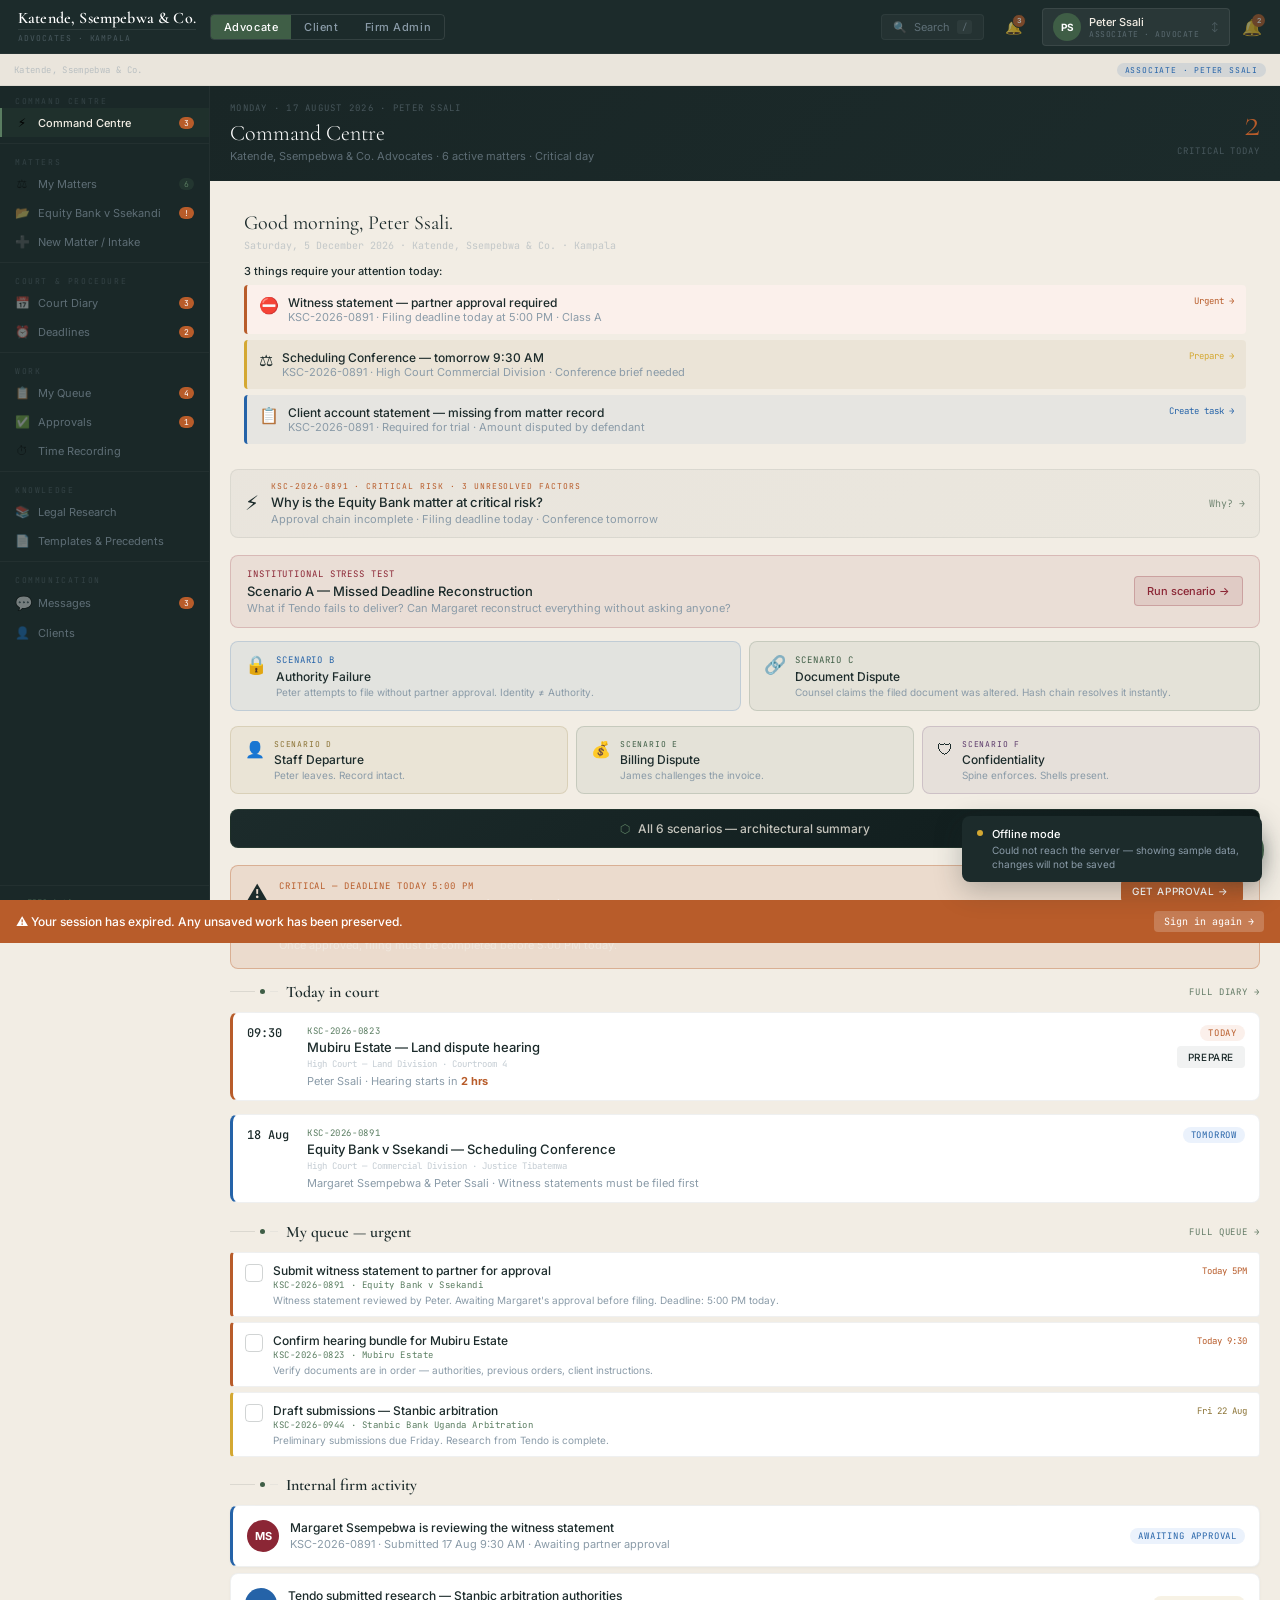
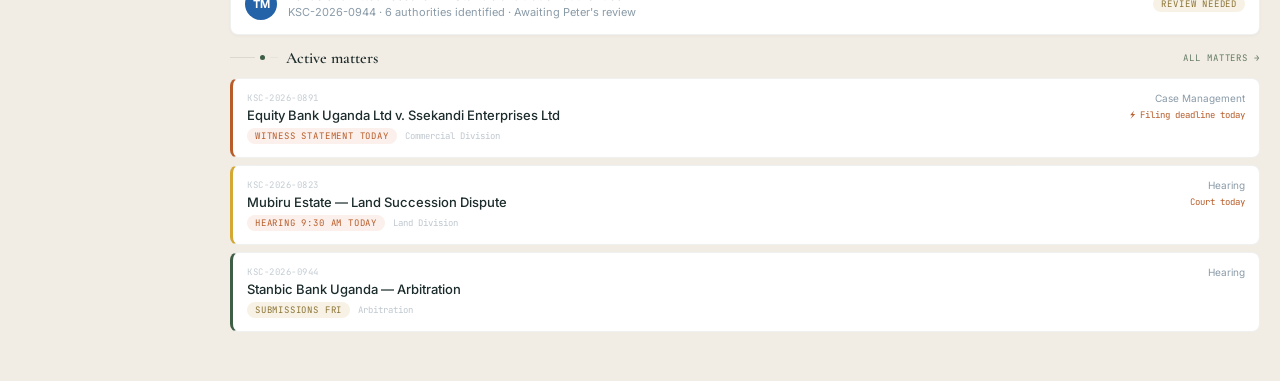
==== commit 352bde6f: "Add Laravel backend for the VLF prototype page Tasks, time entries, messages, comments, invoice edit" ====
--- a/public/vlf-fixed.html
+++ b/public/vlf-fixed.html
@@ -1427,6 +1427,11 @@
   </div>
 </div>
 
+<!-- MODAL: WORKSPACE (task, time logger, invoice, matter edit, messages — filled by JS) -->
+<div class="m-ov" id="m-ob-workspace">
+  <div class="why-modal-wrap" id="ob-workspace-wrap"></div>
+</div>
+
 <!-- APP -->
 <div class="app" id="app">
 
@@ -2520,7 +2525,7 @@
             <span style="flex:1;"></span>
             <span class="comm-compose-meta-label" id="comm-compose-context">Matter · Internal · Firm only</span>
           </div>
-          <textarea class="comm-textarea" id="comm-textarea" placeholder="Write a message… @mention to notify someone" onkeydown="if(event.key='Enter'&&!event.shiftKey){event.preventDefault();postCommMessage();}"></textarea>
+          <textarea class="comm-textarea" id="comm-textarea" placeholder="Write a message… @mention to notify someone" onkeydown="if(event.key==='Enter'&&!event.shiftKey){event.preventDefault();postCommMessage();}"></textarea>
           <div class="comm-footer">
             <button class="comm-footer-btn" onclick="t('File attached','Document linked to this message','g')">📎 Attach</button>
             <button class="comm-footer-btn" onclick="insertMention()">@ Mention</button>
@@ -7984,5 +7989,6 @@
   <button class="fab-main" id="fab-main-btn" onclick="toggleFab()" title="Create something new">+</button>
 </div>
 
+<script src="js/vlf-api.js"></script>
 </body>
 </html>
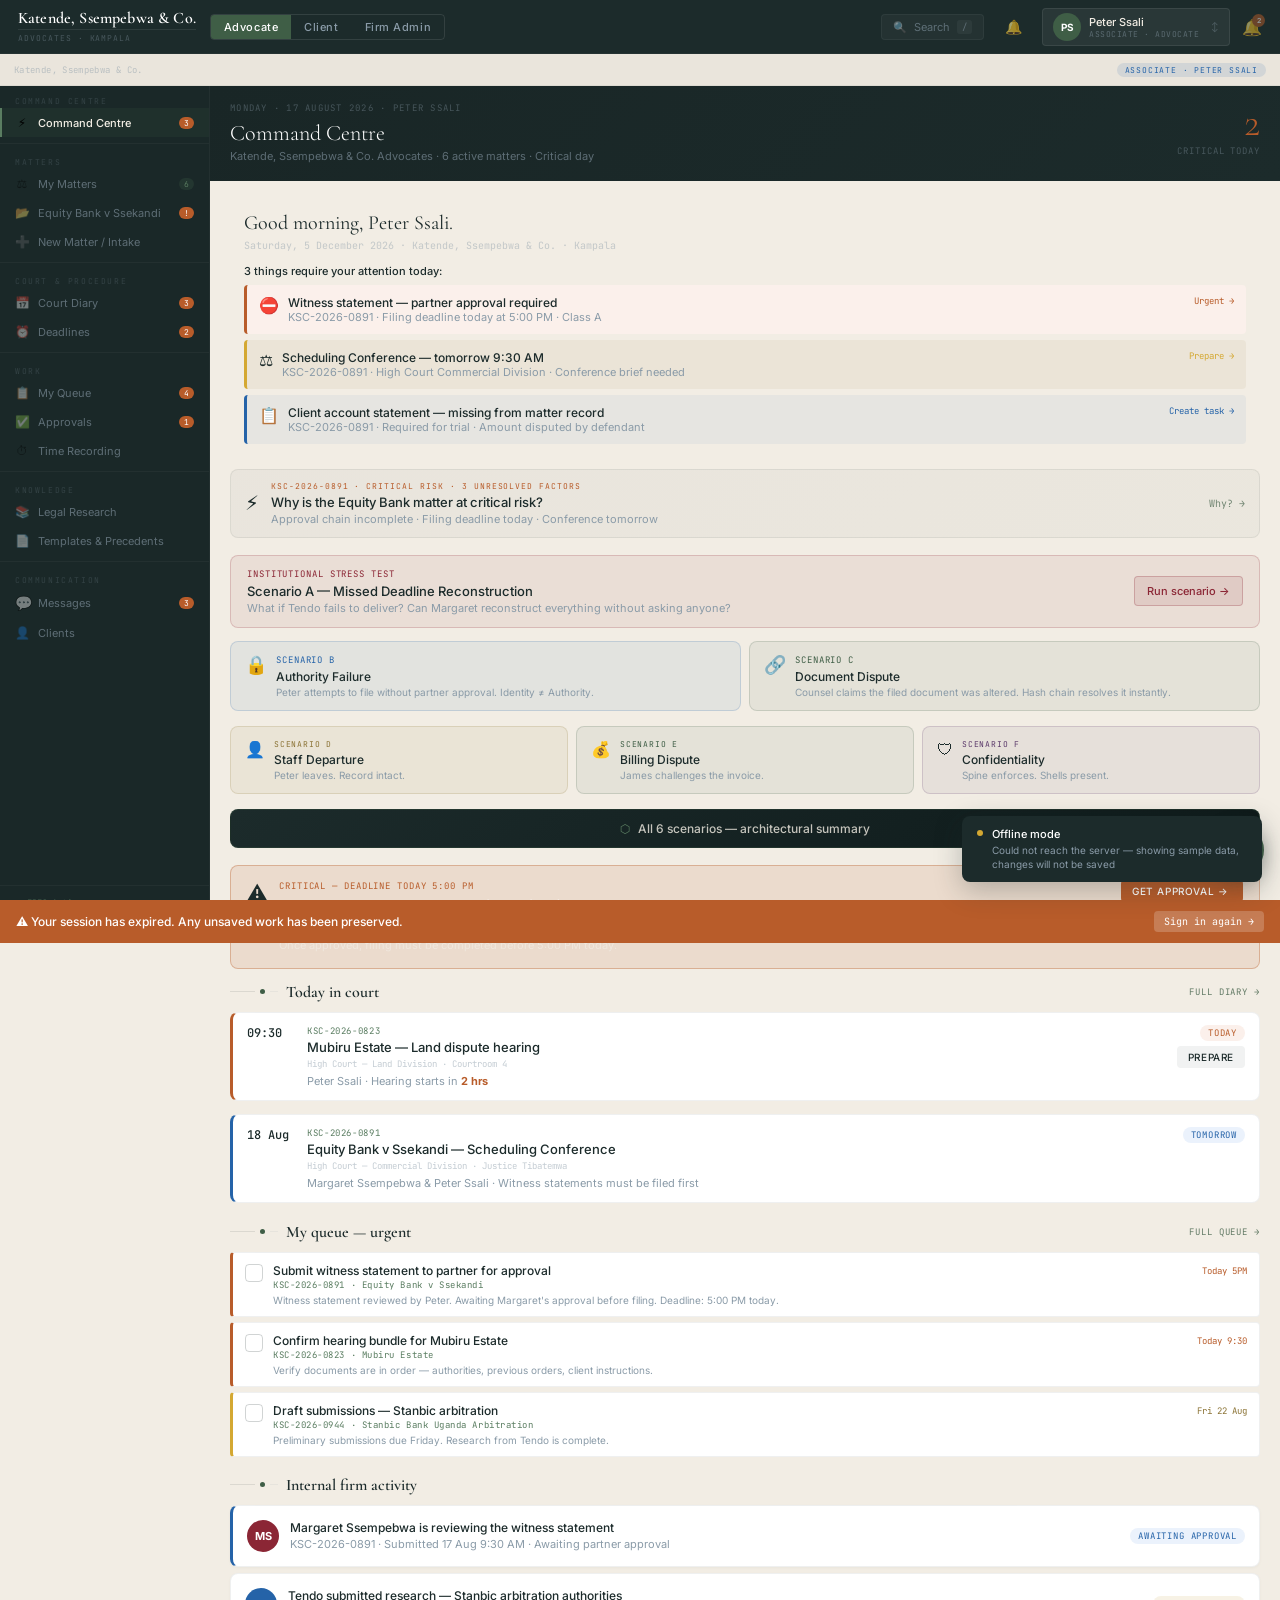
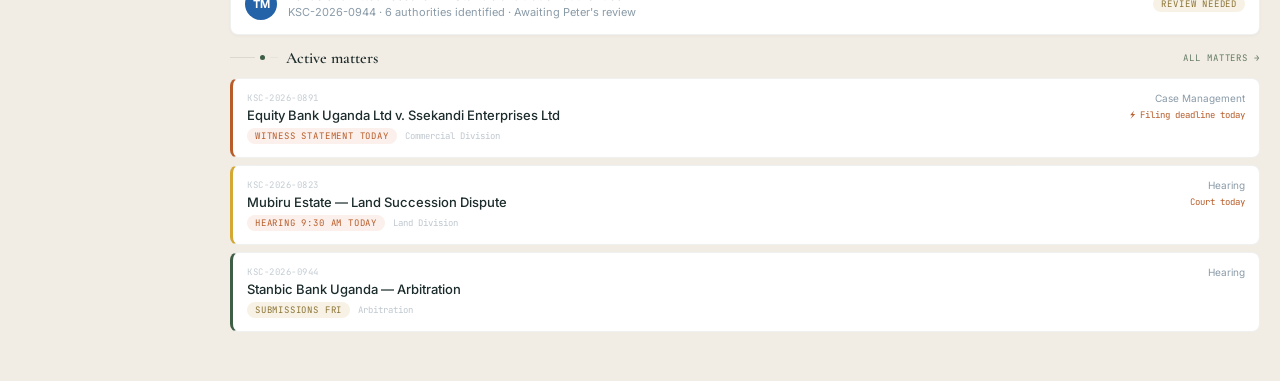
==== commit dfb75086: "VLF: persist intake, clients, diary, deadlines, invoicing, reviews, uploads, staff and notifications" ====
--- a/public/vlf-fixed.html
+++ b/public/vlf-fixed.html
@@ -7990,5 +7990,6 @@
 </div>
 
 <script src="js/vlf-api.js"></script>
+<script src="js/vlf-ops.js"></script>
 </body>
 </html>
